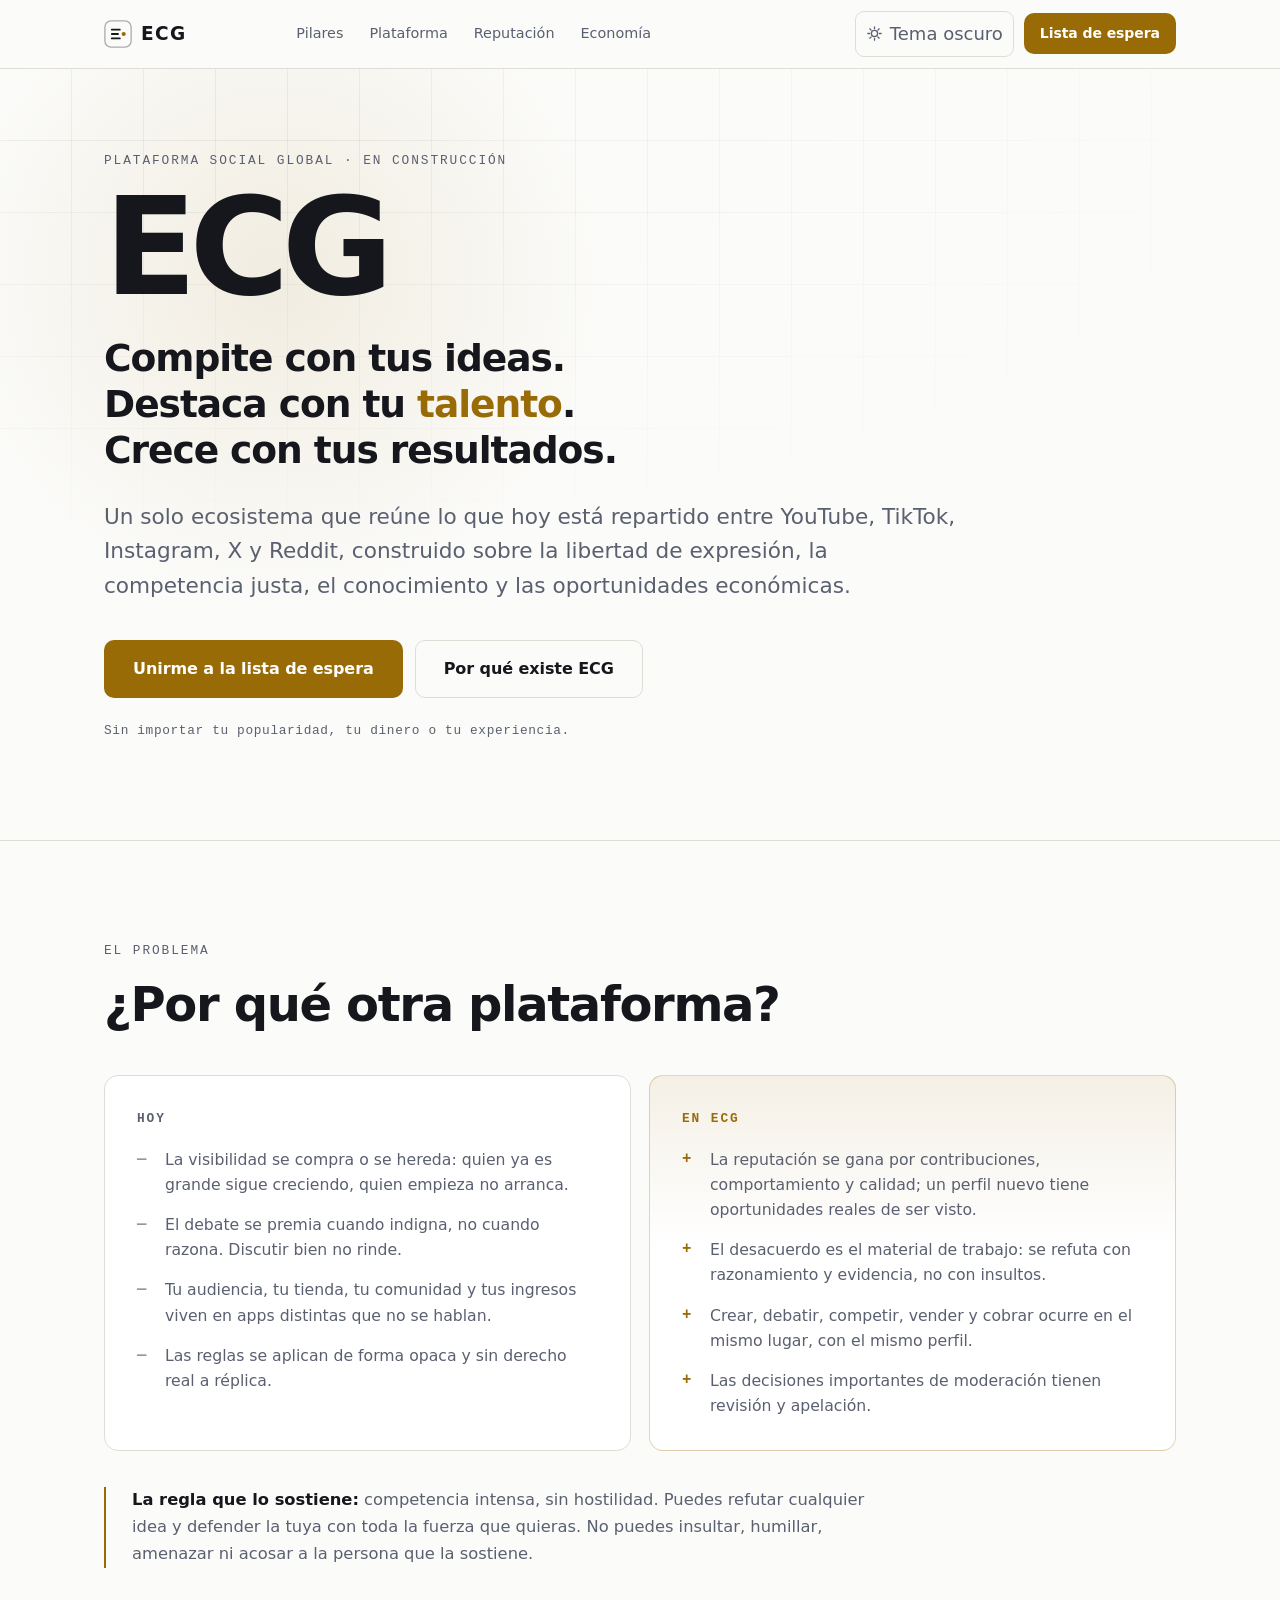
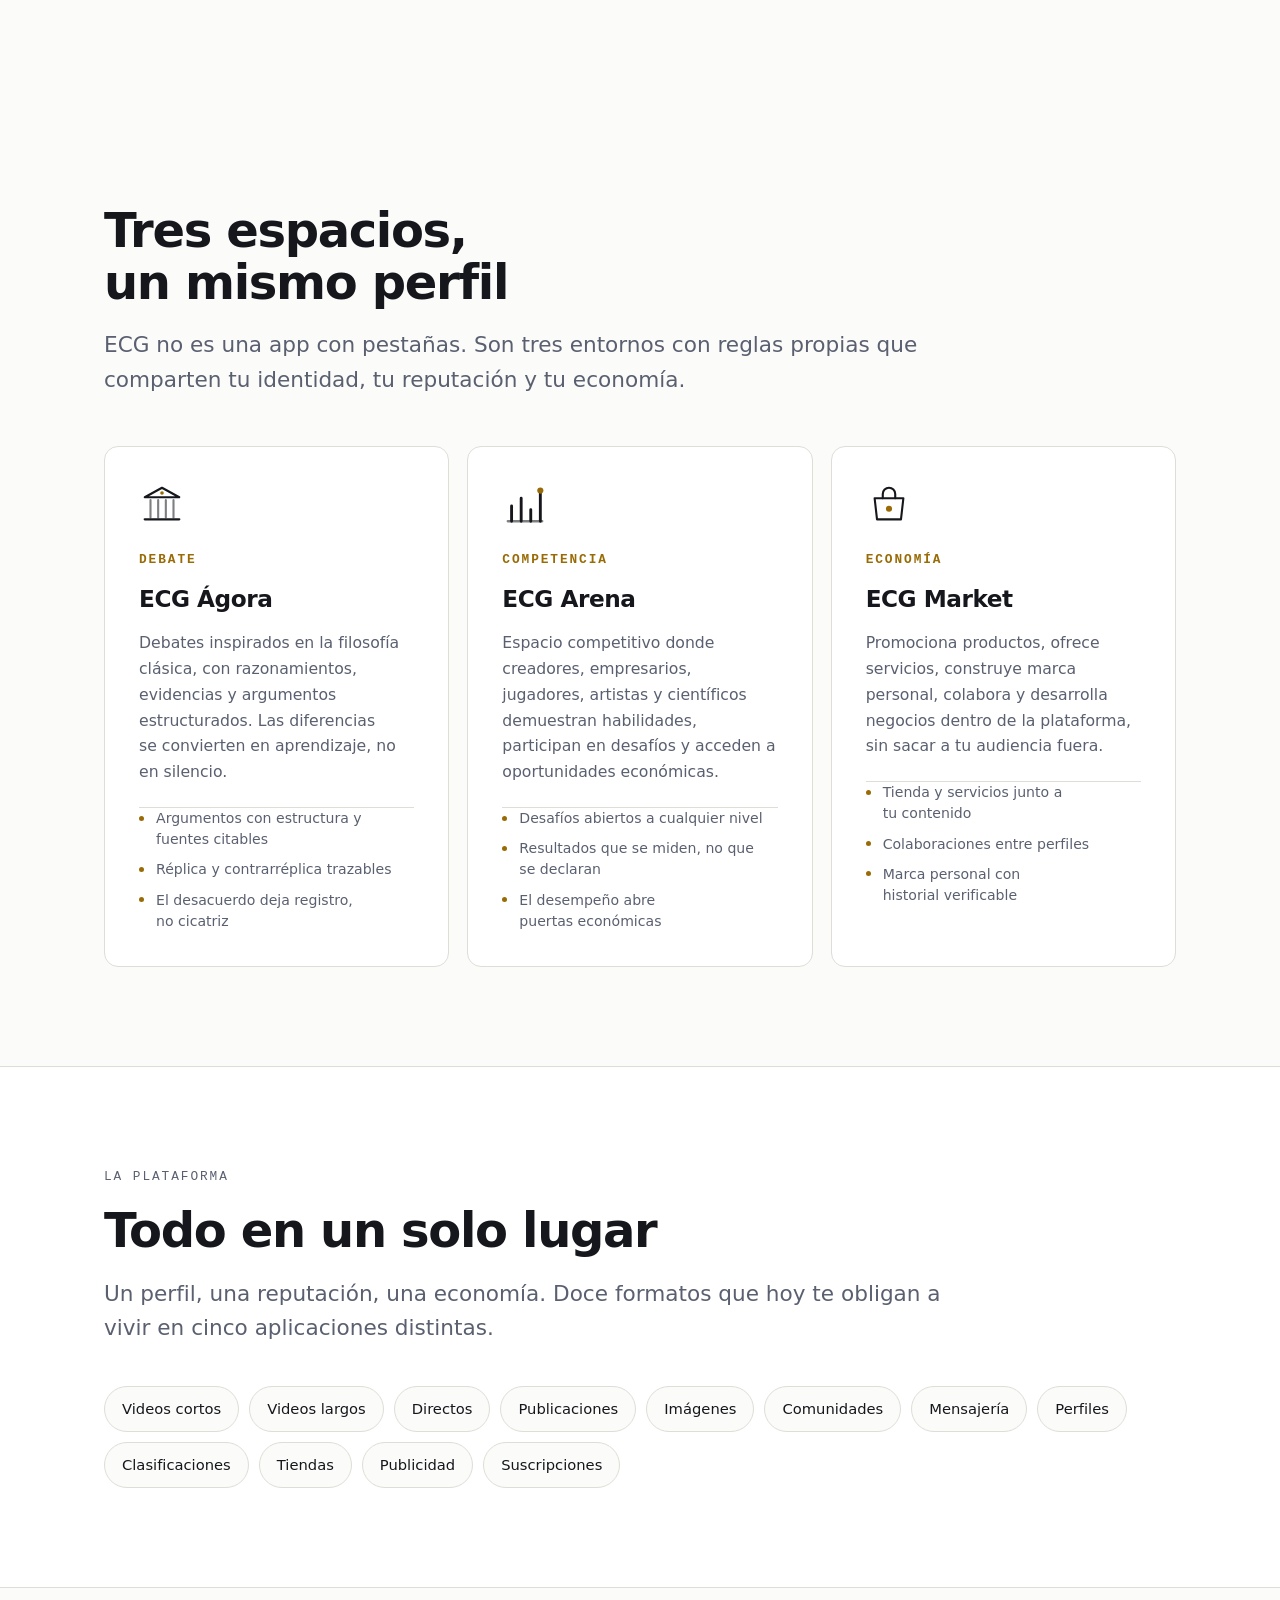
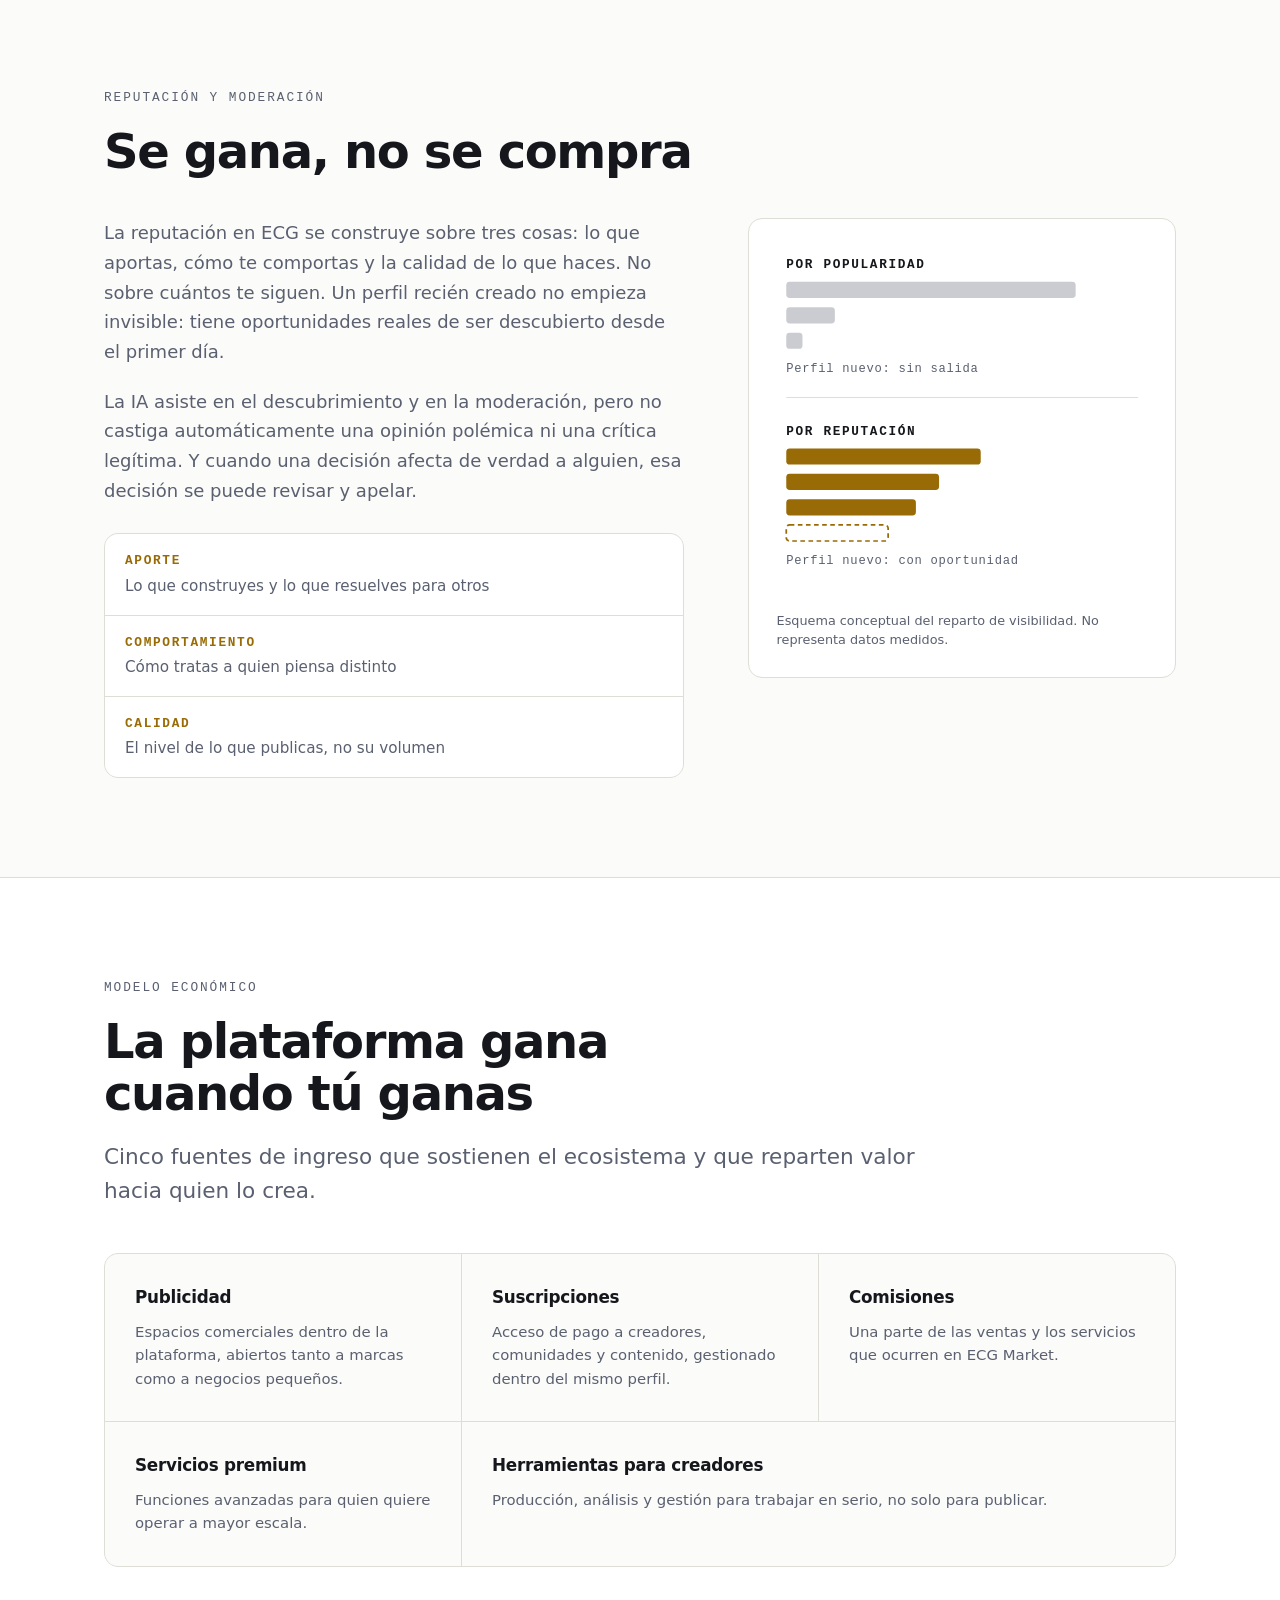
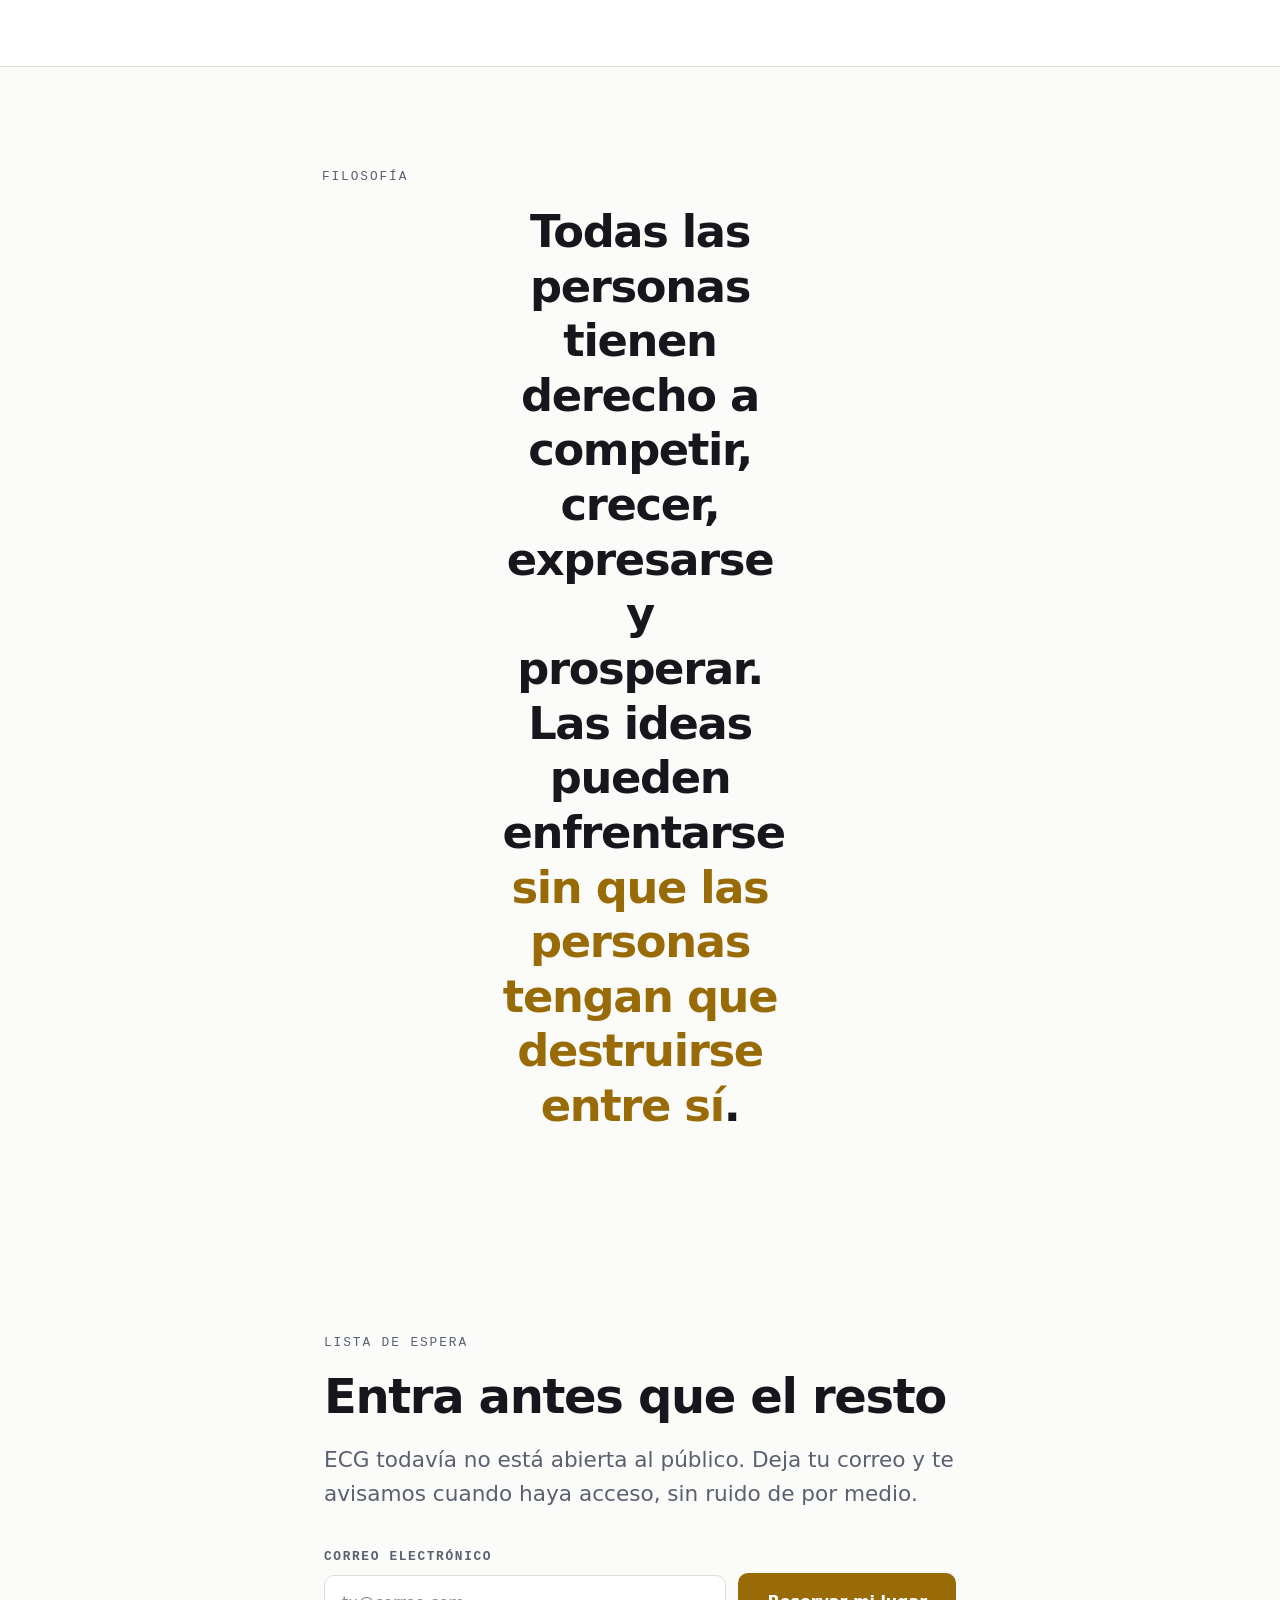
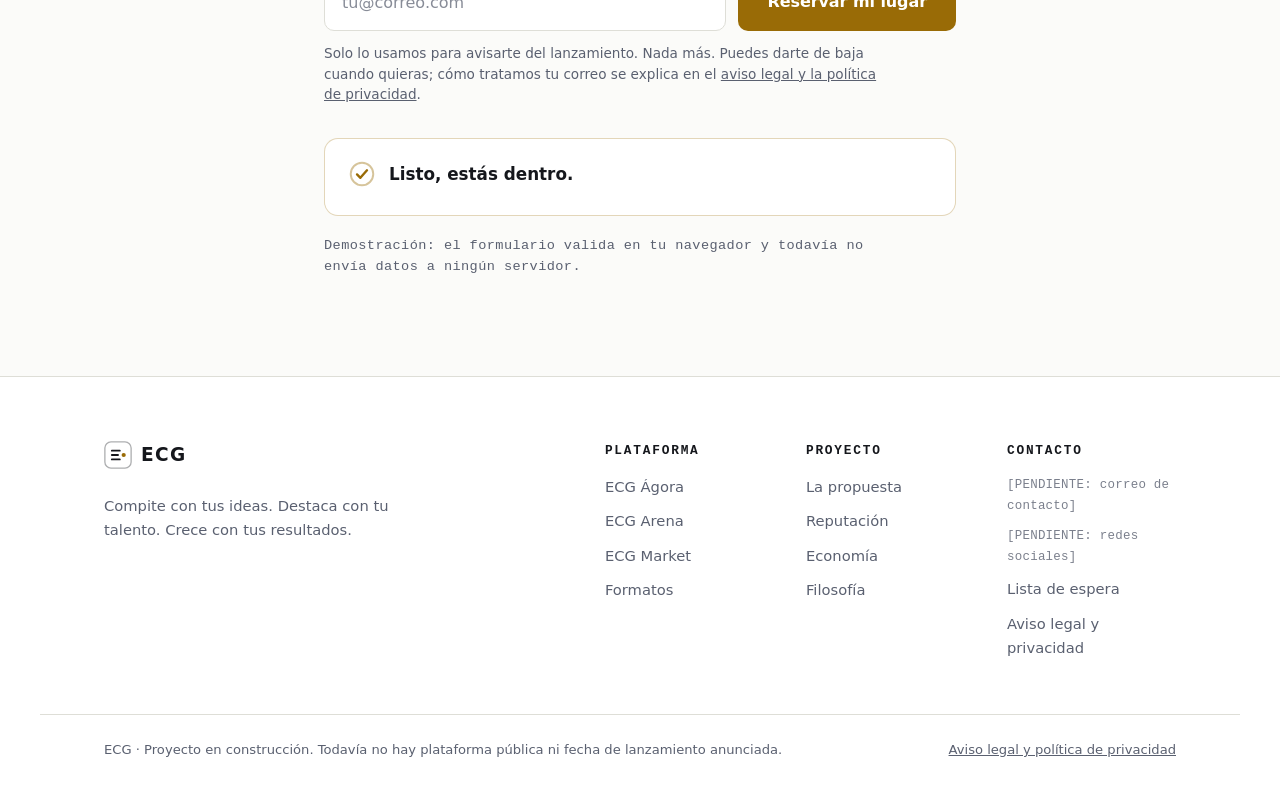
==== index.html @ 56508d5d "Anadir aviso legal y politica de privacidad Pagina legal.html con el titular, el objeto del sitio, q" ====
<!doctype html>
<html lang="es">
<head>
<meta charset="utf-8">
<meta name="viewport" content="width=device-width, initial-scale=1, viewport-fit=cover">
<title>ECG</title>
<meta name="description" content="ECG es una plataforma social global donde cualquiera puede expresarse, crear, competir, debatir, emprender y generar ingresos. Debate, competencia y economia en un solo ecosistema.">
<meta name="theme-color" content="#0A0B0D" media="(prefers-color-scheme: dark)">
<meta name="theme-color" content="#FBFBF9" media="(prefers-color-scheme: light)">
<link rel="canonical" href="https://elpicantecl052-pixel.github.io/ECG/">
<link rel="icon" href="assets/favicon.svg" type="image/svg+xml">
<meta property="og:type" content="website">
<meta property="og:site_name" content="ECG">
<meta property="og:locale" content="es_ES">
<meta property="og:url" content="https://elpicantecl052-pixel.github.io/ECG/">
<meta property="og:title" content="ECG — Compite con tus ideas">
<meta property="og:description" content="Una plataforma social global construida sobre la libertad de expresion, la competencia justa, el conocimiento y las oportunidades economicas.">
<meta property="og:image" content="https://elpicantecl052-pixel.github.io/ECG/assets/og-image.png">
<meta property="og:image:type" content="image/png">
<meta property="og:image:width" content="1200">
<meta property="og:image:height" content="630">
<meta property="og:image:alt" content="ECG — Compite con tus ideas. Destaca con tu talento. Crece con tus resultados.">
<meta name="twitter:card" content="summary_large_image">
<meta name="twitter:title" content="ECG — Compite con tus ideas">
<meta name="twitter:description" content="Debate, competencia y economia en un solo ecosistema. Lista de espera abierta.">
<meta name="twitter:image" content="https://elpicantecl052-pixel.github.io/ECG/assets/og-image.png">
<meta name="twitter:image:alt" content="ECG — Compite con tus ideas. Destaca con tu talento. Crece con tus resultados.">
<link rel="stylesheet" href="css/reset.css?v=4">
<link rel="stylesheet" href="css/styles.css?v=4">
</head>
<body>
<a class="skip" href="#main">Saltar al contenido</a>

<header class="nav" role="banner">
  <div class="nav__in">
    <a class="brand" href="#top" aria-label="ECG, inicio">
      <svg class="brand__mark" viewBox="0 0 32 32" aria-hidden="true" focusable="false">
        <rect x="1" y="1" width="30" height="30" rx="7" fill="none" stroke="currentColor" stroke-width="1.5" opacity=".35"/>
        <path d="M9 11h9M9 16h7M9 21h9" stroke="currentColor" stroke-width="2.2" stroke-linecap="round"/>
        <circle cx="22.5" cy="16" r="2.4" fill="var(--accent)"/>
      </svg>
      <span class="brand__word">ECG</span>
    </a>

    <nav class="nav__links" aria-label="Secciones">
      <a href="#pilares">Pilares</a>
      <a href="#formatos">Plataforma</a>
      <a href="#reputacion">Reputación</a>
      <a href="#economia">Economía</a>
    </nav>

    <div class="nav__act">
      <button class="themebtn" type="button" id="theme-toggle" aria-pressed="false">
        <svg class="themebtn__i themebtn__i--sun" viewBox="0 0 24 24" aria-hidden="true" focusable="false">
          <circle cx="12" cy="12" r="4.4" fill="none" stroke="currentColor" stroke-width="1.8"/>
          <path d="M12 2.6v2.6M12 18.8v2.6M2.6 12h2.6M18.8 12h2.6M5.4 5.4l1.8 1.8M16.8 16.8l1.8 1.8M18.6 5.4l-1.8 1.8M7.2 16.8l-1.8 1.8" stroke="currentColor" stroke-width="1.8" stroke-linecap="round"/>
        </svg>
        <svg class="themebtn__i themebtn__i--moon" viewBox="0 0 24 24" aria-hidden="true" focusable="false">
          <path d="M20 14.4A8.4 8.4 0 0 1 9.6 4a8.6 8.6 0 1 0 10.4 10.4Z" fill="none" stroke="currentColor" stroke-width="1.8" stroke-linejoin="round"/>
        </svg>
        <span class="themebtn__label" id="theme-label">Tema oscuro</span>
      </button>
      <a class="btn btn--sm" href="#lista">Lista de espera</a>
    </div>
  </div>
</header>

<main id="main">

  <!-- ===== 1. HERO ===== -->
  <section class="hero" id="top">
    <div class="hero__field" aria-hidden="true">
      <div class="hero__grid"></div>
      <div class="hero__glow"></div>
    </div>

    <div class="wrap hero__in">
      <p class="eyebrow reveal">Plataforma social global · En construcción</p>

      <h1 class="hero__h1 reveal">ECG</h1>

      <p class="hero__motto reveal">
        Compite con tus ideas.<br>
        Destaca con tu <em>talento</em>.<br>
        Crece con tus resultados.
      </p>

      <p class="lead hero__lead reveal">
        Un solo ecosistema que reúne lo que hoy está repartido entre YouTube, TikTok,
        Instagram, X y Reddit, construido sobre la libertad de expresión, la competencia
        justa, el conocimiento y las oportunidades económicas.
      </p>

      <div class="hero__cta reveal">
        <a class="btn btn--lg" href="#lista">Unirme a la lista de espera</a>
        <a class="btn btn--ghost btn--lg" href="#propuesta">Por qué existe ECG</a>
      </div>

      <p class="hero__note reveal">
        Sin importar tu popularidad, tu dinero o tu experiencia.
      </p>
    </div>
  </section>

  <!-- ===== 2. PROBLEMA / PROPUESTA ===== -->
  <section class="sec" id="propuesta" aria-labelledby="propuesta-h">
    <div class="wrap">
      <p class="eyebrow reveal">El problema</p>
      <h2 class="sec__h2 reveal" id="propuesta-h">¿Por qué otra plataforma?</h2>

      <div class="split">
        <div class="split__col reveal">
          <p class="split__kicker">Hoy</p>
          <ul class="list list--minus">
            <li>La visibilidad se compra o se hereda: quien ya es grande sigue creciendo, quien empieza no arranca.</li>
            <li>El debate se premia cuando indigna, no cuando razona. Discutir bien no rinde.</li>
            <li>Tu audiencia, tu tienda, tu comunidad y tus ingresos viven en apps distintas que no se hablan.</li>
            <li>Las reglas se aplican de forma opaca y sin derecho real a réplica.</li>
          </ul>
        </div>

        <div class="split__col split__col--accent reveal">
          <p class="split__kicker">En ECG</p>
          <ul class="list list--plus">
            <li>La reputación se gana por contribuciones, comportamiento y calidad; un perfil nuevo tiene oportunidades reales de ser visto.</li>
            <li>El desacuerdo es el material de trabajo: se refuta con razonamiento y evidencia, no con insultos.</li>
            <li>Crear, debatir, competir, vender y cobrar ocurre en el mismo lugar, con el mismo perfil.</li>
            <li>Las decisiones importantes de moderación tienen revisión y apelación.</li>
          </ul>
        </div>
      </div>

      <p class="rule-note reveal">
        <strong>La regla que lo sostiene:</strong> competencia intensa, sin hostilidad.
        Puedes refutar cualquier idea y defender la tuya con toda la fuerza que quieras.
        No puedes insultar, humillar, amenazar ni acosar a la persona que la sostiene.
      </p>
    </div>
  </section>

  <!-- ===== 3. LOS TRES PILARES ===== -->
  <section class="sec" id="pilares" aria-labelledby="pilares-h">
    <div class="wrap">
      <p class="eyebrow reveal">Los tres pilares</p>
      <h2 class="sec__h2 reveal" id="pilares-h">Tres espacios, un mismo perfil</h2>
      <p class="lead sec__lead reveal">
        ECG no es una app con pestañas. Son tres entornos con reglas propias que comparten
        tu identidad, tu reputación y tu economía.
      </p>

      <div class="pillars">
        <article class="pil reveal">
          <div class="pil__ico" aria-hidden="true">
            <svg viewBox="0 0 48 48" focusable="false">
              <path d="M6 40h36" stroke="currentColor" stroke-width="2.4" stroke-linecap="round"/>
              <path d="M24 7 42 17H6L24 7Z" fill="none" stroke="currentColor" stroke-width="2.2" stroke-linejoin="round"/>
              <path d="M12 20v18M20 20v18M28 20v18M36 20v18" stroke="currentColor" stroke-width="2.2" stroke-linecap="round" opacity=".55"/>
              <circle cx="24" cy="12.5" r="1.9" fill="var(--accent)"/>
            </svg>
          </div>
          <p class="pil__tag">Debate</p>
          <h3 class="pil__h3">ECG Ágora</h3>
          <p class="pil__body">
            Debates inspirados en la filosofía clásica, con razonamientos, evidencias y
            argumentos estructurados. Las diferencias se convierten en aprendizaje, no en
            silencio.
          </p>
          <ul class="pil__pts">
            <li>Argumentos con estructura y fuentes citables</li>
            <li>Réplica y contrarréplica trazables</li>
            <li>El desacuerdo deja registro, no cicatriz</li>
          </ul>
        </article>

        <article class="pil reveal">
          <div class="pil__ico" aria-hidden="true">
            <svg viewBox="0 0 48 48" focusable="false">
              <path d="M10 42V26M20 42V18M30 42V30M40 42V10" stroke="currentColor" stroke-width="3" stroke-linecap="round"/>
              <path d="M6 42h36" stroke="currentColor" stroke-width="2.4" stroke-linecap="round" opacity=".55"/>
              <circle cx="40" cy="10" r="3.2" fill="var(--accent)"/>
            </svg>
          </div>
          <p class="pil__tag">Competencia</p>
          <h3 class="pil__h3">ECG Arena</h3>
          <p class="pil__body">
            Espacio competitivo donde creadores, empresarios, jugadores, artistas y
            científicos demuestran habilidades, participan en desafíos y acceden a
            oportunidades económicas.
          </p>
          <ul class="pil__pts">
            <li>Desafíos abiertos a cualquier nivel</li>
            <li>Resultados que se miden, no que se declaran</li>
            <li>El desempeño abre puertas económicas</li>
          </ul>
        </article>

        <article class="pil reveal">
          <div class="pil__ico" aria-hidden="true">
            <svg viewBox="0 0 48 48" focusable="false">
              <path d="M9 18h30l-2.5 22H11.5L9 18Z" fill="none" stroke="currentColor" stroke-width="2.2" stroke-linejoin="round"/>
              <path d="M17.5 18v-4.5a6.5 6.5 0 0 1 13 0V18" fill="none" stroke="currentColor" stroke-width="2.2" stroke-linecap="round"/>
              <circle cx="24" cy="29" r="3.2" fill="var(--accent)"/>
            </svg>
          </div>
          <p class="pil__tag">Economía</p>
          <h3 class="pil__h3">ECG Market</h3>
          <p class="pil__body">
            Promociona productos, ofrece servicios, construye marca personal, colabora y
            desarrolla negocios dentro de la plataforma, sin sacar a tu audiencia fuera.
          </p>
          <ul class="pil__pts">
            <li>Tienda y servicios junto a tu contenido</li>
            <li>Colaboraciones entre perfiles</li>
            <li>Marca personal con historial verificable</li>
          </ul>
        </article>
      </div>
    </div>
  </section>

  <!-- ===== 4. TODO EN UN SOLO LUGAR ===== -->
  <section class="sec sec--alt" id="formatos" aria-labelledby="formatos-h">
    <div class="wrap">
      <p class="eyebrow reveal">La plataforma</p>
      <h2 class="sec__h2 reveal" id="formatos-h">Todo en un solo lugar</h2>
      <p class="lead sec__lead reveal">
        Un perfil, una reputación, una economía. Doce formatos que hoy te obligan a vivir
        en cinco aplicaciones distintas.
      </p>

      <ul class="chips reveal">
        <li class="chip">Videos cortos</li>
        <li class="chip">Videos largos</li>
        <li class="chip">Directos</li>
        <li class="chip">Publicaciones</li>
        <li class="chip">Imágenes</li>
        <li class="chip">Comunidades</li>
        <li class="chip">Mensajería</li>
        <li class="chip">Perfiles</li>
        <li class="chip">Clasificaciones</li>
        <li class="chip">Tiendas</li>
        <li class="chip">Publicidad</li>
        <li class="chip">Suscripciones</li>
      </ul>
    </div>
  </section>

  <!-- ===== 5. REPUTACIÓN Y MODERACIÓN ===== -->
  <section class="sec" id="reputacion" aria-labelledby="reputacion-h">
    <div class="wrap">
      <p class="eyebrow reveal">Reputación y moderación</p>
      <h2 class="sec__h2 reveal" id="reputacion-h">Se gana, no se compra</h2>

      <div class="two">
        <div class="two__text">
          <p class="reveal">
            La reputación en ECG se construye sobre tres cosas: lo que aportas, cómo te
            comportas y la calidad de lo que haces. No sobre cuántos te siguen. Un perfil
            recién creado no empieza invisible: tiene oportunidades reales de ser
            descubierto desde el primer día.
          </p>
          <p class="reveal">
            La IA asiste en el descubrimiento y en la moderación, pero no castiga
            automáticamente una opinión polémica ni una crítica legítima. Y cuando una
            decisión afecta de verdad a alguien, esa decisión se puede revisar y apelar.
          </p>

          <ul class="facts reveal">
            <li><strong>Aporte</strong><span>Lo que construyes y lo que resuelves para otros</span></li>
            <li><strong>Comportamiento</strong><span>Cómo tratas a quien piensa distinto</span></li>
            <li><strong>Calidad</strong><span>El nivel de lo que publicas, no su volumen</span></li>
          </ul>
        </div>

        <figure class="two__fig reveal">
          <svg viewBox="0 0 320 300" class="diag" role="img" aria-labelledby="diag-t diag-d">
            <title id="diag-t">Comparación de visibilidad: por popularidad frente a por reputación</title>
            <desc id="diag-d">Dos modelos comparados. En un modelo por popularidad, la visibilidad se concentra casi por completo en los perfiles que ya son grandes y los perfiles nuevos no tienen salida. En el modelo de reputación de ECG, la visibilidad se reparte de forma más pareja entre perfiles grandes, medianos y nuevos según su aporte, comportamiento y calidad.</desc>

            <text x="8" y="18" class="diag__lbl">Por popularidad</text>
            <rect x="8" y="30" width="250" height="14" rx="3" class="diag__bar diag__bar--mute"/>
            <rect x="8" y="52" width="42" height="14" rx="3" class="diag__bar diag__bar--mute"/>
            <rect x="8" y="74" width="14" height="14" rx="3" class="diag__bar diag__bar--mute"/>
            <text x="8" y="108" class="diag__cap">Perfil nuevo: sin salida</text>

            <line x1="8" y1="130" x2="312" y2="130" class="diag__rule"/>

            <text x="8" y="162" class="diag__lbl">Por reputación</text>
            <rect x="8" y="174" width="168" height="14" rx="3" class="diag__bar"/>
            <rect x="8" y="196" width="132" height="14" rx="3" class="diag__bar"/>
            <rect x="8" y="218" width="112" height="14" rx="3" class="diag__bar"/>
            <rect x="8" y="240" width="88" height="14" rx="3" class="diag__bar diag__bar--new"/>
            <text x="8" y="274" class="diag__cap">Perfil nuevo: con oportunidad</text>
          </svg>
          <figcaption>Esquema conceptual del reparto de visibilidad. No representa datos medidos.</figcaption>
        </figure>
      </div>
    </div>
  </section>

  <!-- ===== 6. MODELO ECONÓMICO ===== -->
  <section class="sec sec--alt" id="economia" aria-labelledby="economia-h">
    <div class="wrap">
      <p class="eyebrow reveal">Modelo económico</p>
      <h2 class="sec__h2 reveal" id="economia-h">La plataforma gana cuando tú ganas</h2>
      <p class="lead sec__lead reveal">
        Cinco fuentes de ingreso que sostienen el ecosistema y que reparten valor hacia
        quien lo crea.
      </p>

      <div class="econ">
        <article class="econ__it reveal">
          <h3>Publicidad</h3>
          <p>Espacios comerciales dentro de la plataforma, abiertos tanto a marcas como a negocios pequeños.</p>
        </article>
        <article class="econ__it reveal">
          <h3>Suscripciones</h3>
          <p>Acceso de pago a creadores, comunidades y contenido, gestionado dentro del mismo perfil.</p>
        </article>
        <article class="econ__it reveal">
          <h3>Comisiones</h3>
          <p>Una parte de las ventas y los servicios que ocurren en ECG Market.</p>
        </article>
        <article class="econ__it reveal">
          <h3>Servicios premium</h3>
          <p>Funciones avanzadas para quien quiere operar a mayor escala.</p>
        </article>
        <article class="econ__it reveal">
          <h3>Herramientas para creadores</h3>
          <p>Producción, análisis y gestión para trabajar en serio, no solo para publicar.</p>
        </article>
      </div>
    </div>
  </section>

  <!-- ===== 7. FILOSOFÍA ===== -->
  <section class="sec quote-sec" id="filosofia" aria-labelledby="filosofia-h">
    <div class="wrap">
      <p class="eyebrow reveal">Filosofía</p>
      <h2 class="vh" id="filosofia-h">Filosofía de ECG</h2>
      <blockquote class="quote reveal">
        <p>
          Todas las personas tienen derecho a competir, crecer, expresarse y prosperar.
          Las ideas pueden enfrentarse <em>sin que las personas tengan que destruirse entre sí</em>.
        </p>
      </blockquote>
    </div>
  </section>

  <!-- ===== 8. LISTA DE ESPERA ===== -->
  <section class="sec cta-sec" id="lista" aria-labelledby="lista-h">
    <div class="wrap wrap--narrow">
      <p class="eyebrow reveal">Lista de espera</p>
      <h2 class="sec__h2 reveal" id="lista-h">Entra antes que el resto</h2>
      <p class="lead reveal">
        ECG todavía no está abierta al público. Deja tu correo y te avisamos cuando haya
        acceso, sin ruido de por medio.
      </p>

      <form class="wait" id="waitlist" novalidate>
        <div class="wait__row">
          <div class="wait__field">
            <label class="wait__label" for="email">Correo electrónico</label>
            <input class="wait__in" type="email" id="email" name="email" placeholder="tu@correo.com" autocomplete="email" required aria-describedby="email-help email-err">
          </div>
          <button class="btn btn--lg" type="submit" id="wait-submit">Reservar mi lugar</button>
        </div>

        <!-- Trampa para bots: invisible y vacía para una persona real. -->
        <div class="wait__trap" aria-hidden="true">
          <label for="empresa">No rellenes este campo</label>
          <input type="text" id="empresa" name="botcheck" tabindex="-1" autocomplete="off">
        </div>

        <p class="wait__help" id="email-help">
          Solo lo usamos para avisarte del lanzamiento. Nada más. Puedes darte de
          baja cuando quieras; cómo tratamos tu correo se explica en el
          <a href="legal.html">aviso legal y la política de privacidad</a>.
        </p>
        <p class="wait__err" id="email-err" hidden></p>
      </form>

      <div class="wait__ok" id="wait-ok" hidden role="status">
        <svg viewBox="0 0 24 24" aria-hidden="true" focusable="false">
          <circle cx="12" cy="12" r="10.4" fill="none" stroke="currentColor" stroke-width="1.8" opacity=".4"/>
          <path d="m7.4 12.4 3.1 3.1 6.1-6.9" fill="none" stroke="currentColor" stroke-width="2.2" stroke-linecap="round" stroke-linejoin="round"/>
        </svg>
        <div>
          <p class="wait__ok-h">Listo, estás dentro.</p>
          <p class="wait__ok-b" id="wait-ok-body"></p>
        </div>
      </div>

      <p class="wait__demo reveal">
        Demostración: el formulario valida en tu navegador y todavía no envía datos a
        ningún servidor.
      </p>
    </div>
  </section>

</main>

<footer class="foot" role="contentinfo">
  <div class="wrap foot__in">
    <div class="foot__brand">
      <a class="brand" href="#top" aria-label="ECG, volver arriba">
        <svg class="brand__mark" viewBox="0 0 32 32" aria-hidden="true" focusable="false">
          <rect x="1" y="1" width="30" height="30" rx="7" fill="none" stroke="currentColor" stroke-width="1.5" opacity=".35"/>
          <path d="M9 11h9M9 16h7M9 21h9" stroke="currentColor" stroke-width="2.2" stroke-linecap="round"/>
          <circle cx="22.5" cy="16" r="2.4" fill="var(--accent)"/>
        </svg>
        <span class="brand__word">ECG</span>
      </a>
      <p class="foot__tag">Compite con tus ideas. Destaca con tu talento. Crece con tus resultados.</p>
    </div>

    <nav class="foot__nav" aria-label="Pie de página">
      <div class="foot__grp">
        <h2 class="foot__h">Plataforma</h2>
        <a href="#pilares">ECG Ágora</a>
        <a href="#pilares">ECG Arena</a>
        <a href="#pilares">ECG Market</a>
        <a href="#formatos">Formatos</a>
      </div>
      <div class="foot__grp">
        <h2 class="foot__h">Proyecto</h2>
        <a href="#propuesta">La propuesta</a>
        <a href="#reputacion">Reputación</a>
        <a href="#economia">Economía</a>
        <a href="#filosofia">Filosofía</a>
      </div>
      <div class="foot__grp">
        <h2 class="foot__h">Contacto</h2>
        <span class="foot__ph">[PENDIENTE: correo de contacto]</span>
        <span class="foot__ph">[PENDIENTE: redes sociales]</span>
        <a href="#lista">Lista de espera</a>
        <a href="legal.html">Aviso legal y privacidad</a>
      </div>
    </nav>
  </div>

  <div class="wrap foot__base">
    <p>ECG · Proyecto en construcción. Todavía no hay plataforma pública ni fecha de lanzamiento anunciada.</p>
    <p><a href="legal.html">Aviso legal y política de privacidad</a></p>
  </div>
</footer>

<script src="js/main.js?v=4"></script>
</body>
</html>
---- css/styles.css ----
/* ============================================================
   ECG — hoja de estilos principal
   Layout: una columna central de 1200px con medianiles fluidos;
   etiquetas en monoespaciada a modo de rótulos técnicos; el acento
   ámbar aparece solo en trazos, bordes y un botón por pantalla.
   Oscuro por defecto; el claro redefine únicamente tokens.
   ============================================================ */

:root {
  /* — Color (oscuro, base) — */
  --bg:          #0A0B0D;
  --surface:     #13151A;
  --surface-2:   #1B1E25;
  --border:      #262A33;
  --text:        #F2F3F5;
  --text-muted:  #A1A7B3;
  --accent:      #E8B13A;
  --accent-ink:  #0A0B0D;
  --accent-soft: rgba(232, 177, 58, .12);
  --accent-line: rgba(232, 177, 58, .3);
  --grid-line:   rgba(242, 243, 245, .055);
  --shadow:      0 1px 2px rgba(0, 0, 0, .5), 0 18px 48px -24px rgba(0, 0, 0, .8);

  /* — Tipografía — */
  --font-sans: ui-sans-serif, -apple-system, "Segoe UI Variable Display", "Segoe UI", Inter, Roboto, system-ui, sans-serif;
  --font-mono: ui-monospace, "Cascadia Code", "SF Mono", SFMono-Regular, Consolas, "Liberation Mono", monospace;

  --fs-h1:   clamp(3.4rem, 13vw, 8.5rem);
  --fs-h2:   clamp(1.9rem, 4vw, 3rem);
  --fs-h3:   clamp(1.15rem, 1.4vw + .9rem, 1.45rem);
  --fs-body: clamp(1rem, .4vw + .9rem, 1.125rem);
  --fs-lead: clamp(1.08rem, .9vw + .9rem, 1.35rem);
  --fs-mono: clamp(.72rem, .25vw + .66rem, .8rem);

  /* — Ritmo — */
  --gutter:  clamp(20px, 5vw, 64px);
  --sec-y:   clamp(76px, 11vh, 150px);
  --radius:  14px;

  color-scheme: dark;
}

/* — Color (claro) — */
@media (prefers-color-scheme: light) {
  :root:not([data-theme="dark"]) {
    --bg:          #FBFBF9;
    --surface:     #FFFFFF;
    --surface-2:   #F2F2EE;
    --border:      #DEDED7;
    --text:        #15171C;
    --text-muted:  #5A6070;
    --accent:      #996B06;
    --accent-ink:  #FFFFFF;
    --accent-soft: rgba(153, 107, 6, .1);
    --accent-line: rgba(153, 107, 6, .28);
    --grid-line:   rgba(21, 23, 28, .06);
    --shadow:      0 1px 2px rgba(21, 23, 28, .06), 0 18px 44px -26px rgba(21, 23, 28, .22);
    color-scheme: light;
  }
}

:root[data-theme="light"] {
  --bg:          #FBFBF9;
  --surface:     #FFFFFF;
  --surface-2:   #F2F2EE;
  --border:      #DEDED7;
  --text:        #15171C;
  --text-muted:  #5A6070;
  --accent:      #996B06;
  --accent-ink:  #FFFFFF;
  --accent-soft: rgba(153, 107, 6, .1);
  --accent-line: rgba(153, 107, 6, .28);
  --grid-line:   rgba(21, 23, 28, .06);
  --shadow:      0 1px 2px rgba(21, 23, 28, .06), 0 18px 44px -26px rgba(21, 23, 28, .22);
  color-scheme: light;
}

/* ============================================================
   Base
   ============================================================ */

html { scroll-behavior: smooth; }

body {
  background: var(--bg);
  color: var(--text);
  font-family: var(--font-sans);
  font-size: var(--fs-body);
  line-height: 1.65;
  -webkit-font-smoothing: antialiased;
  overflow-x: hidden;
}

:where(p, li) { max-width: 68ch; }

em {
  font-style: normal;
  color: var(--accent);
}

strong { font-weight: 650; }

:target { scroll-margin-top: 92px; }

/* Accesibilidad: foco visible y uniforme */
:focus-visible {
  outline: 2px solid var(--accent);
  outline-offset: 3px;
  border-radius: 4px;
}

.vh {
  position: absolute;
  width: 1px; height: 1px;
  padding: 0; margin: -1px;
  overflow: hidden;
  clip-path: inset(50%);
  white-space: nowrap;
}

.skip {
  position: absolute;
  top: 8px; left: 8px;
  z-index: 100;
  transform: translateY(-200%);
  padding: 10px 16px;
  background: var(--accent);
  color: var(--accent-ink);
  font-weight: 650;
  text-decoration: none;
  border-radius: 8px;
}

.skip:focus-visible { transform: none; }

/* ============================================================
   Contenedores y rótulos
   ============================================================ */

.wrap {
  width: 100%;
  max-width: 1200px;
  margin-inline: auto;
  padding-inline: var(--gutter);
}

.wrap--narrow { max-width: 760px; }

.sec { padding-block: var(--sec-y); }

.sec--alt {
  background: var(--surface);
  border-block: 1px solid var(--border);
}

.eyebrow {
  margin-bottom: 18px;
  font-family: var(--font-mono);
  font-size: var(--fs-mono);
  font-weight: 500;
  letter-spacing: .15em;
  text-transform: uppercase;
  color: var(--text-muted);
}

.sec__h2 {
  font-size: var(--fs-h2);
  font-weight: 680;
  line-height: 1.08;
  letter-spacing: -.028em;
  max-width: 22ch;
}

.lead {
  font-size: var(--fs-lead);
  line-height: 1.6;
  color: var(--text-muted);
  max-width: 62ch;
}

.sec__lead { margin-top: 20px; }

/* ============================================================
   Botones
   ============================================================ */

.btn {
  display: inline-flex;
  align-items: center;
  justify-content: center;
  gap: 8px;
  padding: 11px 20px;
  background: var(--accent);
  color: var(--accent-ink);
  font-size: .95rem;
  font-weight: 650;
  letter-spacing: -.005em;
  text-decoration: none;
  white-space: nowrap;
  border: 1px solid transparent;
  border-radius: 10px;
  transition: transform .18s ease, filter .18s ease, background-color .18s ease;
}

.btn:hover {
  filter: brightness(1.08);
  transform: translateY(-1px);
}

.btn:active { transform: translateY(0); }

.btn--lg {
  padding: 15px 28px;
  font-size: 1rem;
}

.btn--sm {
  padding: 8px 15px;
  font-size: .875rem;
}

.btn--ghost {
  background: transparent;
  color: var(--text);
  border-color: var(--border);
}

.btn--ghost:hover {
  background: var(--surface-2);
  border-color: var(--accent-line);
  filter: none;
}

/* ============================================================
   Cabecera
   ============================================================ */

.nav {
  position: sticky;
  top: env(safe-area-inset-top, 0px);
  z-index: 50;
  background: var(--bg);
  background: color-mix(in srgb, var(--bg) 88%, transparent);
  border-bottom: 1px solid var(--border);
  backdrop-filter: blur(12px);
}

.nav__in {
  display: flex;
  align-items: center;
  gap: 16px;
  width: 100%;
  max-width: 1200px;
  margin-inline: auto;
  padding: 11px var(--gutter);
}

.brand {
  display: inline-flex;
  align-items: center;
  gap: 9px;
  text-decoration: none;
  flex-shrink: 0;
}

.brand__mark {
  width: 28px;
  height: 28px;
  color: var(--text);
}

.brand__word {
  font-size: 1.16rem;
  font-weight: 700;
  letter-spacing: .07em;
}

.nav__links {
  display: none;
  gap: 26px;
  margin-inline: auto;
}

.nav__links a {
  font-size: .9rem;
  color: var(--text-muted);
  text-decoration: none;
  transition: color .18s ease;
}

.nav__links a:hover { color: var(--text); }

.nav__act {
  display: flex;
  align-items: center;
  gap: 10px;
  margin-left: auto;
}

.themebtn {
  display: inline-flex;
  align-items: center;
  gap: 7px;
  padding: 7px 10px;
  background: transparent;
  color: var(--text-muted);
  border: 1px solid var(--border);
  border-radius: 9px;
  transition: color .18s ease, border-color .18s ease;
}

.themebtn:hover {
  color: var(--text);
  border-color: var(--accent-line);
}

.themebtn__i {
  width: 17px;
  height: 17px;
  flex-shrink: 0;
}

.themebtn__label { display: none; }

/* El icono visible depende del tema activo */
.themebtn__i--sun { display: none; }
.themebtn__i--moon { display: block; }

@media (prefers-color-scheme: light) {
  :root:not([data-theme="dark"]) .themebtn__i--sun { display: block; }
  :root:not([data-theme="dark"]) .themebtn__i--moon { display: none; }
}

:root[data-theme="light"] .themebtn__i--sun { display: block; }
:root[data-theme="light"] .themebtn__i--moon { display: none; }

/* ============================================================
   1. Hero
   ============================================================ */

.hero {
  position: relative;
  padding-block: clamp(56px, 9vh, 104px) clamp(72px, 11vh, 132px);
  overflow: hidden;
  border-bottom: 1px solid var(--border);
}

.hero__field {
  position: absolute;
  inset: 0;
  pointer-events: none;
}

.hero__grid {
  position: absolute;
  inset: -1px;
  background-image:
    linear-gradient(to right, var(--grid-line) 1px, transparent 1px),
    linear-gradient(to bottom, var(--grid-line) 1px, transparent 1px);
  background-size: 72px 72px;
  mask-image: radial-gradient(118% 78% at 18% 8%, #000 8%, transparent 72%);
  -webkit-mask-image: radial-gradient(118% 78% at 18% 8%, #000 8%, transparent 72%);
}

.hero__glow {
  position: absolute;
  top: -22%;
  left: -8%;
  width: min(760px, 92%);
  aspect-ratio: 1;
  max-width: 100%;
  background: radial-gradient(circle at 50% 50%, var(--accent-soft) 0%, transparent 62%);
}

.hero__in { position: relative; }

.hero__h1 {
  font-size: var(--fs-h1);
  font-weight: 700;
  line-height: .86;
  letter-spacing: -.055em;
  margin-bottom: clamp(20px, 3.4vh, 34px);
}

.hero__motto {
  font-size: clamp(1.4rem, 3.6vw, 2.35rem);
  font-weight: 620;
  line-height: 1.22;
  letter-spacing: -.028em;
  max-width: 22ch;
}

.hero__lead { margin-top: 26px; }

.hero__cta {
  display: flex;
  flex-wrap: wrap;
  gap: 12px;
  margin-top: 36px;
}

.hero__note {
  margin-top: 22px;
  font-family: var(--font-mono);
  font-size: var(--fs-mono);
  letter-spacing: .05em;
  color: var(--text-muted);
}

/* ============================================================
   2. Problema / propuesta
   ============================================================ */

.split {
  display: grid;
  gap: 18px;
  margin-top: 44px;
}

.split__col {
  min-width: 0;
  padding: clamp(22px, 3vw, 32px);
  background: var(--surface);
  border: 1px solid var(--border);
  border-radius: var(--radius);
}

.split__col--accent {
  border-color: var(--accent-line);
  background: linear-gradient(180deg, var(--accent-soft) 0%, transparent 46%), var(--surface);
}

.split__kicker {
  margin-bottom: 18px;
  font-family: var(--font-mono);
  font-size: var(--fs-mono);
  font-weight: 600;
  letter-spacing: .15em;
  text-transform: uppercase;
  color: var(--text-muted);
}

.split__col--accent .split__kicker { color: var(--accent); }

.list {
  display: grid;
  gap: 15px;
}

.list li {
  position: relative;
  padding-left: 28px;
  font-size: .98rem;
  line-height: 1.6;
  color: var(--text-muted);
}

.list li::before {
  position: absolute;
  left: 0;
  top: 0;
  font-family: var(--font-mono);
  font-weight: 700;
}

.list--minus li::before {
  content: "—";
  color: var(--text-muted);
  opacity: .65;
}

.list--plus li::before {
  content: "+";
  color: var(--accent);
}

.rule-note {
  max-width: 76ch;
  margin-top: 36px;
  padding-left: clamp(18px, 2.4vw, 26px);
  border-left: 2px solid var(--accent);
  font-size: 1.02rem;
  color: var(--text-muted);
}

.rule-note strong { color: var(--text); }

/* ============================================================
   3. Pilares
   ============================================================ */

.pillars {
  display: grid;
  gap: 18px;
  margin-top: 48px;
}

.pil {
  display: flex;
  flex-direction: column;
  min-width: 0;
  padding: clamp(24px, 3vw, 34px);
  background: var(--surface);
  border: 1px solid var(--border);
  border-radius: var(--radius);
  transition: border-color .22s ease, transform .22s ease;
}

.pil:hover {
  border-color: var(--accent-line);
  transform: translateY(-3px);
}

.pil__ico {
  width: 46px;
  height: 46px;
  margin-bottom: 22px;
  color: var(--text);
}

.pil__ico svg {
  width: 100%;
  height: 100%;
}

.pil__tag {
  margin-bottom: 10px;
  font-family: var(--font-mono);
  font-size: var(--fs-mono);
  font-weight: 600;
  letter-spacing: .15em;
  text-transform: uppercase;
  color: var(--accent);
}

.pil__h3 {
  font-size: var(--fs-h3);
  font-weight: 680;
  letter-spacing: -.02em;
  margin-bottom: 12px;
}

.pil__body {
  font-size: .98rem;
  color: var(--text-muted);
}

.pil__pts {
  display: grid;
  gap: 9px;
  margin-top: 22px;
  padding-top: 20px;
  border-top: 1px solid var(--border);
}

.pil__pts li {
  position: relative;
  padding-left: 17px;
  font-size: .88rem;
  line-height: 1.5;
  color: var(--text-muted);
}

.pil__pts li::before {
  content: "";
  position: absolute;
  left: 0;
  top: .55em;
  width: 5px;
  height: 5px;
  border-radius: 50%;
  background: var(--accent);
}

/* ============================================================
   4. Formatos
   ============================================================ */

.chips {
  display: flex;
  flex-wrap: wrap;
  gap: 10px;
  margin-top: 40px;
}

.chip {
  max-width: none;
  padding: 10px 17px;
  background: var(--bg);
  border: 1px solid var(--border);
  border-radius: 999px;
  font-size: .92rem;
  color: var(--text);
  transition: border-color .2s ease, color .2s ease;
}

.chip:hover {
  border-color: var(--accent-line);
  color: var(--accent);
}

/* ============================================================
   5. Reputación
   ============================================================ */

.two {
  display: grid;
  gap: clamp(32px, 5vw, 64px);
  margin-top: 40px;
  align-items: start;
}

.two__text {
  display: grid;
  gap: 20px;
  min-width: 0;
}

.two__text p { color: var(--text-muted); }

.facts {
  display: grid;
  gap: 1px;
  margin-top: 8px;
  background: var(--border);
  border: 1px solid var(--border);
  border-radius: var(--radius);
  overflow: hidden;
}

.facts li {
  display: grid;
  gap: 2px;
  max-width: none;
  padding: 16px 20px;
  background: var(--surface);
}

.facts strong {
  font-family: var(--font-mono);
  font-size: var(--fs-mono);
  font-weight: 600;
  letter-spacing: .13em;
  text-transform: uppercase;
  color: var(--accent);
}

.facts span {
  font-size: .95rem;
  color: var(--text-muted);
}

.two__fig {
  min-width: 0;
  padding: clamp(20px, 2.6vw, 28px);
  background: var(--surface);
  border: 1px solid var(--border);
  border-radius: var(--radius);
}

.diag {
  width: 100%;
  height: auto;
  overflow: visible;
}

.diag__lbl {
  font-family: var(--font-mono);
  font-size: 11px;
  font-weight: 600;
  letter-spacing: .13em;
  text-transform: uppercase;
  fill: var(--text);
}

.diag__cap {
  font-family: var(--font-mono);
  font-size: 10.5px;
  letter-spacing: .06em;
  fill: var(--text-muted);
}

.diag__bar { fill: var(--accent); }

.diag__bar--mute {
  fill: var(--text-muted);
  opacity: .32;
}

.diag__bar--new {
  fill: none;
  stroke: var(--accent);
  stroke-width: 1.5;
  stroke-dasharray: 4 3;
}

.diag__rule {
  stroke: var(--border);
  stroke-width: 1;
}

.two__fig figcaption {
  margin-top: 16px;
  font-size: .8rem;
  line-height: 1.5;
  color: var(--text-muted);
}

/* ============================================================
   6. Economía
   ============================================================ */

.econ {
  display: grid;
  gap: 1px;
  margin-top: 44px;
  background: var(--border);
  border: 1px solid var(--border);
  border-radius: var(--radius);
  overflow: hidden;
}

.econ__it {
  min-width: 0;
  padding: clamp(22px, 2.8vw, 30px);
  background: var(--bg);
}

.econ__it h3 {
  margin-bottom: 9px;
  font-size: 1.05rem;
  font-weight: 650;
  letter-spacing: -.015em;
}

.econ__it p {
  font-size: .93rem;
  line-height: 1.58;
  color: var(--text-muted);
}

/* ============================================================
   7. Filosofía
   ============================================================ */

.quote-sec { text-align: center; }

.quote-sec .eyebrow { text-align: center; }

.quote {
  max-width: 24ch;
  margin-inline: auto;
}

.quote p {
  max-width: none;
  font-size: clamp(1.5rem, 4.4vw, 2.8rem);
  font-weight: 620;
  line-height: 1.22;
  letter-spacing: -.03em;
  text-wrap: balance;
}

/* ============================================================
   8. Lista de espera
   ============================================================ */

.cta-sec .lead { margin-top: 20px; }

.wait { margin-top: 34px; }

.wait__row {
  display: grid;
  gap: 12px;
}

.wait__field { min-width: 0; }

.wait__label {
  display: block;
  margin-bottom: 8px;
  font-family: var(--font-mono);
  font-size: var(--fs-mono);
  font-weight: 600;
  letter-spacing: .13em;
  text-transform: uppercase;
  color: var(--text-muted);
}

.wait__in {
  width: 100%;
  padding: 14px 17px;
  background: var(--surface);
  border: 1px solid var(--border);
  border-radius: 10px;
  font-size: 1rem;
  transition: border-color .18s ease;
}

.wait__in::placeholder {
  color: var(--text-muted);
  opacity: .72;
}

.wait__in:hover { border-color: var(--accent-line); }

.wait__in[aria-invalid="true"] { border-color: #E5484D; }

.wait__row .btn { align-self: end; }

.wait__row .btn:disabled {
  cursor: progress;
  opacity: .62;
  transform: none;
  filter: none;
}

/* Trampa para bots: fuera de la vista pero no con display:none,
   que algunos bots detectan. */
.wait__trap {
  position: absolute;
  left: -9999px;
  width: 1px;
  height: 1px;
  overflow: hidden;
}

.wait__help,
.wait__err,
.wait__demo {
  font-size: .85rem;
  line-height: 1.5;
}

.wait__help {
  margin-top: 12px;
  color: var(--text-muted);
}

.wait__err {
  margin-top: 10px;
  font-weight: 600;
  color: #E5484D;
}

:root[data-theme="light"] .wait__err,
:root[data-theme="light"] .wait__in[aria-invalid="true"] { color: #C62A2F; }

.wait__ok {
  display: flex;
  align-items: flex-start;
  gap: 14px;
  margin-top: 34px;
  padding: 22px 24px;
  background: var(--surface);
  border: 1px solid var(--accent-line);
  border-radius: var(--radius);
}

.wait__ok svg {
  width: 26px;
  height: 26px;
  flex-shrink: 0;
  color: var(--accent);
}

.wait__ok-h {
  font-size: 1.05rem;
  font-weight: 650;
}

.wait__ok-b {
  margin-top: 4px;
  font-size: .93rem;
  color: var(--text-muted);
}

.wait__demo {
  margin-top: 20px;
  font-family: var(--font-mono);
  letter-spacing: .03em;
  color: var(--text-muted);
}

/* ============================================================
   Pie
   ============================================================ */

.foot {
  padding-top: clamp(52px, 7vh, 84px);
  background: var(--surface);
  border-top: 1px solid var(--border);
}

.foot__in {
  display: grid;
  gap: 44px;
}

.foot__tag {
  margin-top: 16px;
  max-width: 34ch;
  font-size: .92rem;
  color: var(--text-muted);
}

.foot__nav {
  display: grid;
  gap: 32px;
}

.foot__grp {
  display: grid;
  gap: 10px;
  align-content: start;
}

.foot__h {
  margin-bottom: 4px;
  font-family: var(--font-mono);
  font-size: var(--fs-mono);
  font-weight: 600;
  letter-spacing: .14em;
  text-transform: uppercase;
  color: var(--text);
}

.foot__grp a {
  font-size: .92rem;
  color: var(--text-muted);
  text-decoration: none;
  transition: color .18s ease;
}

.foot__grp a:hover { color: var(--accent); }

.foot__ph {
  font-family: var(--font-mono);
  font-size: .78rem;
  letter-spacing: .02em;
  color: var(--text-muted);
  opacity: .8;
}

.foot__base {
  display: grid;
  gap: 8px;
  margin-top: clamp(44px, 6vh, 70px);
  padding-block: 24px clamp(28px, 4vh, 40px);
  border-top: 1px solid var(--border);
}

.foot__base p {
  max-width: none;
  font-size: .82rem;
  color: var(--text-muted);
}

/* ============================================================
   Páginas de texto legal
   ============================================================ */

.legal { padding-block: clamp(48px, 7vh, 88px) var(--sec-y); }

.legal__back {
  display: inline-flex;
  align-items: center;
  gap: 7px;
  margin-bottom: 30px;
  font-family: var(--font-mono);
  font-size: var(--fs-mono);
  letter-spacing: .1em;
  text-transform: uppercase;
  color: var(--text-muted);
  text-decoration: none;
}

.legal__back:hover { color: var(--accent); }

.legal__h1 {
  font-size: clamp(2rem, 5vw, 3.1rem);
  font-weight: 680;
  line-height: 1.08;
  letter-spacing: -.03em;
}

.legal__meta {
  margin-top: 14px;
  font-family: var(--font-mono);
  font-size: var(--fs-mono);
  letter-spacing: .05em;
  color: var(--text-muted);
}

.legal__warn {
  margin-top: 34px;
  padding: 20px 24px;
  background: var(--accent-soft);
  border: 1px solid var(--accent-line);
  border-radius: var(--radius);
  font-size: .95rem;
  color: var(--text);
}

.legal__warn strong { color: var(--accent); }

.legal__body { margin-top: 48px; }

.legal__body h2 {
  margin-top: 56px;
  margin-bottom: 16px;
  font-size: clamp(1.3rem, 2.4vw, 1.65rem);
  font-weight: 650;
  letter-spacing: -.02em;
  padding-top: 26px;
  border-top: 1px solid var(--border);
}

.legal__body h3 {
  margin-top: 30px;
  margin-bottom: 10px;
  font-size: 1.05rem;
  font-weight: 650;
}

.legal__body p,
.legal__body li {
  color: var(--text-muted);
  font-size: 1rem;
}

.legal__body p { margin-top: 14px; }

.legal__body ul {
  display: grid;
  gap: 11px;
  margin-top: 16px;
  padding-left: 0;
  list-style: none;
}

.legal__body ul li {
  position: relative;
  padding-left: 19px;
}

.legal__body ul li::before {
  content: "";
  position: absolute;
  left: 0;
  top: .62em;
  width: 5px;
  height: 5px;
  border-radius: 50%;
  background: var(--accent);
}

.legal__body a { color: var(--accent); }

.ph {
  display: inline-block;
  padding: 1px 7px;
  background: var(--accent-soft);
  border: 1px dashed var(--accent-line);
  border-radius: 5px;
  font-family: var(--font-mono);
  font-size: .85em;
  color: var(--accent);
  white-space: nowrap;
}

/* ============================================================
   Animación de entrada (la activa el JS; sin JS todo es visible)
   ============================================================ */

.js-anim .reveal {
  opacity: 0;
  transform: translateY(14px);
  transition: opacity .62s cubic-bezier(.22, .61, .36, 1), transform .62s cubic-bezier(.22, .61, .36, 1);
}

.js-anim .reveal.is-in {
  opacity: 1;
  transform: none;
}

@media (prefers-reduced-motion: reduce) {
  html { scroll-behavior: auto; }

  .js-anim .reveal,
  .js-anim .reveal.is-in {
    opacity: 1;
    transform: none;
    transition: none;
  }

  *,
  *::before,
  *::after {
    animation-duration: .01ms !important;
    animation-iteration-count: 1 !important;
    transition-duration: .01ms !important;
  }
}

/* ============================================================
   Puntos de quiebre
   ============================================================ */

@media (min-width: 768px) {
  .split { grid-template-columns: 1fr 1fr; }
  .pillars { grid-template-columns: 1fr 1fr; }
  .econ { grid-template-columns: 1fr 1fr; }
  .econ__it:last-child { grid-column: span 2; }

  .wait__row { grid-template-columns: 1fr auto; }

  .foot__nav { grid-template-columns: repeat(3, 1fr); }

  .foot__base {
    grid-template-columns: 1fr auto;
    align-items: center;
  }

  .themebtn__label { display: inline; }
}

@media (min-width: 1000px) {
  .nav__links { display: flex; }

  .two { grid-template-columns: 1.15fr .85fr; }

  .pillars { grid-template-columns: repeat(3, 1fr); }

  .econ { grid-template-columns: repeat(3, 1fr); }
  .econ__it:last-child { grid-column: span 2; }

  .foot__in { grid-template-columns: 1fr 1.25fr; }
}

@media (min-width: 1240px) {
  .hero__motto { max-width: 20ch; }
}
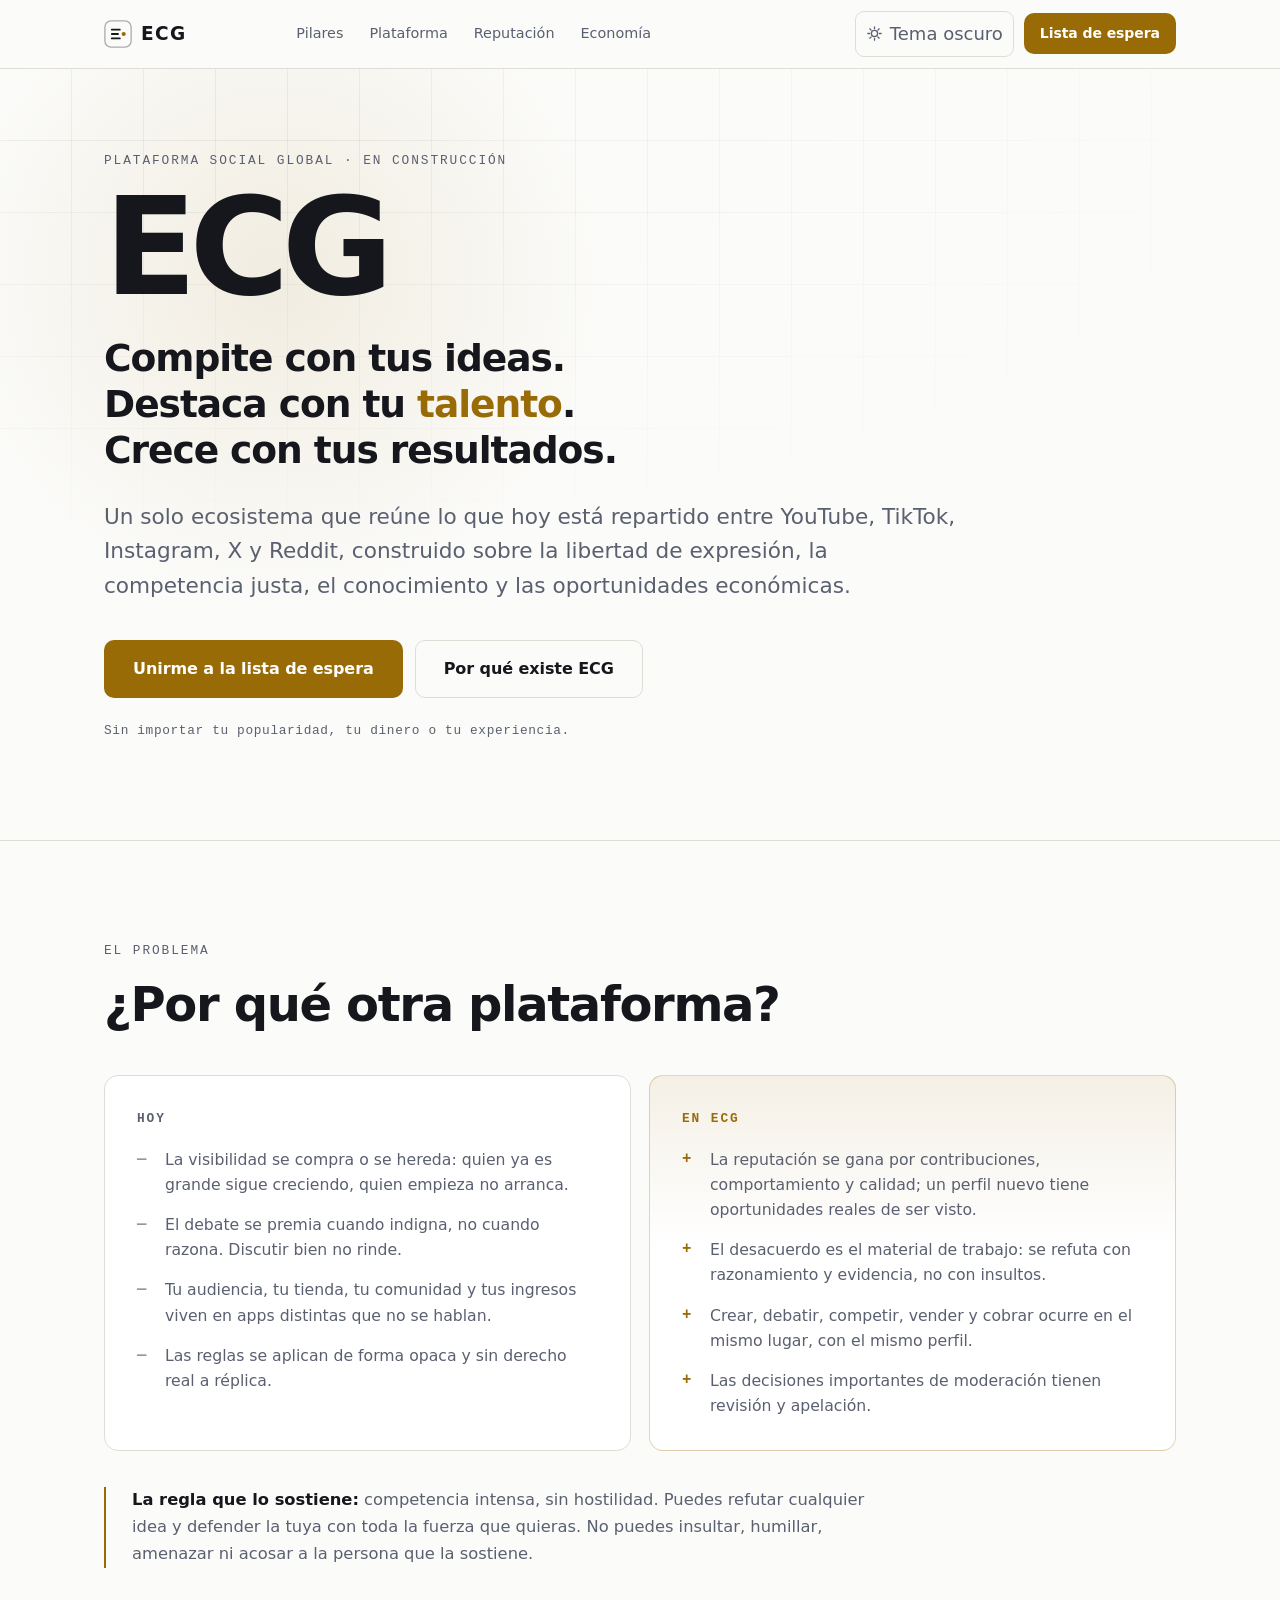
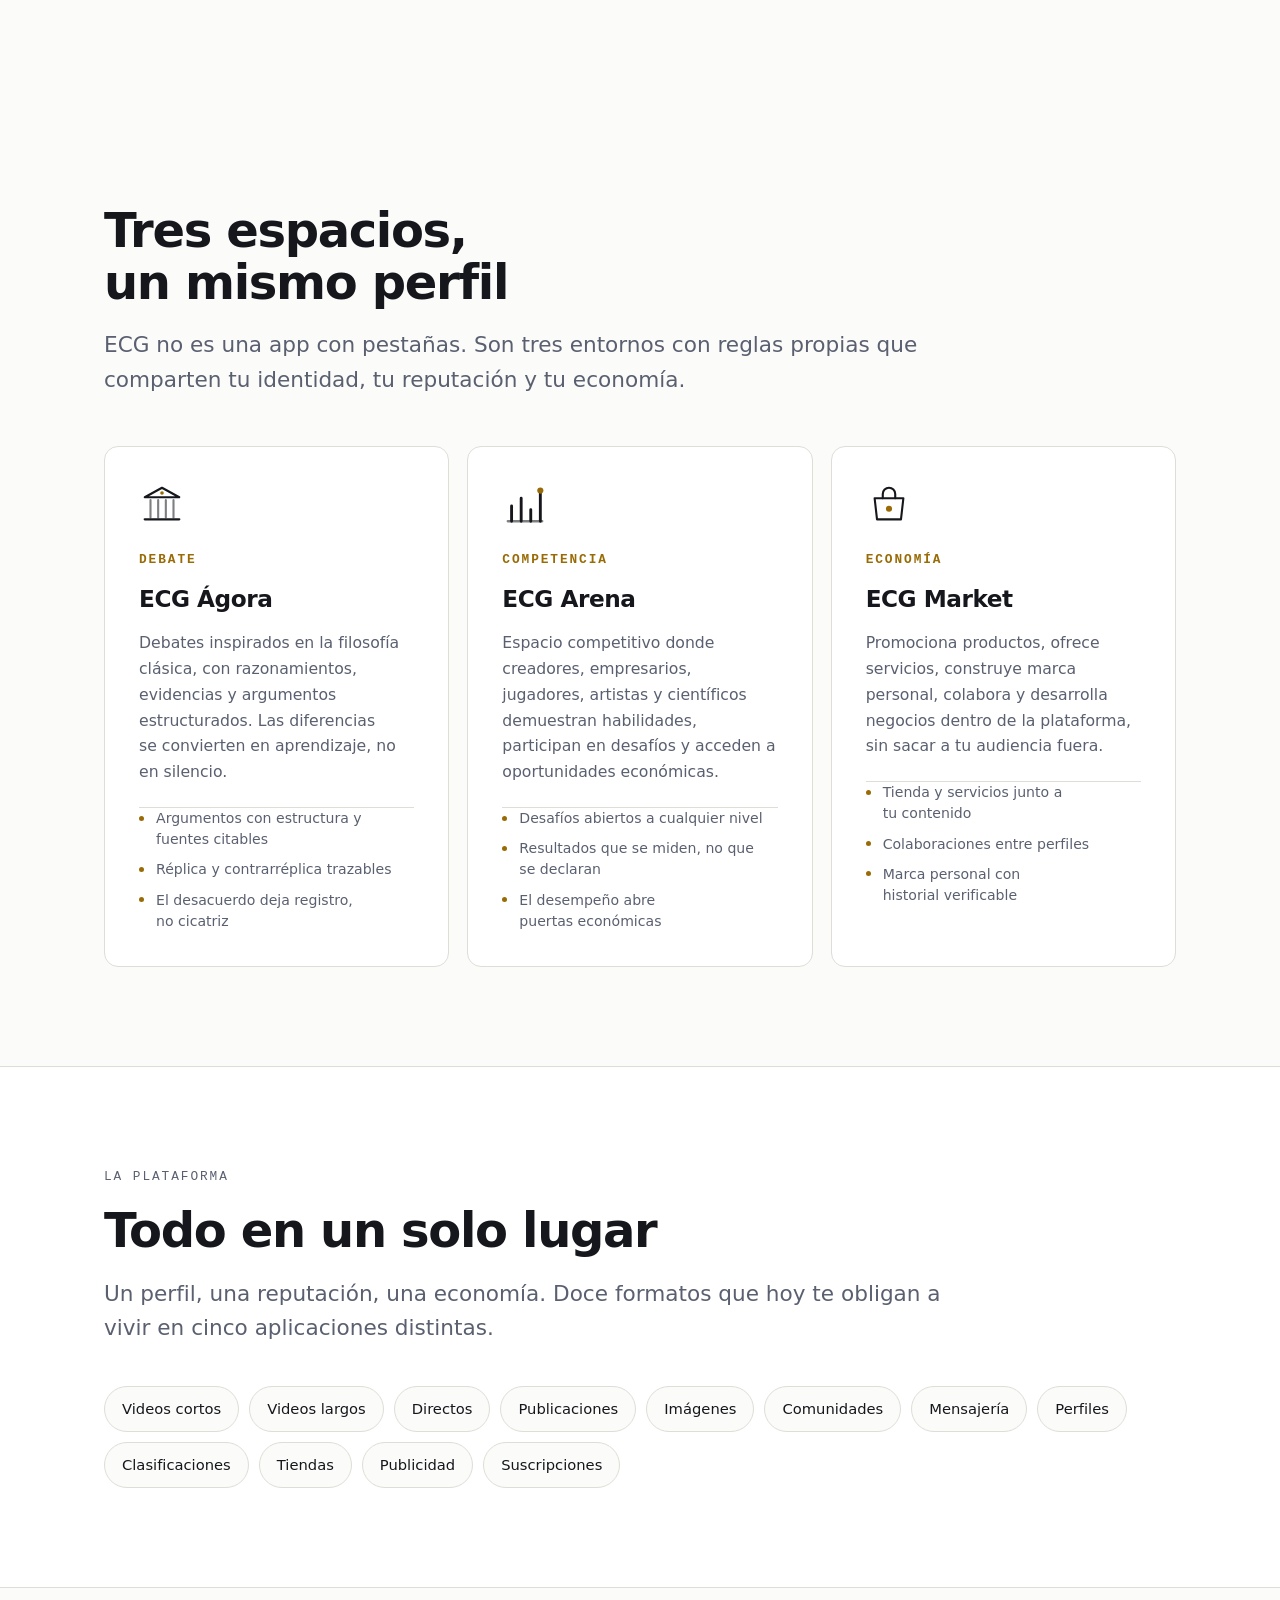
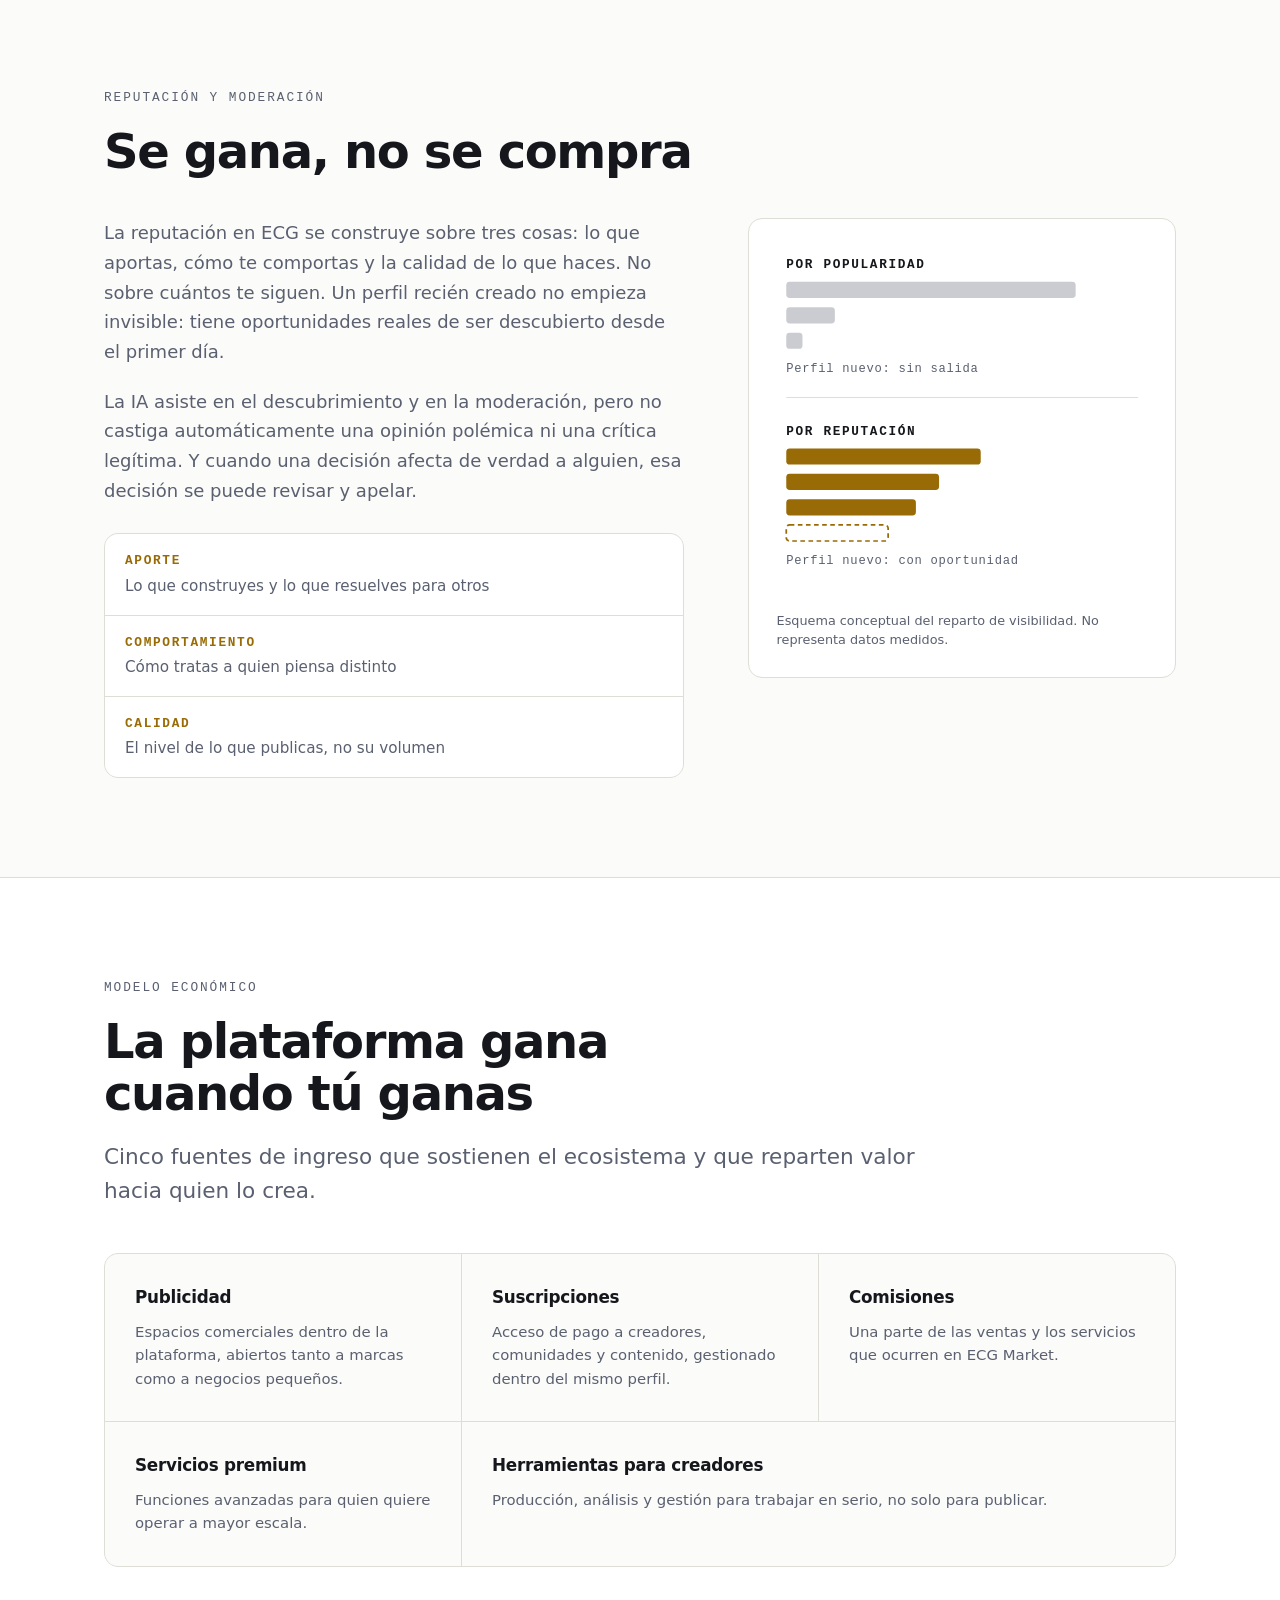
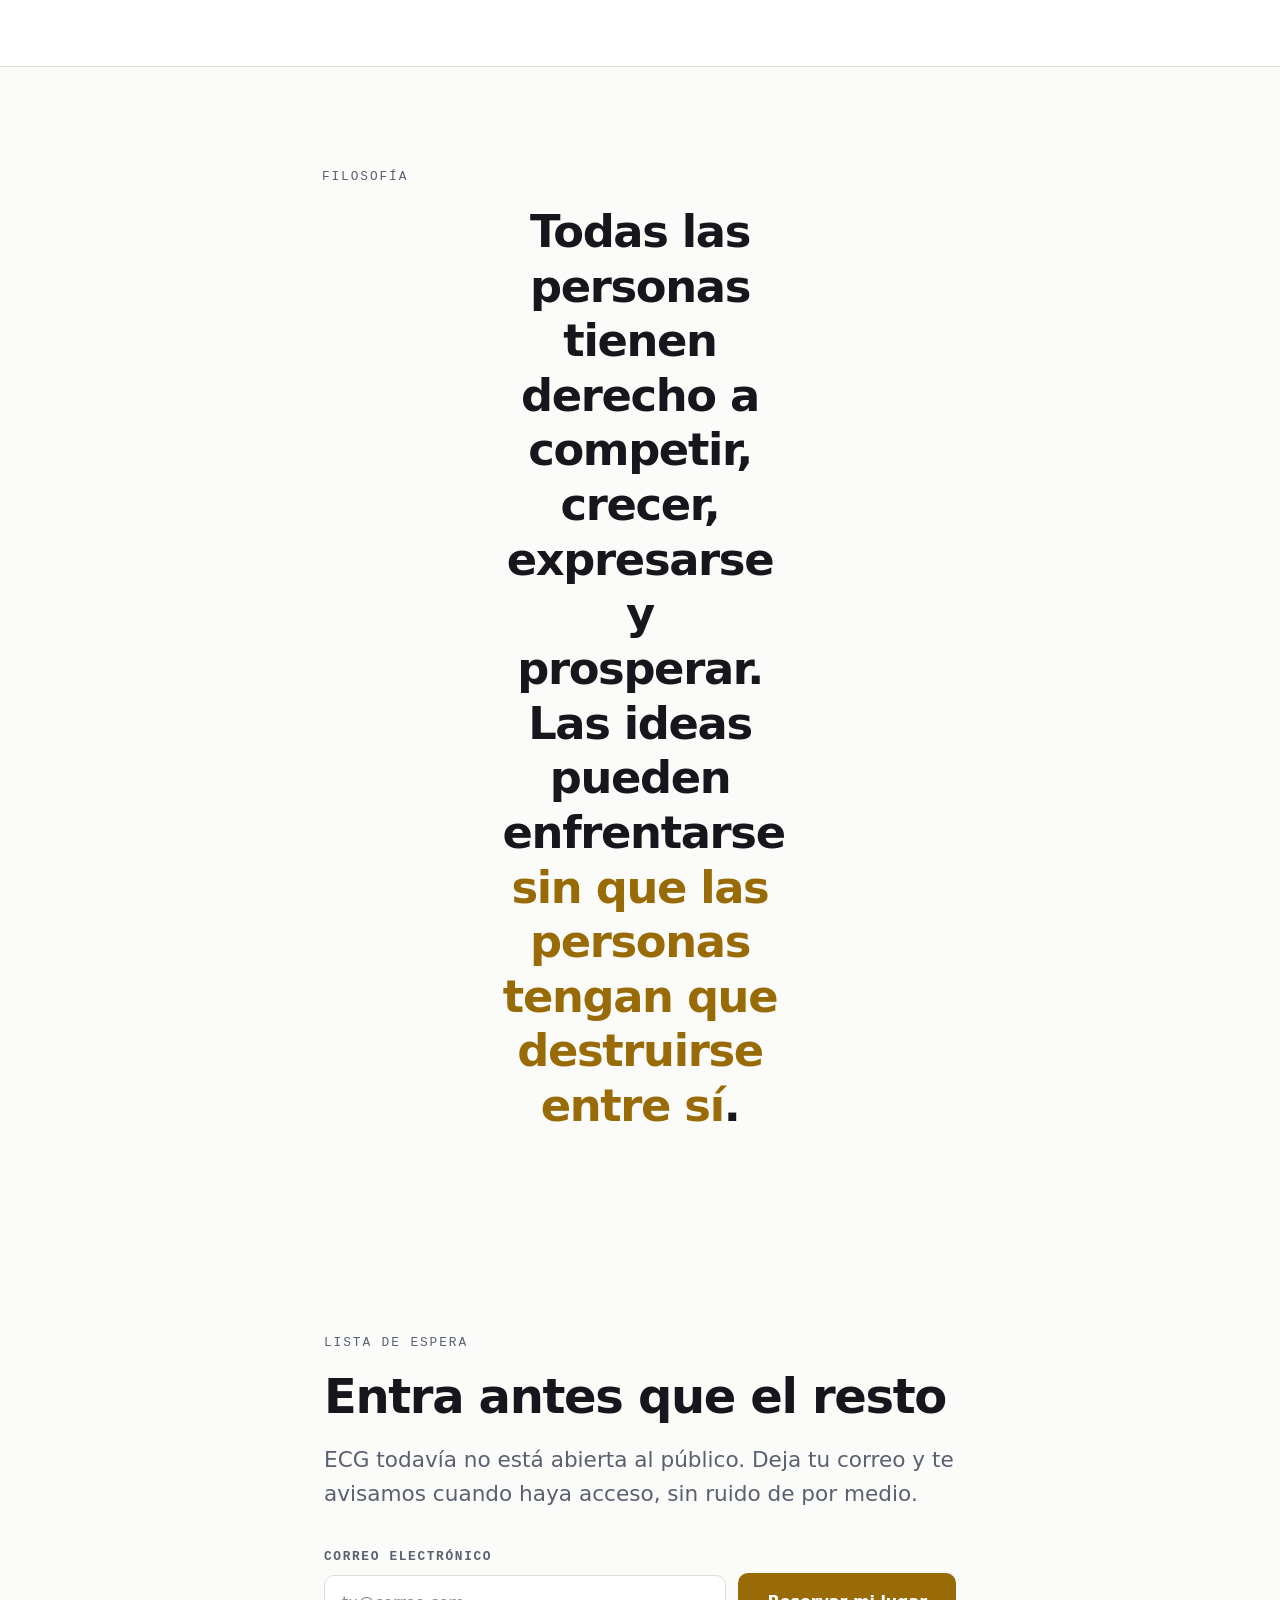
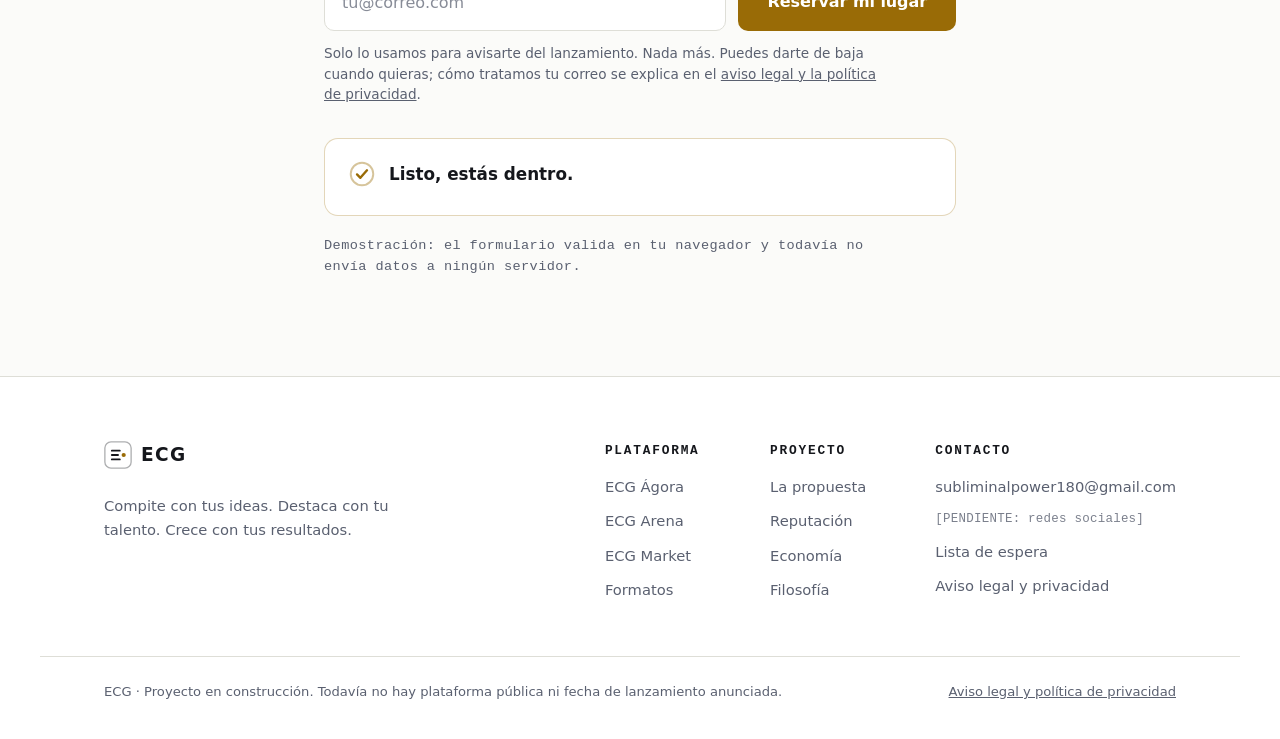
==== commit de9b4e7d: "Rellenar correo de contacto, pais y autoridad en el aviso legal Correo de contacto en la ficha del t" ====
--- a/index.html
+++ b/index.html
@@ -25,8 +25,8 @@
 <meta name="twitter:description" content="Debate, competencia y economia en un solo ecosistema. Lista de espera abierta.">
 <meta name="twitter:image" content="https://elpicantecl052-pixel.github.io/ECG/assets/og-image.png">
 <meta name="twitter:image:alt" content="ECG — Compite con tus ideas. Destaca con tu talento. Crece con tus resultados.">
-<link rel="stylesheet" href="css/reset.css?v=4">
-<link rel="stylesheet" href="css/styles.css?v=4">
+<link rel="stylesheet" href="css/reset.css?v=5">
+<link rel="stylesheet" href="css/styles.css?v=5">
 </head>
 <body>
 <a class="skip" href="#main">Saltar al contenido</a>
@@ -431,7 +431,7 @@
       </div>
       <div class="foot__grp">
         <h2 class="foot__h">Contacto</h2>
-        <span class="foot__ph">[PENDIENTE: correo de contacto]</span>
+        <a href="mailto:subliminalpower180@gmail.com">subliminalpower180@gmail.com</a>
         <span class="foot__ph">[PENDIENTE: redes sociales]</span>
         <a href="#lista">Lista de espera</a>
         <a href="legal.html">Aviso legal y privacidad</a>
@@ -445,6 +445,6 @@
   </div>
 </footer>
 
-<script src="js/main.js?v=4"></script>
+<script src="js/main.js?v=5"></script>
 </body>
 </html>
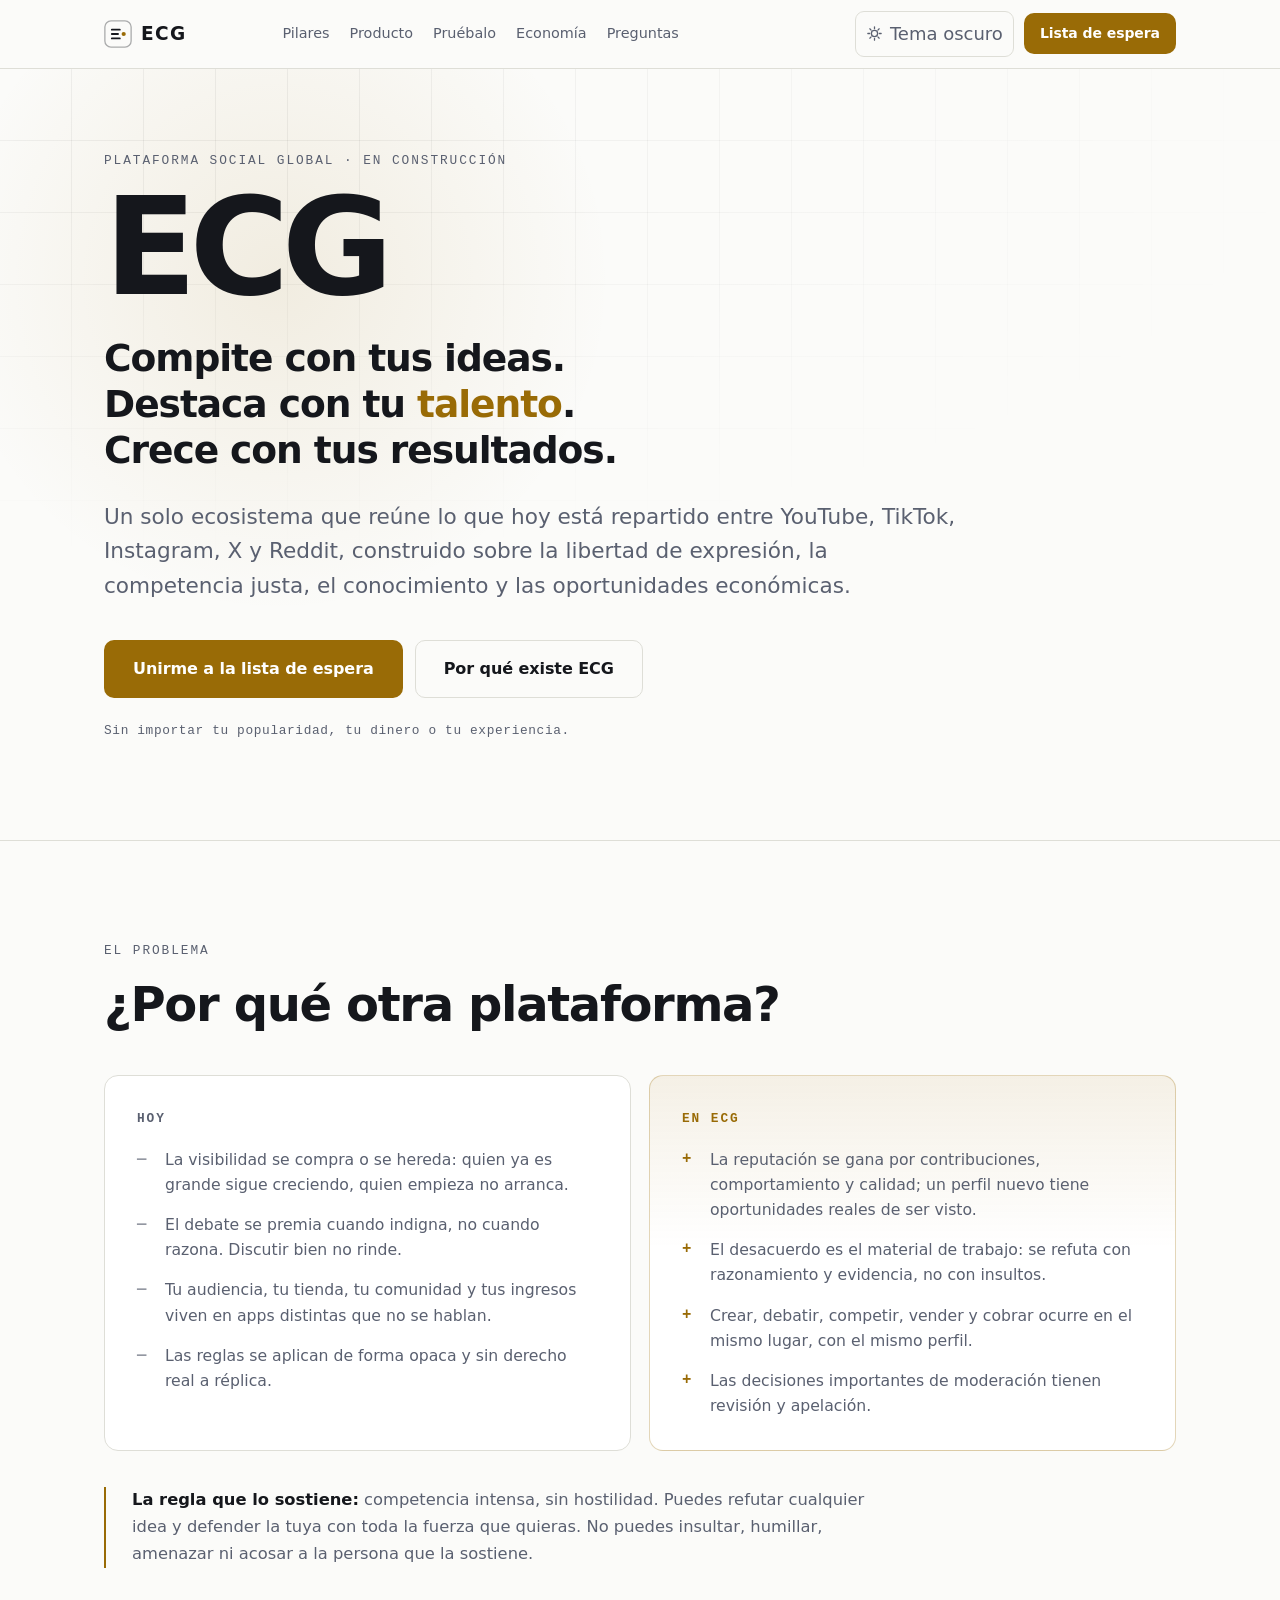
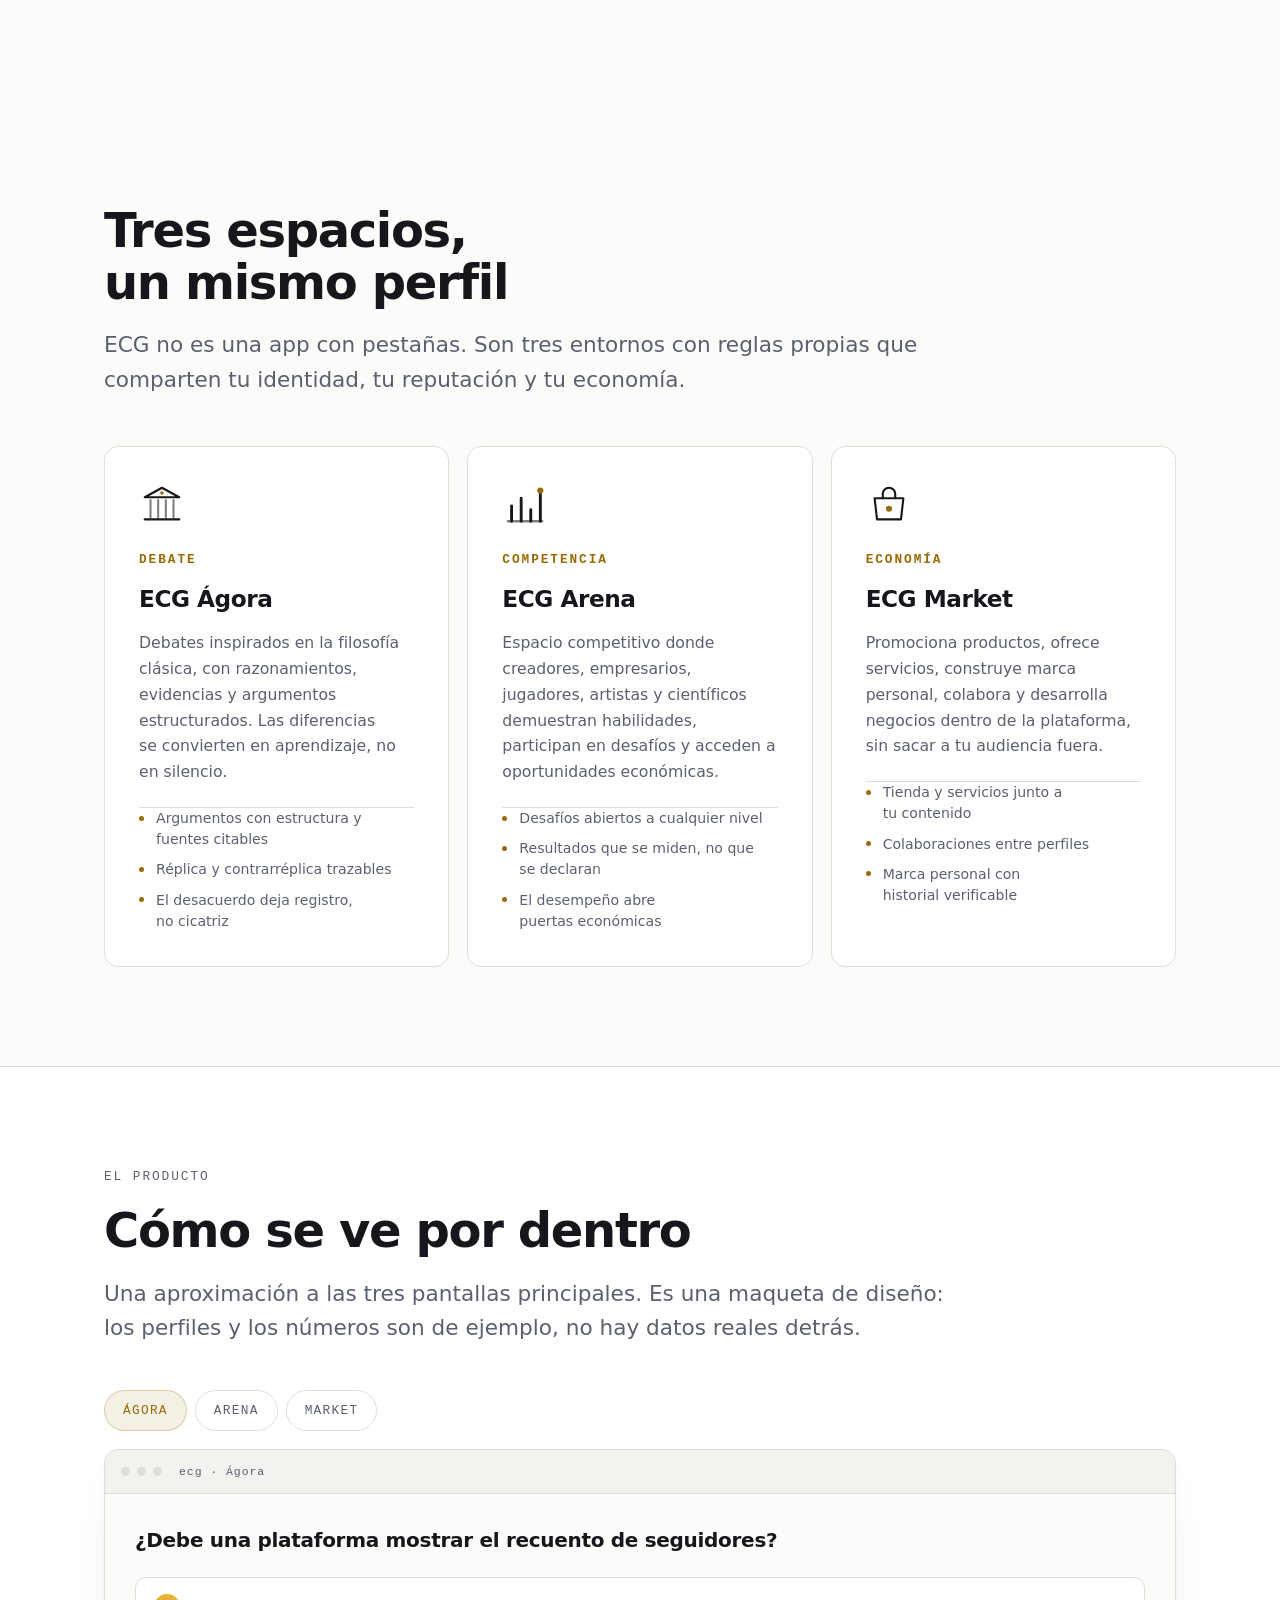
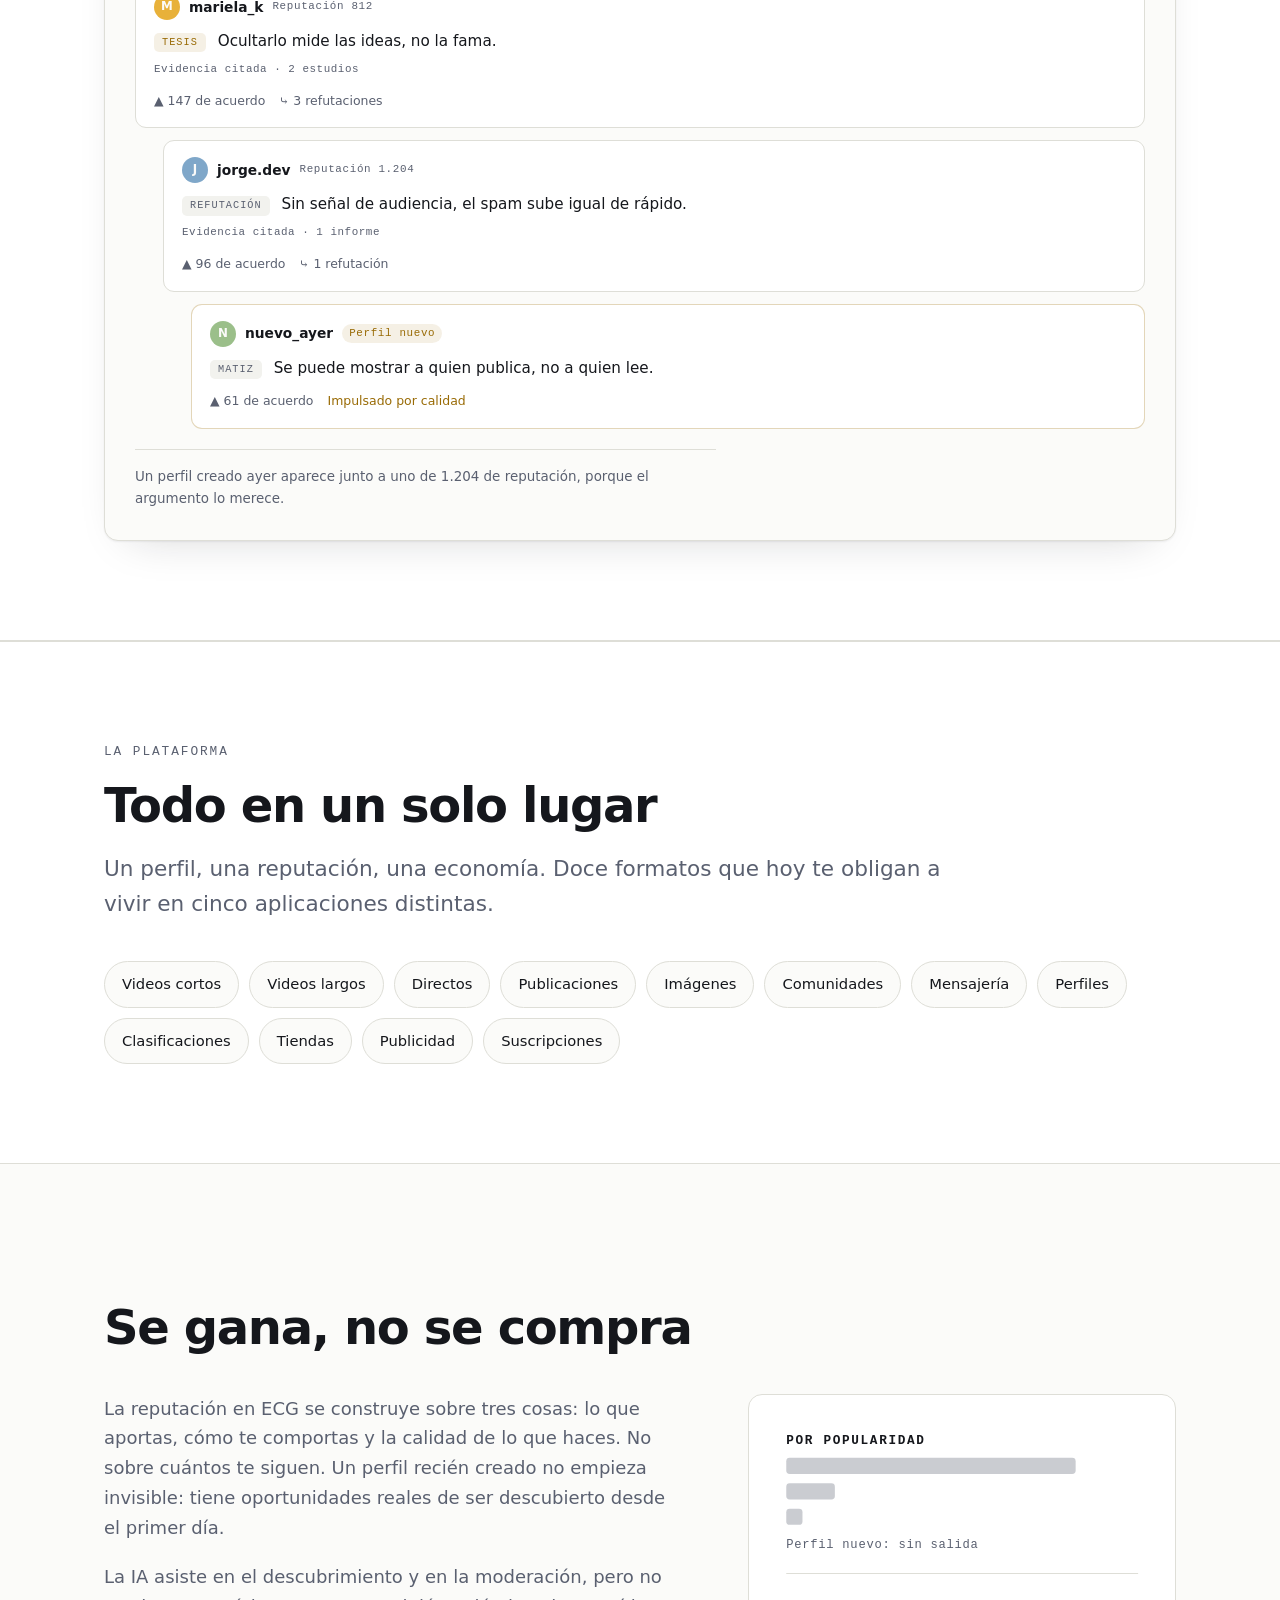
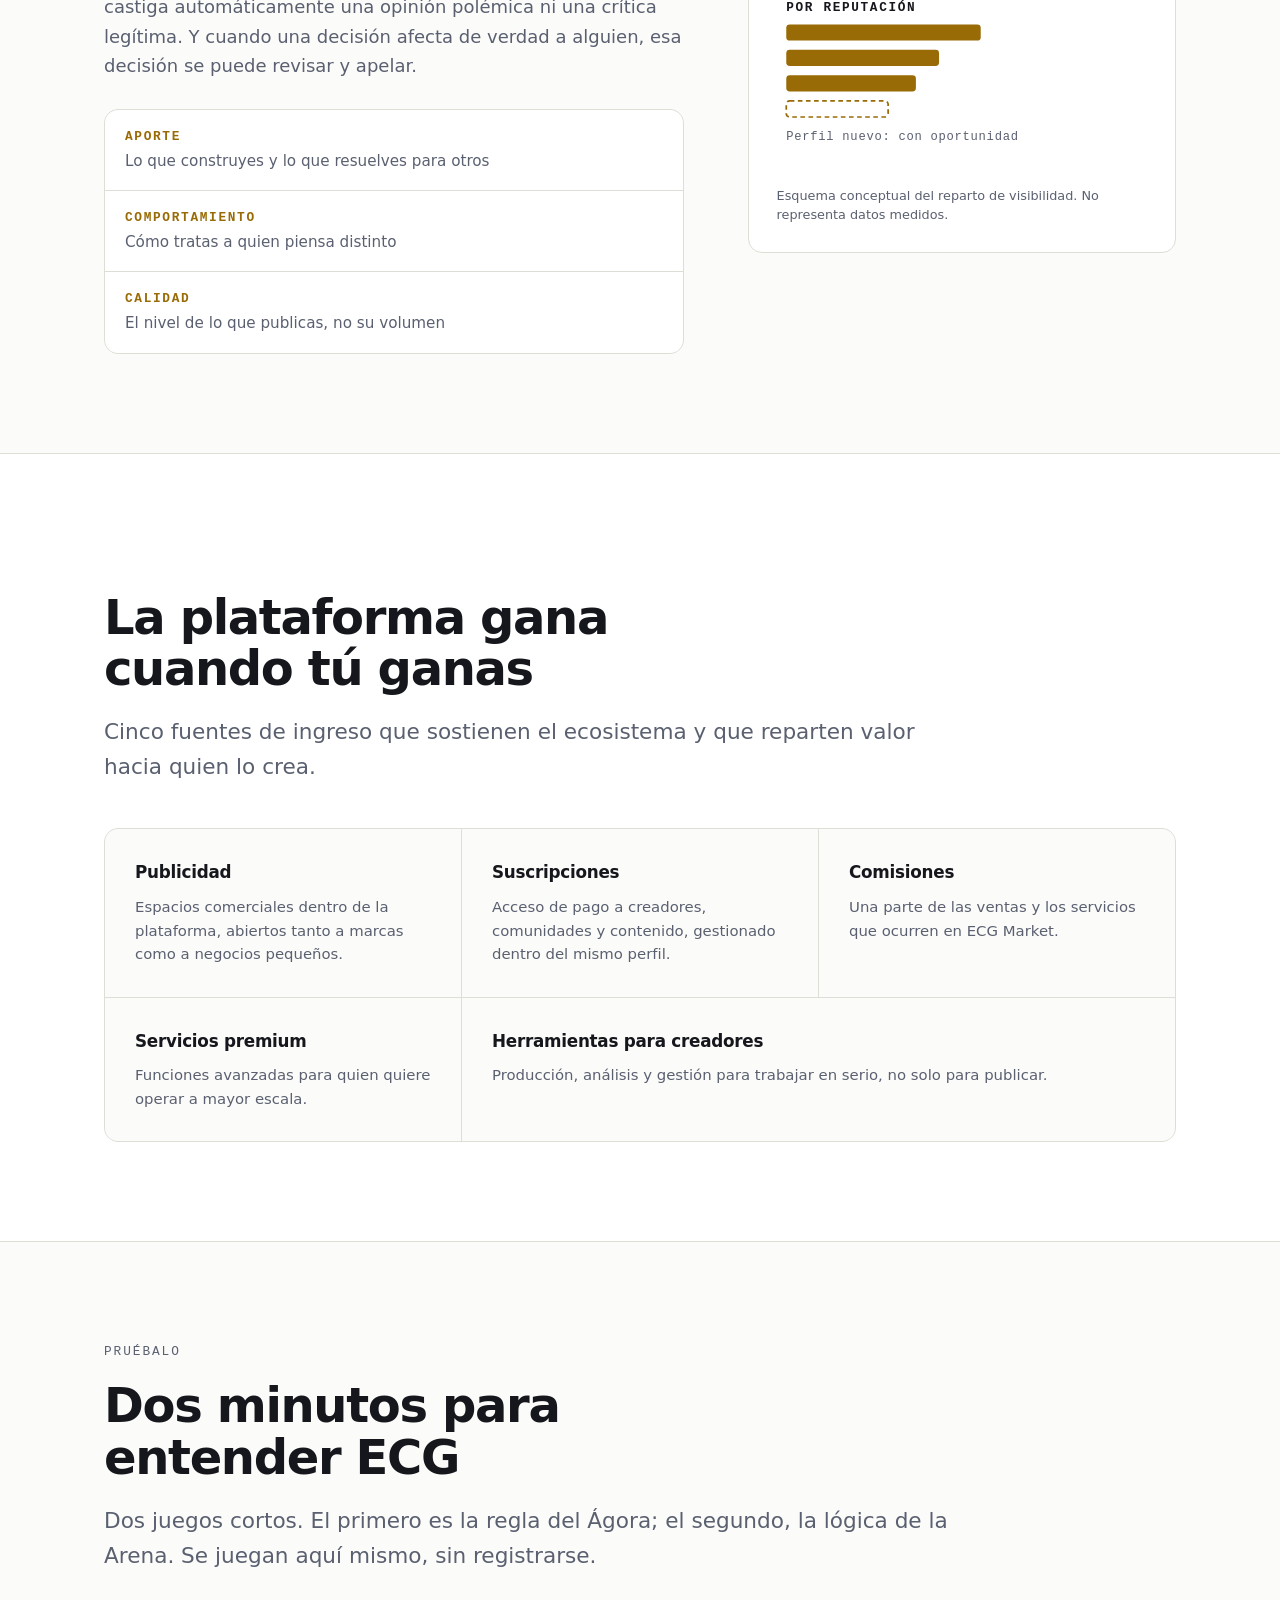
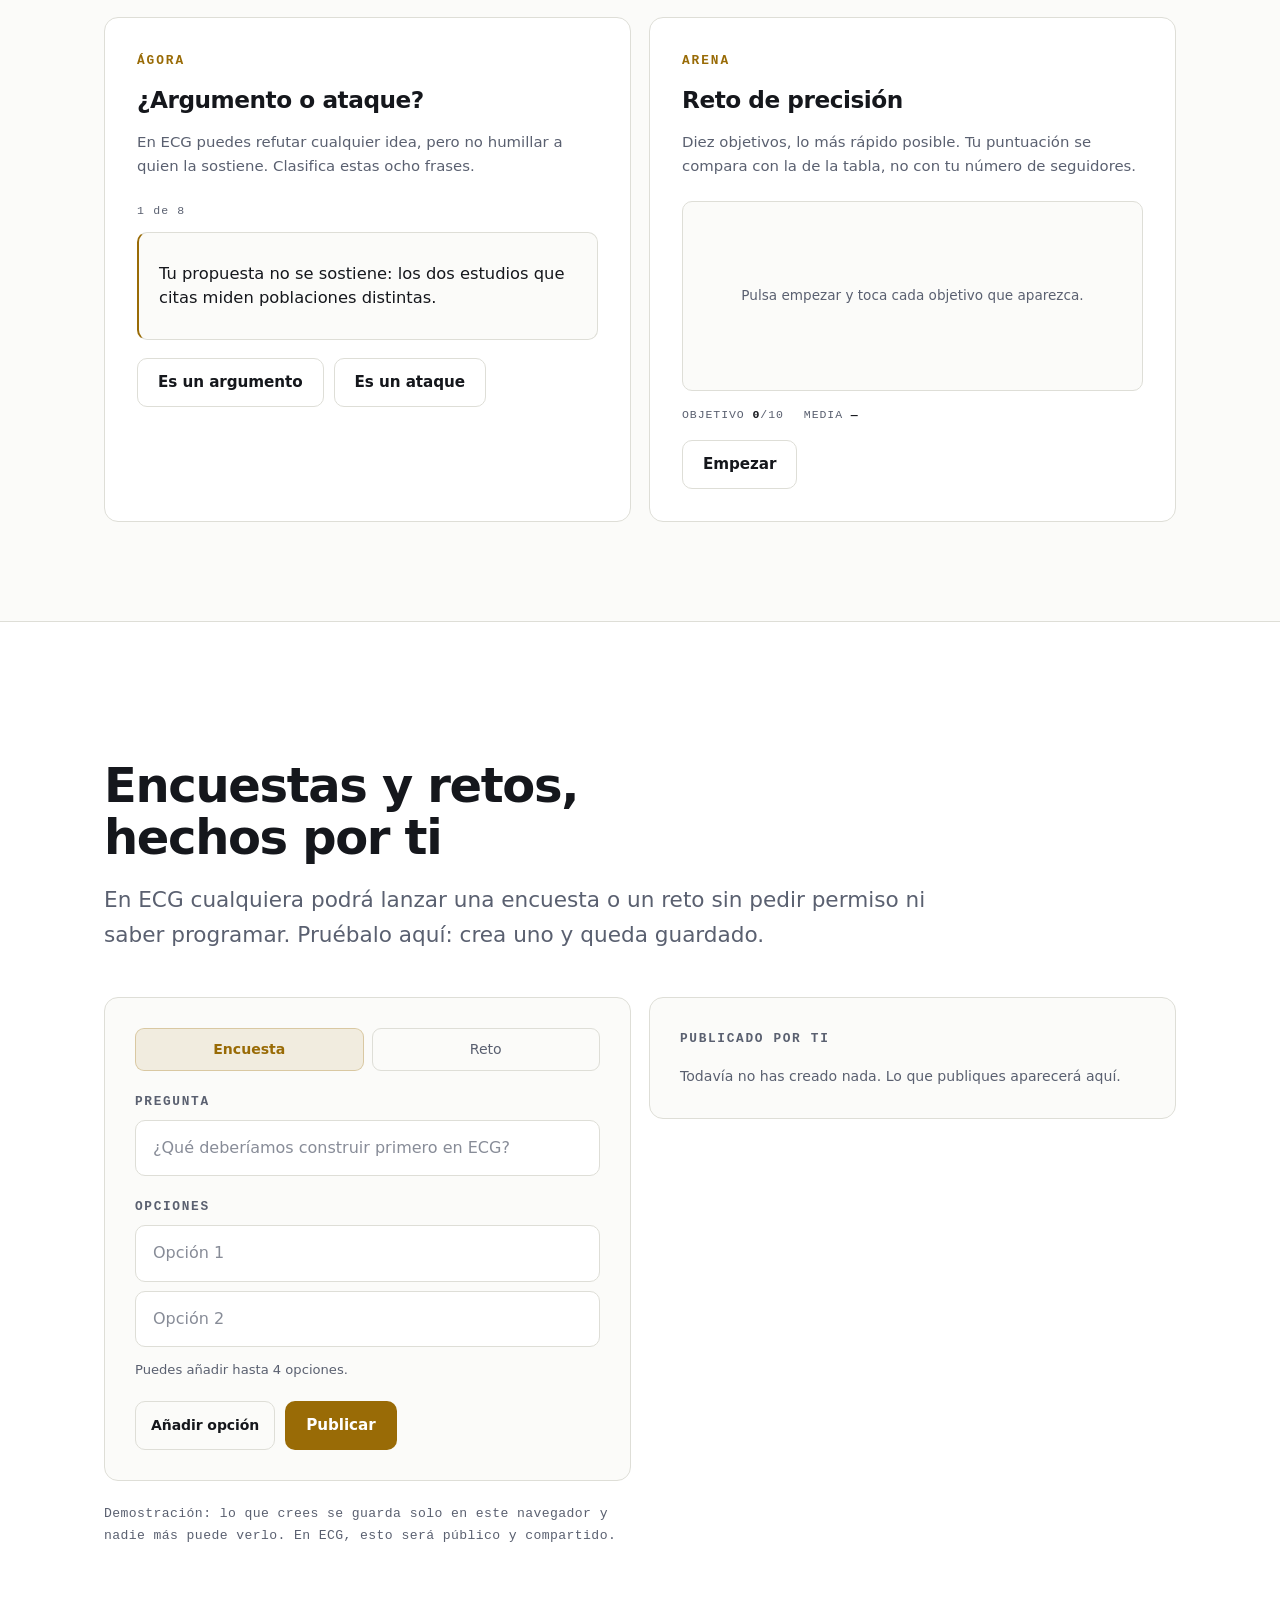
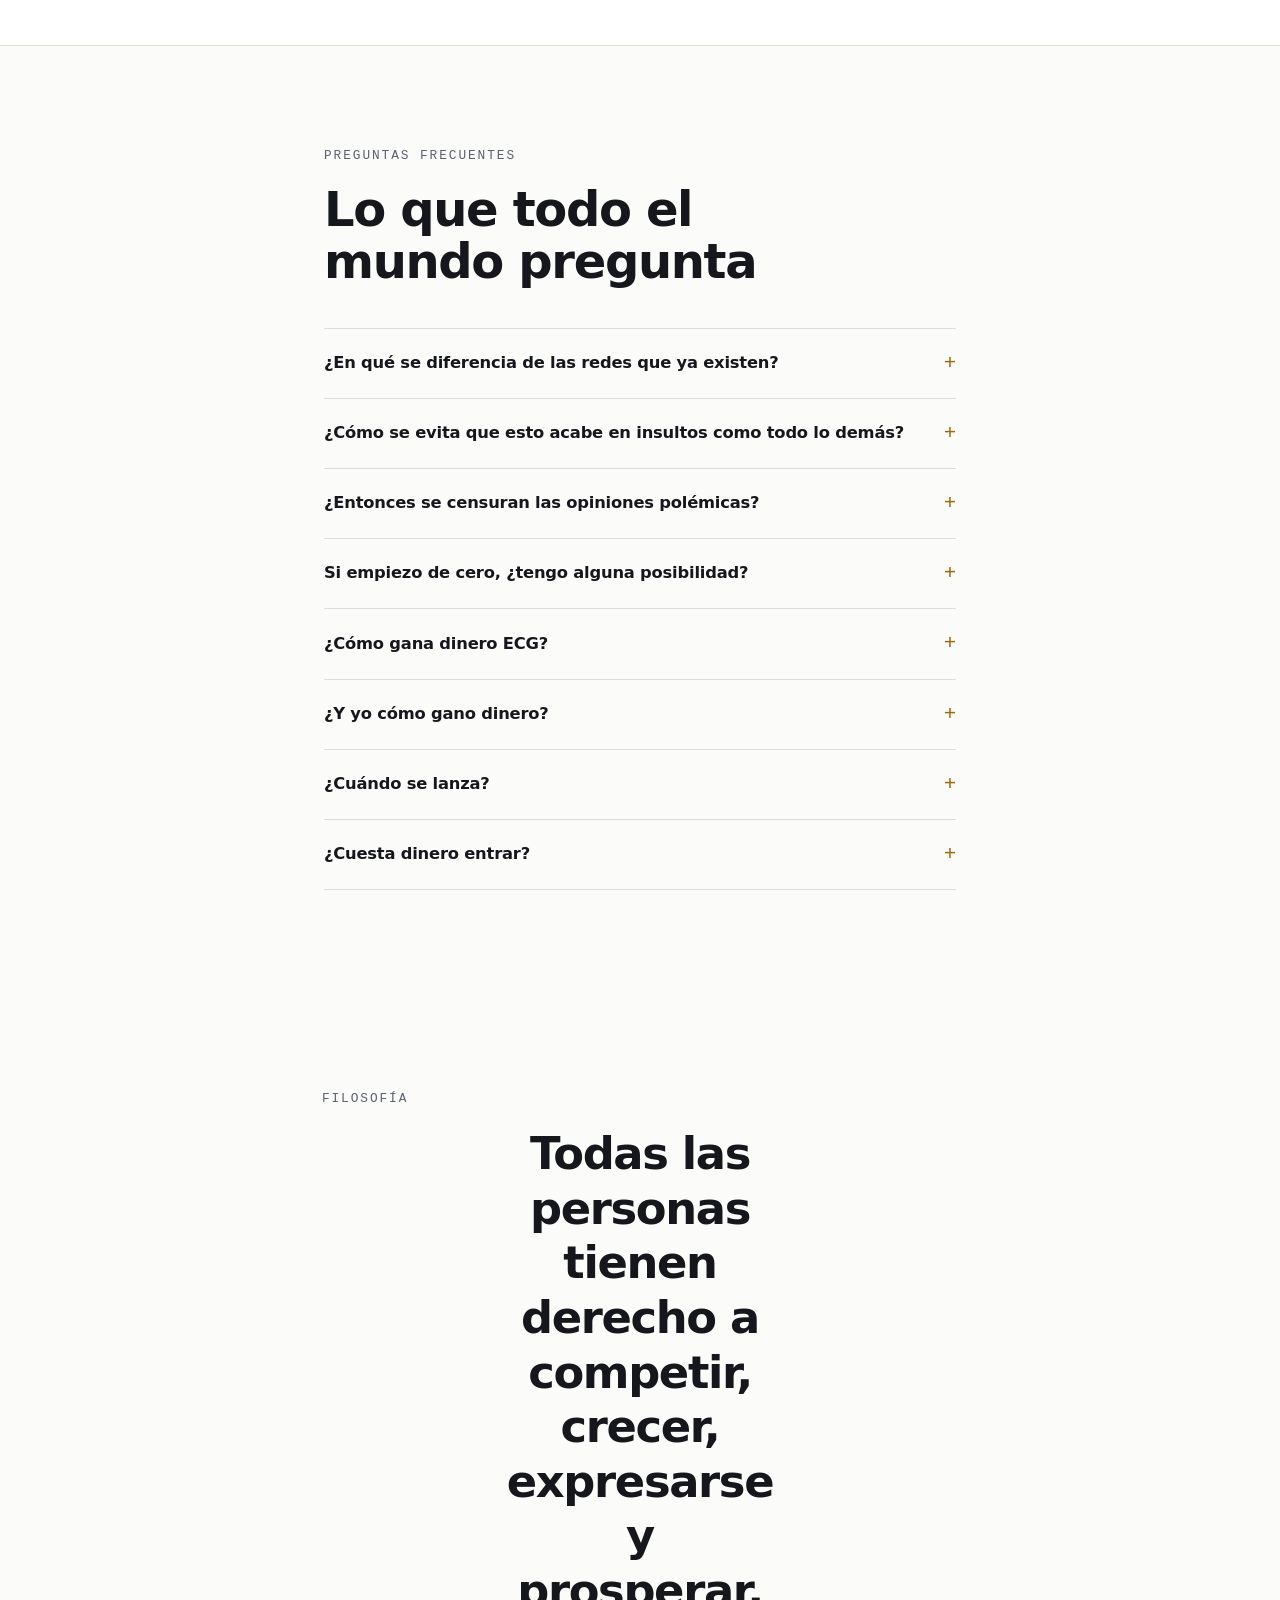
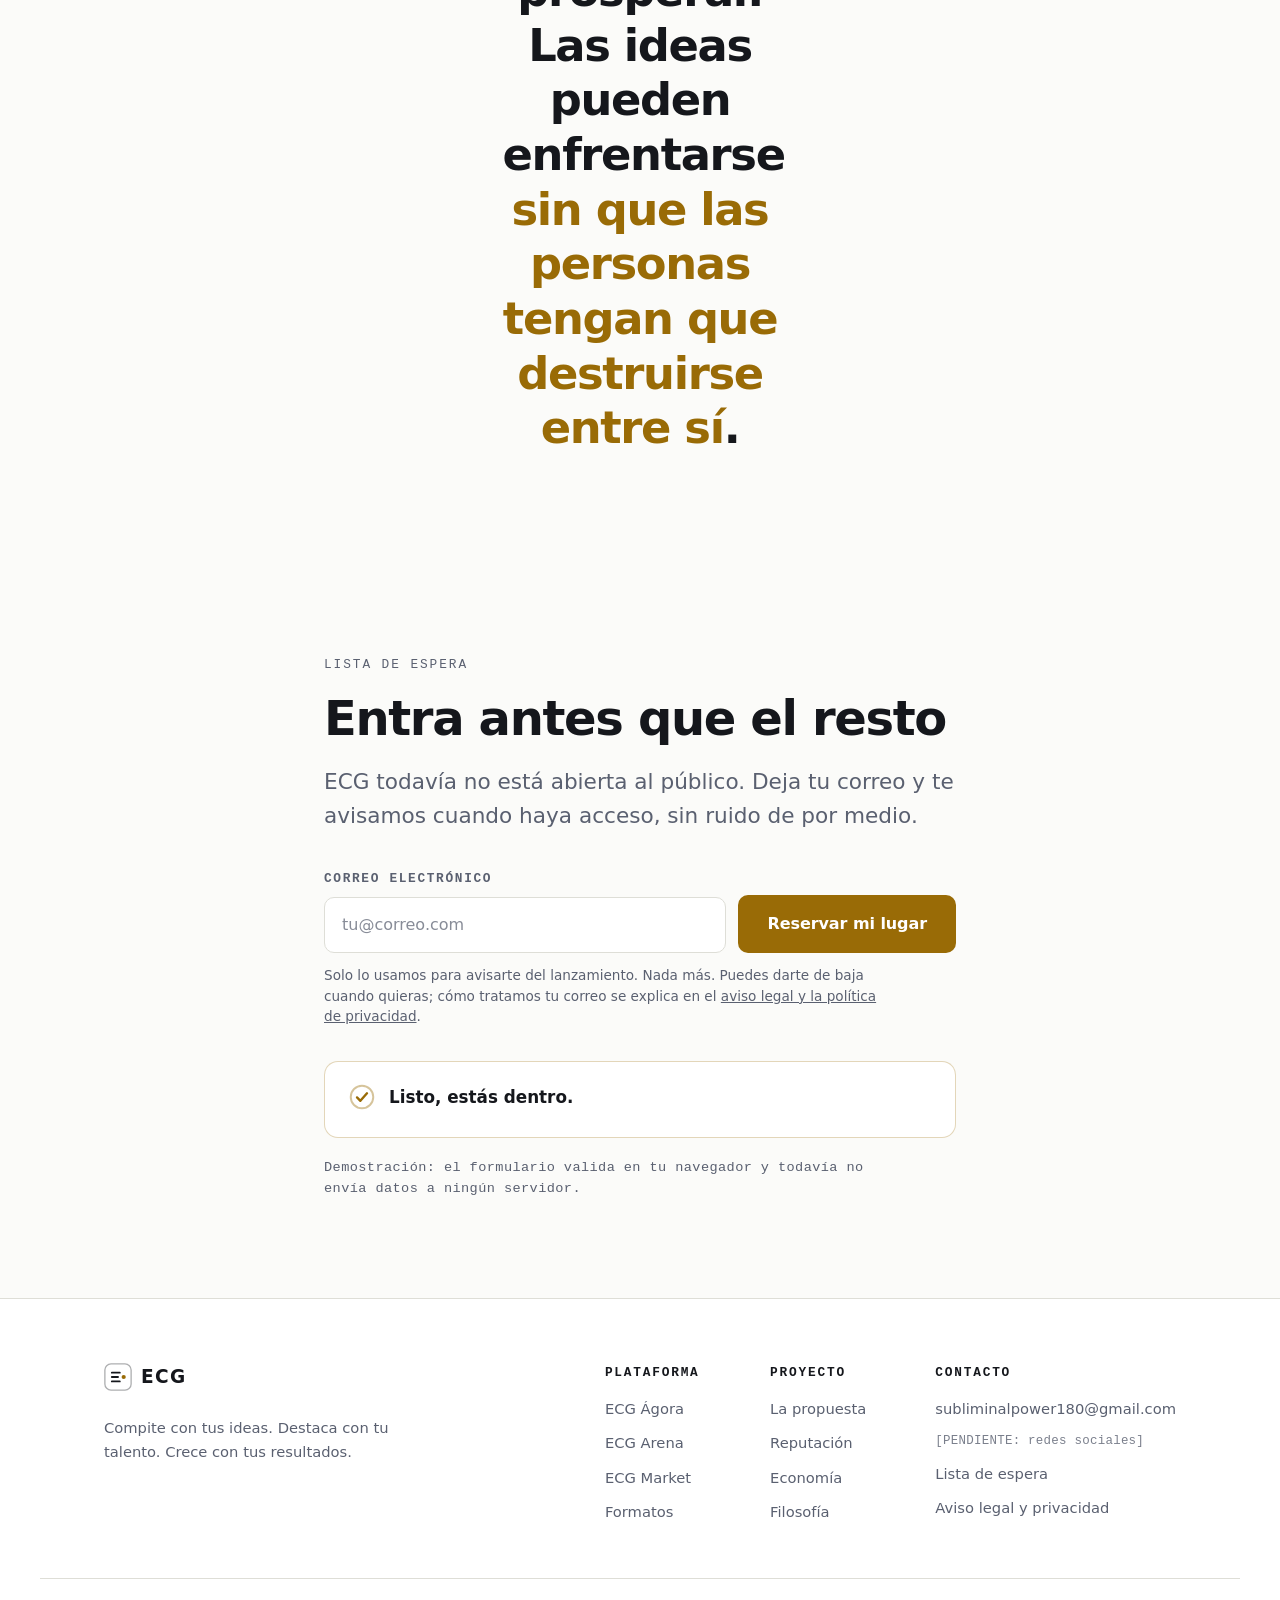
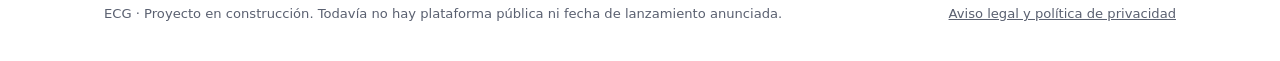
==== commit 24e88b59: "Anadir maqueta del producto, minijuegos, creador y preguntas frecuentes Maqueta con pestanas accesib" ====
--- a/index.html
+++ b/index.html
@@ -25,8 +25,10 @@
 <meta name="twitter:description" content="Debate, competencia y economia en un solo ecosistema. Lista de espera abierta.">
 <meta name="twitter:image" content="https://elpicantecl052-pixel.github.io/ECG/assets/og-image.png">
 <meta name="twitter:image:alt" content="ECG — Compite con tus ideas. Destaca con tu talento. Crece con tus resultados.">
-<link rel="stylesheet" href="css/reset.css?v=5">
-<link rel="stylesheet" href="css/styles.css?v=5">
+<link rel="stylesheet" href="css/reset.css?v=6">
+<link rel="stylesheet" href="css/styles.css?v=6">
+<!-- Analiticas pendientes: crea un sitio gratuito en goatcounter.com
+     y pon tu codigo en GOATCOUNTER, dentro de tools/build.py. -->
 </head>
 <body>
 <a class="skip" href="#main">Saltar al contenido</a>
@@ -44,9 +46,10 @@
 
     <nav class="nav__links" aria-label="Secciones">
       <a href="#pilares">Pilares</a>
-      <a href="#formatos">Plataforma</a>
-      <a href="#reputacion">Reputación</a>
+      <a href="#producto">Producto</a>
+      <a href="#juegos">Pruébalo</a>
       <a href="#economia">Economía</a>
+      <a href="#faq">Preguntas</a>
     </nav>
 
     <div class="nav__act">
@@ -214,6 +217,110 @@
             <li>Marca personal con historial verificable</li>
           </ul>
         </article>
+      </div>
+    </div>
+  </section>
+
+  <!-- ===== 3b. LA PANTALLA DEL PRODUCTO ===== -->
+  <section class="sec sec--alt" id="producto" aria-labelledby="producto-h">
+    <div class="wrap">
+      <p class="eyebrow reveal">El producto</p>
+      <h2 class="sec__h2 reveal" id="producto-h">Cómo se ve por dentro</h2>
+      <p class="lead sec__lead reveal">
+        Una aproximación a las tres pantallas principales. Es una maqueta de diseño: los
+        perfiles y los números son de ejemplo, no hay datos reales detrás.
+      </p>
+
+      <div class="demo reveal">
+        <div class="demo__tabs" role="tablist" aria-label="Pantallas de ECG">
+          <button class="demo__tab" role="tab" id="tab-agora" aria-controls="panel-agora" aria-selected="true">Ágora</button>
+          <button class="demo__tab" role="tab" id="tab-arena" aria-controls="panel-arena" aria-selected="false" tabindex="-1">Arena</button>
+          <button class="demo__tab" role="tab" id="tab-market" aria-controls="panel-market" aria-selected="false" tabindex="-1">Market</button>
+        </div>
+
+        <div class="screen">
+          <div class="screen__bar" aria-hidden="true">
+            <span class="screen__dot"></span><span class="screen__dot"></span><span class="screen__dot"></span>
+            <span class="screen__url">ecg · <span id="screen-label">Ágora</span></span>
+          </div>
+
+          <!-- Ágora -->
+          <div class="screen__panel" role="tabpanel" id="panel-agora" aria-labelledby="tab-agora" tabindex="0">
+            <p class="thread__topic">¿Debe una plataforma mostrar el recuento de seguidores?</p>
+            <div class="thread">
+              <article class="post">
+                <div class="post__who"><span class="av av--a" aria-hidden="true">M</span><span class="post__name">mariela_k</span><span class="rep">Reputación 812</span></div>
+                <p class="post__claim"><span class="post__tag">Tesis</span> Ocultarlo mide las ideas, no la fama.</p>
+                <p class="post__ev">Evidencia citada · 2 estudios</p>
+                <div class="post__acts"><span>▲ 147 de acuerdo</span><span>⤷ 3 refutaciones</span></div>
+              </article>
+
+              <article class="post post--reply">
+                <div class="post__who"><span class="av av--b" aria-hidden="true">J</span><span class="post__name">jorge.dev</span><span class="rep">Reputación 1.204</span></div>
+                <p class="post__claim"><span class="post__tag post__tag--ref">Refutación</span> Sin señal de audiencia, el spam sube igual de rápido.</p>
+                <p class="post__ev">Evidencia citada · 1 informe</p>
+                <div class="post__acts"><span>▲ 96 de acuerdo</span><span>⤷ 1 refutación</span></div>
+              </article>
+
+              <article class="post post--reply post--deep">
+                <div class="post__who"><span class="av av--c" aria-hidden="true">N</span><span class="post__name">nuevo_ayer</span><span class="rep rep--new">Perfil nuevo</span></div>
+                <p class="post__claim"><span class="post__tag post__tag--mat">Matiz</span> Se puede mostrar a quien publica, no a quien lee.</p>
+                <div class="post__acts"><span>▲ 61 de acuerdo</span><span class="post__boost">Impulsado por calidad</span></div>
+              </article>
+            </div>
+            <p class="screen__note">Un perfil creado ayer aparece junto a uno de 1.204 de reputación, porque el argumento lo merece.</p>
+          </div>
+
+          <!-- Arena -->
+          <div class="screen__panel" role="tabpanel" id="panel-arena" aria-labelledby="tab-arena" tabindex="0" hidden>
+            <div class="chal">
+              <div class="chal__head">
+                <div>
+                  <p class="chal__kind">Desafío abierto · Diseño</p>
+                  <p class="chal__title">Rediseña un panel de control en 48 horas</p>
+                </div>
+                <span class="chal__prize">Premio <strong>$400</strong></span>
+              </div>
+              <div class="chal__meta"><span>312 participantes</span><span>Cierra en 11 h</span><span>Abierto a cualquier nivel</span></div>
+            </div>
+
+            <ol class="board">
+              <li class="board__row"><span class="board__n">1</span><span class="av av--b" aria-hidden="true">J</span><span class="board__name">jorge.dev</span><span class="board__bar"><i style="width:94%"></i></span><span class="board__sc">94</span></li>
+              <li class="board__row"><span class="board__n">2</span><span class="av av--d" aria-hidden="true">S</span><span class="board__name">sofia.estudio</span><span class="board__bar"><i style="width:89%"></i></span><span class="board__sc">89</span></li>
+              <li class="board__row board__row--me"><span class="board__n">3</span><span class="av av--c" aria-hidden="true">N</span><span class="board__name">nuevo_ayer <span class="rep rep--new">Perfil nuevo</span></span><span class="board__bar"><i style="width:85%"></i></span><span class="board__sc">85</span></li>
+              <li class="board__row"><span class="board__n">4</span><span class="av av--a" aria-hidden="true">M</span><span class="board__name">mariela_k</span><span class="board__bar"><i style="width:78%"></i></span><span class="board__sc">78</span></li>
+            </ol>
+            <p class="screen__note">La clasificación mide el resultado entregado, no el tamaño de la audiencia.</p>
+          </div>
+
+          <!-- Market -->
+          <div class="screen__panel" role="tabpanel" id="panel-market" aria-labelledby="tab-market" tabindex="0" hidden>
+            <div class="shop">
+              <article class="item">
+                <div class="item__img item__img--1" aria-hidden="true"></div>
+                <p class="item__name">Plantillas de panel</p>
+                <p class="item__by">sofia.estudio</p>
+                <p class="item__price">$24</p>
+              </article>
+              <article class="item">
+                <div class="item__img item__img--2" aria-hidden="true"></div>
+                <p class="item__name">Asesoría 1:1, 45 min</p>
+                <p class="item__by">jorge.dev</p>
+                <p class="item__price">$80</p>
+              </article>
+              <article class="item">
+                <div class="item__img item__img--3" aria-hidden="true"></div>
+                <p class="item__name">Curso de argumentación</p>
+                <p class="item__by">mariela_k</p>
+                <p class="item__price">$39</p>
+              </article>
+            </div>
+            <div class="shop__note">
+              <p><strong>Vendes donde ya te leen.</strong> El mismo perfil que debate en el Ágora y compite en la Arena es el que cobra aquí. Sin sacar a nadie fuera de la plataforma.</p>
+            </div>
+            <p class="screen__note">Precios de ejemplo para ilustrar el formato.</p>
+          </div>
+        </div>
       </div>
     </div>
   </section>
@@ -333,6 +440,237 @@
     </div>
   </section>
 
+  <!-- ===== 6b. MINIJUEGOS ===== -->
+  <section class="sec" id="juegos" aria-labelledby="juegos-h">
+    <div class="wrap">
+      <p class="eyebrow reveal">Pruébalo</p>
+      <h2 class="sec__h2 reveal" id="juegos-h">Dos minutos para entender ECG</h2>
+      <p class="lead sec__lead reveal">
+        Dos juegos cortos. El primero es la regla del Ágora; el segundo, la lógica de la
+        Arena. Se juegan aquí mismo, sin registrarse.
+      </p>
+
+      <div class="games">
+
+        <!-- Juego 1: Ágora -->
+        <article class="game reveal" id="game-agora">
+          <p class="game__tag">Ágora</p>
+          <h3 class="game__h3">¿Argumento o ataque?</h3>
+          <p class="game__intro">
+            En ECG puedes refutar cualquier idea, pero no humillar a quien la sostiene.
+            Clasifica estas ocho frases.
+          </p>
+
+          <div class="game__play">
+            <p class="game__progress"><span id="ag-n">1</span> de <span id="ag-total">8</span></p>
+            <blockquote class="game__quote"><p id="ag-phrase">Cargando…</p></blockquote>
+            <div class="game__btns">
+              <button class="btn btn--ghost" type="button" id="ag-arg">Es un argumento</button>
+              <button class="btn btn--ghost" type="button" id="ag-atk">Es un ataque</button>
+            </div>
+            <p class="game__fb" id="ag-fb" role="status"></p>
+          </div>
+
+          <div class="game__end" id="ag-end" hidden>
+            <p class="game__score"><span id="ag-score">0</span> / 8</p>
+            <p class="game__verdict" id="ag-verdict"></p>
+            <button class="btn btn--ghost btn--sm" type="button" id="ag-again">Jugar otra vez</button>
+          </div>
+        </article>
+
+        <!-- Juego 2: Arena -->
+        <article class="game reveal" id="game-arena">
+          <p class="game__tag">Arena</p>
+          <h3 class="game__h3">Reto de precisión</h3>
+          <p class="game__intro">
+            Diez objetivos, lo más rápido posible. Tu puntuación se compara con la de la
+            tabla, no con tu número de seguidores.
+          </p>
+
+          <div class="game__play">
+            <div class="arena" id="arena-field">
+              <button class="arena__target" type="button" id="arena-target" hidden>Toca aquí</button>
+              <p class="arena__idle" id="arena-idle">Pulsa empezar y toca cada objetivo que aparezca.</p>
+            </div>
+            <div class="arena__hud">
+              <span>Objetivo <strong id="ar-n">0</strong>/10</span>
+              <span>Media <strong id="ar-avg">—</strong></span>
+            </div>
+            <div class="game__btns">
+              <button class="btn btn--ghost" type="button" id="ar-start">Empezar</button>
+            </div>
+          </div>
+
+          <div class="game__end" id="ar-end" hidden>
+            <p class="game__score"><span id="ar-final">0</span> ms de media</p>
+            <p class="game__verdict" id="ar-verdict"></p>
+            <button class="btn btn--ghost btn--sm" type="button" id="ar-again">Reintentar</button>
+          </div>
+        </article>
+
+      </div>
+    </div>
+  </section>
+
+  <!-- ===== 6c. CREAR ENCUESTAS Y RETOS ===== -->
+  <section class="sec sec--alt" id="crear" aria-labelledby="crear-h">
+    <div class="wrap">
+      <p class="eyebrow reveal">Crea tú</p>
+      <h2 class="sec__h2 reveal" id="crear-h">Encuestas y retos, hechos por ti</h2>
+      <p class="lead sec__lead reveal">
+        En ECG cualquiera podrá lanzar una encuesta o un reto sin pedir permiso ni saber
+        programar. Pruébalo aquí: crea uno y queda guardado.
+      </p>
+
+      <div class="lab">
+        <form class="lab__form reveal" id="lab-form">
+          <div class="lab__type" role="radiogroup" aria-label="Tipo">
+            <label class="lab__opt"><input type="radio" name="tipo" value="encuesta" checked> <span>Encuesta</span></label>
+            <label class="lab__opt"><input type="radio" name="tipo" value="reto"> <span>Reto</span></label>
+          </div>
+
+          <label class="lab__label" for="lab-q">Pregunta</label>
+          <input class="wait__in" type="text" id="lab-q" maxlength="140" placeholder="¿Qué deberíamos construir primero en ECG?" required>
+
+          <p class="lab__label" id="lab-opts-label">Opciones</p>
+          <div class="lab__opts" id="lab-opts" role="group" aria-labelledby="lab-opts-label">
+            <div class="lab__row">
+              <input class="wait__in" type="text" maxlength="60" placeholder="Opción 1" required>
+              <button class="lab__correct" type="button" aria-label="Marcar como respuesta correcta" hidden>✓</button>
+            </div>
+            <div class="lab__row">
+              <input class="wait__in" type="text" maxlength="60" placeholder="Opción 2" required>
+              <button class="lab__correct" type="button" aria-label="Marcar como respuesta correcta" hidden>✓</button>
+            </div>
+          </div>
+
+          <p class="lab__hint" id="lab-hint">Puedes añadir hasta 4 opciones.</p>
+
+          <div class="lab__acts">
+            <button class="btn btn--ghost btn--sm" type="button" id="lab-add">Añadir opción</button>
+            <button class="btn" type="submit">Publicar</button>
+          </div>
+          <p class="wait__err" id="lab-err" hidden></p>
+        </form>
+
+        <div class="lab__feed reveal">
+          <p class="lab__feed-h">Publicado por ti</p>
+          <div id="lab-list"></div>
+          <p class="lab__empty" id="lab-empty">Todavía no has creado nada. Lo que publiques aparecerá aquí.</p>
+        </div>
+      </div>
+
+      <p class="lab__demo reveal">
+        Demostración: lo que crees se guarda solo en este navegador y nadie más puede
+        verlo. En ECG, esto será público y compartido.
+      </p>
+    </div>
+  </section>
+
+  <!-- ===== 6d. PREGUNTAS FRECUENTES ===== -->
+  <section class="sec" id="faq" aria-labelledby="faq-h">
+    <div class="wrap wrap--narrow">
+      <p class="eyebrow reveal">Preguntas frecuentes</p>
+      <h2 class="sec__h2 reveal" id="faq-h">Lo que todo el mundo pregunta</h2>
+
+      <div class="faq reveal">
+        <details class="faq__it">
+          <summary class="faq__q">¿En qué se diferencia de las redes que ya existen?</summary>
+          <div class="faq__a">
+            <p>
+              En que no tienes que elegir. Hoy el vídeo está en un sitio, el debate en
+              otro, la tienda en un tercero y la comunidad en un cuarto, y tu reputación
+              no viaja entre ellos. En ECG el mismo perfil debate, compite, publica y
+              cobra, y lo que ganas en un sitio cuenta en los demás.
+            </p>
+          </div>
+        </details>
+
+        <details class="faq__it">
+          <summary class="faq__q">¿Cómo se evita que esto acabe en insultos como todo lo demás?</summary>
+          <div class="faq__a">
+            <p>
+              Separando la idea de la persona. Puedes refutar cualquier postura con toda
+              la dureza que quieras, y eso se premia. Lo que no se permite es insultar,
+              humillar, amenazar ni acosar a quien la defiende. La reputación recoge cómo
+              tratas a quien piensa distinto, así que atacar sale caro y argumentar bien
+              sale a cuenta.
+            </p>
+          </div>
+        </details>
+
+        <details class="faq__it">
+          <summary class="faq__q">¿Entonces se censuran las opiniones polémicas?</summary>
+          <div class="faq__a">
+            <p>
+              No. La IA asiste en el descubrimiento y en la moderación, pero no castiga
+              automáticamente una opinión incómoda ni una crítica legítima. Y cuando una
+              decisión afecta de verdad a alguien, se puede revisar y apelar: una persona
+              mira el caso, no solo un sistema.
+            </p>
+          </div>
+        </details>
+
+        <details class="faq__it">
+          <summary class="faq__q">Si empiezo de cero, ¿tengo alguna posibilidad?</summary>
+          <div class="faq__a">
+            <p>
+              Es el punto de partida del proyecto. La reputación se gana por lo que
+              aportas, cómo te comportas y la calidad de lo que haces, no por cuántos te
+              siguen. Un perfil nuevo entra con oportunidades reales de ser visto desde el
+              primer día.
+            </p>
+          </div>
+        </details>
+
+        <details class="faq__it">
+          <summary class="faq__q">¿Cómo gana dinero ECG?</summary>
+          <div class="faq__a">
+            <p>
+              Con publicidad, suscripciones, comisiones sobre lo que se vende dentro,
+              servicios premium y herramientas para creadores. La idea es que la
+              plataforma solo crezca si a sus participantes les va bien, no a costa de
+              ellos.
+            </p>
+          </div>
+        </details>
+
+        <details class="faq__it">
+          <summary class="faq__q">¿Y yo cómo gano dinero?</summary>
+          <div class="faq__a">
+            <p>
+              Vendiendo productos o servicios en ECG Market, cobrando suscripciones,
+              compitiendo por premios en la Arena y accediendo a las oportunidades que
+              abre tu historial. Todo con el mismo perfil, sin mandar a tu audiencia a
+              otra aplicación.
+            </p>
+          </div>
+        </details>
+
+        <details class="faq__it">
+          <summary class="faq__q">¿Cuándo se lanza?</summary>
+          <div class="faq__a">
+            <p>
+              No hay fecha anunciada. ECG está en construcción y preferimos no prometer un
+              día que todavía no podemos sostener. Si dejas tu correo en la lista de
+              espera, te avisamos en cuanto haya acceso.
+            </p>
+          </div>
+        </details>
+
+        <details class="faq__it">
+          <summary class="faq__q">¿Cuesta dinero entrar?</summary>
+          <div class="faq__a">
+            <p>
+              Entrar y participar será gratuito. Lo de pago serán funciones avanzadas y
+              servicios para quien quiera operar a mayor escala.
+            </p>
+          </div>
+        </details>
+      </div>
+    </div>
+  </section>
+
   <!-- ===== 7. FILOSOFÍA ===== -->
   <section class="sec quote-sec" id="filosofia" aria-labelledby="filosofia-h">
     <div class="wrap">
@@ -445,6 +783,7 @@
   </div>
 </footer>
 
-<script src="js/main.js?v=5"></script>
+<script src="js/main.js?v=6"></script>
+<script src="js/interactive.js?v=6"></script>
 </body>
 </html>
--- a/css/styles.css
+++ b/css/styles.css
@@ -957,6 +957,793 @@
 }
 
 /* ============================================================
+   Maqueta del producto
+   ============================================================ */
+
+.demo { margin-top: 44px; }
+
+.demo__tabs {
+  display: flex;
+  flex-wrap: wrap;
+  gap: 8px;
+  margin-bottom: 18px;
+}
+
+.demo__tab {
+  padding: 9px 18px;
+  background: transparent;
+  border: 1px solid var(--border);
+  border-radius: 999px;
+  font-family: var(--font-mono);
+  font-size: var(--fs-mono);
+  letter-spacing: .1em;
+  text-transform: uppercase;
+  color: var(--text-muted);
+  transition: color .18s ease, border-color .18s ease, background-color .18s ease;
+}
+
+.demo__tab:hover { color: var(--text); }
+
+.demo__tab[aria-selected="true"] {
+  background: var(--accent-soft);
+  border-color: var(--accent-line);
+  color: var(--accent);
+}
+
+.screen {
+  background: var(--bg);
+  border: 1px solid var(--border);
+  border-radius: var(--radius);
+  box-shadow: var(--shadow);
+  overflow: hidden;
+}
+
+.screen__bar {
+  display: flex;
+  align-items: center;
+  gap: 7px;
+  padding: 12px 16px;
+  background: var(--surface-2);
+  border-bottom: 1px solid var(--border);
+}
+
+.screen__dot {
+  width: 9px;
+  height: 9px;
+  border-radius: 50%;
+  background: var(--border);
+}
+
+.screen__url {
+  margin-left: 10px;
+  font-family: var(--font-mono);
+  font-size: .72rem;
+  letter-spacing: .08em;
+  color: var(--text-muted);
+}
+
+.screen__panel { padding: clamp(18px, 3vw, 30px); }
+
+.screen__panel:focus-visible { outline-offset: -3px; }
+
+.screen__note {
+  margin-top: 20px;
+  padding-top: 16px;
+  border-top: 1px solid var(--border);
+  font-size: .84rem;
+  color: var(--text-muted);
+}
+
+.av {
+  display: inline-grid;
+  place-items: center;
+  width: 26px;
+  height: 26px;
+  flex-shrink: 0;
+  border-radius: 50%;
+  font-size: .74rem;
+  font-weight: 700;
+  color: var(--bg);
+}
+
+.av--a { background: #E8B13A; }
+.av--b { background: #7FA7C9; }
+.av--c { background: #9BBF8A; }
+.av--d { background: #C99BC0; }
+
+.rep {
+  font-family: var(--font-mono);
+  font-size: .68rem;
+  letter-spacing: .06em;
+  color: var(--text-muted);
+}
+
+.rep--new {
+  padding: 1px 7px;
+  background: var(--accent-soft);
+  border-radius: 999px;
+  color: var(--accent);
+}
+
+/* Ágora */
+
+.thread__topic {
+  max-width: none;
+  margin-bottom: 20px;
+  font-size: clamp(1.05rem, 2vw, 1.25rem);
+  font-weight: 650;
+  letter-spacing: -.015em;
+}
+
+.thread {
+  display: grid;
+  gap: 12px;
+}
+
+.post {
+  min-width: 0;
+  padding: 16px 18px;
+  background: var(--surface);
+  border: 1px solid var(--border);
+  border-radius: 11px;
+}
+
+.post--reply { margin-left: clamp(0px, 3vw, 28px); }
+.post--deep {
+  margin-left: clamp(0px, 6vw, 56px);
+  border-color: var(--accent-line);
+}
+
+.post__who {
+  display: flex;
+  align-items: center;
+  gap: 9px;
+  margin-bottom: 10px;
+  flex-wrap: wrap;
+}
+
+.post__name {
+  font-size: .86rem;
+  font-weight: 650;
+}
+
+.post__claim {
+  max-width: none;
+  font-size: .95rem;
+  line-height: 1.5;
+}
+
+.post__tag {
+  display: inline-block;
+  margin-right: 7px;
+  padding: 2px 8px;
+  background: var(--accent-soft);
+  border-radius: 5px;
+  font-family: var(--font-mono);
+  font-size: .64rem;
+  letter-spacing: .1em;
+  text-transform: uppercase;
+  color: var(--accent);
+  vertical-align: 1px;
+}
+
+.post__tag--ref,
+.post__tag--mat {
+  background: var(--surface-2);
+  color: var(--text-muted);
+}
+
+.post__ev {
+  margin-top: 8px;
+  font-family: var(--font-mono);
+  font-size: .68rem;
+  letter-spacing: .05em;
+  color: var(--text-muted);
+}
+
+.post__acts {
+  display: flex;
+  flex-wrap: wrap;
+  gap: 14px;
+  margin-top: 12px;
+  font-size: .78rem;
+  color: var(--text-muted);
+}
+
+.post__boost { color: var(--accent); }
+
+/* Arena */
+
+.chal {
+  padding: 18px 20px;
+  background: var(--surface);
+  border: 1px solid var(--accent-line);
+  border-radius: 11px;
+}
+
+.chal__head {
+  display: flex;
+  flex-wrap: wrap;
+  gap: 12px;
+  justify-content: space-between;
+  align-items: start;
+}
+
+.chal__kind {
+  font-family: var(--font-mono);
+  font-size: .68rem;
+  letter-spacing: .12em;
+  text-transform: uppercase;
+  color: var(--accent);
+}
+
+.chal__title {
+  margin-top: 6px;
+  font-size: 1.05rem;
+  font-weight: 650;
+  letter-spacing: -.015em;
+}
+
+.chal__prize {
+  font-size: .82rem;
+  color: var(--text-muted);
+  white-space: nowrap;
+}
+
+.chal__prize strong {
+  font-size: 1.05rem;
+  color: var(--accent);
+}
+
+.chal__meta {
+  display: flex;
+  flex-wrap: wrap;
+  gap: 16px;
+  margin-top: 14px;
+  padding-top: 13px;
+  border-top: 1px solid var(--border);
+  font-family: var(--font-mono);
+  font-size: .68rem;
+  letter-spacing: .05em;
+  color: var(--text-muted);
+}
+
+.board {
+  display: grid;
+  gap: 8px;
+  margin-top: 18px;
+  padding: 0;
+  list-style: none;
+}
+
+.board__row {
+  display: grid;
+  grid-template-columns: 18px 26px minmax(0, 1fr) 30px;
+  align-items: center;
+  gap: 10px;
+  max-width: none;
+  padding: 9px 12px;
+  background: var(--surface);
+  border: 1px solid var(--border);
+  border-radius: 9px;
+}
+
+.board__row--me { border-color: var(--accent-line); }
+
+.board__n {
+  font-family: var(--font-mono);
+  font-size: .78rem;
+  color: var(--text-muted);
+}
+
+.board__name {
+  min-width: 0;
+  font-size: .85rem;
+  font-weight: 600;
+}
+
+.board__bar { display: none; }
+
+.board__sc {
+  font-family: var(--font-mono);
+  font-size: .82rem;
+  font-variant-numeric: tabular-nums;
+  text-align: right;
+  color: var(--accent);
+}
+
+/* Market */
+
+.shop {
+  display: grid;
+  gap: 12px;
+}
+
+.item {
+  min-width: 0;
+  padding: 14px;
+  background: var(--surface);
+  border: 1px solid var(--border);
+  border-radius: 11px;
+}
+
+.item__img {
+  height: 76px;
+  margin-bottom: 12px;
+  border-radius: 8px;
+}
+
+.item__img--1 { background: linear-gradient(135deg, #E8B13A 0%, #8A6412 100%); }
+.item__img--2 { background: linear-gradient(135deg, #7FA7C9 0%, #35536E 100%); }
+.item__img--3 { background: linear-gradient(135deg, #9BBF8A 0%, #45603A 100%); }
+
+.item__name {
+  font-size: .9rem;
+  font-weight: 650;
+}
+
+.item__by {
+  margin-top: 3px;
+  font-size: .78rem;
+  color: var(--text-muted);
+}
+
+.item__price {
+  margin-top: 8px;
+  font-family: var(--font-mono);
+  font-size: .95rem;
+  color: var(--accent);
+}
+
+.shop__note {
+  margin-top: 16px;
+  padding: 16px 18px;
+  background: var(--accent-soft);
+  border-radius: 11px;
+}
+
+.shop__note p {
+  max-width: none;
+  font-size: .9rem;
+  color: var(--text-muted);
+}
+
+.shop__note strong { color: var(--text); }
+
+/* ============================================================
+   Minijuegos
+   ============================================================ */
+
+.games {
+  display: grid;
+  gap: 18px;
+  margin-top: 44px;
+}
+
+.game {
+  display: flex;
+  flex-direction: column;
+  min-width: 0;
+  padding: clamp(22px, 3vw, 32px);
+  background: var(--surface);
+  border: 1px solid var(--border);
+  border-radius: var(--radius);
+}
+
+.game__tag {
+  margin-bottom: 10px;
+  font-family: var(--font-mono);
+  font-size: var(--fs-mono);
+  font-weight: 600;
+  letter-spacing: .15em;
+  text-transform: uppercase;
+  color: var(--accent);
+}
+
+.game__h3 {
+  font-size: var(--fs-h3);
+  font-weight: 680;
+  letter-spacing: -.02em;
+}
+
+.game__intro {
+  margin-top: 10px;
+  font-size: .93rem;
+  color: var(--text-muted);
+}
+
+.game__play { margin-top: 22px; }
+
+.game__progress {
+  font-family: var(--font-mono);
+  font-size: .72rem;
+  letter-spacing: .1em;
+  color: var(--text-muted);
+}
+
+.game__quote {
+  display: grid;
+  align-items: center;
+  min-height: 108px;
+  margin: 12px 0 18px;
+  padding: 18px 20px;
+  background: var(--bg);
+  border: 1px solid var(--border);
+  border-left: 2px solid var(--accent);
+  border-radius: 10px;
+}
+
+.game__quote p {
+  max-width: none;
+  font-size: 1.02rem;
+  line-height: 1.45;
+}
+
+.game__btns {
+  display: flex;
+  flex-wrap: wrap;
+  gap: 10px;
+}
+
+.game__fb {
+  min-height: 3.4em;
+  margin-top: 14px;
+  font-size: .88rem;
+  line-height: 1.5;
+  color: var(--text-muted);
+}
+
+.game__fb--ok strong { color: #5FA86B; }
+.game__fb--no strong { color: #E5484D; }
+
+.game__end { margin-top: 22px; }
+
+.game__score {
+  font-size: clamp(2.2rem, 6vw, 3rem);
+  font-weight: 700;
+  letter-spacing: -.04em;
+  color: var(--accent);
+  font-variant-numeric: tabular-nums;
+}
+
+.game__verdict {
+  margin: 8px 0 18px;
+  font-size: .95rem;
+  color: var(--text-muted);
+}
+
+.arena {
+  position: relative;
+  height: 190px;
+  background: var(--bg);
+  border: 1px solid var(--border);
+  border-radius: 10px;
+  overflow: hidden;
+}
+
+.arena__idle {
+  position: absolute;
+  inset: 0;
+  display: grid;
+  place-items: center;
+  max-width: none;
+  padding: 20px;
+  text-align: center;
+  font-size: .85rem;
+  color: var(--text-muted);
+}
+
+.arena__target {
+  position: absolute;
+  padding: 10px 15px;
+  background: var(--accent);
+  color: var(--accent-ink);
+  border: none;
+  border-radius: 9px;
+  font-size: .8rem;
+  font-weight: 650;
+}
+
+.arena__hud {
+  display: flex;
+  gap: 20px;
+  margin: 14px 0 16px;
+  font-family: var(--font-mono);
+  font-size: .72rem;
+  letter-spacing: .08em;
+  text-transform: uppercase;
+  color: var(--text-muted);
+}
+
+.arena__hud strong {
+  color: var(--text);
+  font-variant-numeric: tabular-nums;
+}
+
+/* ============================================================
+   Creador de encuestas y retos
+   ============================================================ */
+
+.lab {
+  display: grid;
+  gap: 18px;
+  margin-top: 44px;
+  align-items: start;
+}
+
+.lab__form,
+.lab__feed {
+  min-width: 0;
+  padding: clamp(22px, 3vw, 30px);
+  background: var(--bg);
+  border: 1px solid var(--border);
+  border-radius: var(--radius);
+}
+
+.lab__type {
+  display: flex;
+  gap: 8px;
+  margin-bottom: 20px;
+}
+
+.lab__opt {
+  flex: 1;
+  display: block;
+  text-align: center;
+  cursor: pointer;
+}
+
+.lab__opt input {
+  position: absolute;
+  opacity: 0;
+  width: 1px;
+  height: 1px;
+}
+
+.lab__opt span {
+  display: block;
+  padding: 9px 12px;
+  border: 1px solid var(--border);
+  border-radius: 9px;
+  font-size: .88rem;
+  color: var(--text-muted);
+  transition: color .18s ease, border-color .18s ease, background-color .18s ease;
+}
+
+.lab__opt input:checked + span {
+  background: var(--accent-soft);
+  border-color: var(--accent-line);
+  color: var(--accent);
+  font-weight: 650;
+}
+
+.lab__opt input:focus-visible + span {
+  outline: 2px solid var(--accent);
+  outline-offset: 3px;
+}
+
+.lab__label {
+  display: block;
+  margin-bottom: 8px;
+  font-family: var(--font-mono);
+  font-size: var(--fs-mono);
+  font-weight: 600;
+  letter-spacing: .13em;
+  text-transform: uppercase;
+  color: var(--text-muted);
+}
+
+.lab__opts {
+  display: grid;
+  gap: 9px;
+}
+
+#lab-q { margin-bottom: 20px; }
+
+.lab__row {
+  display: flex;
+  gap: 8px;
+  align-items: center;
+}
+
+.lab__row .wait__in { flex: 1; min-width: 0; }
+
+.lab__correct {
+  flex-shrink: 0;
+  width: 42px;
+  height: 42px;
+  background: transparent;
+  border: 1px solid var(--border);
+  border-radius: 9px;
+  color: var(--text-muted);
+  font-size: 1rem;
+}
+
+.lab__correct[aria-pressed="true"] {
+  background: var(--accent-soft);
+  border-color: var(--accent-line);
+  color: var(--accent);
+}
+
+.lab__hint,
+.lab__demo {
+  font-size: .82rem;
+  color: var(--text-muted);
+}
+
+.lab__hint { margin-top: 12px; }
+
+.lab__demo {
+  margin-top: 22px;
+  font-family: var(--font-mono);
+  letter-spacing: .03em;
+}
+
+.lab__acts {
+  display: flex;
+  flex-wrap: wrap;
+  gap: 10px;
+  margin-top: 20px;
+}
+
+.lab__feed-h {
+  margin-bottom: 16px;
+  font-family: var(--font-mono);
+  font-size: var(--fs-mono);
+  font-weight: 600;
+  letter-spacing: .13em;
+  text-transform: uppercase;
+  color: var(--text-muted);
+}
+
+.lab__empty {
+  font-size: .88rem;
+  color: var(--text-muted);
+}
+
+.card {
+  padding: 18px;
+  background: var(--surface);
+  border: 1px solid var(--border);
+  border-radius: 11px;
+}
+
+.card + .card { margin-top: 12px; }
+
+.card__kind {
+  font-family: var(--font-mono);
+  font-size: .64rem;
+  letter-spacing: .12em;
+  text-transform: uppercase;
+  color: var(--accent);
+}
+
+.card__q {
+  max-width: none;
+  margin: 7px 0 14px;
+  font-size: .98rem;
+  font-weight: 650;
+  line-height: 1.4;
+}
+
+.card__opts {
+  display: grid;
+  gap: 7px;
+}
+
+.card__vote {
+  position: relative;
+  display: block;
+  width: 100%;
+  padding: 10px 13px;
+  background: var(--bg);
+  border: 1px solid var(--border);
+  border-radius: 8px;
+  font-size: .88rem;
+  text-align: left;
+  color: var(--text);
+  overflow: hidden;
+}
+
+.card__vote:hover { border-color: var(--accent-line); }
+
+.card__vote span { position: relative; }
+
+.card__fill {
+  position: absolute;
+  inset: 0 auto 0 0;
+  background: var(--accent-soft);
+  transition: width .5s cubic-bezier(.22, .61, .36, 1);
+}
+
+.card__pct {
+  float: right;
+  font-family: var(--font-mono);
+  font-size: .8rem;
+  font-variant-numeric: tabular-nums;
+  color: var(--text-muted);
+}
+
+.card__vote--right { border-color: var(--accent-line); }
+.card__vote--right .card__pct { color: var(--accent); }
+
+.card__foot {
+  display: flex;
+  justify-content: space-between;
+  align-items: center;
+  gap: 12px;
+  margin-top: 13px;
+  font-size: .76rem;
+  color: var(--text-muted);
+}
+
+.card__del {
+  padding: 3px 9px;
+  background: transparent;
+  border: 1px solid var(--border);
+  border-radius: 6px;
+  font-size: .74rem;
+  color: var(--text-muted);
+}
+
+.card__del:hover {
+  border-color: #E5484D;
+  color: #E5484D;
+}
+
+/* ============================================================
+   Preguntas frecuentes
+   ============================================================ */
+
+.faq {
+  margin-top: 40px;
+  border-top: 1px solid var(--border);
+}
+
+.faq__it { border-bottom: 1px solid var(--border); }
+
+.faq__q {
+  display: flex;
+  align-items: center;
+  justify-content: space-between;
+  gap: 16px;
+  padding: 20px 0;
+  font-size: 1.02rem;
+  font-weight: 620;
+  line-height: 1.4;
+  letter-spacing: -.012em;
+  cursor: pointer;
+  list-style: none;
+  transition: color .18s ease;
+}
+
+.faq__q::-webkit-details-marker { display: none; }
+
+.faq__q::after {
+  content: "+";
+  flex-shrink: 0;
+  font-family: var(--font-mono);
+  font-size: 1.3rem;
+  font-weight: 400;
+  color: var(--accent);
+  transition: transform .22s ease;
+}
+
+.faq__it[open] .faq__q::after {
+  content: "−";
+  transform: rotate(180deg);
+}
+
+.faq__q:hover { color: var(--accent); }
+
+.faq__a { padding: 0 0 22px; }
+
+.faq__a p {
+  font-size: .97rem;
+  color: var(--text-muted);
+}
+
+/* ============================================================
    Páginas de texto legal
    ============================================================ */
 
@@ -1109,6 +1896,24 @@
 
 @media (min-width: 768px) {
   .split { grid-template-columns: 1fr 1fr; }
+  .games { grid-template-columns: 1fr 1fr; }
+  .shop { grid-template-columns: repeat(3, 1fr); }
+  .board__bar {
+    display: block;
+    height: 6px;
+    background: var(--surface-2);
+    border-radius: 999px;
+    overflow: hidden;
+  }
+  .board__bar i {
+    display: block;
+    height: 100%;
+    background: var(--accent);
+    border-radius: 999px;
+  }
+  .board__row {
+    grid-template-columns: 18px 26px minmax(0, 1fr) minmax(60px, 120px) 30px;
+  }
   .pillars { grid-template-columns: 1fr 1fr; }
   .econ { grid-template-columns: 1fr 1fr; }
   .econ__it:last-child { grid-column: span 2; }
@@ -1126,7 +1931,9 @@
 }
 
 @media (min-width: 1000px) {
-  .nav__links { display: flex; }
+  .nav__links { display: flex; gap: 20px; }
+
+  .lab { grid-template-columns: 1fr 1fr; }
 
   .two { grid-template-columns: 1.15fr .85fr; }
 
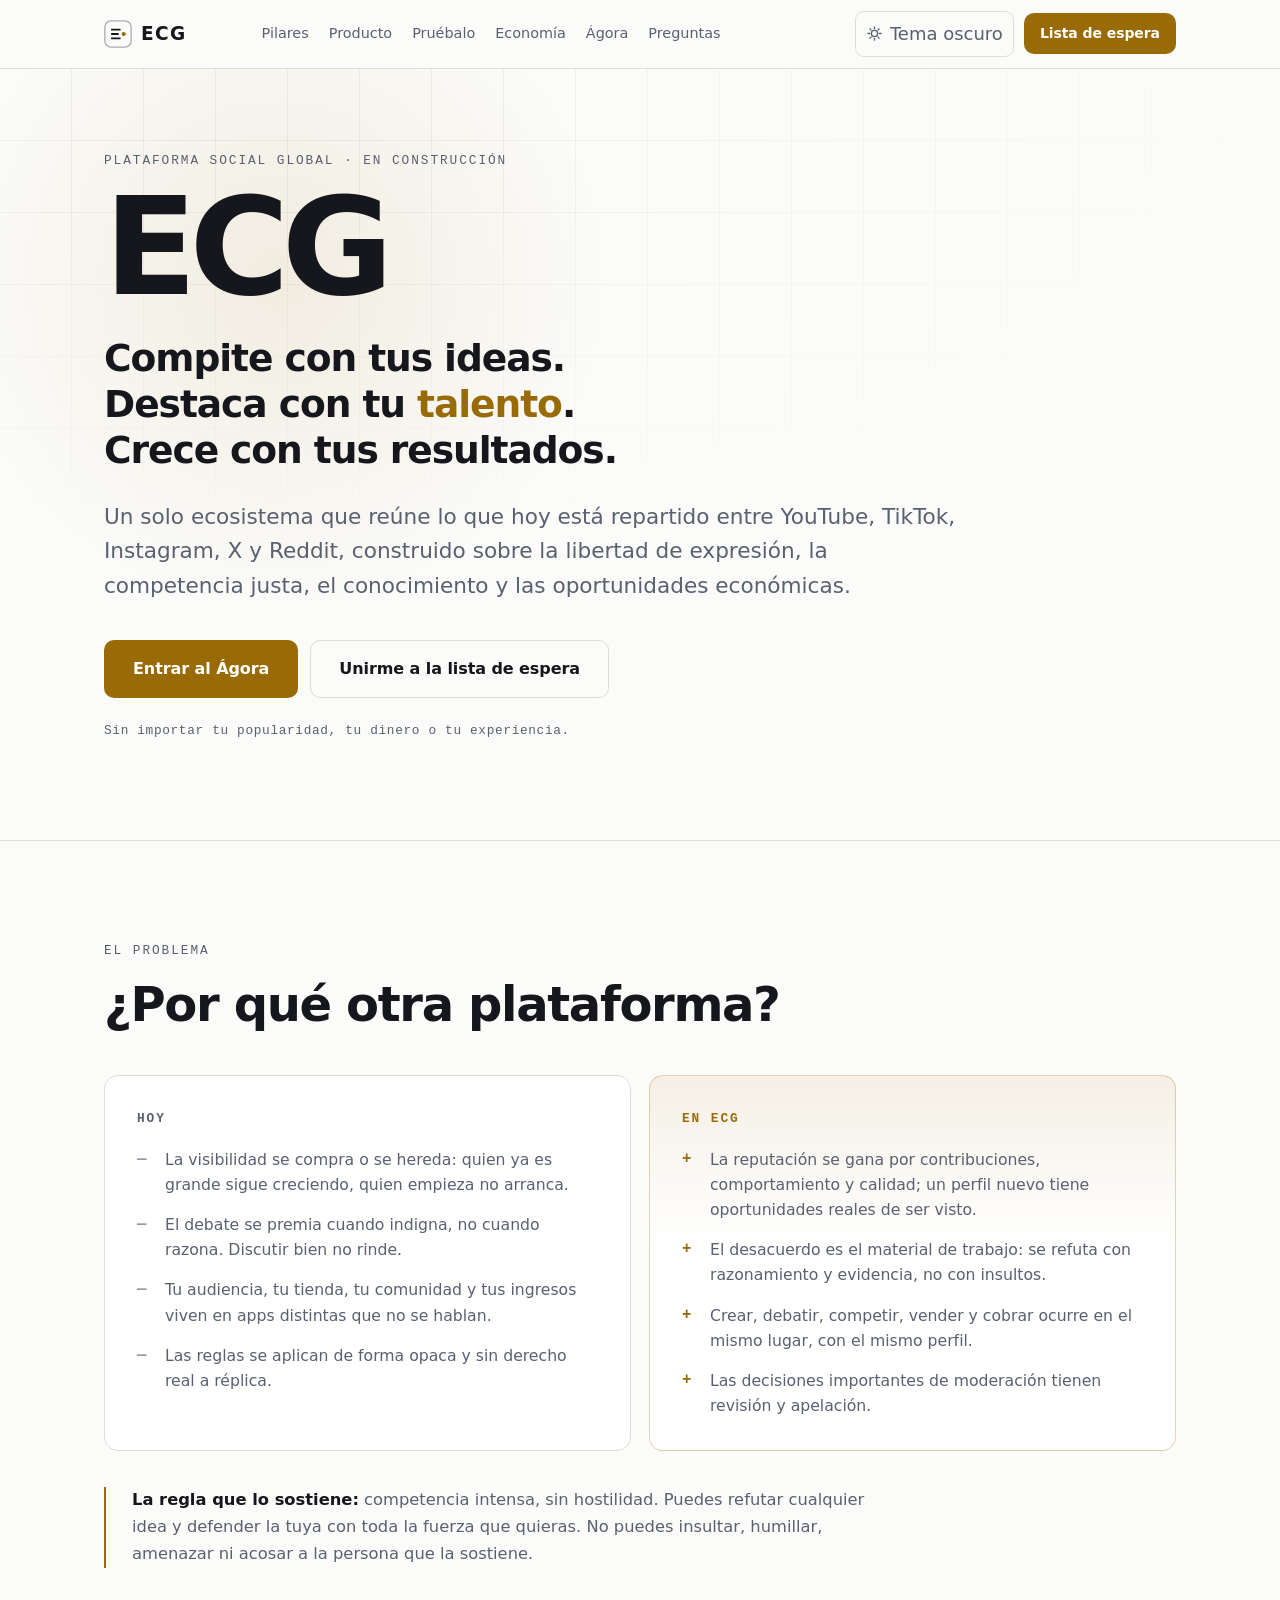
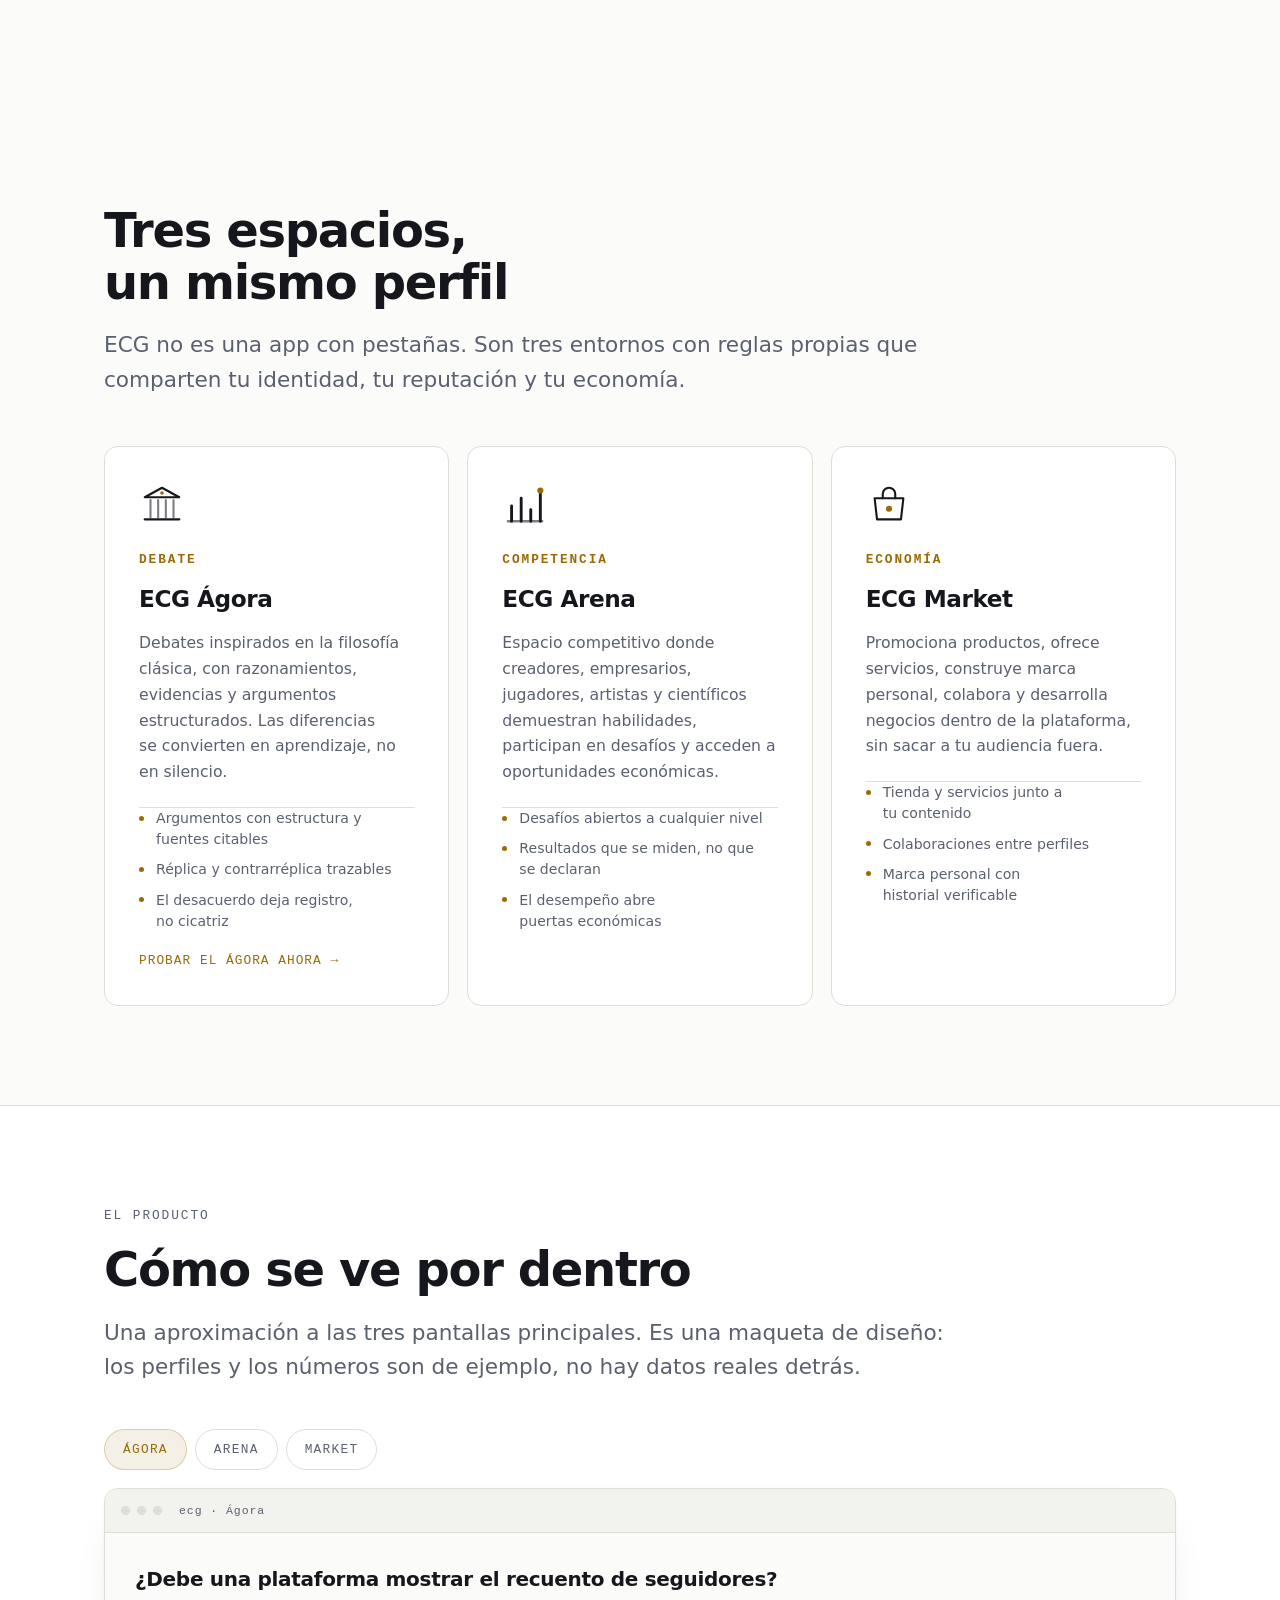
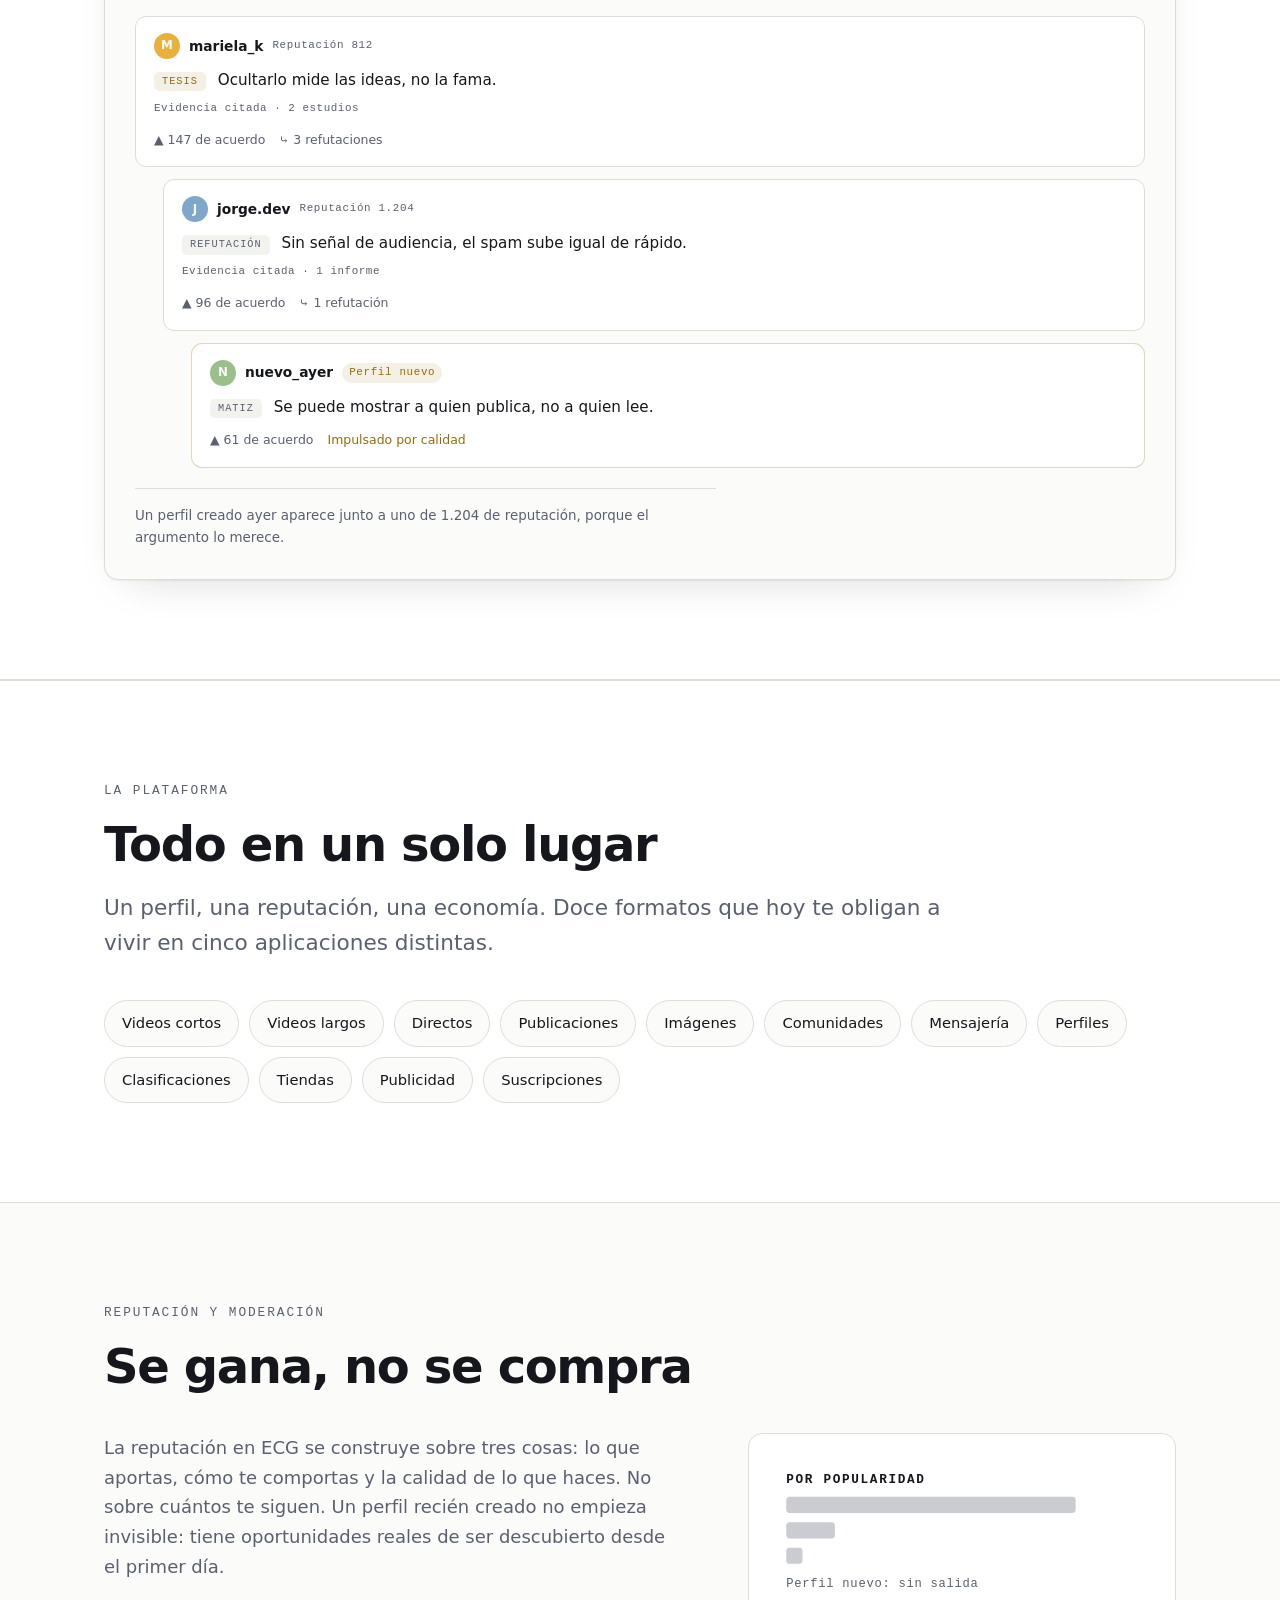
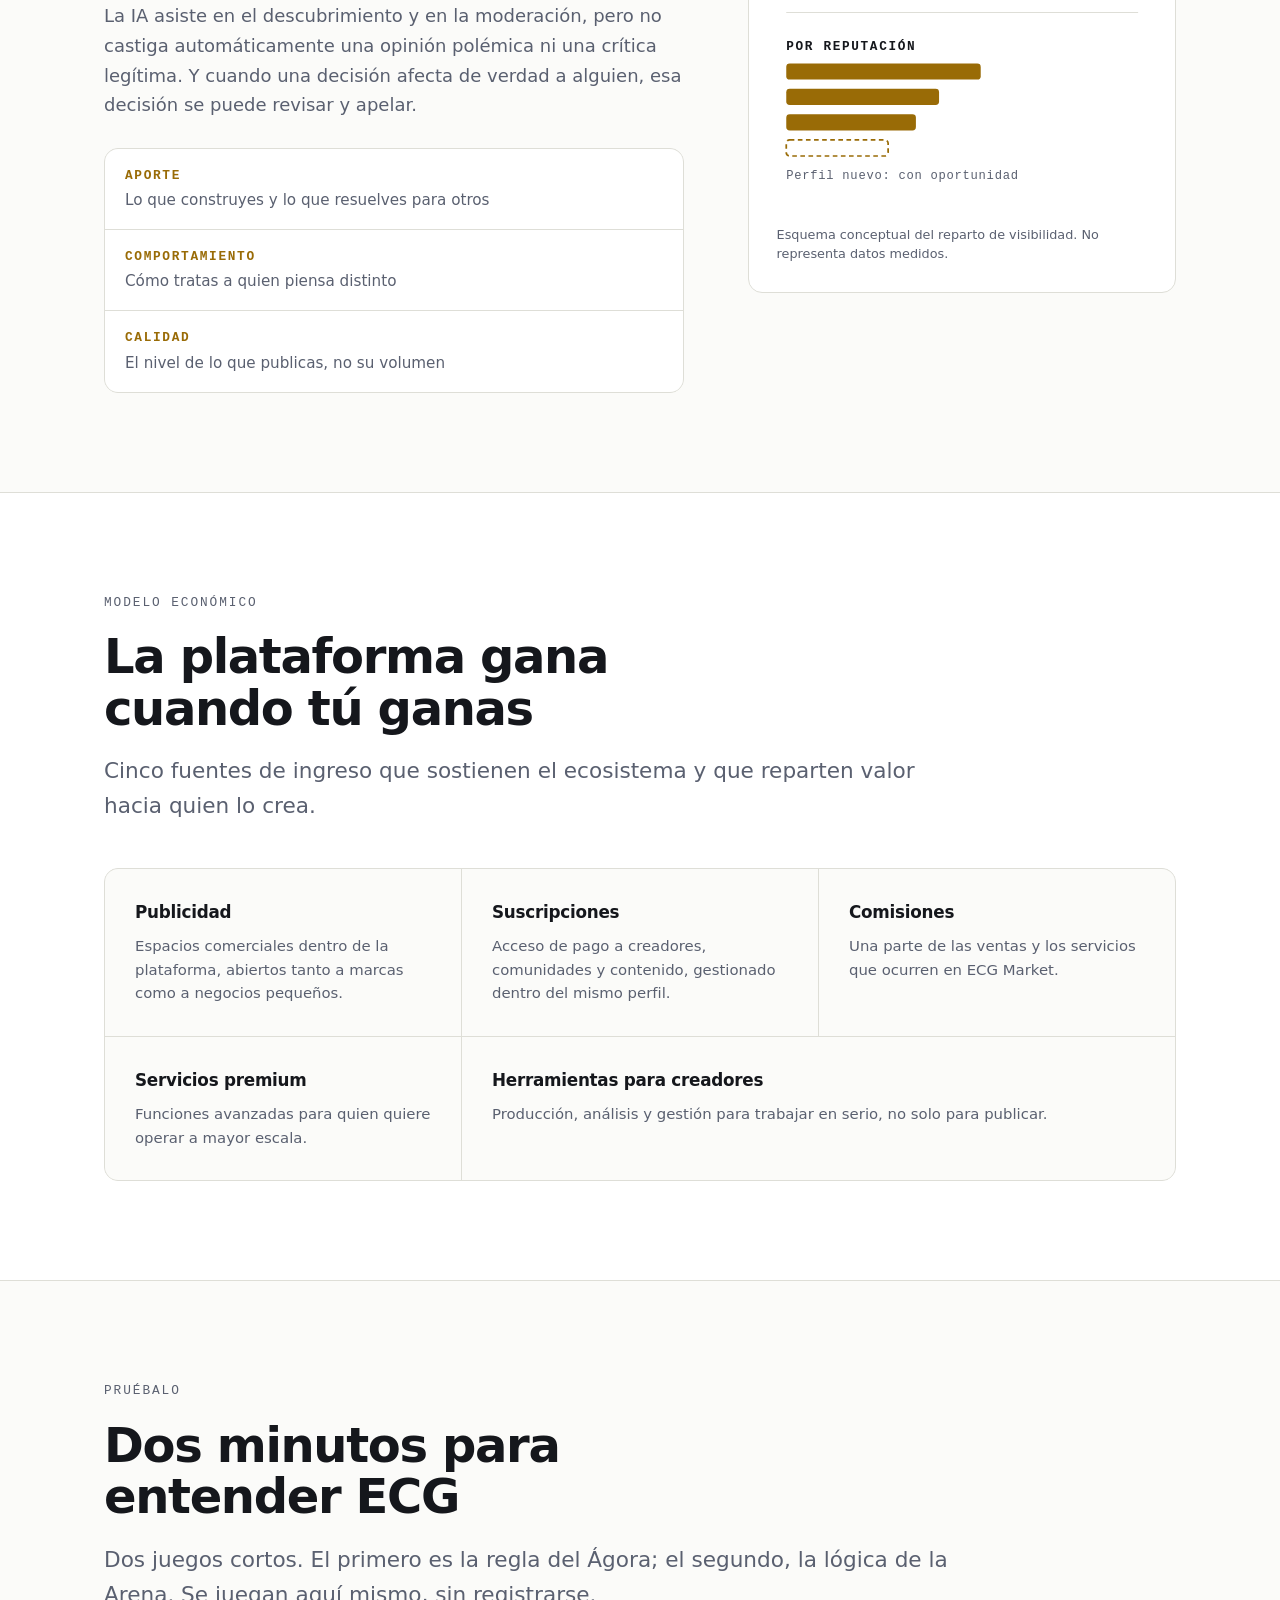
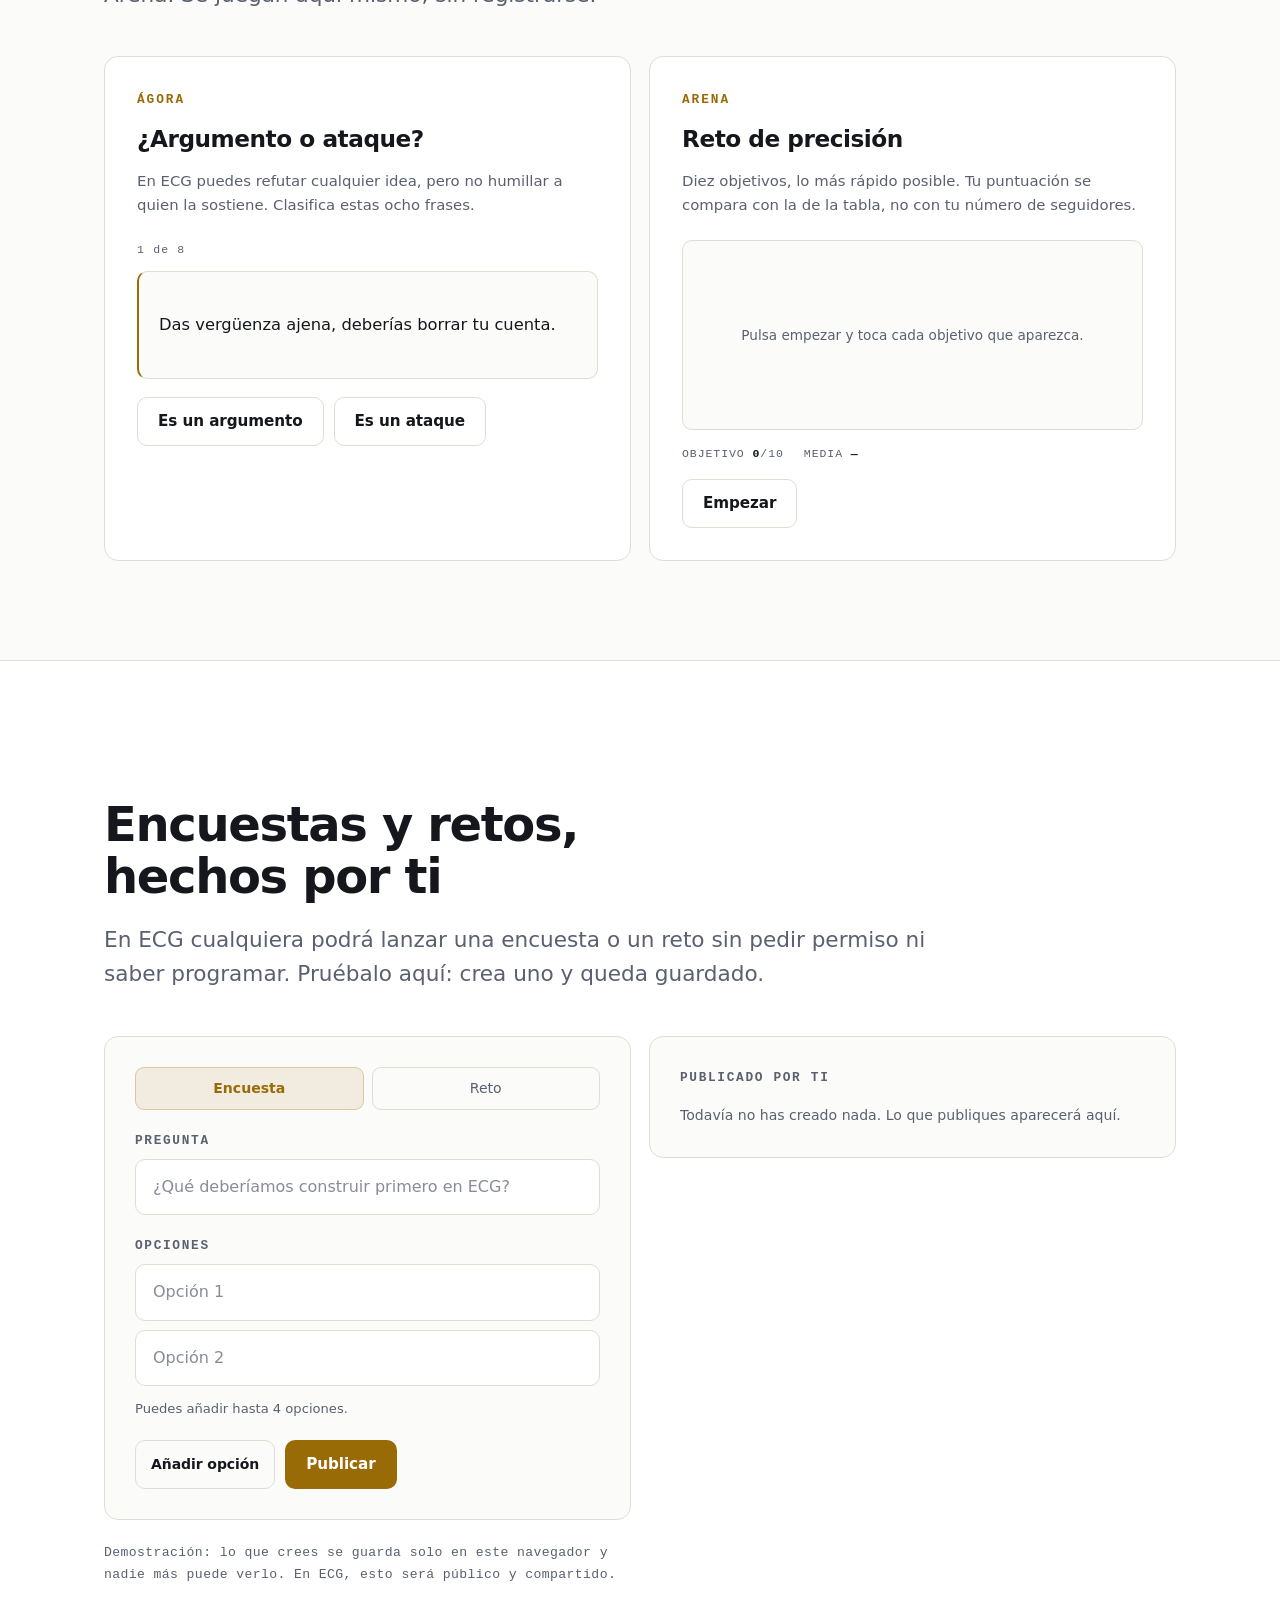
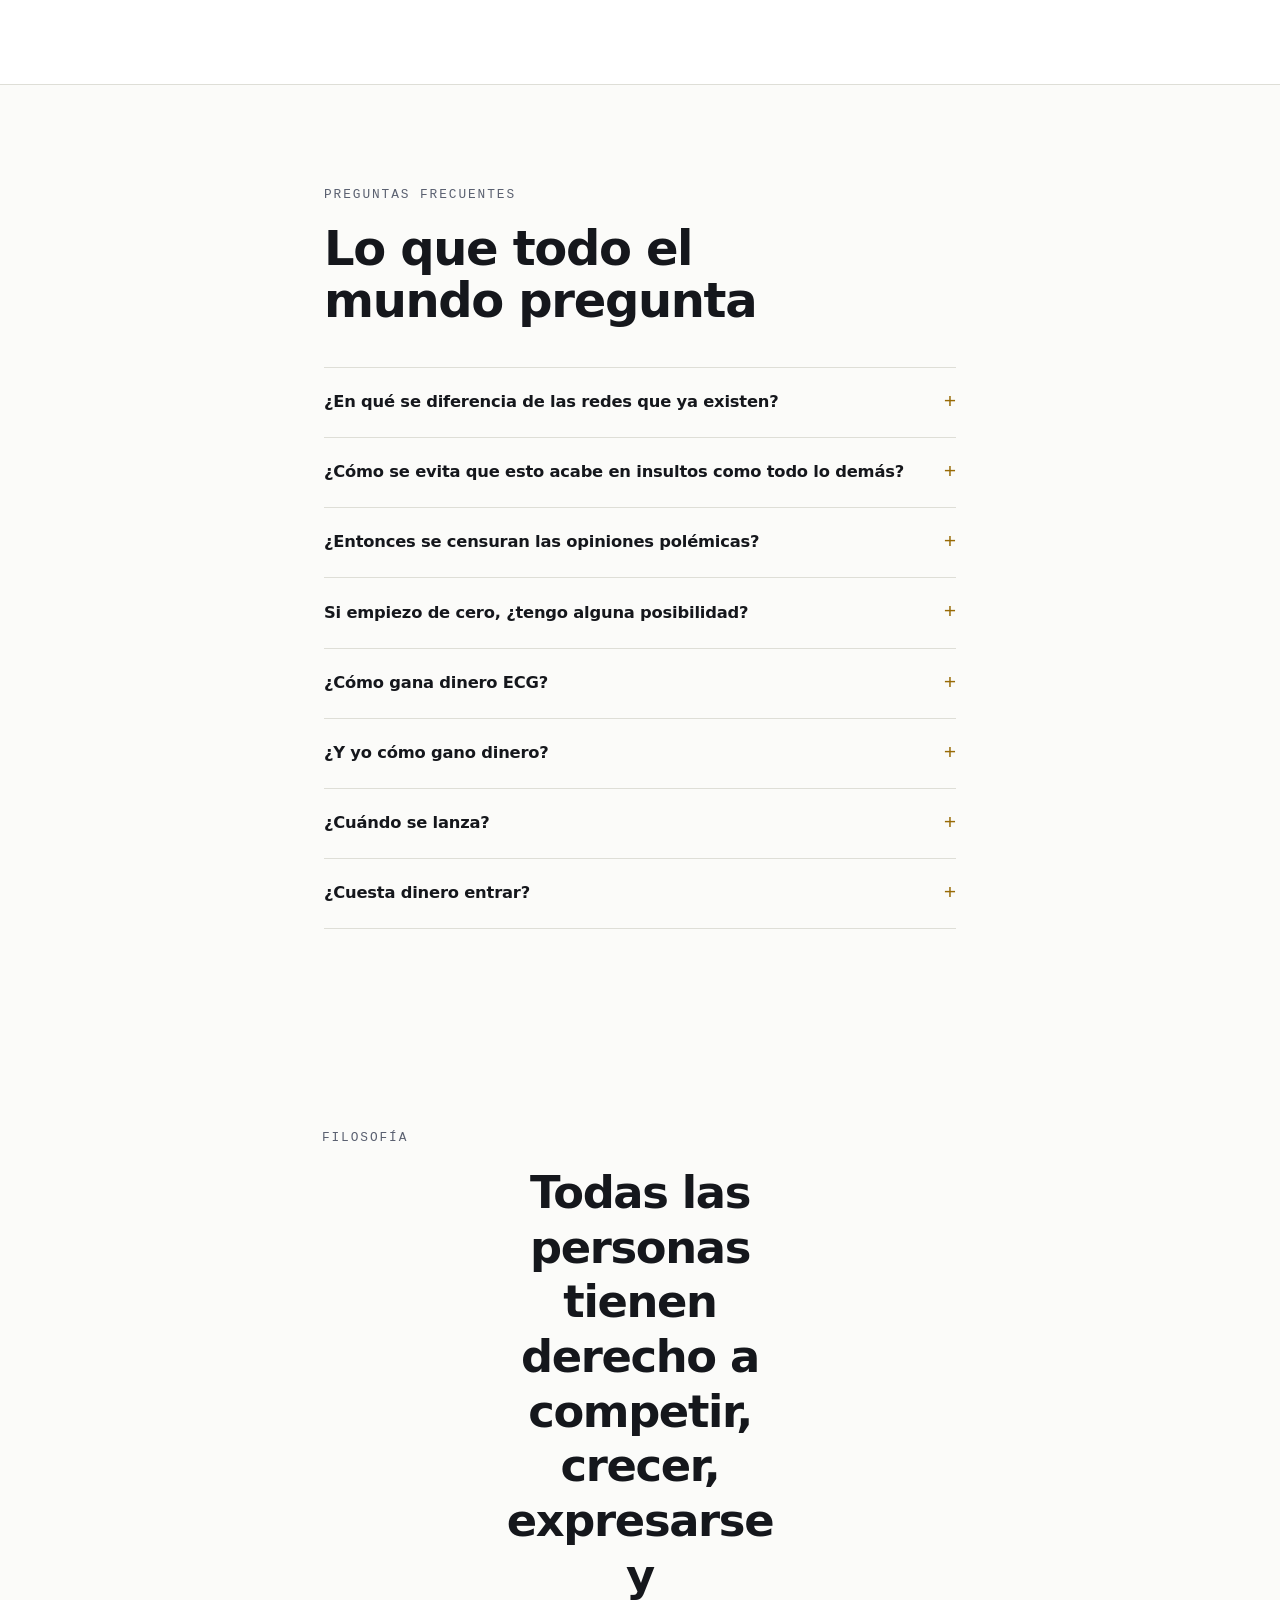
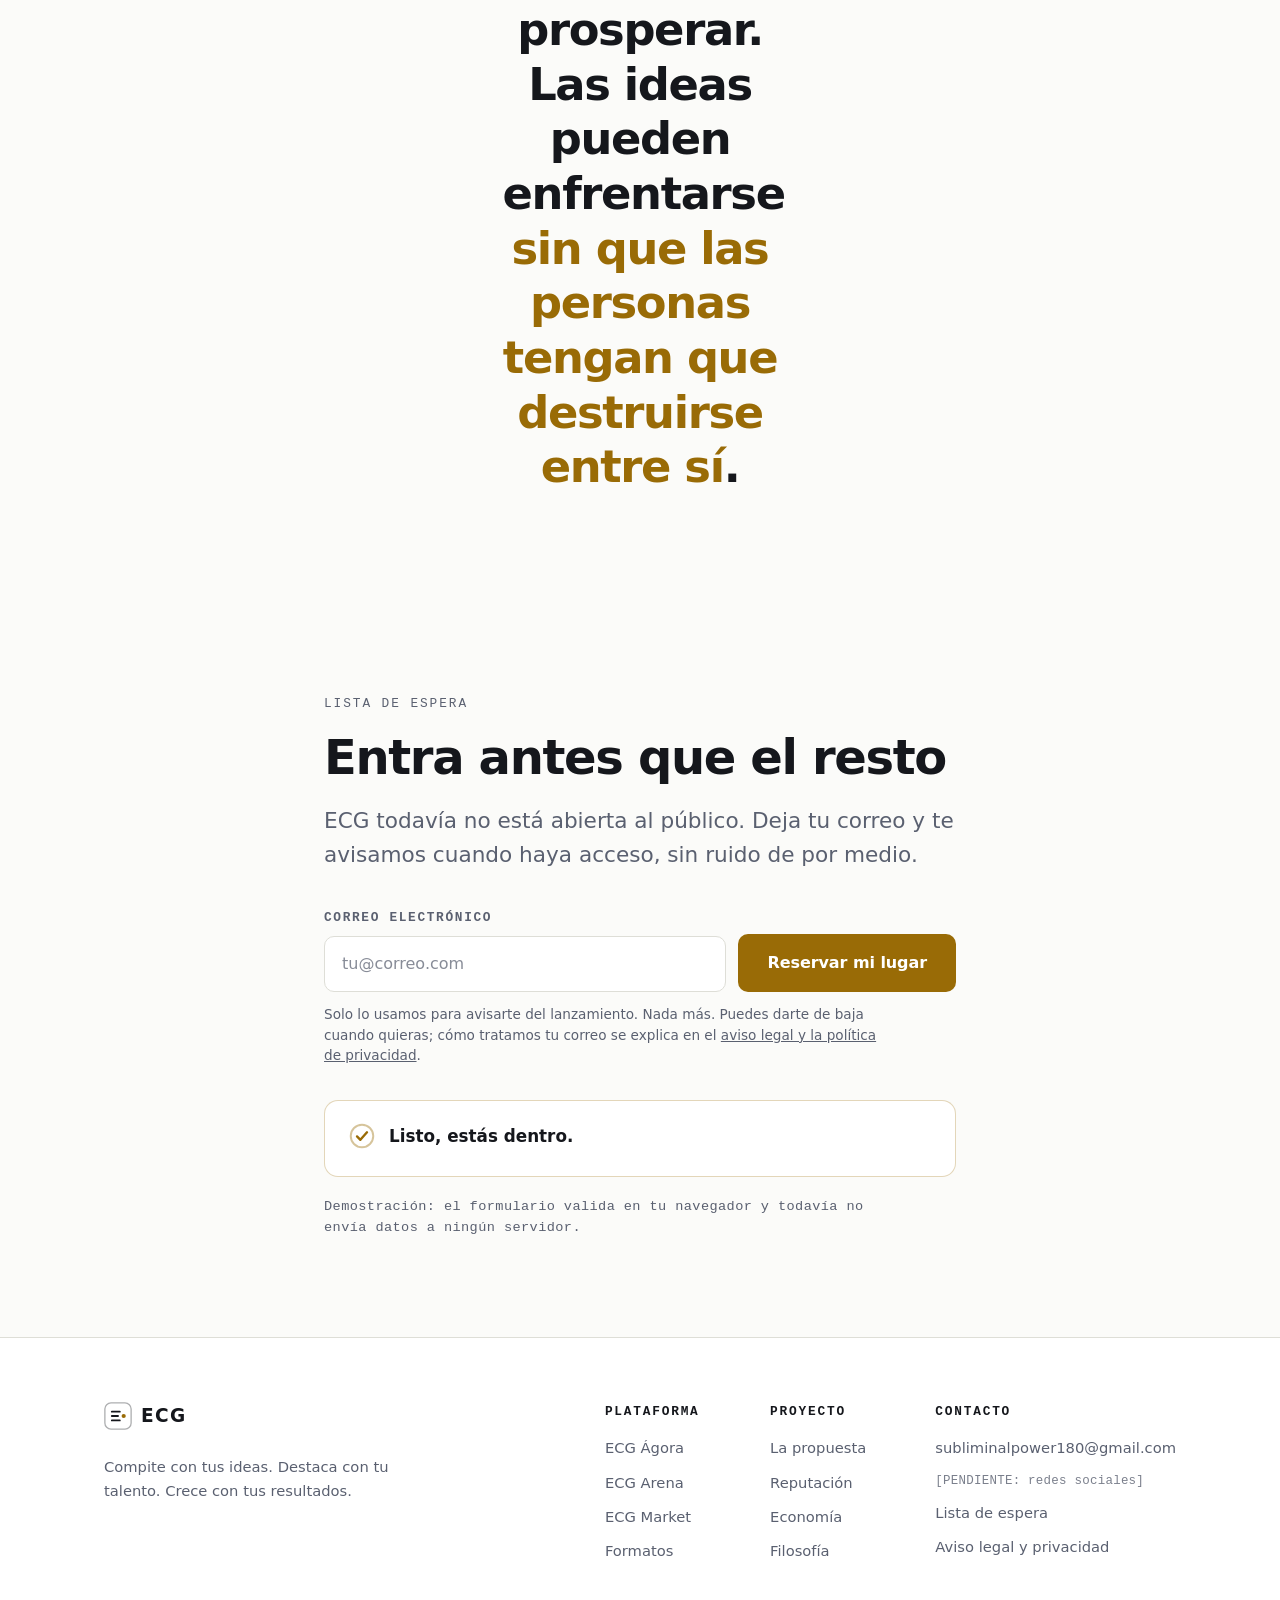
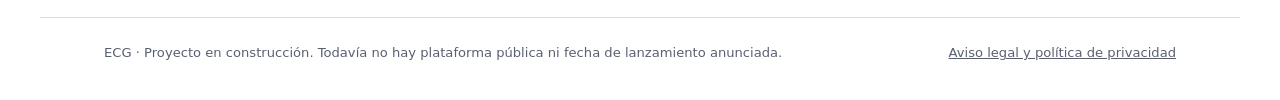
==== commit e440f75b: "Anadir el Agora: primera parte funcional de la plataforma Deja de ser maqueta. agora.html trae cuent" ====
--- a/index.html
+++ b/index.html
@@ -25,8 +25,8 @@
 <meta name="twitter:description" content="Debate, competencia y economia en un solo ecosistema. Lista de espera abierta.">
 <meta name="twitter:image" content="https://elpicantecl052-pixel.github.io/ECG/assets/og-image.png">
 <meta name="twitter:image:alt" content="ECG — Compite con tus ideas. Destaca con tu talento. Crece con tus resultados.">
-<link rel="stylesheet" href="css/reset.css?v=6">
-<link rel="stylesheet" href="css/styles.css?v=6">
+<link rel="stylesheet" href="css/reset.css?v=7">
+<link rel="stylesheet" href="css/styles.css?v=7">
 <!-- Analiticas pendientes: crea un sitio gratuito en goatcounter.com
      y pon tu codigo en GOATCOUNTER, dentro de tools/build.py. -->
 </head>
@@ -49,6 +49,7 @@
       <a href="#producto">Producto</a>
       <a href="#juegos">Pruébalo</a>
       <a href="#economia">Economía</a>
+      <a href="agora.html">Ágora</a>
       <a href="#faq">Preguntas</a>
     </nav>
 
@@ -95,8 +96,8 @@
       </p>
 
       <div class="hero__cta reveal">
-        <a class="btn btn--lg" href="#lista">Unirme a la lista de espera</a>
-        <a class="btn btn--ghost btn--lg" href="#propuesta">Por qué existe ECG</a>
+        <a class="btn btn--lg" href="agora.html">Entrar al Ágora</a>
+        <a class="btn btn--ghost btn--lg" href="#lista">Unirme a la lista de espera</a>
       </div>
 
       <p class="hero__note reveal">
@@ -173,6 +174,7 @@
             <li>Réplica y contrarréplica trazables</li>
             <li>El desacuerdo deja registro, no cicatriz</li>
           </ul>
+          <p class="pil__cta"><a href="agora.html">Probar el Ágora ahora →</a></p>
         </article>
 
         <article class="pil reveal">
@@ -783,7 +785,7 @@
   </div>
 </footer>
 
-<script src="js/main.js?v=6"></script>
-<script src="js/interactive.js?v=6"></script>
+<script src="js/main.js?v=7"></script>
+<script src="js/interactive.js?v=7"></script>
 </body>
 </html>
--- a/css/styles.css
+++ b/css/styles.css
@@ -1948,3 +1948,18 @@
 @media (min-width: 1240px) {
   .hero__motto { max-width: 20ch; }
 }
+
+.pil__cta {
+  margin-top: 18px;
+  font-family: var(--font-mono);
+  font-size: var(--fs-mono);
+  letter-spacing: .08em;
+  text-transform: uppercase;
+}
+
+.pil__cta a {
+  color: var(--accent);
+  text-decoration: none;
+}
+
+.pil__cta a:hover { text-decoration: underline; }
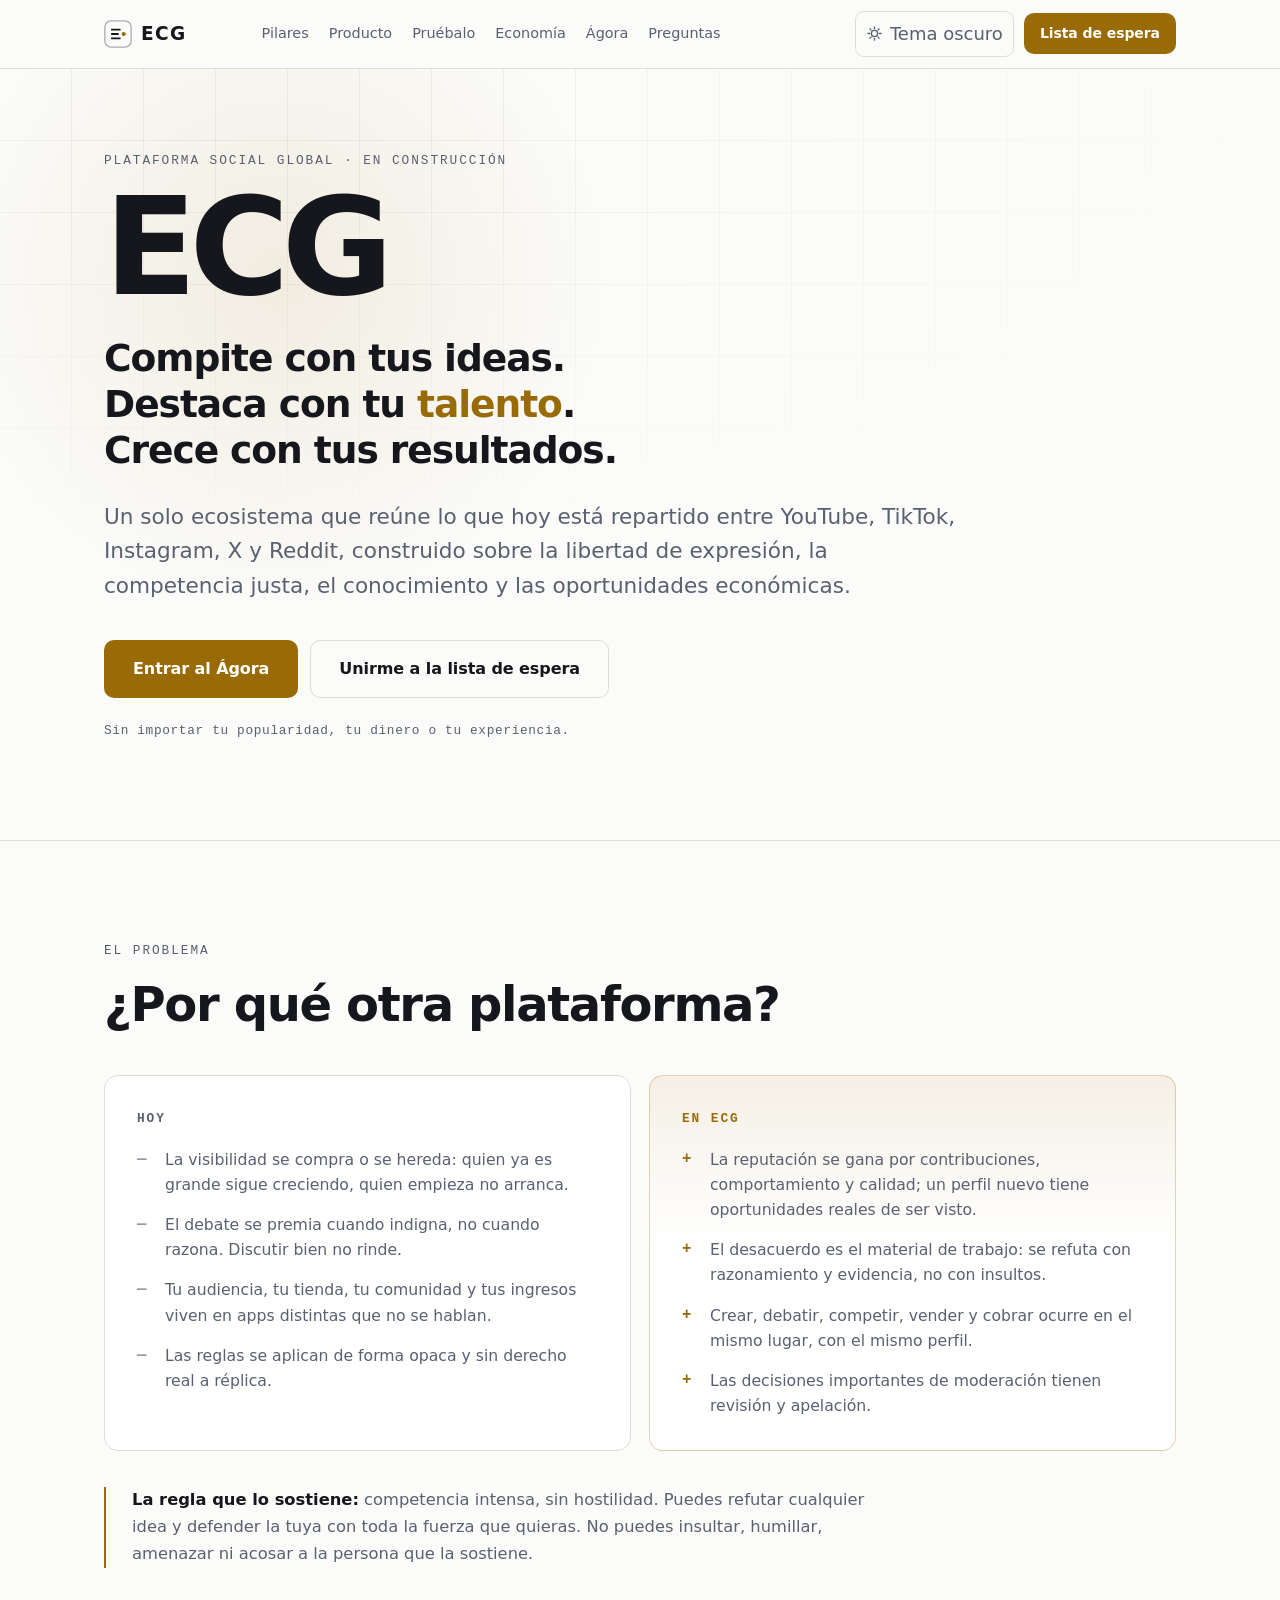
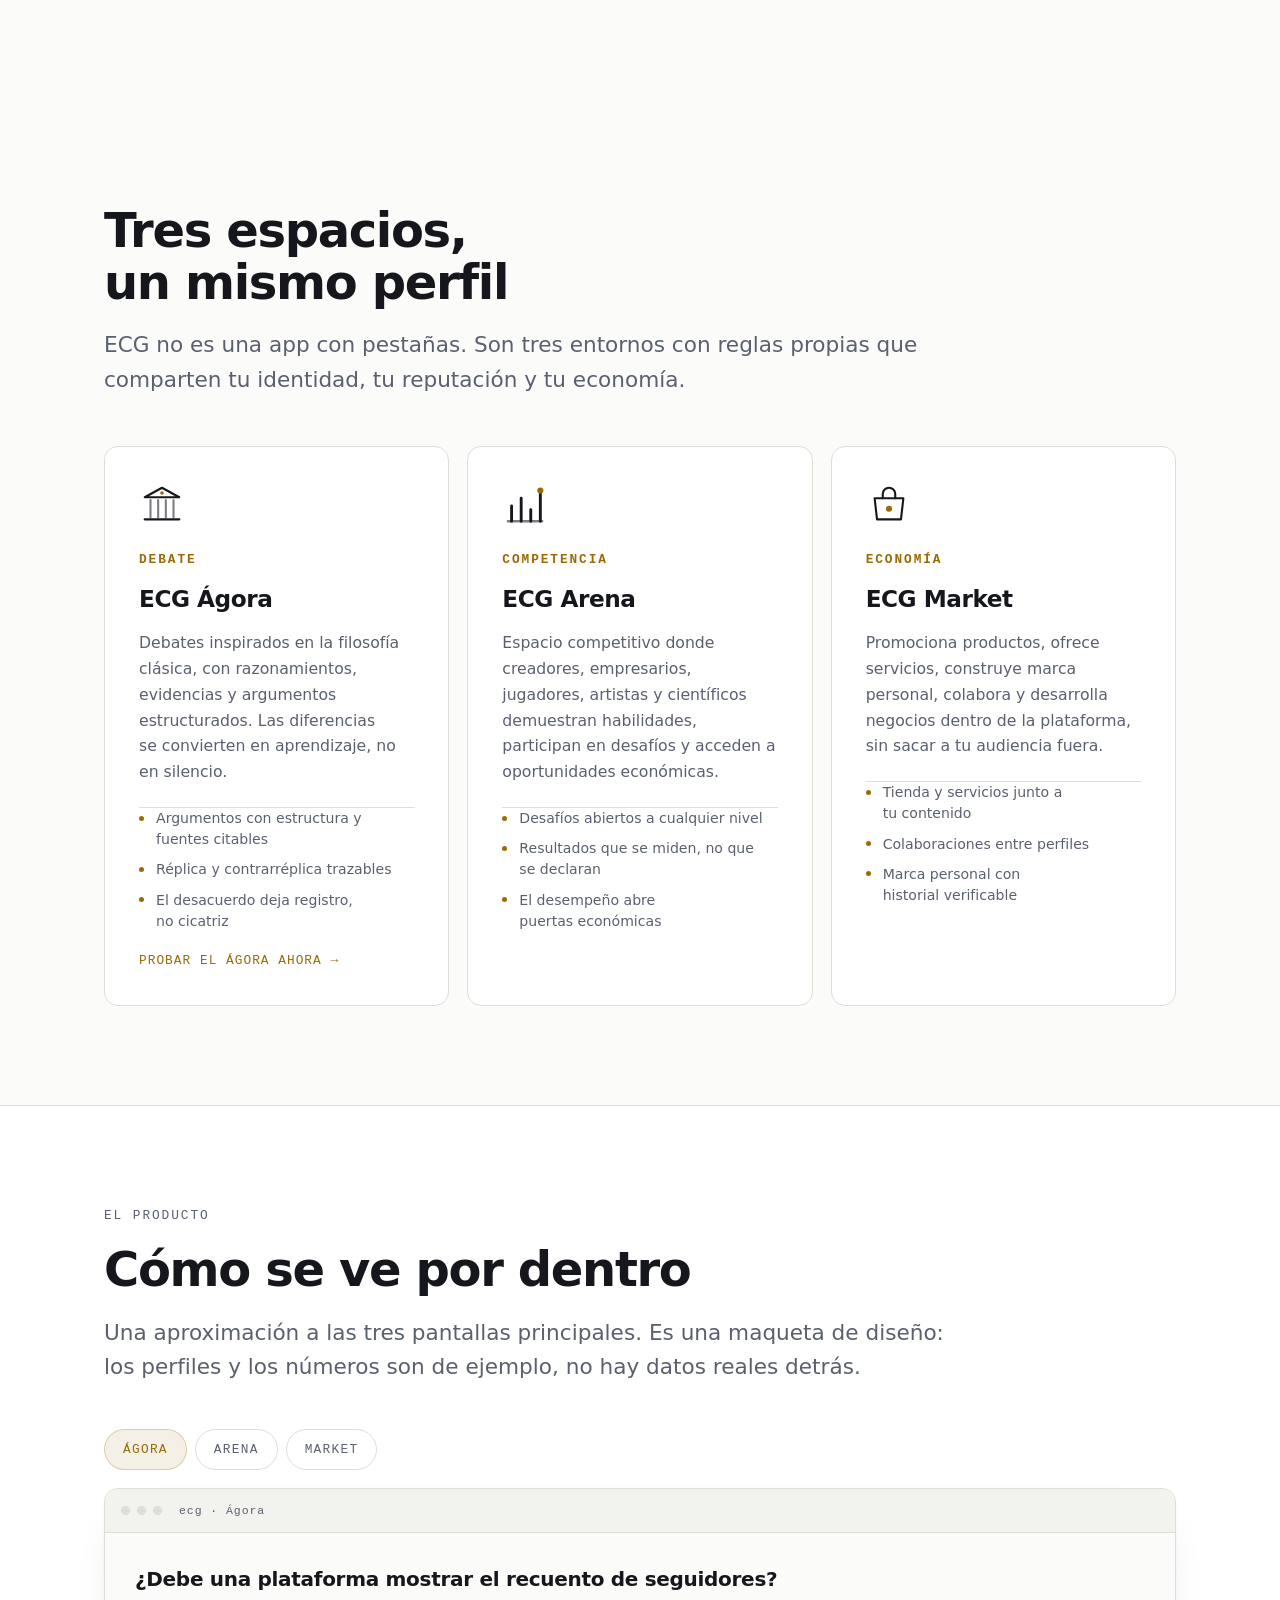
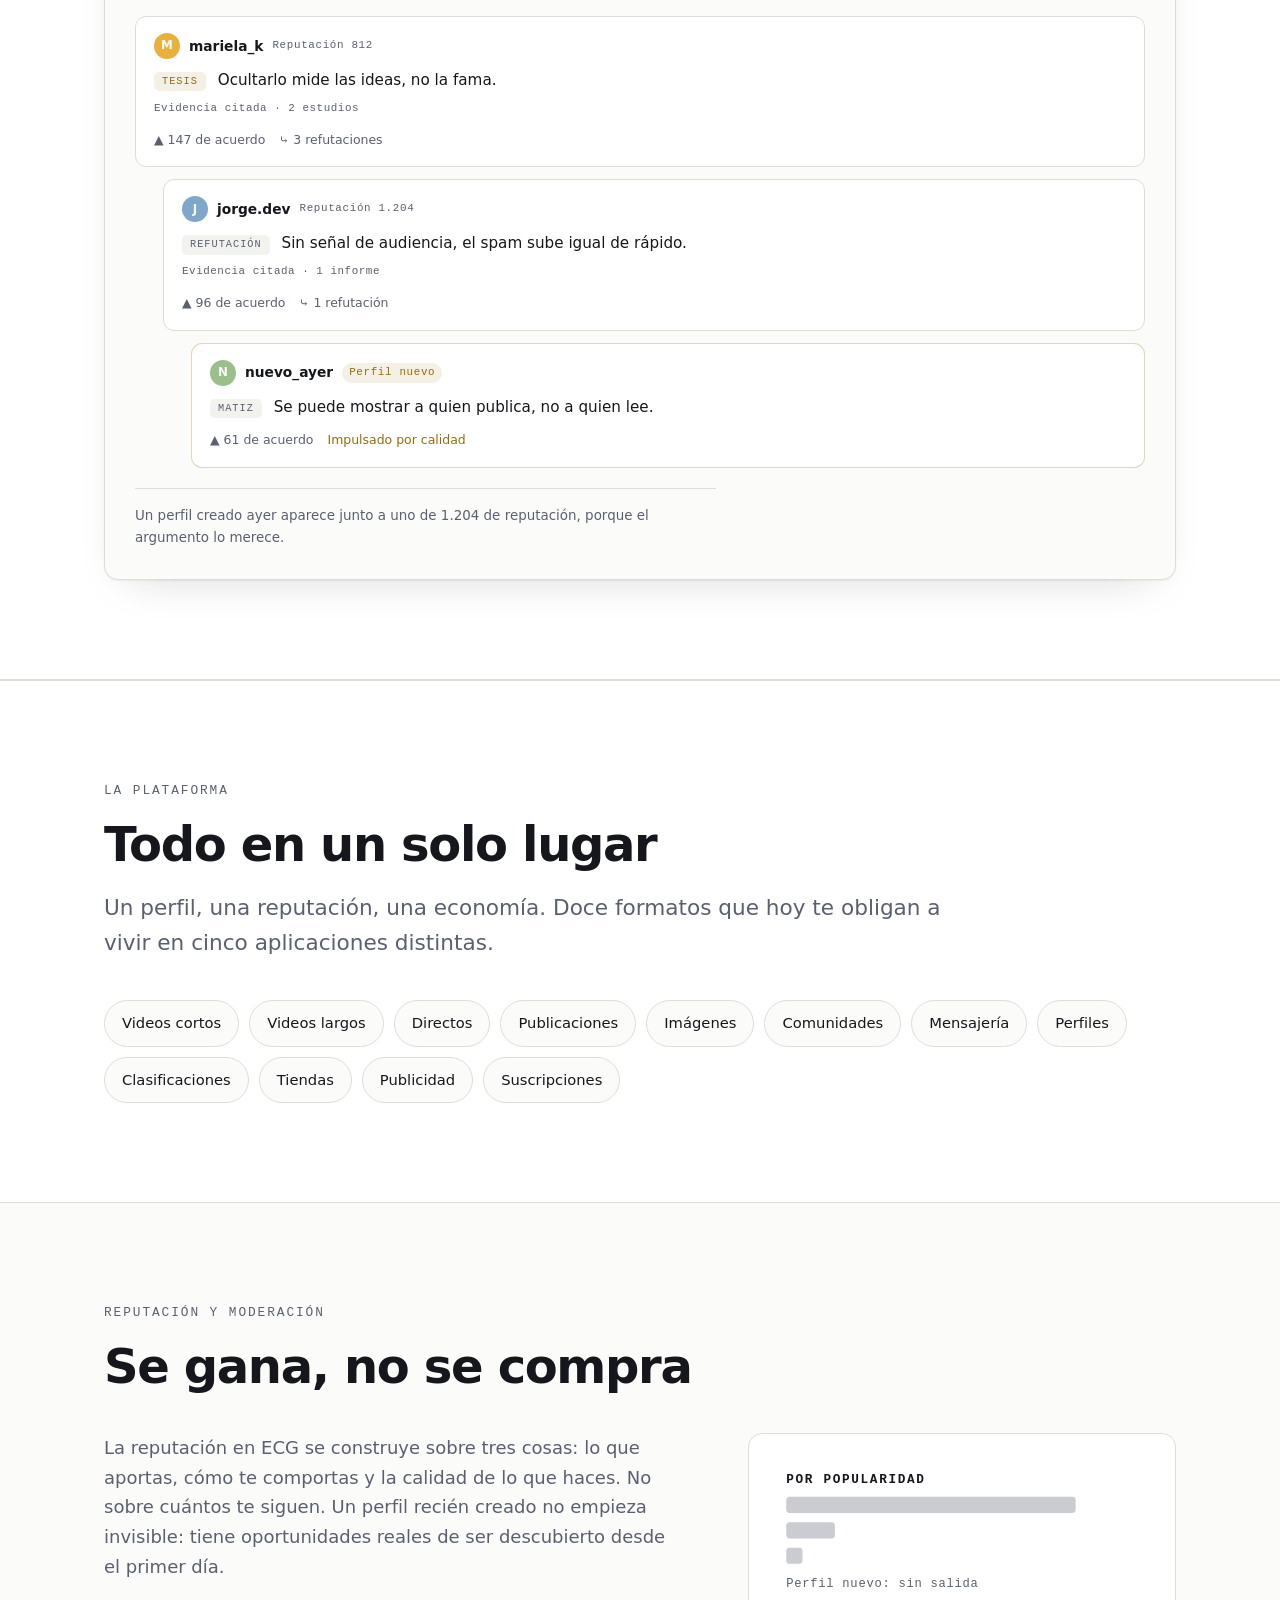
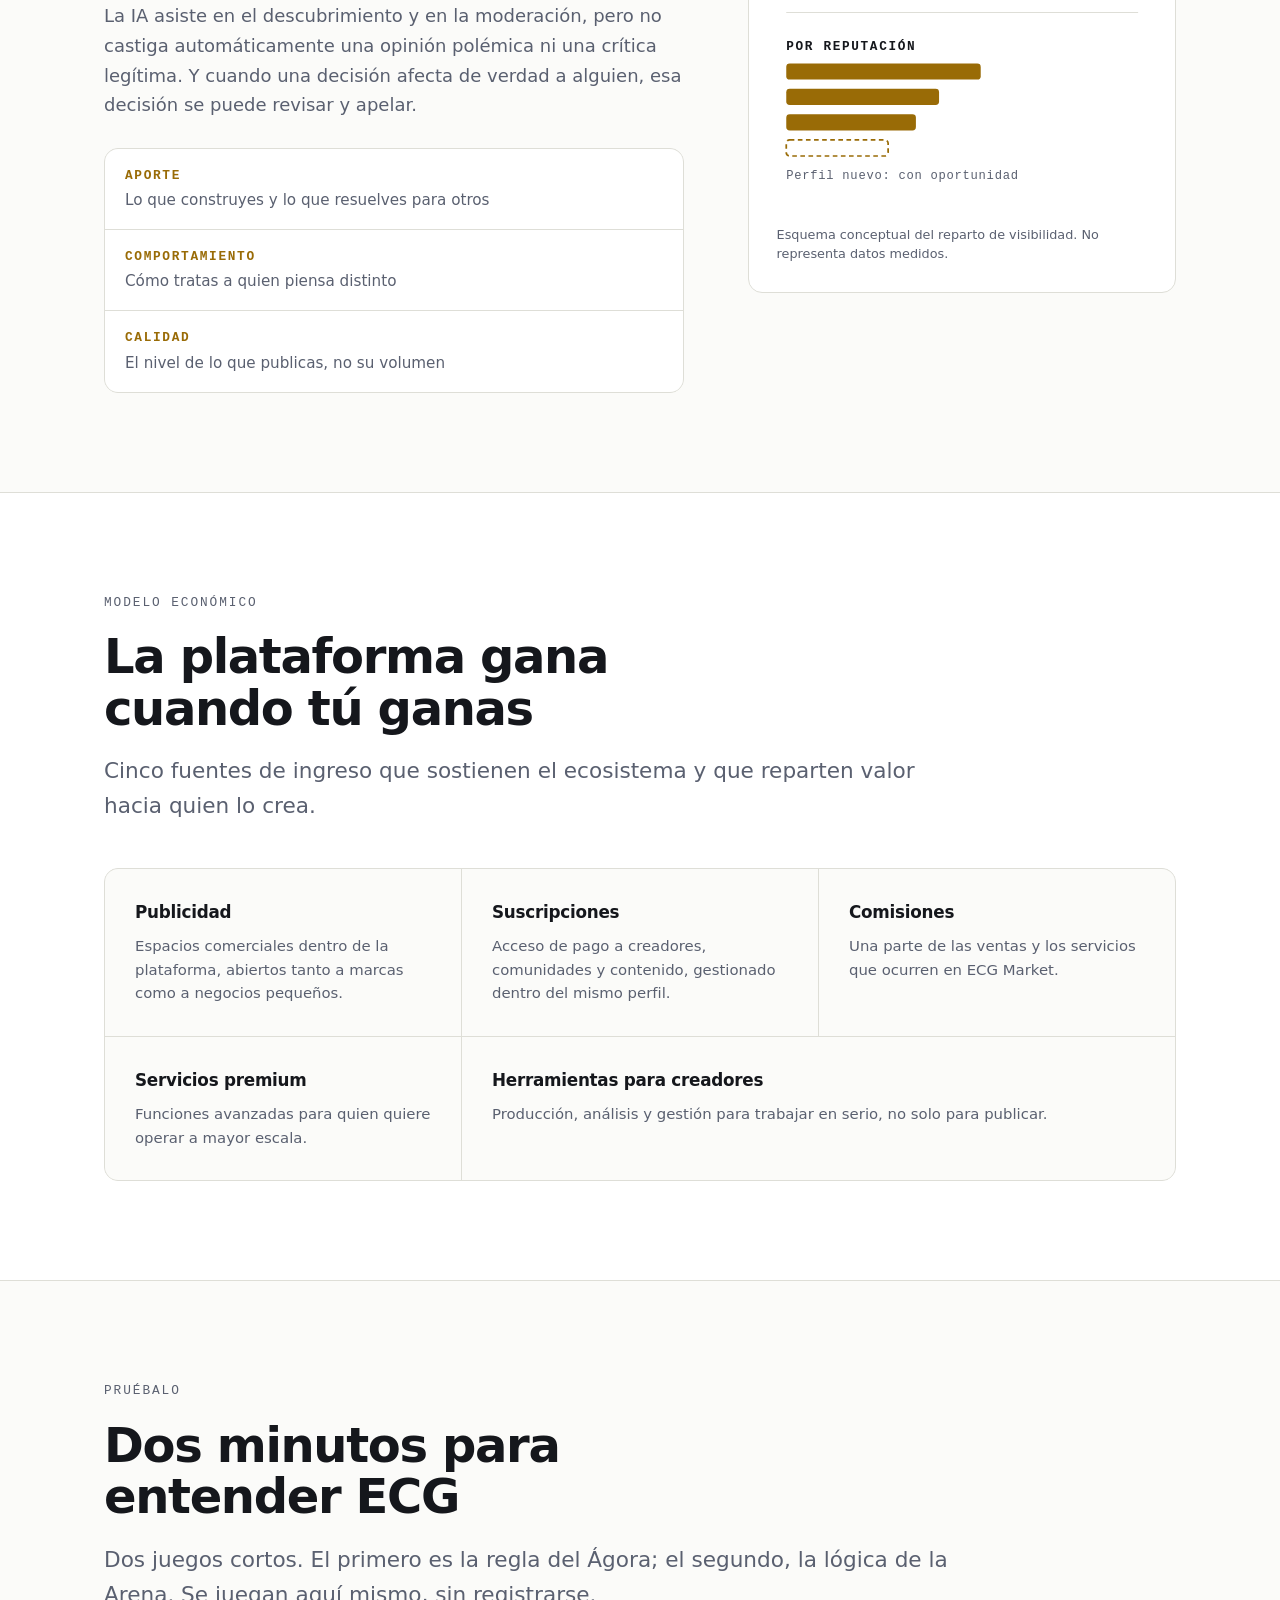
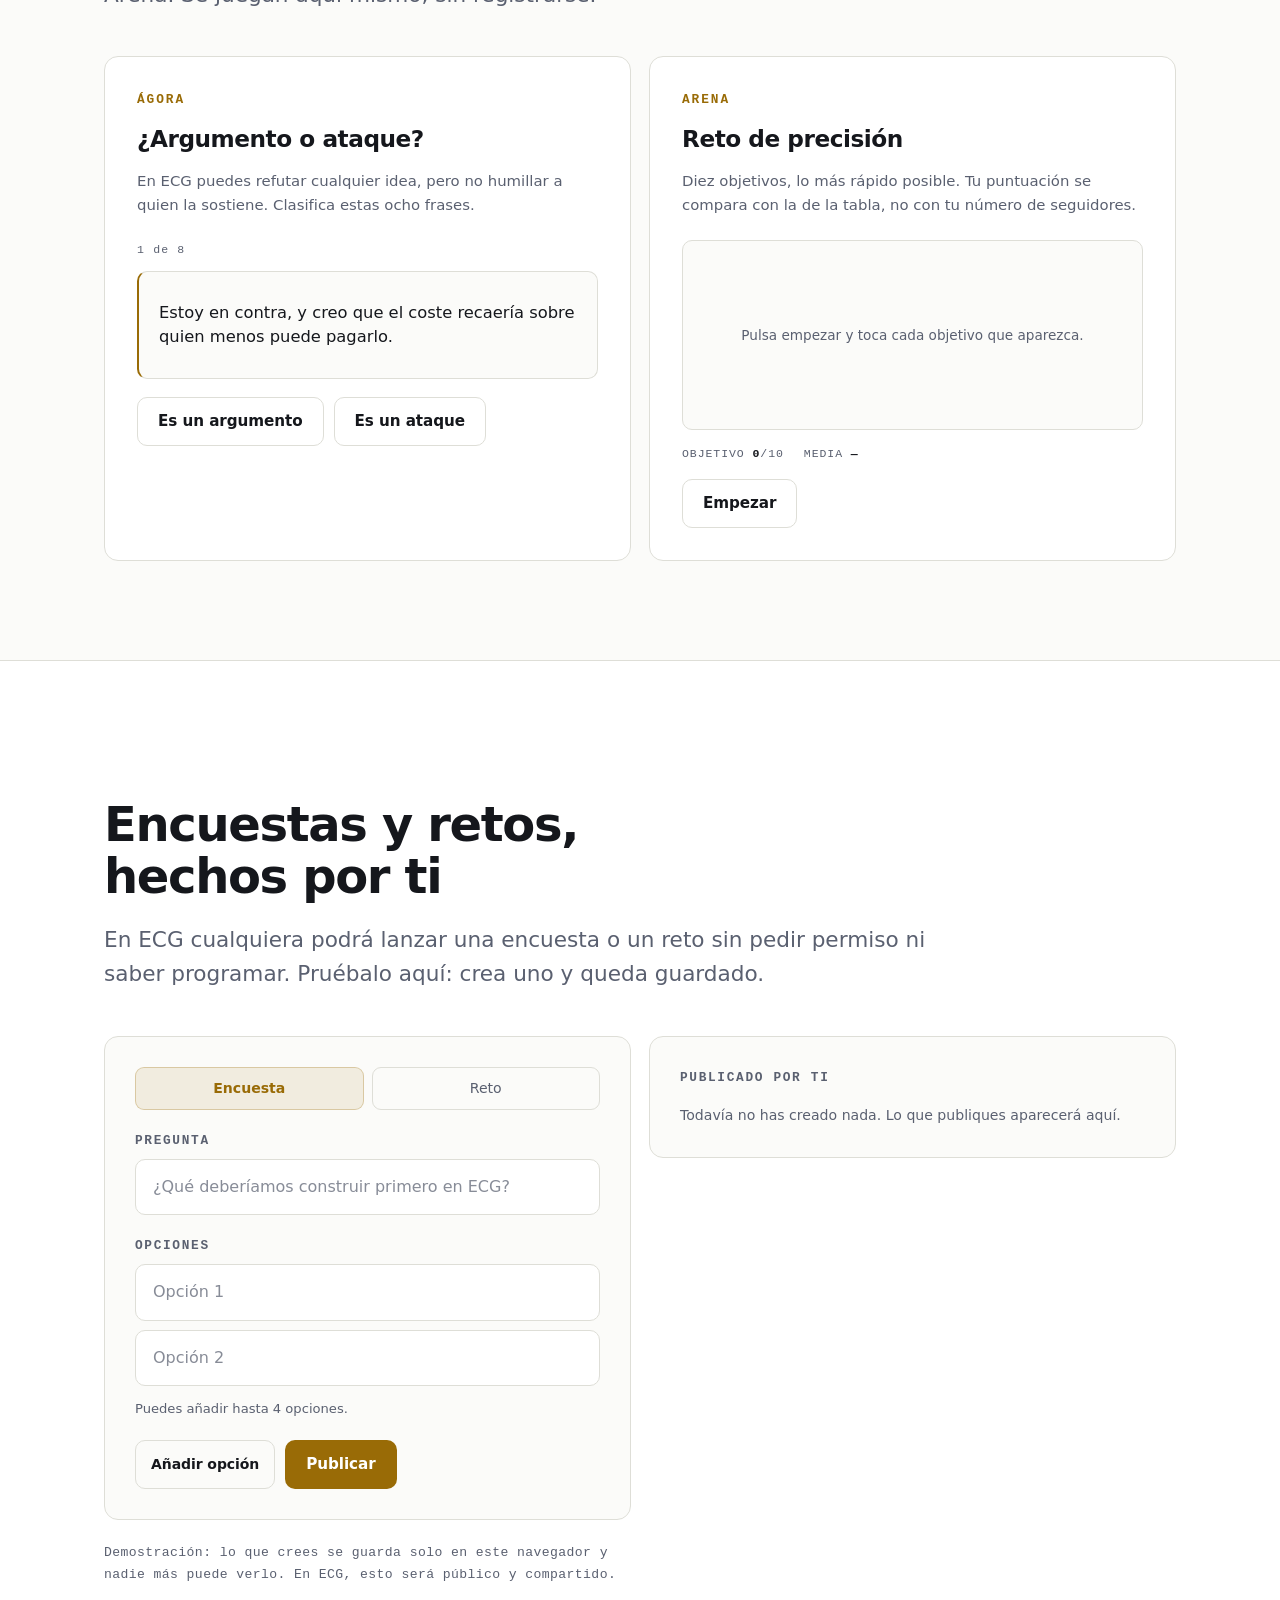
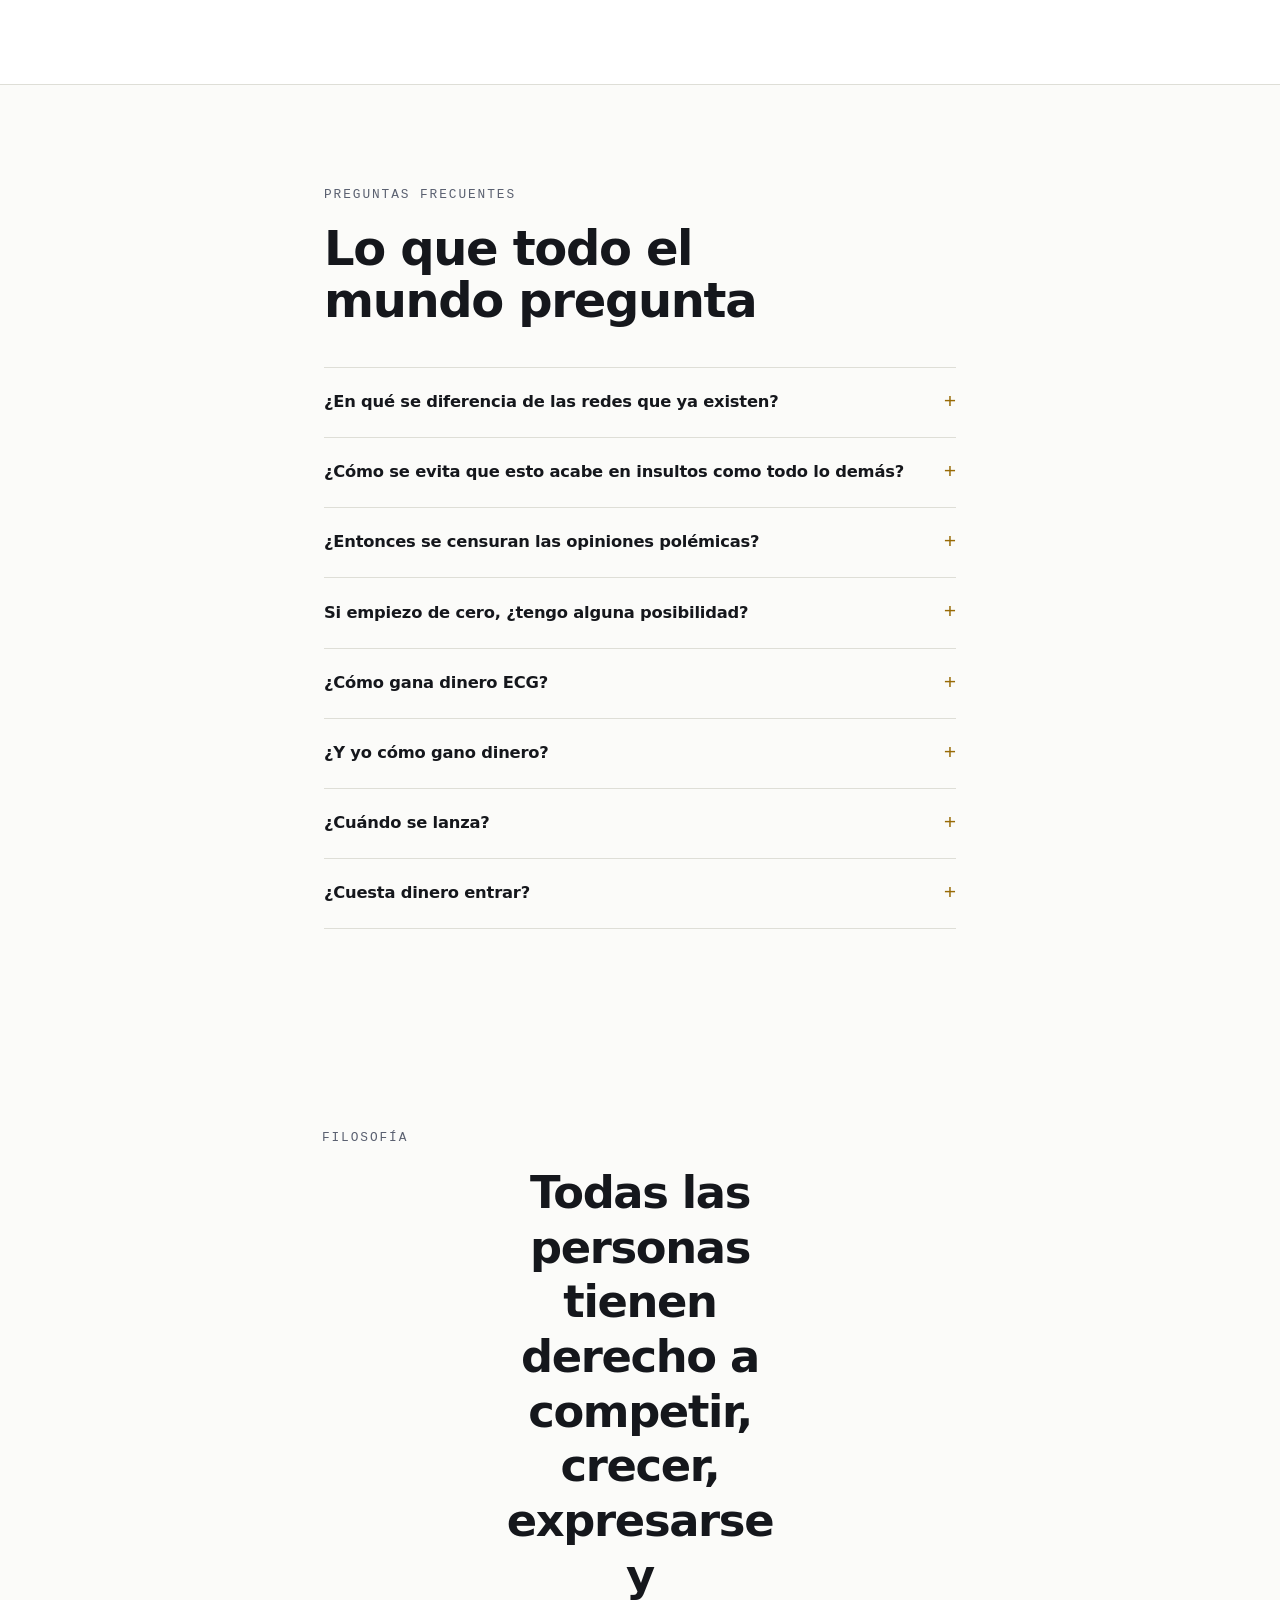
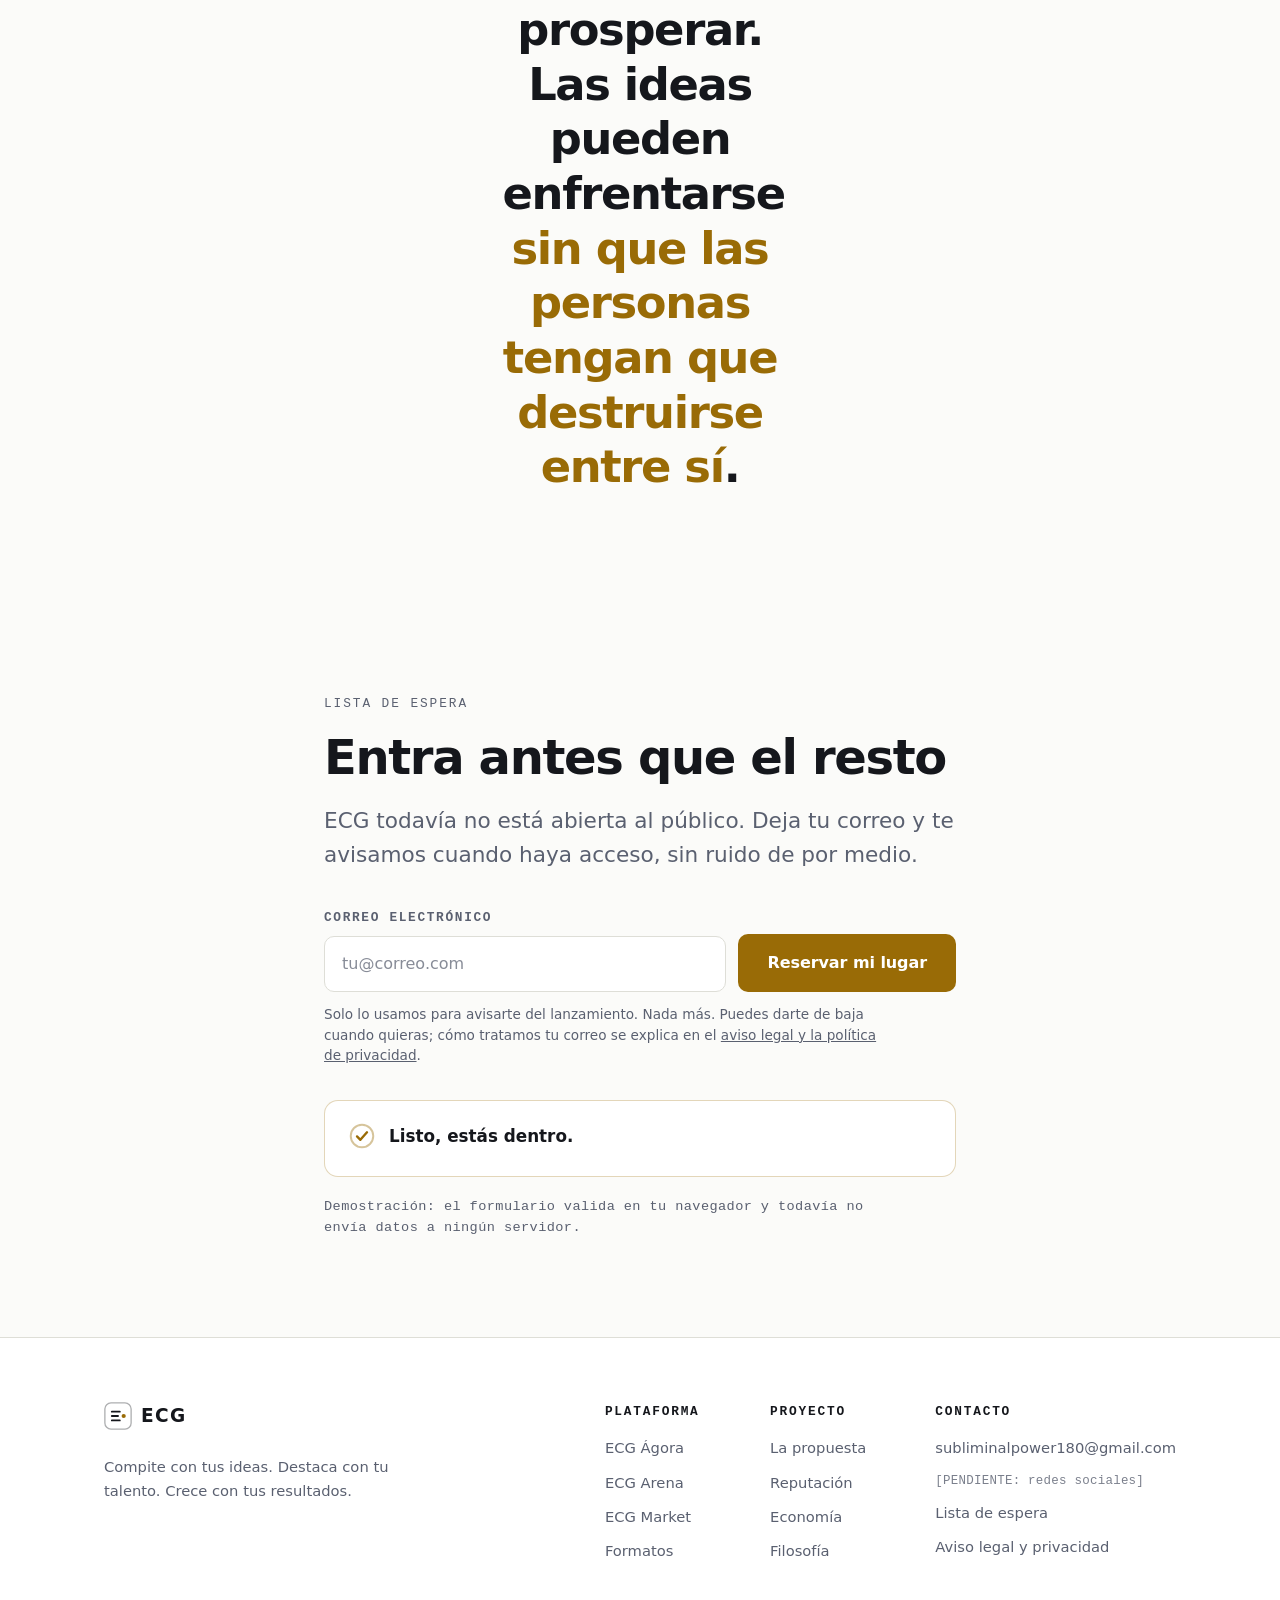
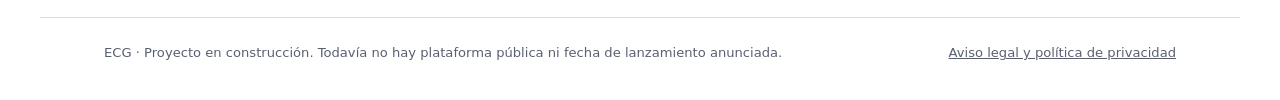
==== commit 6fd90588: "Conectar el Agora a Supabase con respaldo local Carga supabase-js y pone las claves del proyecto. Co" ====
--- a/index.html
+++ b/index.html
@@ -25,8 +25,8 @@
 <meta name="twitter:description" content="Debate, competencia y economia en un solo ecosistema. Lista de espera abierta.">
 <meta name="twitter:image" content="https://elpicantecl052-pixel.github.io/ECG/assets/og-image.png">
 <meta name="twitter:image:alt" content="ECG — Compite con tus ideas. Destaca con tu talento. Crece con tus resultados.">
-<link rel="stylesheet" href="css/reset.css?v=7">
-<link rel="stylesheet" href="css/styles.css?v=7">
+<link rel="stylesheet" href="css/reset.css?v=8">
+<link rel="stylesheet" href="css/styles.css?v=8">
 <!-- Analiticas pendientes: crea un sitio gratuito en goatcounter.com
      y pon tu codigo en GOATCOUNTER, dentro de tools/build.py. -->
 </head>
@@ -785,7 +785,7 @@
   </div>
 </footer>
 
-<script src="js/main.js?v=7"></script>
-<script src="js/interactive.js?v=7"></script>
+<script src="js/main.js?v=8"></script>
+<script src="js/interactive.js?v=8"></script>
 </body>
 </html>
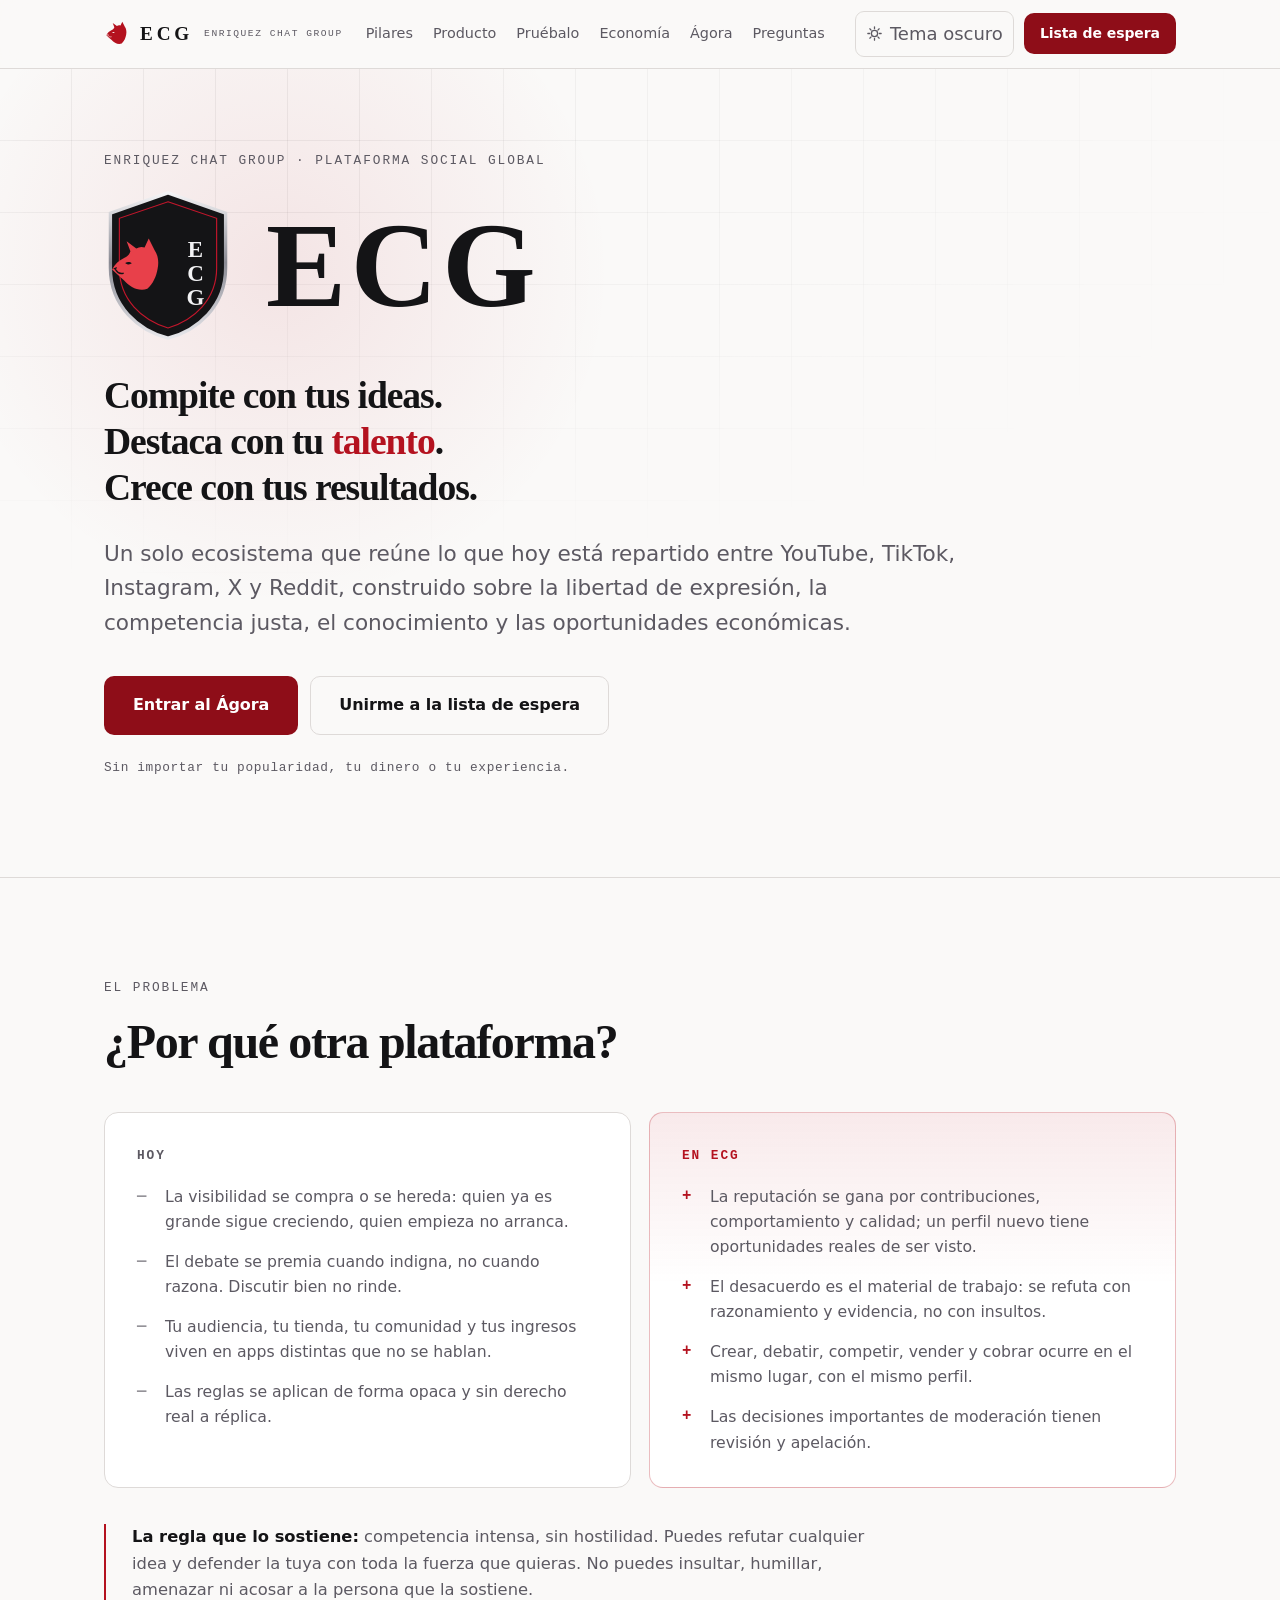
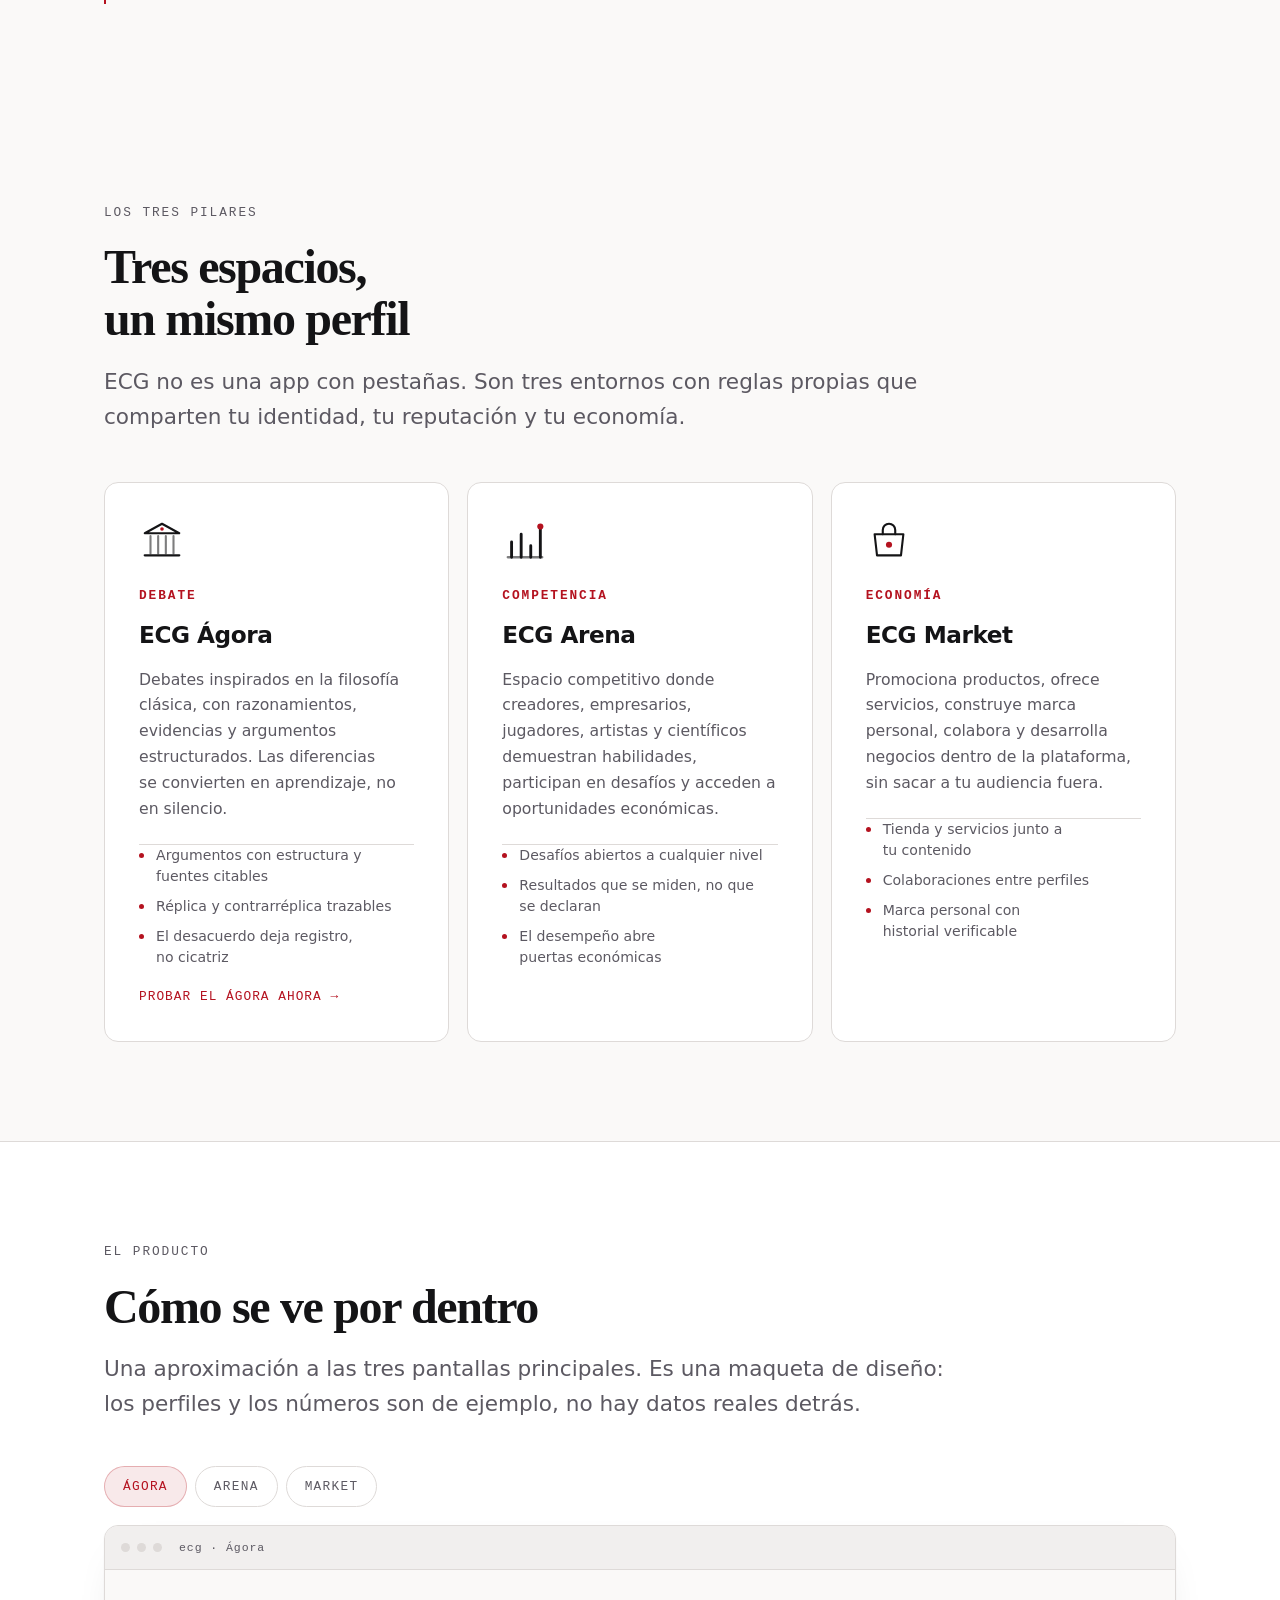
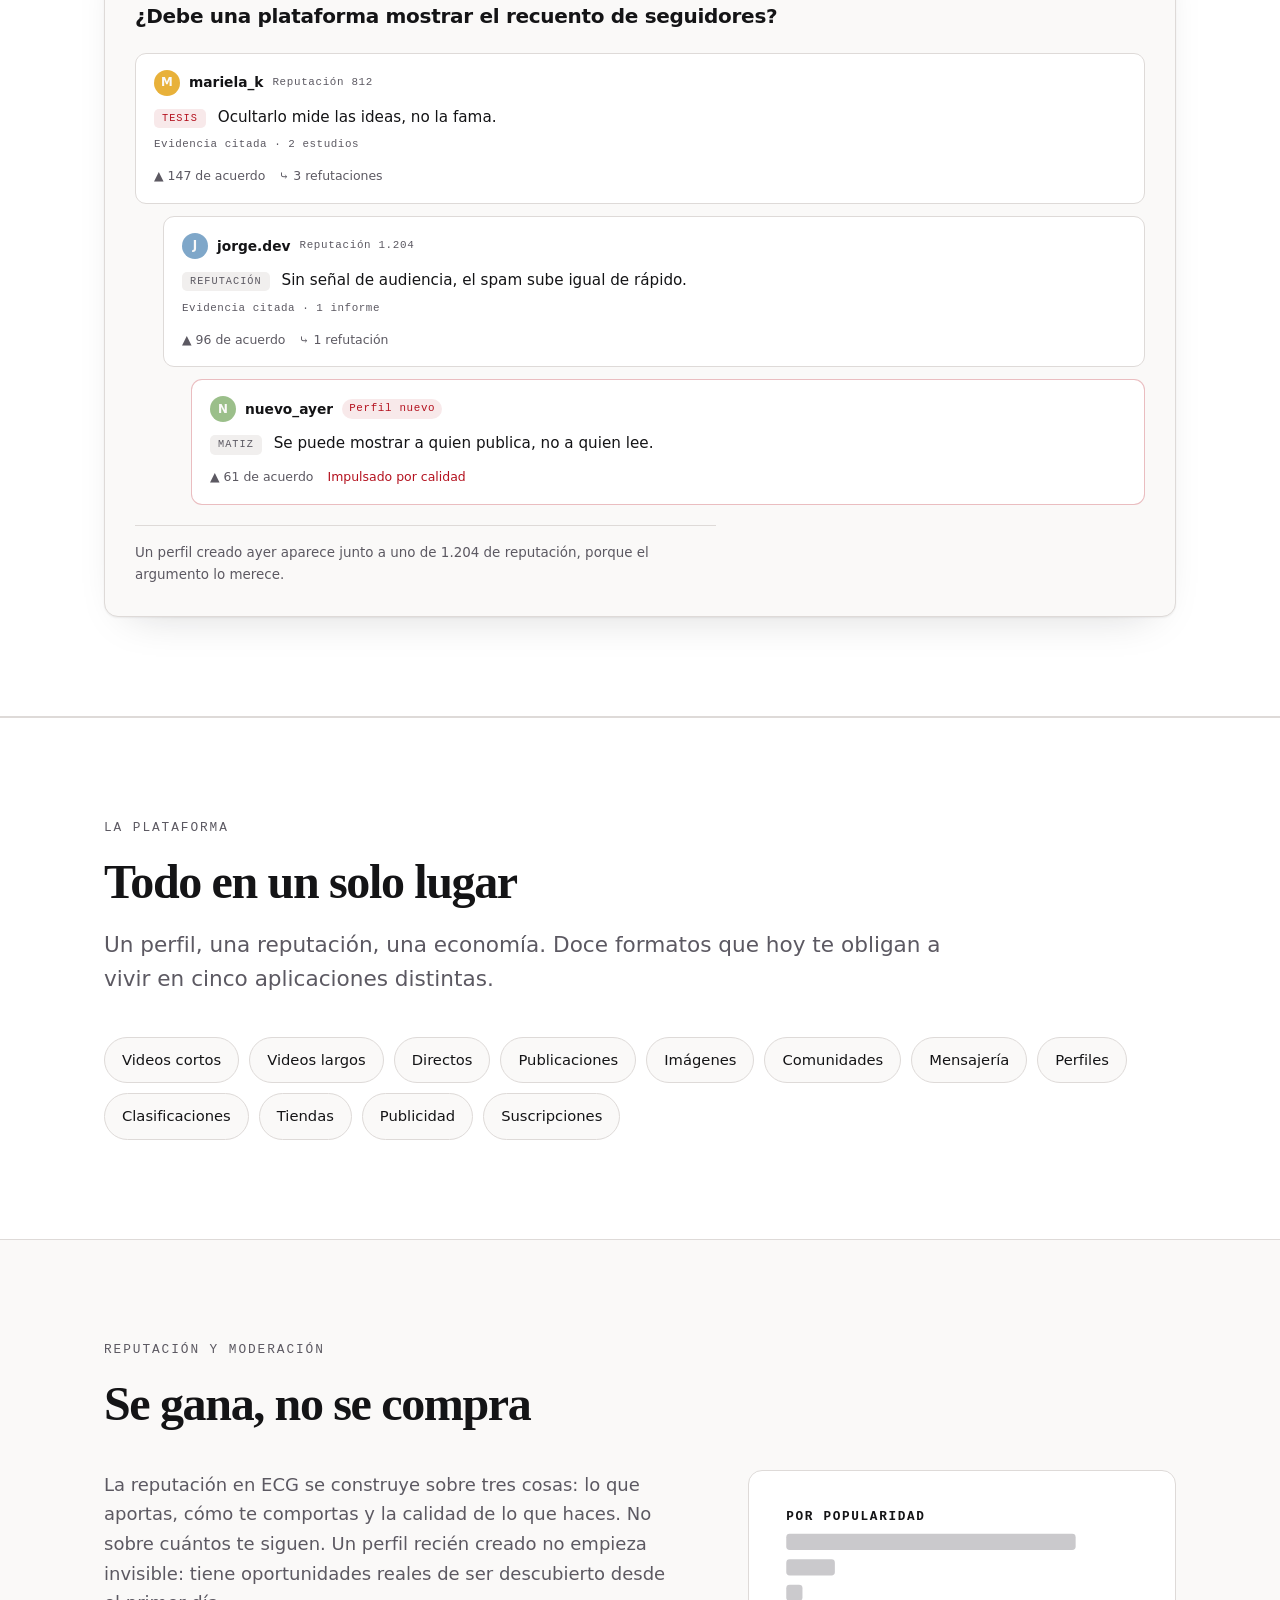
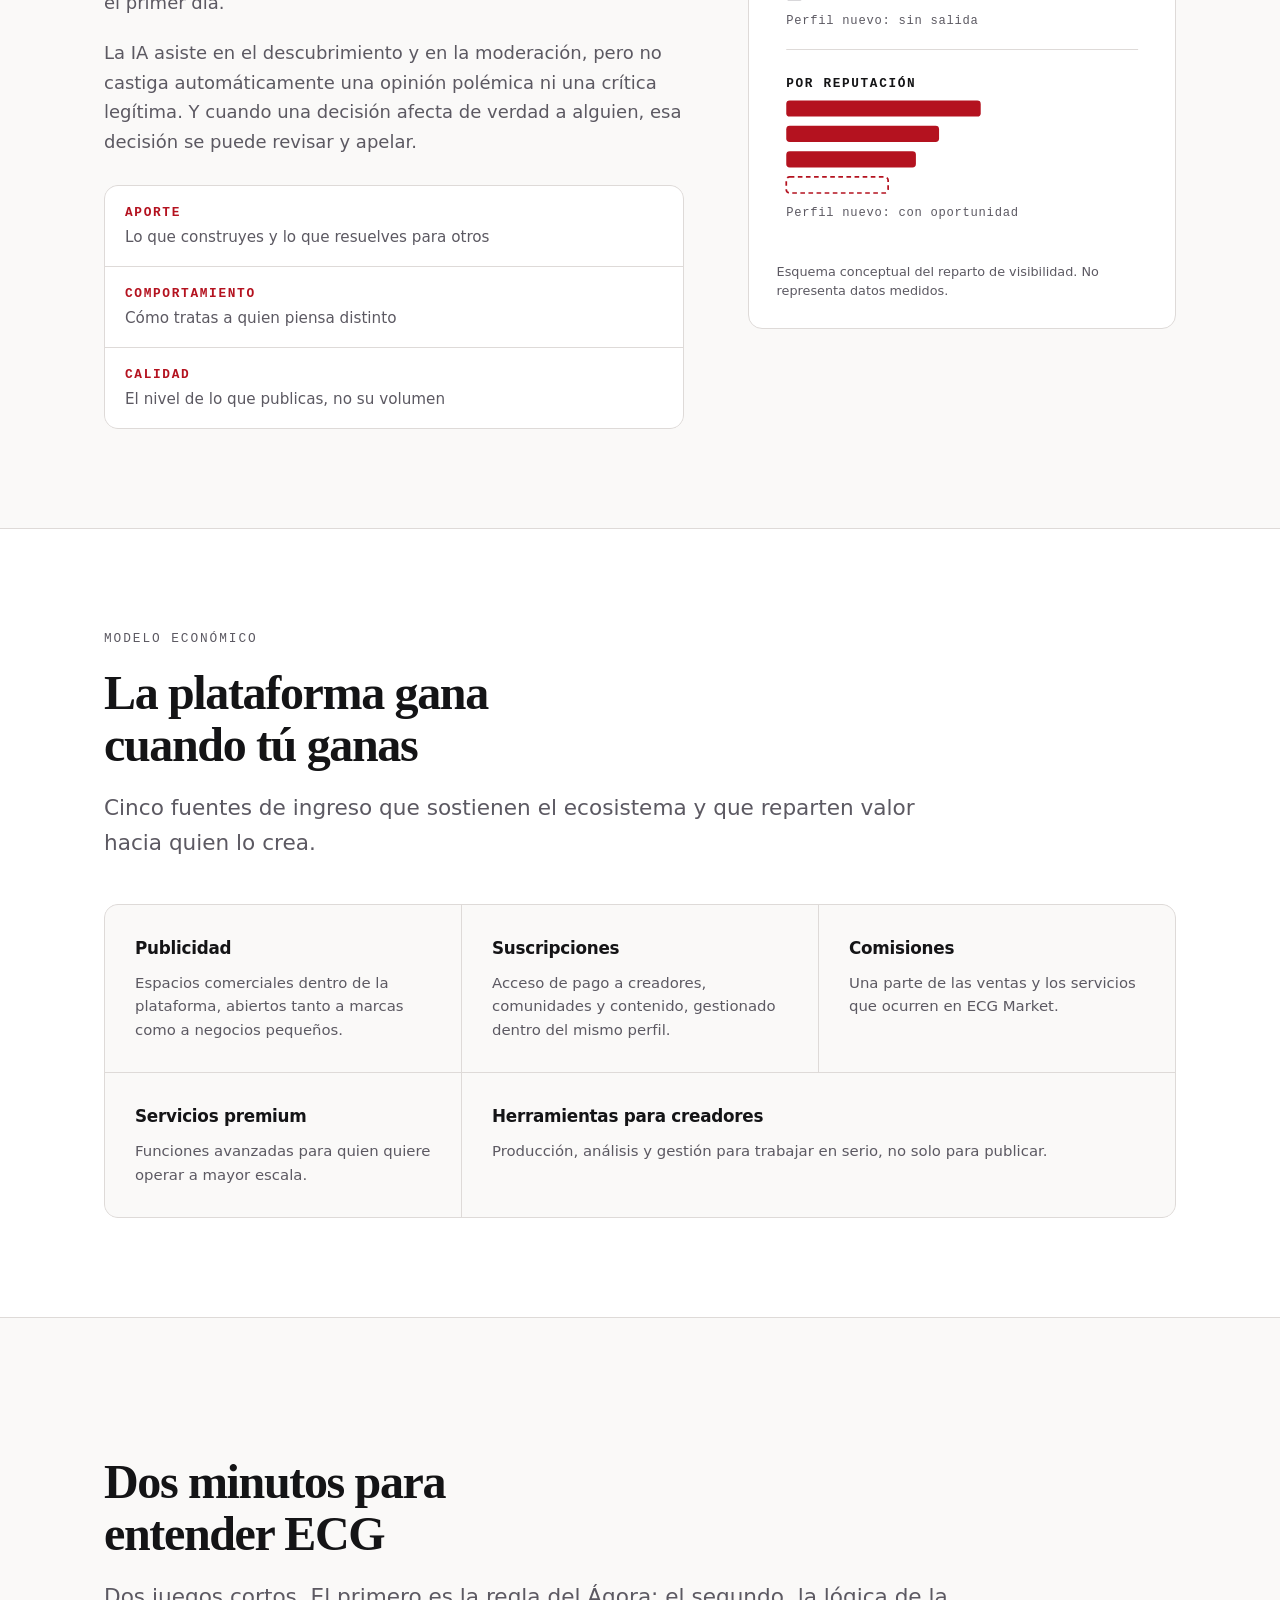
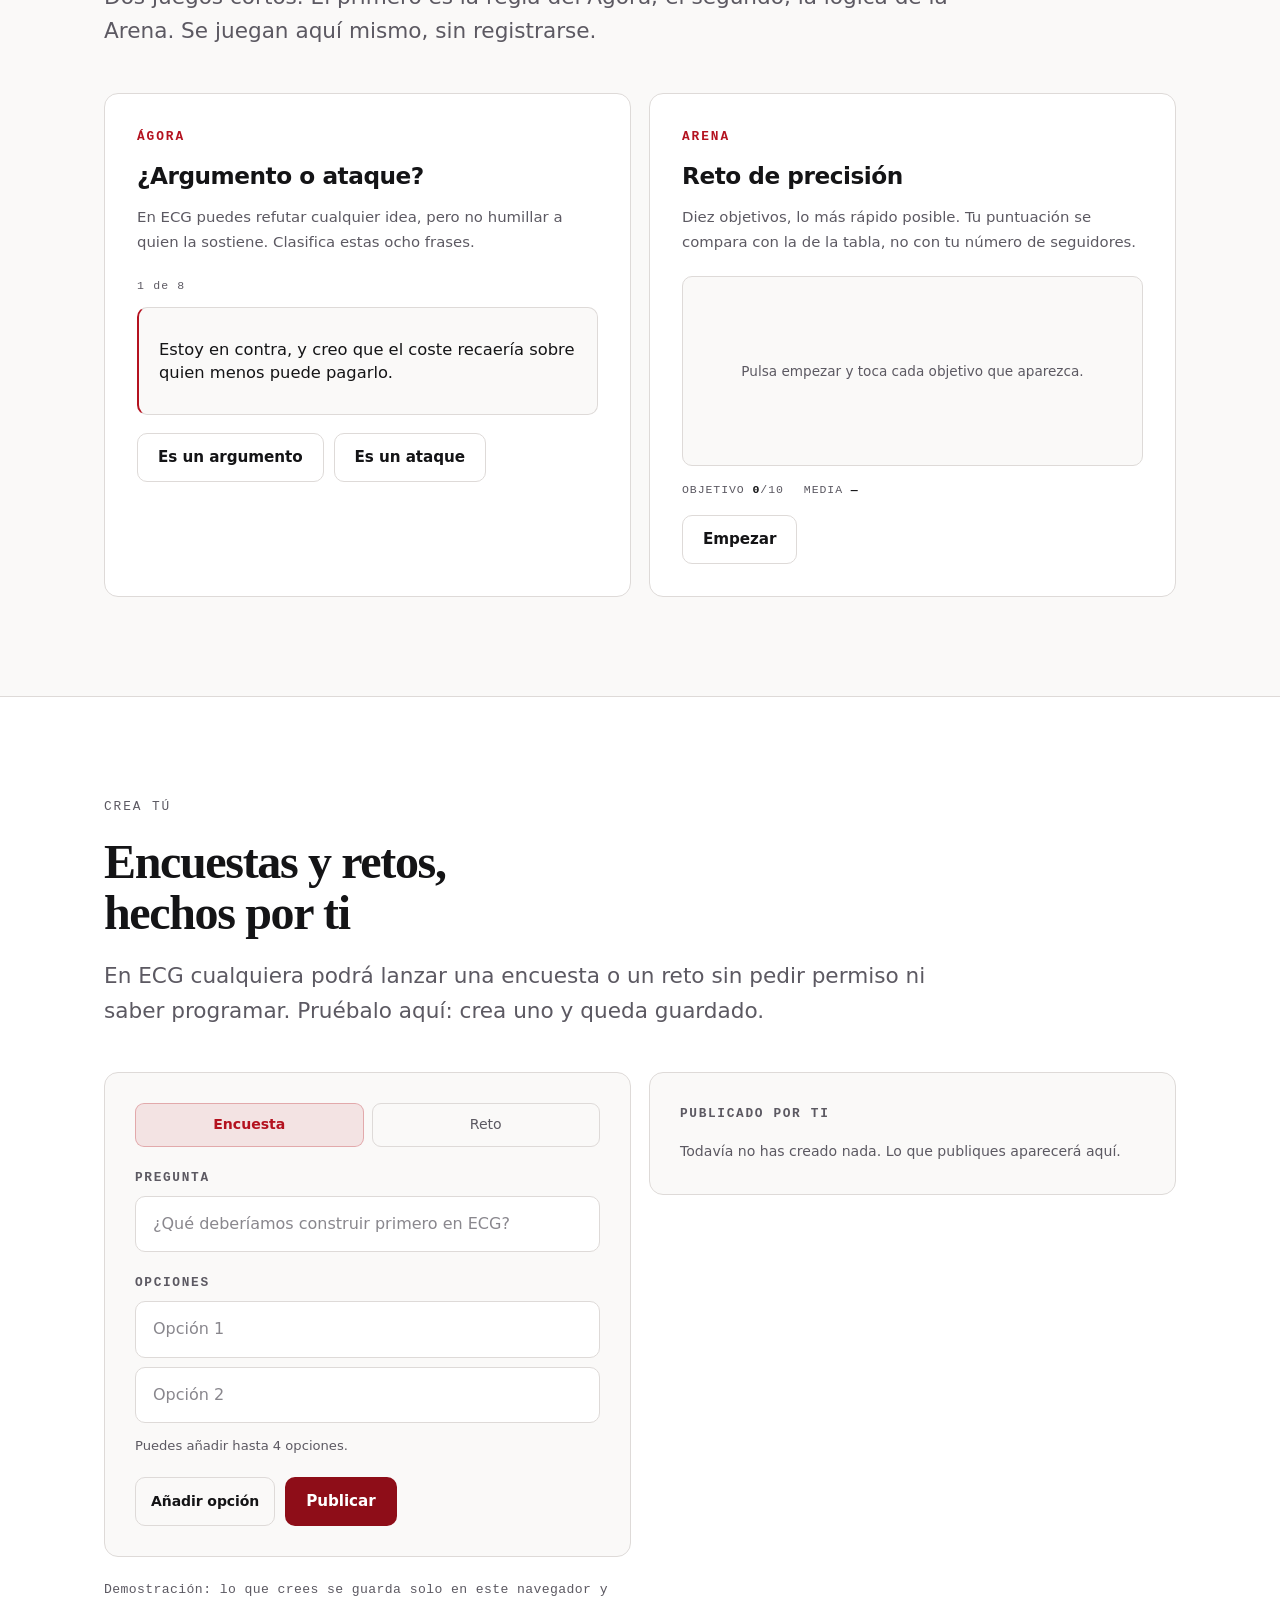
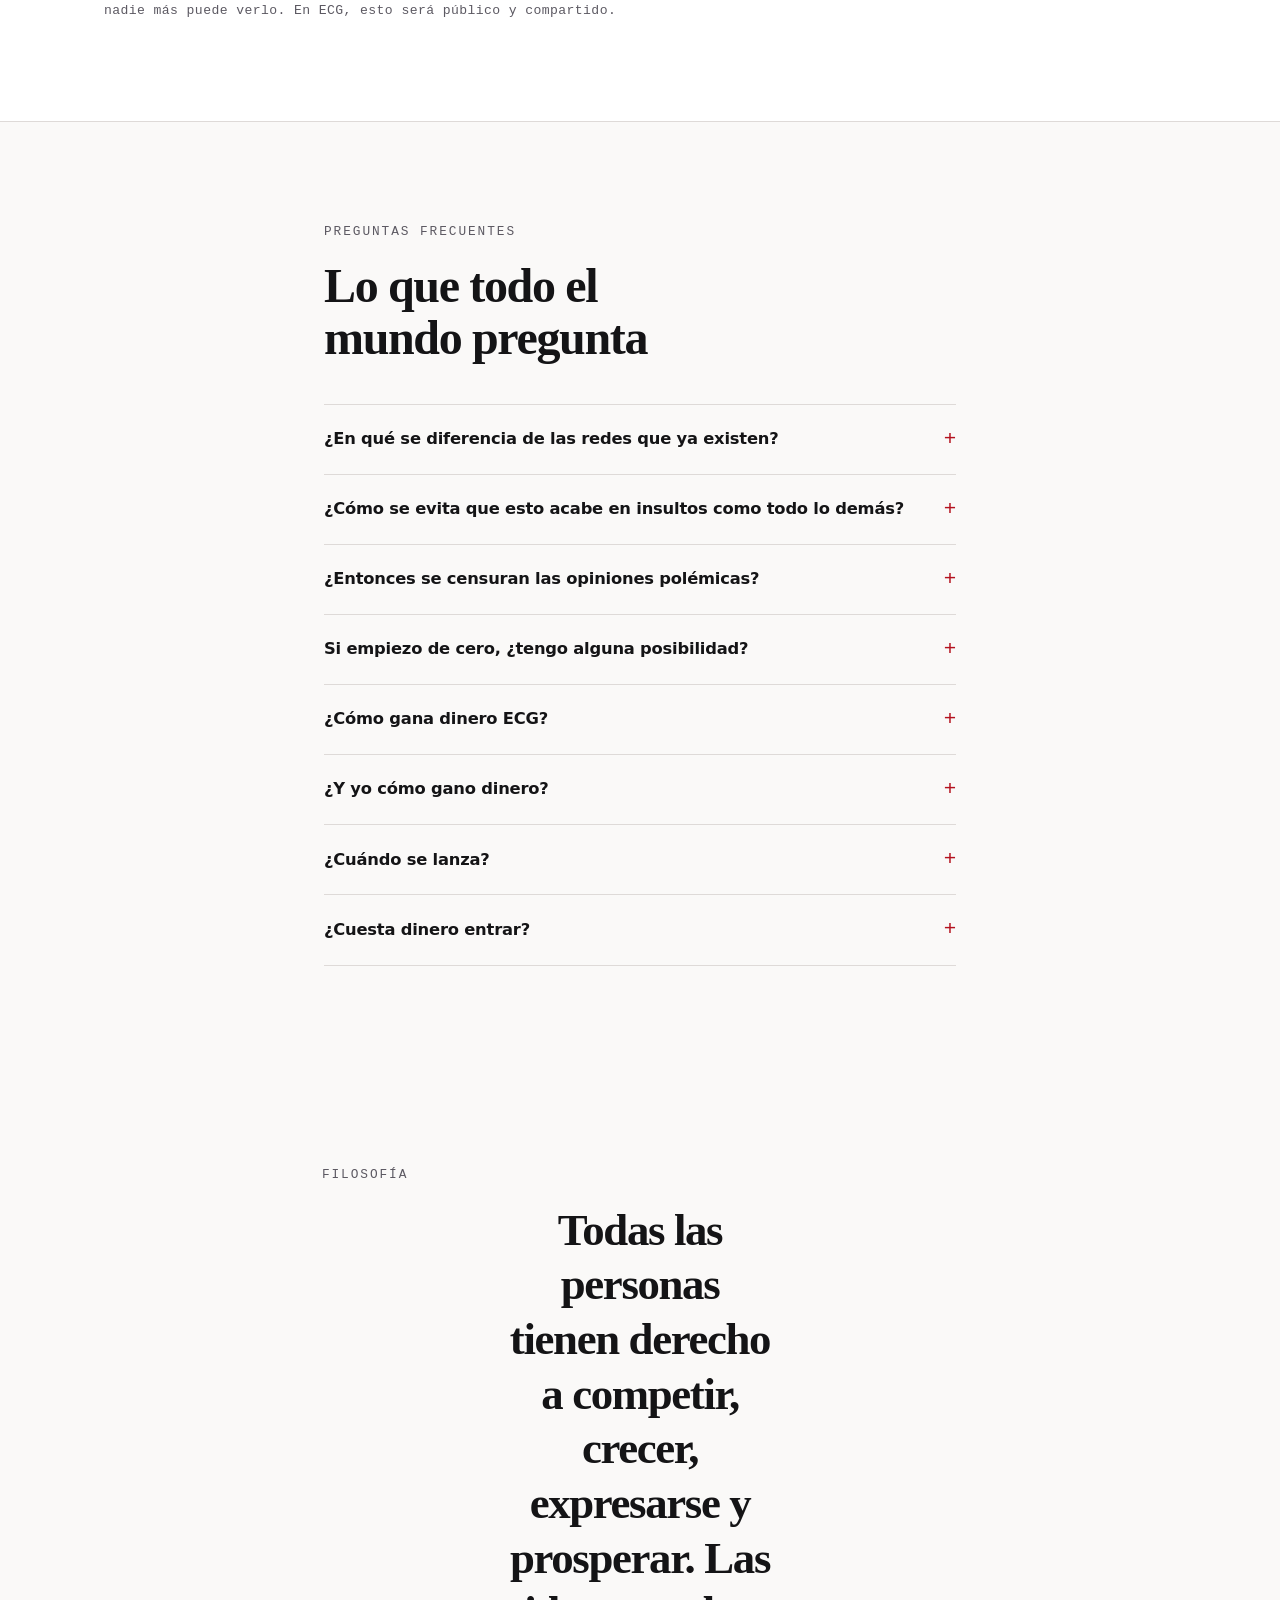
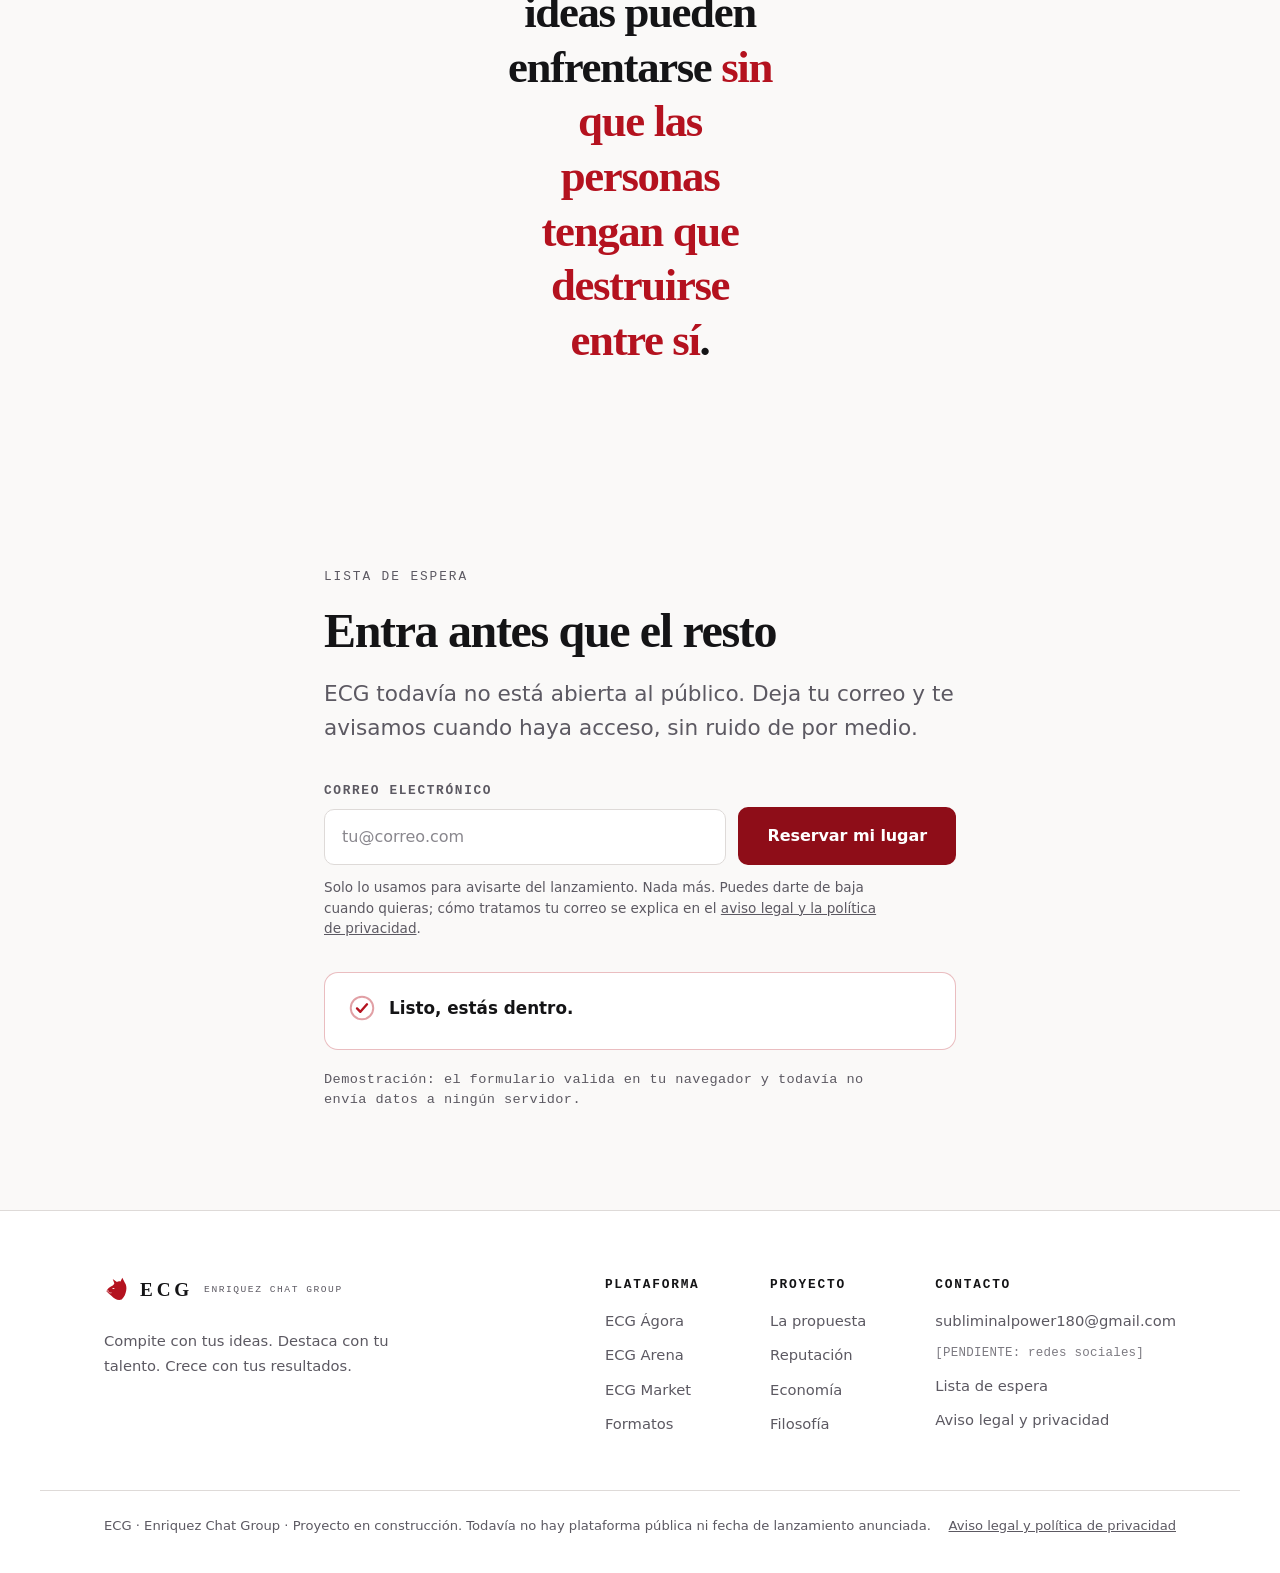
==== commit 22d98dba: "Rediseno en rojo y negro con el emblema del puma ECG pasa a significar Enriquez Chat Group, y el nom" ====
--- a/index.html
+++ b/index.html
@@ -4,8 +4,8 @@
 <meta charset="utf-8">
 <meta name="viewport" content="width=device-width, initial-scale=1, viewport-fit=cover">
 <title>ECG</title>
-<meta name="description" content="ECG es una plataforma social global donde cualquiera puede expresarse, crear, competir, debatir, emprender y generar ingresos. Debate, competencia y economia en un solo ecosistema.">
-<meta name="theme-color" content="#0A0B0D" media="(prefers-color-scheme: dark)">
+<meta name="description" content="ECG, Enriquez Chat Group: una plataforma social global donde cualquiera puede expresarse, crear, competir, debatir, emprender y generar ingresos. Debate, competencia y economia en un solo ecosistema.">
+<meta name="theme-color" content="#0A0A0B" media="(prefers-color-scheme: dark)">
 <meta name="theme-color" content="#FBFBF9" media="(prefers-color-scheme: light)">
 <link rel="canonical" href="https://elpicantecl052-pixel.github.io/ECG/">
 <link rel="icon" href="assets/favicon.svg" type="image/svg+xml">
@@ -13,7 +13,7 @@
 <meta property="og:site_name" content="ECG">
 <meta property="og:locale" content="es_ES">
 <meta property="og:url" content="https://elpicantecl052-pixel.github.io/ECG/">
-<meta property="og:title" content="ECG — Compite con tus ideas">
+<meta property="og:title" content="ECG — Enriquez Chat Group">
 <meta property="og:description" content="Una plataforma social global construida sobre la libertad de expresion, la competencia justa, el conocimiento y las oportunidades economicas.">
 <meta property="og:image" content="https://elpicantecl052-pixel.github.io/ECG/assets/og-image.png">
 <meta property="og:image:type" content="image/png">
@@ -21,12 +21,12 @@
 <meta property="og:image:height" content="630">
 <meta property="og:image:alt" content="ECG — Compite con tus ideas. Destaca con tu talento. Crece con tus resultados.">
 <meta name="twitter:card" content="summary_large_image">
-<meta name="twitter:title" content="ECG — Compite con tus ideas">
+<meta name="twitter:title" content="ECG — Enriquez Chat Group">
 <meta name="twitter:description" content="Debate, competencia y economia en un solo ecosistema. Lista de espera abierta.">
 <meta name="twitter:image" content="https://elpicantecl052-pixel.github.io/ECG/assets/og-image.png">
 <meta name="twitter:image:alt" content="ECG — Compite con tus ideas. Destaca con tu talento. Crece con tus resultados.">
-<link rel="stylesheet" href="css/reset.css?v=8">
-<link rel="stylesheet" href="css/styles.css?v=8">
+<link rel="stylesheet" href="css/reset.css?v=10">
+<link rel="stylesheet" href="css/styles.css?v=10">
 <!-- Analiticas pendientes: crea un sitio gratuito en goatcounter.com
      y pon tu codigo en GOATCOUNTER, dentro de tools/build.py. -->
 </head>
@@ -36,12 +36,14 @@
 <header class="nav" role="banner">
   <div class="nav__in">
     <a class="brand" href="#top" aria-label="ECG, inicio">
-      <svg class="brand__mark" viewBox="0 0 32 32" aria-hidden="true" focusable="false">
-        <rect x="1" y="1" width="30" height="30" rx="7" fill="none" stroke="currentColor" stroke-width="1.5" opacity=".35"/>
-        <path d="M9 11h9M9 16h7M9 21h9" stroke="currentColor" stroke-width="2.2" stroke-linecap="round"/>
-        <circle cx="22.5" cy="16" r="2.4" fill="var(--accent)"/>
+      <svg class="brand__mark" viewBox="0 0 90 100" aria-hidden="true" focusable="false">
+        <path d="M8 54 C 12 46, 18 41, 26 37 C 31 34.5, 33.5 31.5, 34.5 27.5 L 29 13 L 43 23.5 C 47 21, 51 20.5, 55 22 L 61 9 L 69.5 26 C 74 32, 76 42, 74 52 C 72 64, 67.5 74, 59 82 C 47 87, 33 79, 25.5 70 C 19 64, 12 58, 8 54 Z" fill="currentColor"/>
+        <path d="M27 44.5 C 30 42.5, 34 42.5, 36.5 45 C 34 47, 30 47.5, 27 44.5 Z" fill="var(--bg)"/>
+        <path d="M9.5 52.5 L15 50.5 L13.5 55 Z" fill="var(--bg)"/>
+        <path d="M13.5 55 C 16 59, 20 60.5, 24 59.5" fill="none" stroke="var(--bg)" stroke-width="2" stroke-linecap="round"/>
       </svg>
       <span class="brand__word">ECG</span>
+      <span class="brand__full">Enriquez Chat Group</span>
     </a>
 
     <nav class="nav__links" aria-label="Secciones">
@@ -79,9 +81,13 @@
     </div>
 
     <div class="wrap hero__in">
-      <p class="eyebrow reveal">Plataforma social global · En construcción</p>
-
-      <h1 class="hero__h1 reveal">ECG</h1>
+      <p class="eyebrow reveal">Enriquez Chat Group · Plataforma social global</p>
+
+      <div class="hero__lockup reveal">
+        <img class="hero__emblema" src="assets/emblema.svg" width="150" height="180"
+             alt="Emblema de ECG: un escudo partido en dos mitades, con un puma chileno de perfil a la izquierda y las letras E, C y G a la derecha.">
+        <h1 class="hero__h1">ECG</h1>
+      </div>
 
       <p class="hero__motto reveal">
         Compite con tus ideas.<br>
@@ -744,12 +750,14 @@
   <div class="wrap foot__in">
     <div class="foot__brand">
       <a class="brand" href="#top" aria-label="ECG, volver arriba">
-        <svg class="brand__mark" viewBox="0 0 32 32" aria-hidden="true" focusable="false">
-          <rect x="1" y="1" width="30" height="30" rx="7" fill="none" stroke="currentColor" stroke-width="1.5" opacity=".35"/>
-          <path d="M9 11h9M9 16h7M9 21h9" stroke="currentColor" stroke-width="2.2" stroke-linecap="round"/>
-          <circle cx="22.5" cy="16" r="2.4" fill="var(--accent)"/>
-        </svg>
+        <svg class="brand__mark" viewBox="0 0 90 100" aria-hidden="true" focusable="false">
+        <path d="M8 54 C 12 46, 18 41, 26 37 C 31 34.5, 33.5 31.5, 34.5 27.5 L 29 13 L 43 23.5 C 47 21, 51 20.5, 55 22 L 61 9 L 69.5 26 C 74 32, 76 42, 74 52 C 72 64, 67.5 74, 59 82 C 47 87, 33 79, 25.5 70 C 19 64, 12 58, 8 54 Z" fill="currentColor"/>
+        <path d="M27 44.5 C 30 42.5, 34 42.5, 36.5 45 C 34 47, 30 47.5, 27 44.5 Z" fill="var(--bg)"/>
+        <path d="M9.5 52.5 L15 50.5 L13.5 55 Z" fill="var(--bg)"/>
+        <path d="M13.5 55 C 16 59, 20 60.5, 24 59.5" fill="none" stroke="var(--bg)" stroke-width="2" stroke-linecap="round"/>
+      </svg>
         <span class="brand__word">ECG</span>
+      <span class="brand__full">Enriquez Chat Group</span>
       </a>
       <p class="foot__tag">Compite con tus ideas. Destaca con tu talento. Crece con tus resultados.</p>
     </div>
@@ -780,12 +788,12 @@
   </div>
 
   <div class="wrap foot__base">
-    <p>ECG · Proyecto en construcción. Todavía no hay plataforma pública ni fecha de lanzamiento anunciada.</p>
+    <p>ECG · Enriquez Chat Group · Proyecto en construcción. Todavía no hay plataforma pública ni fecha de lanzamiento anunciada.</p>
     <p><a href="legal.html">Aviso legal y política de privacidad</a></p>
   </div>
 </footer>
 
-<script src="js/main.js?v=8"></script>
-<script src="js/interactive.js?v=8"></script>
+<script src="js/main.js?v=10"></script>
+<script src="js/interactive.js?v=10"></script>
 </body>
 </html>
--- a/css/styles.css
+++ b/css/styles.css
@@ -8,21 +8,25 @@
 
 :root {
   /* — Color (oscuro, base) — */
-  --bg:          #0A0B0D;
-  --surface:     #13151A;
-  --surface-2:   #1B1E25;
-  --border:      #262A33;
-  --text:        #F2F3F5;
-  --text-muted:  #A1A7B3;
-  --accent:      #E8B13A;
-  --accent-ink:  #0A0B0D;
-  --accent-soft: rgba(232, 177, 58, .12);
-  --accent-line: rgba(232, 177, 58, .3);
-  --grid-line:   rgba(242, 243, 245, .055);
+  --bg:          #0A0A0B;
+  --surface:     #141416;
+  --surface-2:   #1C1C21;
+  --border:      #2A2A31;
+  --text:        #F2F2F4;
+  --text-muted:  #9C9CA7;
+  --accent:      #E8404A;
+  --accent-deep: #C4162B;
+  --accent-ink:  #FFFFFF;
+  --accent-soft: rgba(232, 64, 74, .13);
+  --accent-line: rgba(232, 64, 74, .32);
+  --metal-1:     #F4F4F6;
+  --metal-2:     #8A8A93;
+  --grid-line:   rgba(242, 242, 244, .05);
   --shadow:      0 1px 2px rgba(0, 0, 0, .5), 0 18px 48px -24px rgba(0, 0, 0, .8);
 
   /* — Tipografía — */
   --font-sans: ui-sans-serif, -apple-system, "Segoe UI Variable Display", "Segoe UI", Inter, Roboto, system-ui, sans-serif;
+  --font-display: "Hoefler Text", "Iowan Old Style", Georgia, "Times New Roman", serif;
   --font-mono: ui-monospace, "Cascadia Code", "SF Mono", SFMono-Regular, Consolas, "Liberation Mono", monospace;
 
   --fs-h1:   clamp(3.4rem, 13vw, 8.5rem);
@@ -43,35 +47,41 @@
 /* — Color (claro) — */
 @media (prefers-color-scheme: light) {
   :root:not([data-theme="dark"]) {
-    --bg:          #FBFBF9;
+    --bg:          #FAF9F8;
     --surface:     #FFFFFF;
-    --surface-2:   #F2F2EE;
-    --border:      #DEDED7;
-    --text:        #15171C;
-    --text-muted:  #5A6070;
-    --accent:      #996B06;
+    --surface-2:   #F1EFEE;
+    --border:      #DEDAD8;
+    --text:        #141416;
+    --text-muted:  #5C5962;
+    --accent:      #B4121F;
+    --accent-deep: #8E0D18;
     --accent-ink:  #FFFFFF;
-    --accent-soft: rgba(153, 107, 6, .1);
-    --accent-line: rgba(153, 107, 6, .28);
-    --grid-line:   rgba(21, 23, 28, .06);
-    --shadow:      0 1px 2px rgba(21, 23, 28, .06), 0 18px 44px -26px rgba(21, 23, 28, .22);
+    --accent-soft: rgba(180, 18, 31, .09);
+    --accent-line: rgba(180, 18, 31, .28);
+    --metal-1:     #6E6E78;
+    --metal-2:     #A8A8B2;
+    --grid-line:   rgba(20, 20, 22, .06);
+    --shadow:      0 1px 2px rgba(20, 20, 22, .06), 0 18px 44px -26px rgba(20, 20, 22, .22);
     color-scheme: light;
   }
 }
 
 :root[data-theme="light"] {
-  --bg:          #FBFBF9;
+    --bg:          #FAF9F8;
   --surface:     #FFFFFF;
-  --surface-2:   #F2F2EE;
-  --border:      #DEDED7;
-  --text:        #15171C;
-  --text-muted:  #5A6070;
-  --accent:      #996B06;
+  --surface-2:   #F1EFEE;
+  --border:      #DEDAD8;
+  --text:        #141416;
+  --text-muted:  #5C5962;
+  --accent:      #B4121F;
+  --accent-deep: #8E0D18;
   --accent-ink:  #FFFFFF;
-  --accent-soft: rgba(153, 107, 6, .1);
-  --accent-line: rgba(153, 107, 6, .28);
-  --grid-line:   rgba(21, 23, 28, .06);
-  --shadow:      0 1px 2px rgba(21, 23, 28, .06), 0 18px 44px -26px rgba(21, 23, 28, .22);
+  --accent-soft: rgba(180, 18, 31, .09);
+  --accent-line: rgba(180, 18, 31, .28);
+  --metal-1:     #6E6E78;
+  --metal-2:     #A8A8B2;
+  --grid-line:   rgba(20, 20, 22, .06);
+  --shadow:      0 1px 2px rgba(20, 20, 22, .06), 0 18px 44px -26px rgba(20, 20, 22, .22);
   color-scheme: light;
 }
 
@@ -124,7 +134,7 @@
   z-index: 100;
   transform: translateY(-200%);
   padding: 10px 16px;
-  background: var(--accent);
+  background: var(--accent-deep);
   color: var(--accent-ink);
   font-weight: 650;
   text-decoration: none;
@@ -164,6 +174,7 @@
 }
 
 .sec__h2 {
+  font-family: var(--font-display);
   font-size: var(--fs-h2);
   font-weight: 680;
   line-height: 1.08;
@@ -190,7 +201,7 @@
   justify-content: center;
   gap: 8px;
   padding: 11px 20px;
-  background: var(--accent);
+  background: var(--accent-deep);
   color: var(--accent-ink);
   font-size: .95rem;
   font-weight: 650;
@@ -203,7 +214,7 @@
 }
 
 .btn:hover {
-  filter: brightness(1.08);
+  background: var(--accent);
   transform: translateY(-1px);
 }
 
@@ -264,15 +275,31 @@
 }
 
 .brand__mark {
-  width: 28px;
-  height: 28px;
-  color: var(--text);
+  width: 27px;
+  height: 30px;
+  flex-shrink: 0;
+  color: var(--accent);
 }
 
 .brand__word {
-  font-size: 1.16rem;
+  font-family: var(--font-display);
+  font-size: 1.2rem;
   font-weight: 700;
-  letter-spacing: .07em;
+  letter-spacing: .2em;
+}
+
+.brand__full {
+  display: none;
+  margin-left: 2px;
+  font-family: var(--font-mono);
+  font-size: .6rem;
+  letter-spacing: .16em;
+  text-transform: uppercase;
+  color: var(--text-muted);
+}
+
+@media (min-width: 1100px) {
+  .brand__full { display: inline; }
 }
 
 .nav__links {
@@ -375,14 +402,16 @@
 .hero__in { position: relative; }
 
 .hero__h1 {
-  font-size: var(--fs-h1);
+  font-family: var(--font-display);
+  font-size: clamp(3rem, 11vw, 7.5rem);
   font-weight: 700;
-  line-height: .86;
-  letter-spacing: -.055em;
+  line-height: .9;
+  letter-spacing: .04em;
   margin-bottom: clamp(20px, 3.4vh, 34px);
 }
 
 .hero__motto {
+  font-family: var(--font-display);
   font-size: clamp(1.4rem, 3.6vw, 2.35rem);
   font-weight: 620;
   line-height: 1.22;
@@ -753,6 +782,7 @@
 }
 
 .quote p {
+  font-family: var(--font-display);
   max-width: none;
   font-size: clamp(1.5rem, 4.4vw, 2.8rem);
   font-weight: 620;
@@ -1436,7 +1466,7 @@
 .arena__target {
   position: absolute;
   padding: 10px 15px;
-  background: var(--accent);
+  background: var(--accent-deep);
   color: var(--accent-ink);
   border: none;
   border-radius: 9px;
@@ -1963,3 +1993,22 @@
 }
 
 .pil__cta a:hover { text-decoration: underline; }
+
+/* ============================================================
+   Emblema del hero
+   ============================================================ */
+
+.hero__lockup {
+  display: flex;
+  align-items: center;
+  gap: clamp(18px, 3vw, 34px);
+  margin-bottom: clamp(20px, 3.4vh, 34px);
+}
+
+.hero__emblema {
+  width: clamp(76px, 12vw, 128px);
+  height: auto;
+  flex-shrink: 0;
+}
+
+.hero__lockup .hero__h1 { margin-bottom: 0; }
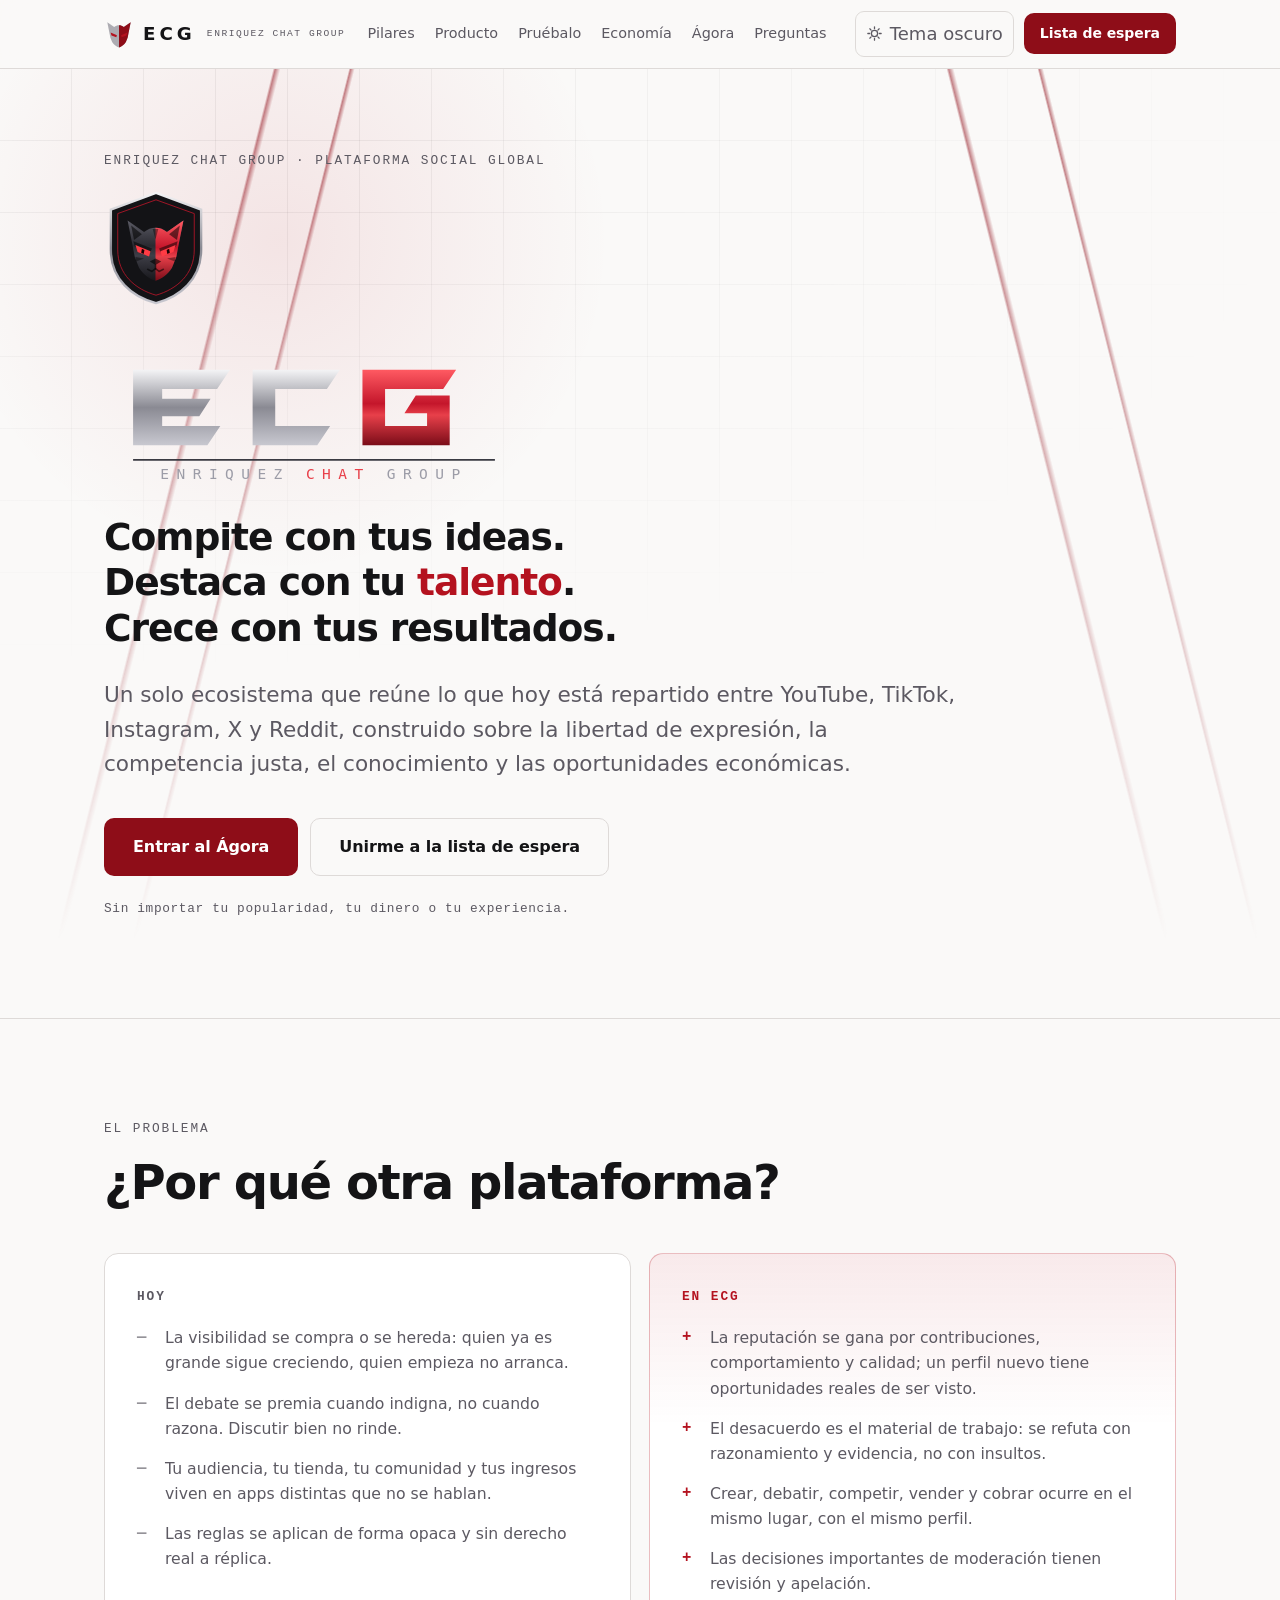
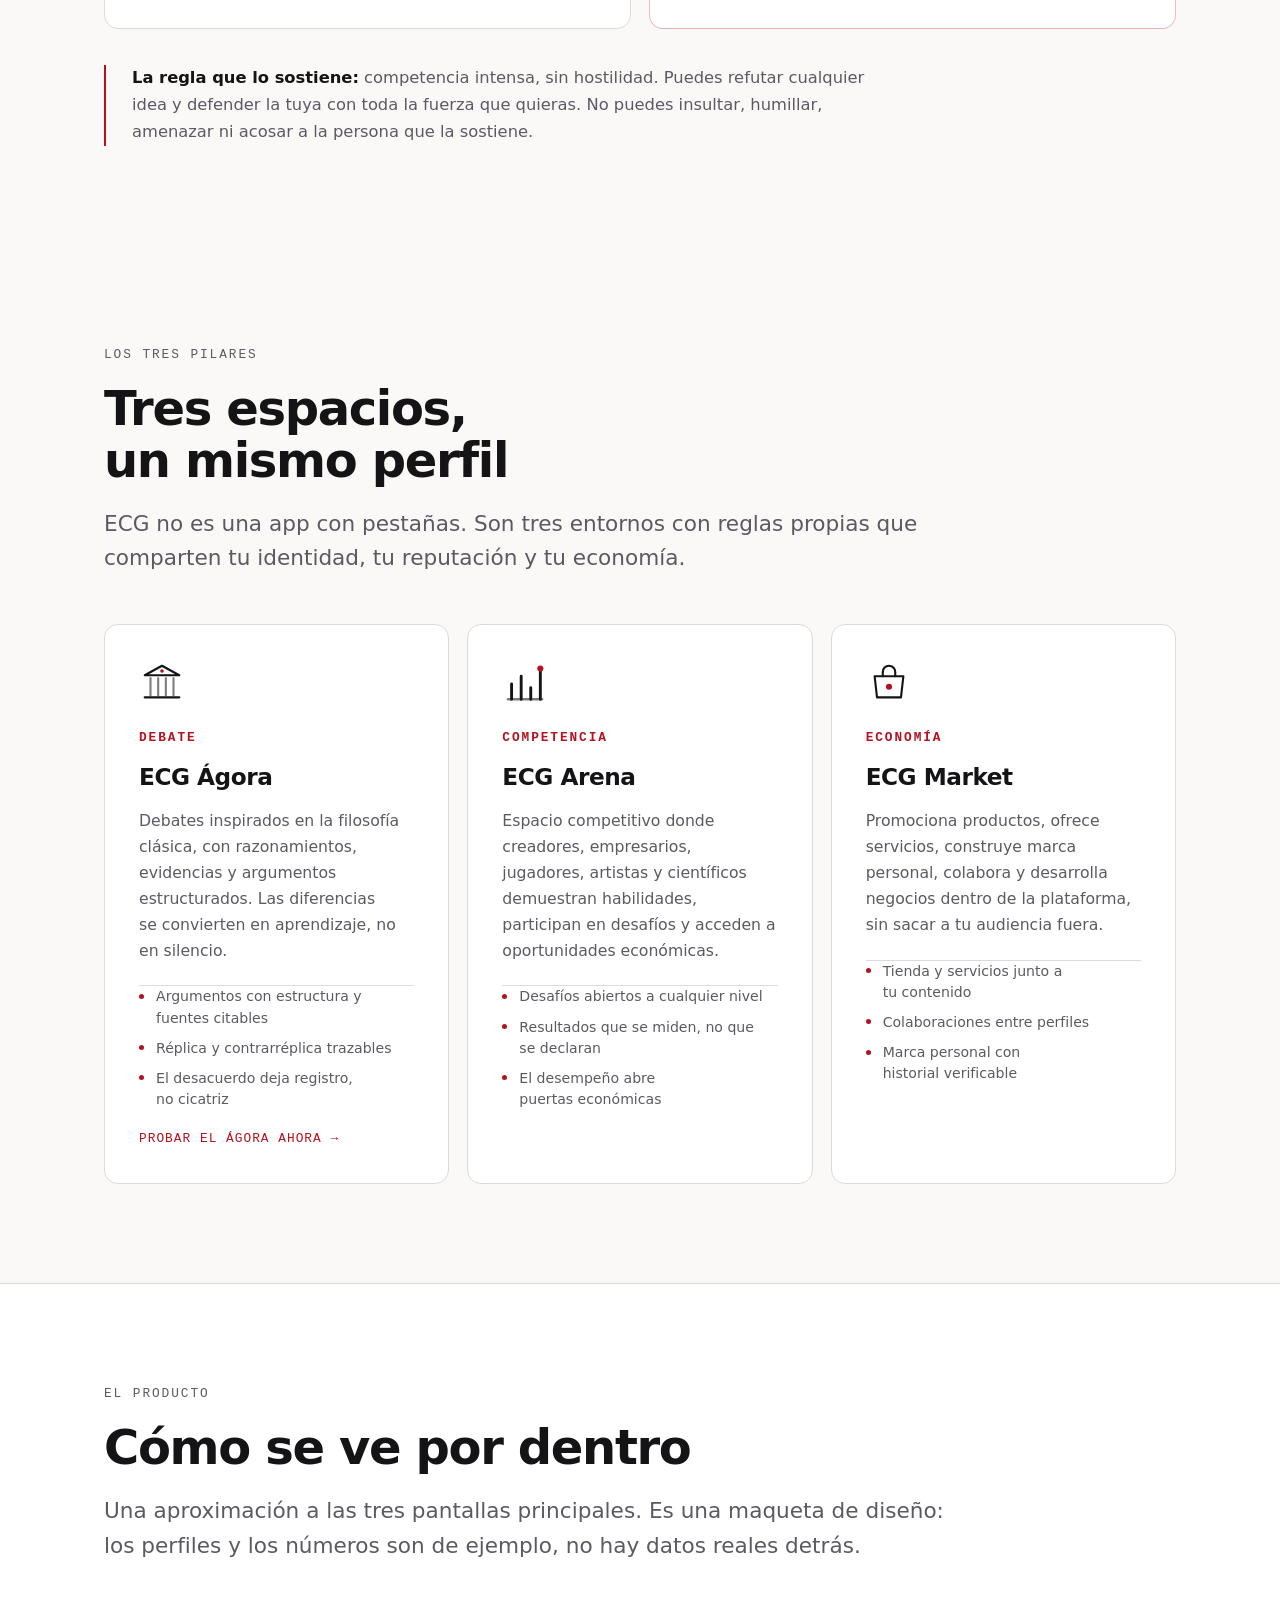
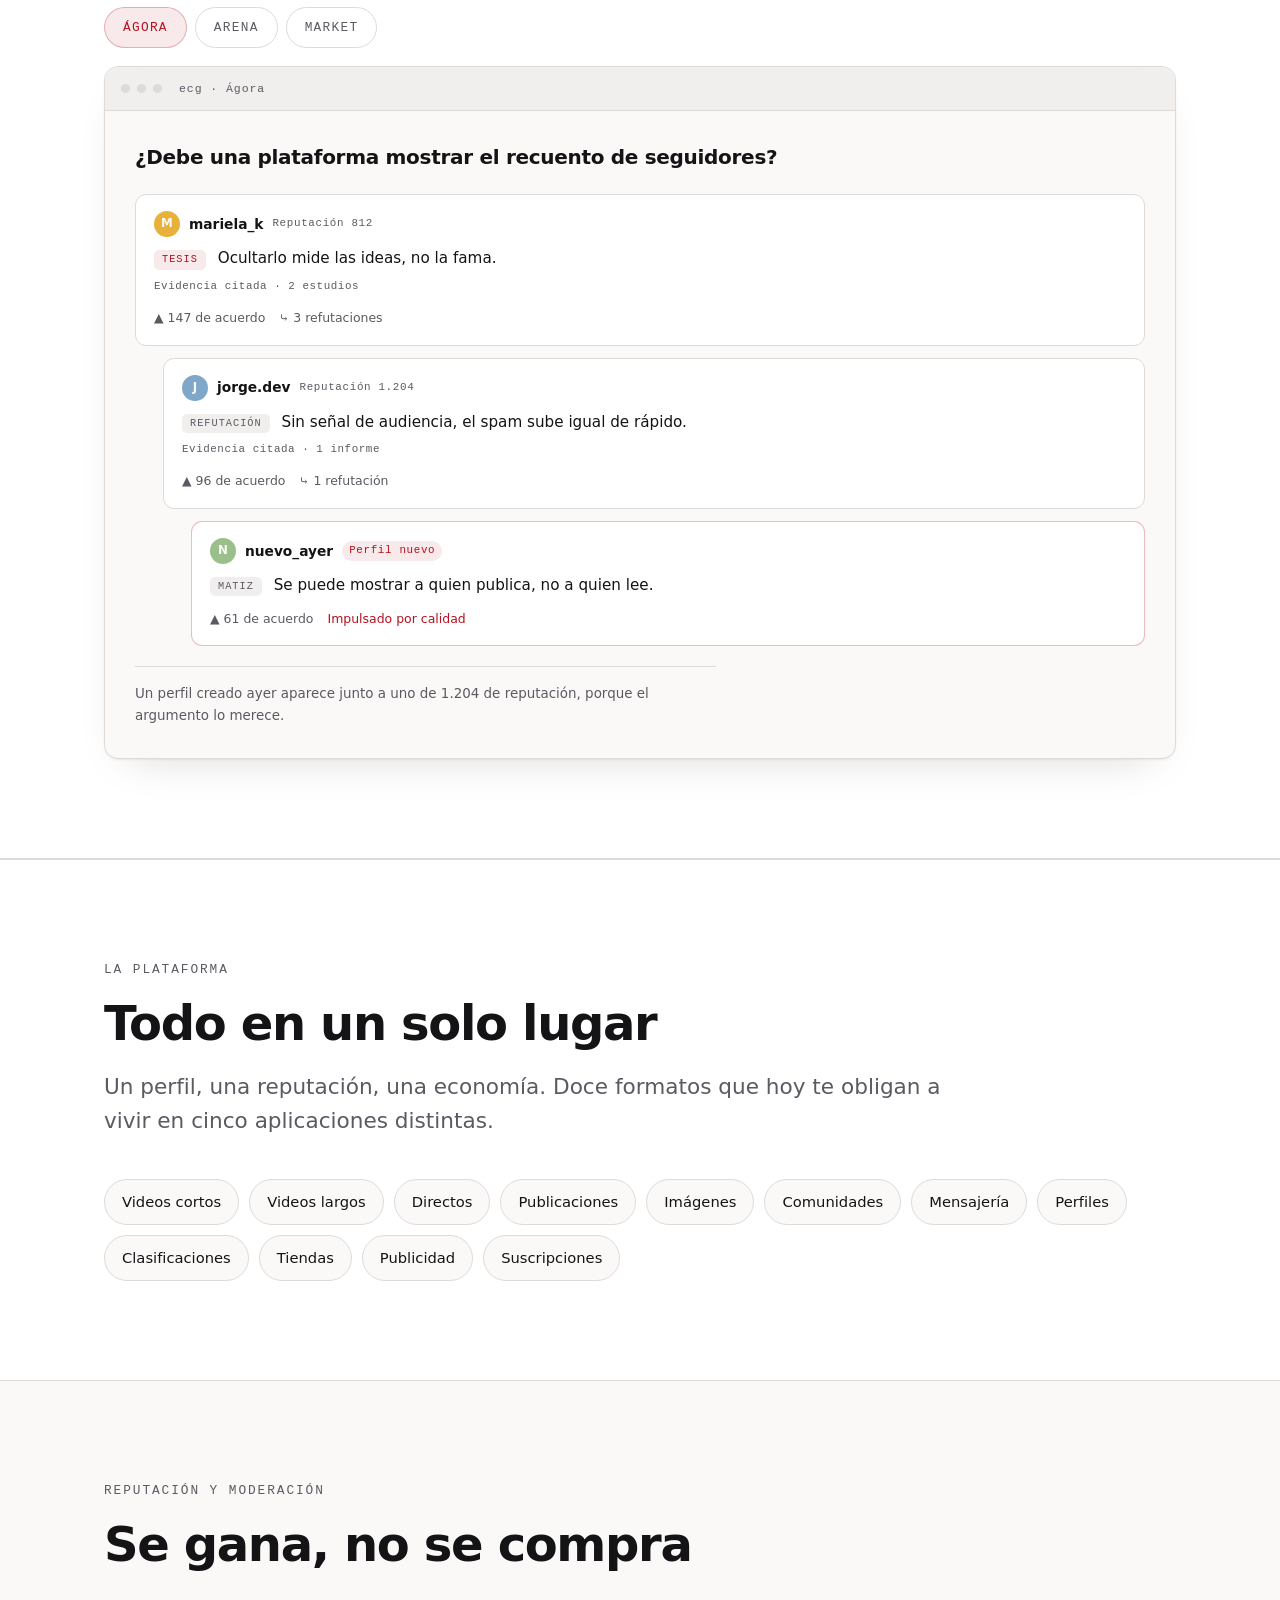
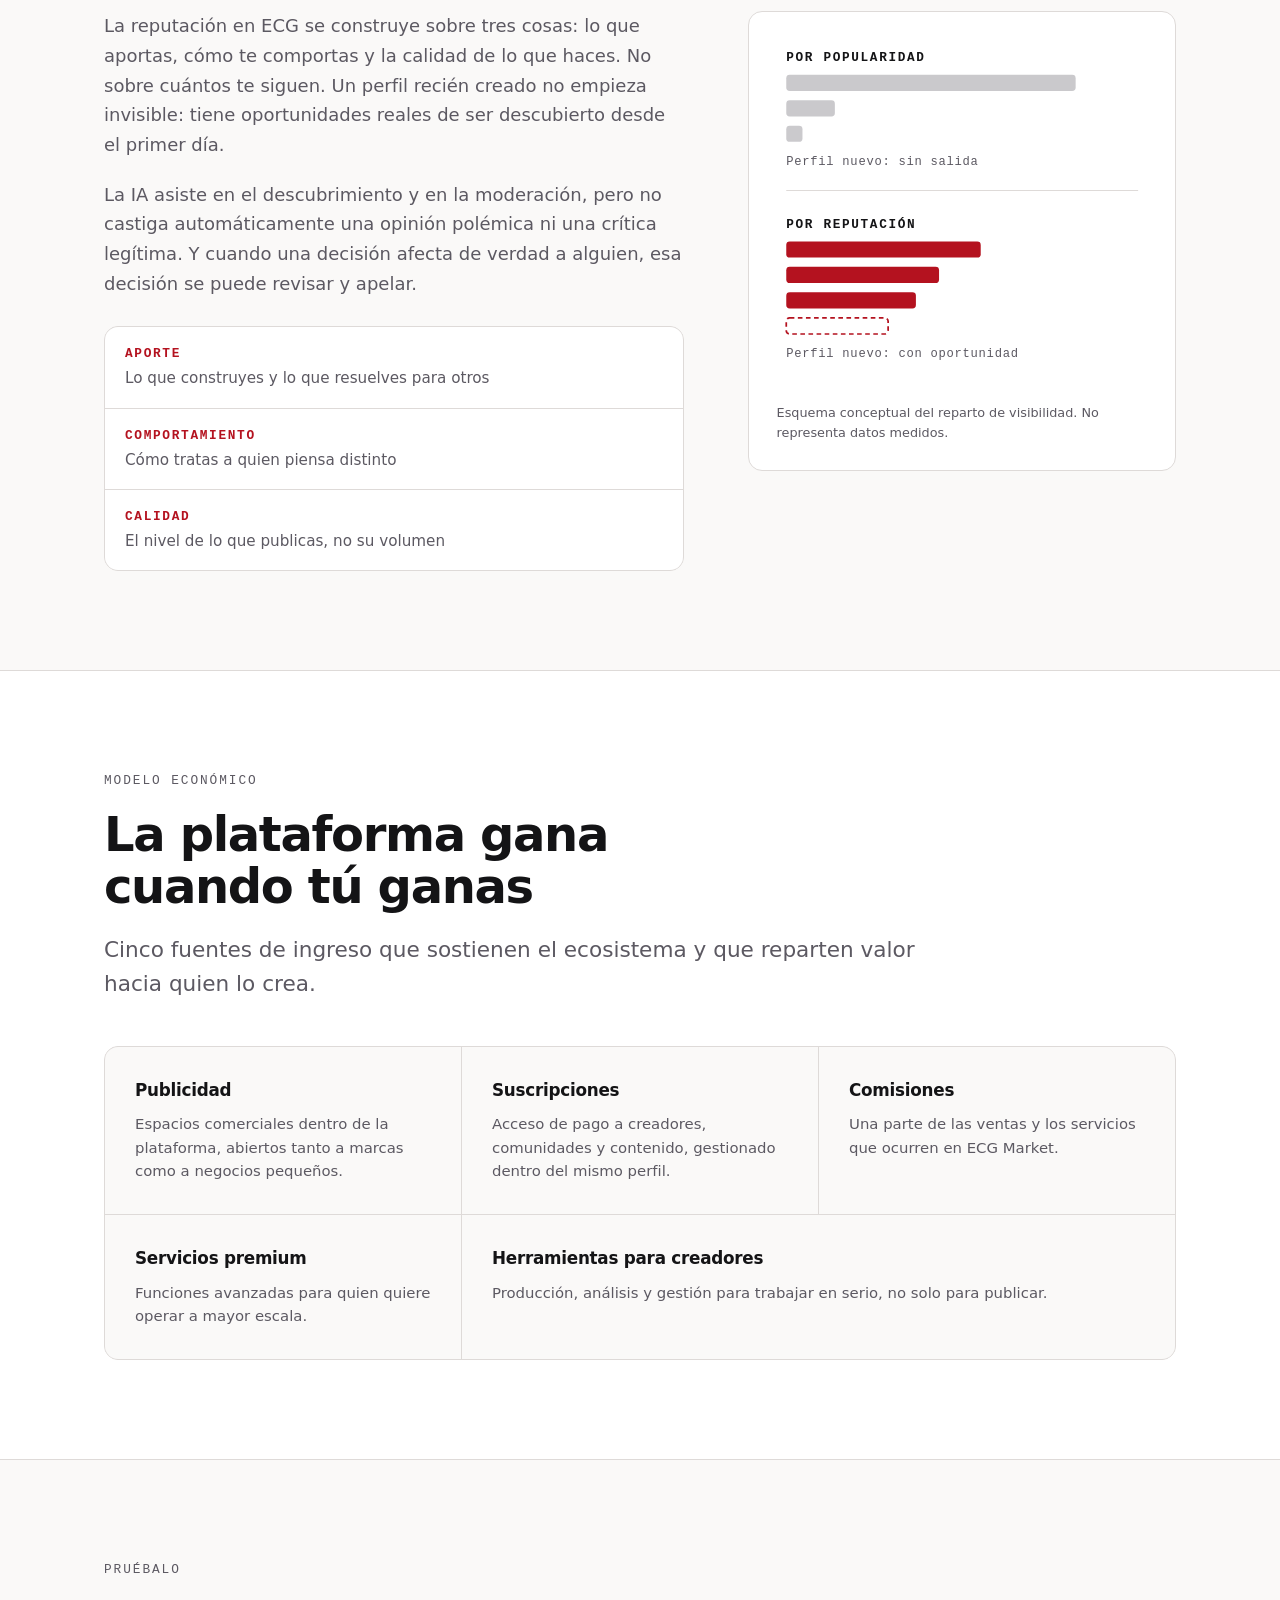
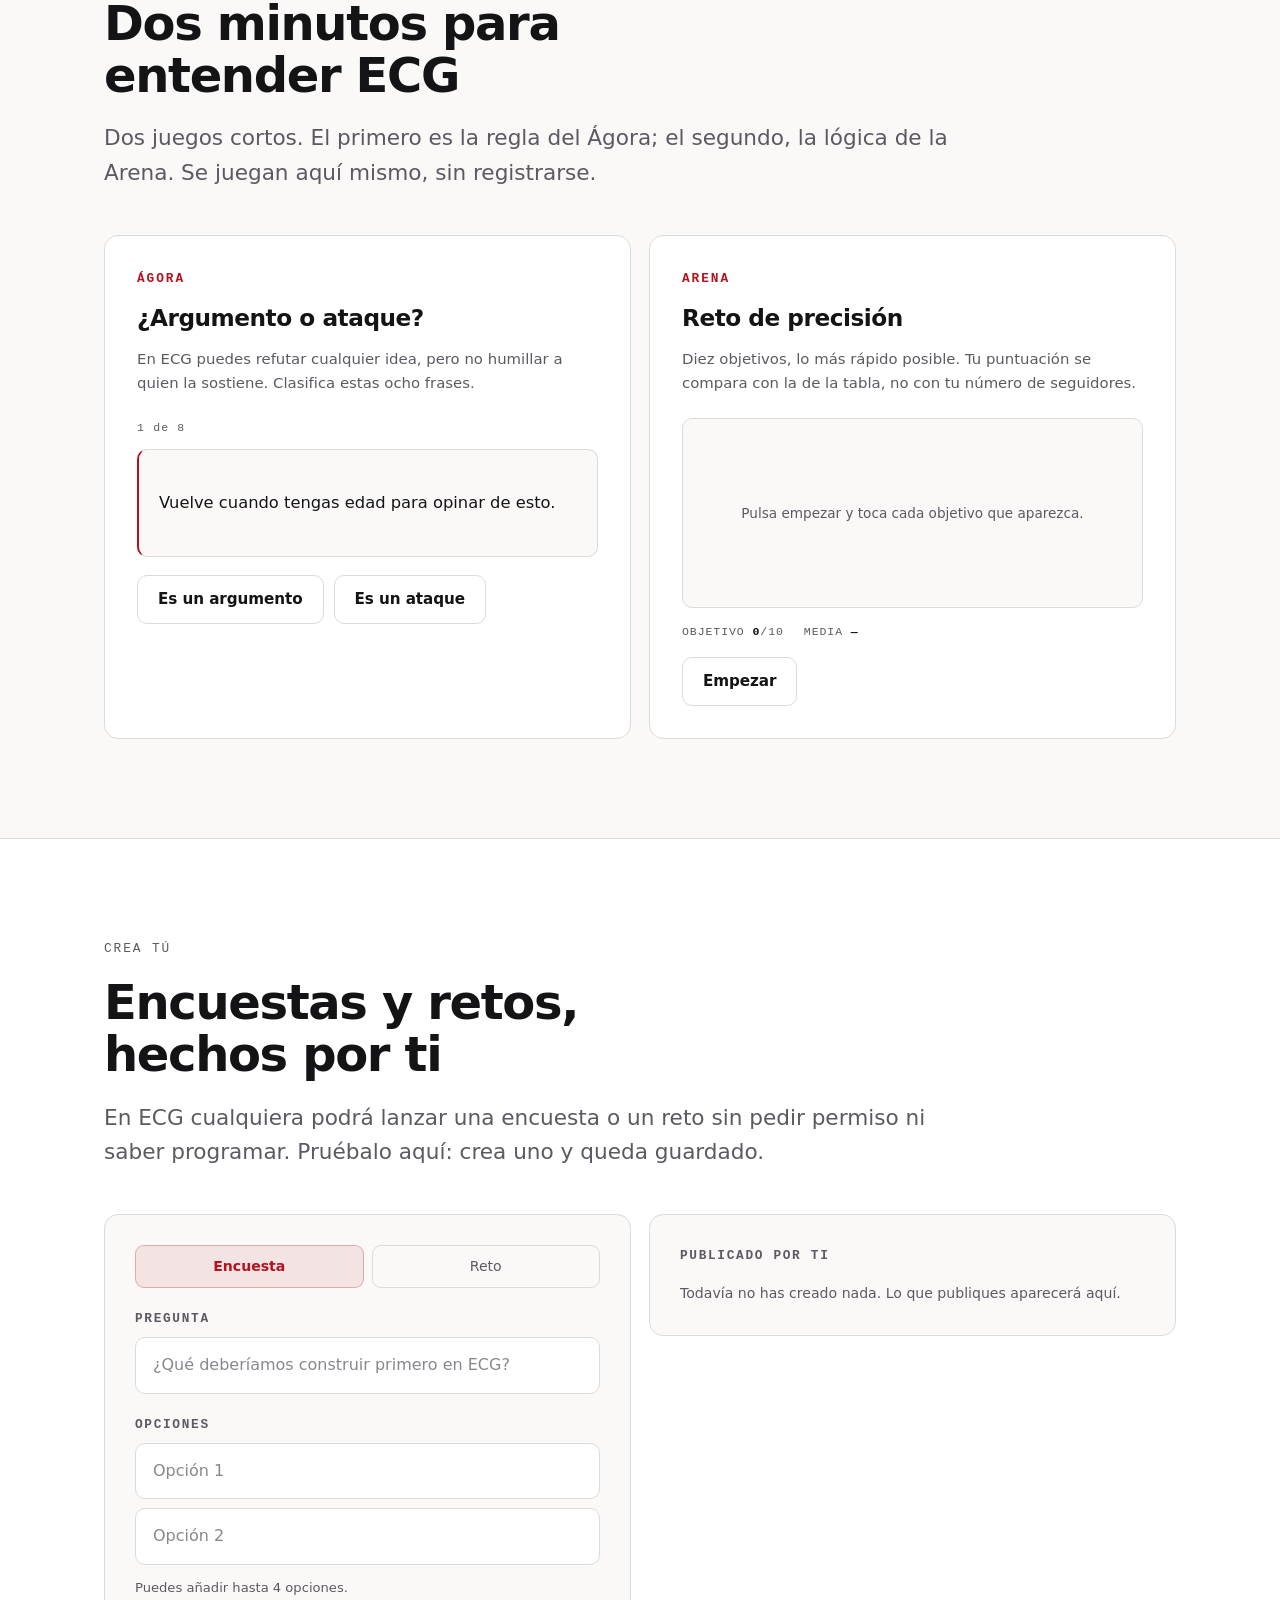
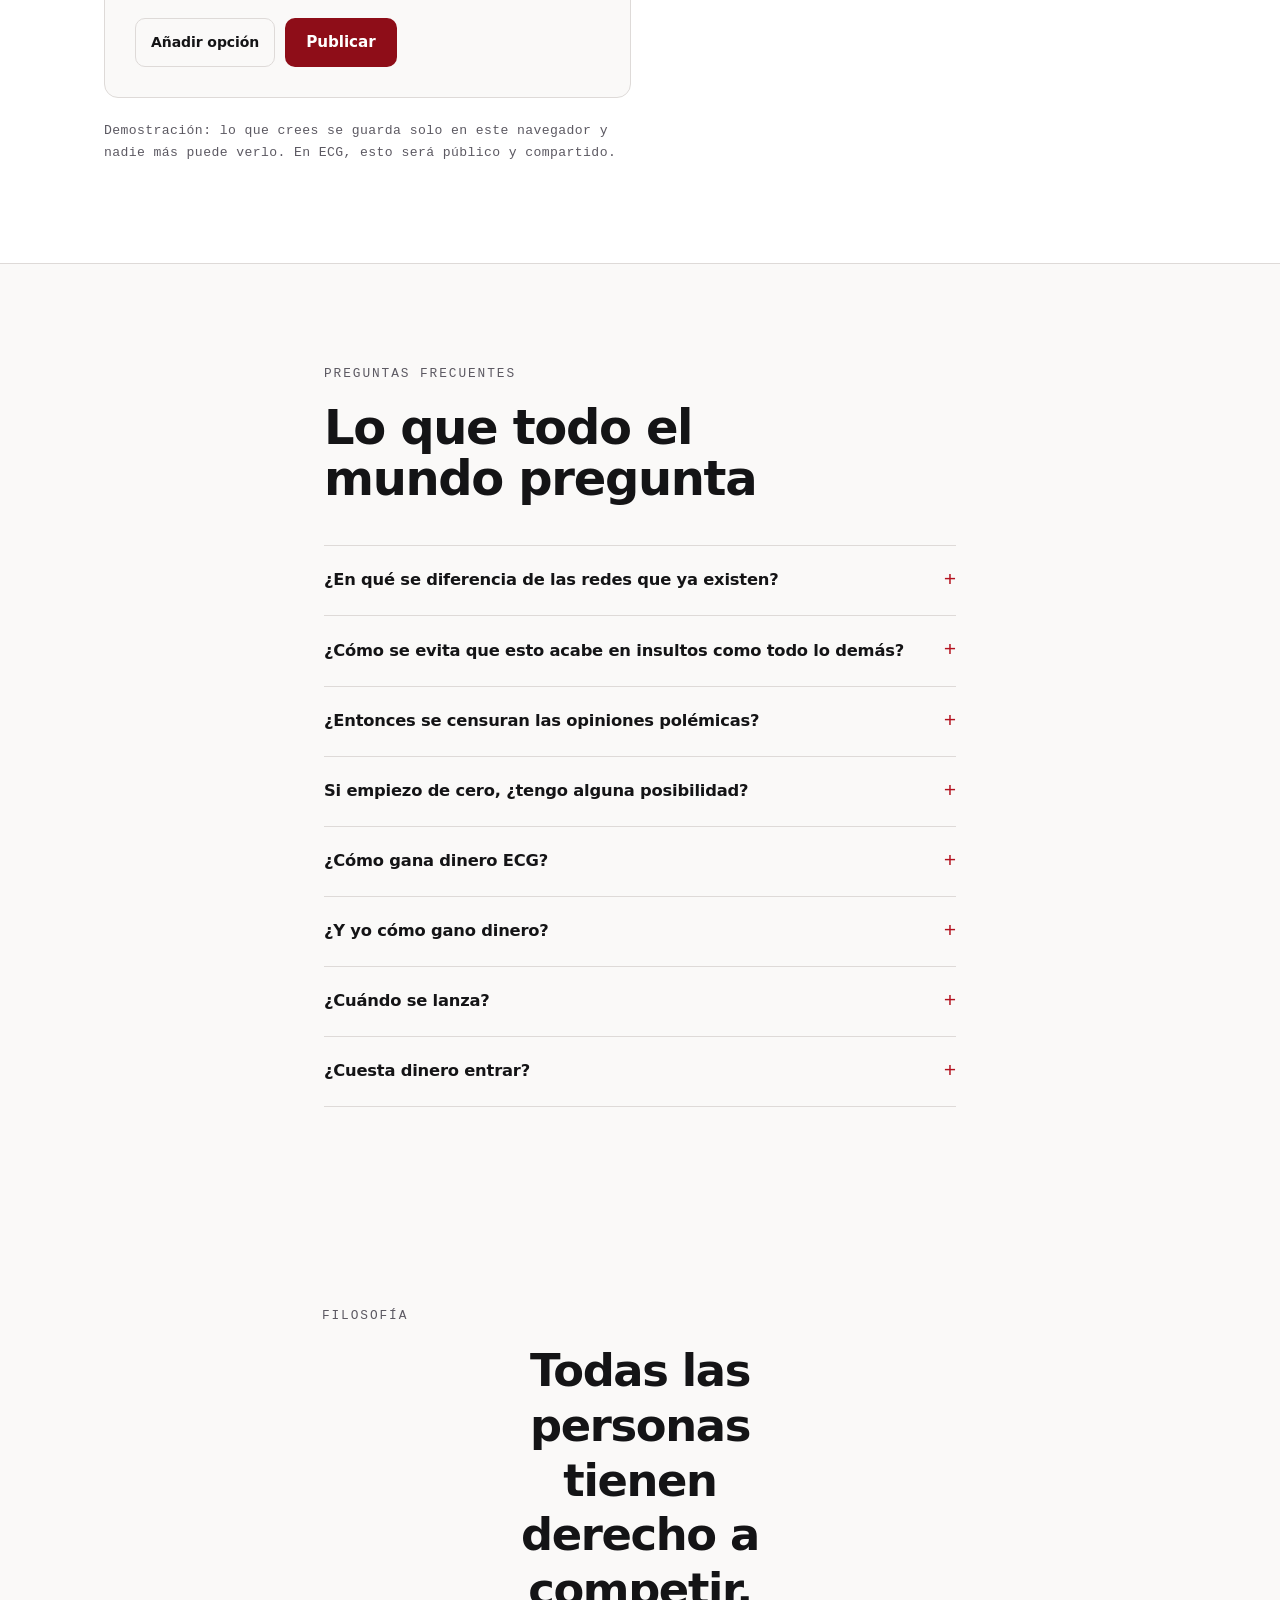
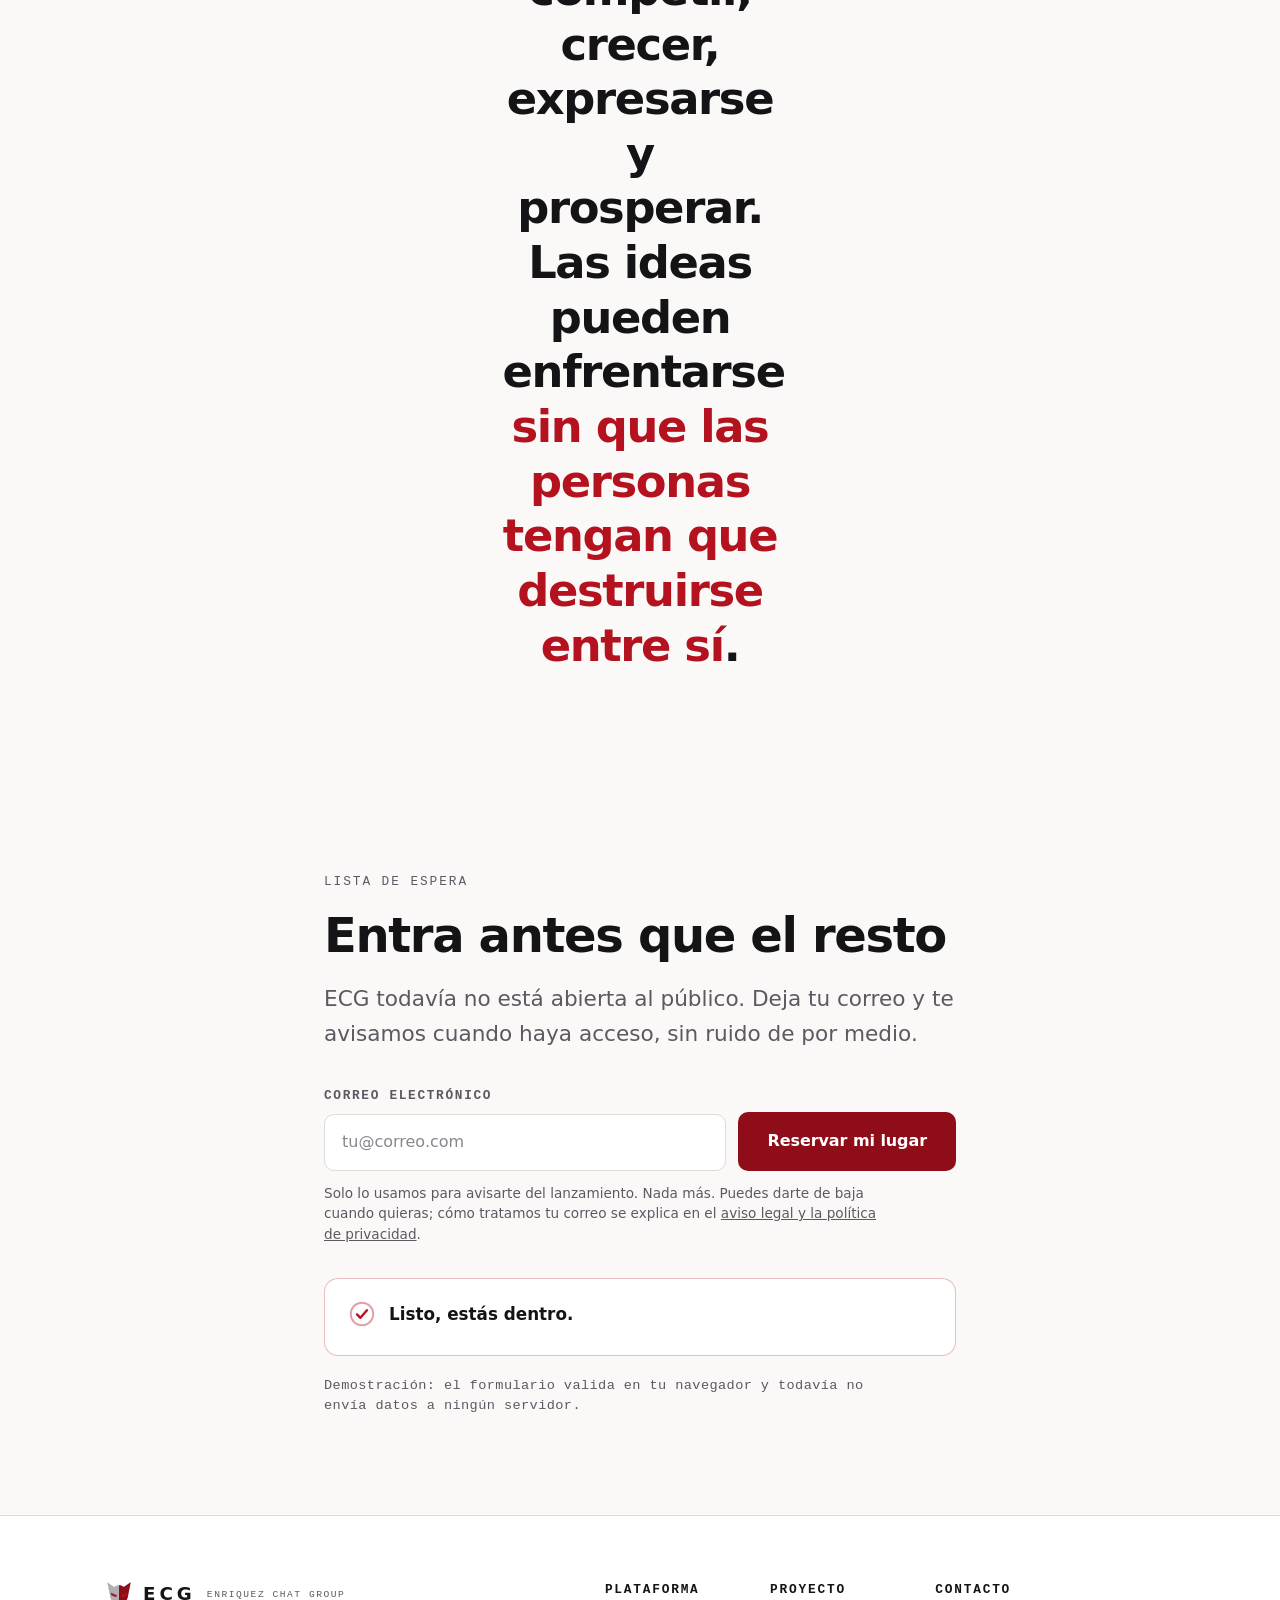
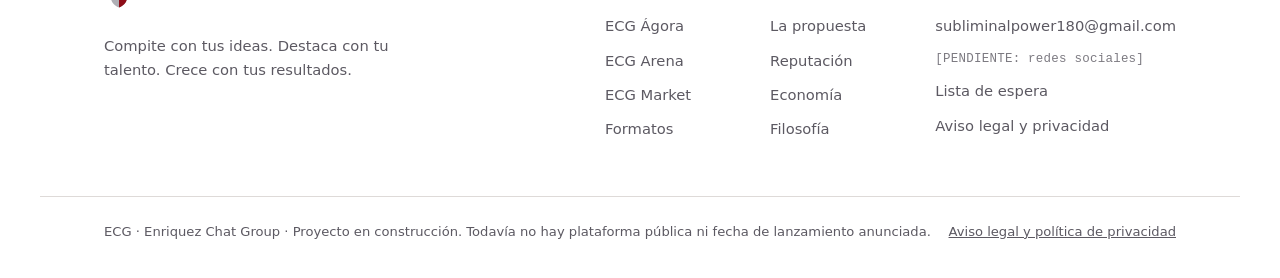
==== commit cb54b27a: "Rehacer la identidad siguiendo la referencia de marca El puma pasa de perfil a vista frontal, partid" ====
--- a/index.html
+++ b/index.html
@@ -25,8 +25,8 @@
 <meta name="twitter:description" content="Debate, competencia y economia en un solo ecosistema. Lista de espera abierta.">
 <meta name="twitter:image" content="https://elpicantecl052-pixel.github.io/ECG/assets/og-image.png">
 <meta name="twitter:image:alt" content="ECG — Compite con tus ideas. Destaca con tu talento. Crece con tus resultados.">
-<link rel="stylesheet" href="css/reset.css?v=10">
-<link rel="stylesheet" href="css/styles.css?v=10">
+<link rel="stylesheet" href="css/reset.css?v=11">
+<link rel="stylesheet" href="css/styles.css?v=11">
 <!-- Analiticas pendientes: crea un sitio gratuito en goatcounter.com
      y pon tu codigo en GOATCOUNTER, dentro de tools/build.py. -->
 </head>
@@ -36,11 +36,12 @@
 <header class="nav" role="banner">
   <div class="nav__in">
     <a class="brand" href="#top" aria-label="ECG, inicio">
-      <svg class="brand__mark" viewBox="0 0 90 100" aria-hidden="true" focusable="false">
-        <path d="M8 54 C 12 46, 18 41, 26 37 C 31 34.5, 33.5 31.5, 34.5 27.5 L 29 13 L 43 23.5 C 47 21, 51 20.5, 55 22 L 61 9 L 69.5 26 C 74 32, 76 42, 74 52 C 72 64, 67.5 74, 59 82 C 47 87, 33 79, 25.5 70 C 19 64, 12 58, 8 54 Z" fill="currentColor"/>
-        <path d="M27 44.5 C 30 42.5, 34 42.5, 36.5 45 C 34 47, 30 47.5, 27 44.5 Z" fill="var(--bg)"/>
-        <path d="M9.5 52.5 L15 50.5 L13.5 55 Z" fill="var(--bg)"/>
-        <path d="M13.5 55 C 16 59, 20 60.5, 24 59.5" fill="none" stroke="var(--bg)" stroke-width="2" stroke-linecap="round"/>
+      <svg class="brand__mark" viewBox="0 0 100 100" aria-hidden="true" focusable="false">
+        <defs><clipPath id="bm1"><rect x="50" y="0" width="50" height="100"/></clipPath></defs>
+        <path d="M50 95 C 42 93, 33 87, 27 77 L 21 62 L 18 46 L 11 11 L 34 27 C 39 23, 44 21, 50 21 C 56 21, 61 23, 66 27 L 89 11 L 82 46 L 79 62 L 73 77 C 67 87, 58 93, 50 95 Z" fill="var(--metal-1)" opacity=".55"/>
+        <g clip-path="url(#bm1)"><path d="M50 95 C 42 93, 33 87, 27 77 L 21 62 L 18 46 L 11 11 L 34 27 C 39 23, 44 21, 50 21 C 56 21, 61 23, 66 27 L 89 11 L 82 46 L 79 62 L 73 77 C 67 87, 58 93, 50 95 Z" fill="var(--accent-deep)"/></g>
+        <path d="M22 45 L43 54 L41 61 L25 55 Z" fill="var(--accent)"/>
+        <path d="M78 45 L57 54 L59 61 L75 55 Z" fill="var(--accent)"/>
       </svg>
       <span class="brand__word">ECG</span>
       <span class="brand__full">Enriquez Chat Group</span>
@@ -77,6 +78,7 @@
   <section class="hero" id="top">
     <div class="hero__field" aria-hidden="true">
       <div class="hero__grid"></div>
+      <div class="hero__vetas"></div>
       <div class="hero__glow"></div>
     </div>
 
@@ -84,9 +86,12 @@
       <p class="eyebrow reveal">Enriquez Chat Group · Plataforma social global</p>
 
       <div class="hero__lockup reveal">
-        <img class="hero__emblema" src="assets/emblema.svg" width="150" height="180"
-             alt="Emblema de ECG: un escudo partido en dos mitades, con un puma chileno de perfil a la izquierda y las letras E, C y G a la derecha.">
-        <h1 class="hero__h1">ECG</h1>
+        <img class="hero__emblema" src="assets/emblema.svg" width="106" height="120"
+             alt="">
+        <h1 class="hero__h1">
+          <img src="assets/logotipo.svg" width="260" height="95"
+               alt="ECG, Enriquez Chat Group">
+        </h1>
       </div>
 
       <p class="hero__motto reveal">
@@ -750,11 +755,12 @@
   <div class="wrap foot__in">
     <div class="foot__brand">
       <a class="brand" href="#top" aria-label="ECG, volver arriba">
-        <svg class="brand__mark" viewBox="0 0 90 100" aria-hidden="true" focusable="false">
-        <path d="M8 54 C 12 46, 18 41, 26 37 C 31 34.5, 33.5 31.5, 34.5 27.5 L 29 13 L 43 23.5 C 47 21, 51 20.5, 55 22 L 61 9 L 69.5 26 C 74 32, 76 42, 74 52 C 72 64, 67.5 74, 59 82 C 47 87, 33 79, 25.5 70 C 19 64, 12 58, 8 54 Z" fill="currentColor"/>
-        <path d="M27 44.5 C 30 42.5, 34 42.5, 36.5 45 C 34 47, 30 47.5, 27 44.5 Z" fill="var(--bg)"/>
-        <path d="M9.5 52.5 L15 50.5 L13.5 55 Z" fill="var(--bg)"/>
-        <path d="M13.5 55 C 16 59, 20 60.5, 24 59.5" fill="none" stroke="var(--bg)" stroke-width="2" stroke-linecap="round"/>
+        <svg class="brand__mark" viewBox="0 0 100 100" aria-hidden="true" focusable="false">
+        <defs><clipPath id="bm2"><rect x="50" y="0" width="50" height="100"/></clipPath></defs>
+        <path d="M50 95 C 42 93, 33 87, 27 77 L 21 62 L 18 46 L 11 11 L 34 27 C 39 23, 44 21, 50 21 C 56 21, 61 23, 66 27 L 89 11 L 82 46 L 79 62 L 73 77 C 67 87, 58 93, 50 95 Z" fill="var(--metal-1)" opacity=".55"/>
+        <g clip-path="url(#bm2)"><path d="M50 95 C 42 93, 33 87, 27 77 L 21 62 L 18 46 L 11 11 L 34 27 C 39 23, 44 21, 50 21 C 56 21, 61 23, 66 27 L 89 11 L 82 46 L 79 62 L 73 77 C 67 87, 58 93, 50 95 Z" fill="var(--accent-deep)"/></g>
+        <path d="M22 45 L43 54 L41 61 L25 55 Z" fill="var(--accent)"/>
+        <path d="M78 45 L57 54 L59 61 L75 55 Z" fill="var(--accent)"/>
       </svg>
         <span class="brand__word">ECG</span>
       <span class="brand__full">Enriquez Chat Group</span>
@@ -793,7 +799,7 @@
   </div>
 </footer>
 
-<script src="js/main.js?v=10"></script>
-<script src="js/interactive.js?v=10"></script>
+<script src="js/main.js?v=11"></script>
+<script src="js/interactive.js?v=11"></script>
 </body>
 </html>
--- a/css/styles.css
+++ b/css/styles.css
@@ -26,7 +26,7 @@
 
   /* — Tipografía — */
   --font-sans: ui-sans-serif, -apple-system, "Segoe UI Variable Display", "Segoe UI", Inter, Roboto, system-ui, sans-serif;
-  --font-display: "Hoefler Text", "Iowan Old Style", Georgia, "Times New Roman", serif;
+  --font-display: var(--font-sans);
   --font-mono: ui-monospace, "Cascadia Code", "SF Mono", SFMono-Regular, Consolas, "Liberation Mono", monospace;
 
   --fs-h1:   clamp(3.4rem, 13vw, 8.5rem);
@@ -275,17 +275,15 @@
 }
 
 .brand__mark {
-  width: 27px;
+  width: 30px;
   height: 30px;
   flex-shrink: 0;
-  color: var(--accent);
 }
 
 .brand__word {
-  font-family: var(--font-display);
-  font-size: 1.2rem;
-  font-weight: 700;
-  letter-spacing: .2em;
+  font-size: 1.14rem;
+  font-weight: 800;
+  letter-spacing: .22em;
 }
 
 .brand__full {
@@ -387,6 +385,19 @@
   background-size: 72px 72px;
   mask-image: radial-gradient(118% 78% at 18% 8%, #000 8%, transparent 72%);
   -webkit-mask-image: radial-gradient(118% 78% at 18% 8%, #000 8%, transparent 72%);
+}
+
+.hero__vetas {
+  position: absolute;
+  inset: 0;
+  background:
+    linear-gradient(104deg, transparent 18%, var(--accent-deep) 18.15%, transparent 18.5%),
+    linear-gradient(104deg, transparent 23%, var(--accent-deep) 23.12%, transparent 23.4%),
+    linear-gradient(76deg, transparent 78%, var(--accent-deep) 78.15%, transparent 78.5%),
+    linear-gradient(76deg, transparent 84%, var(--accent-deep) 84.12%, transparent 84.4%);
+  opacity: .5;
+  mask-image: linear-gradient(to bottom, #000 10%, transparent 92%);
+  -webkit-mask-image: linear-gradient(to bottom, #000 10%, transparent 92%);
 }
 
 .hero__glow {
@@ -2000,15 +2011,23 @@
 
 .hero__lockup {
   display: flex;
-  align-items: center;
-  gap: clamp(18px, 3vw, 34px);
+  flex-direction: column;
+  align-items: flex-start;
+  gap: clamp(14px, 2.4vw, 24px);
   margin-bottom: clamp(20px, 3.4vh, 34px);
 }
 
 .hero__emblema {
-  width: clamp(76px, 12vw, 128px);
+  width: clamp(72px, 10vw, 104px);
   height: auto;
-  flex-shrink: 0;
-}
-
-.hero__lockup .hero__h1 { margin-bottom: 0; }
+}
+
+.hero__lockup .hero__h1 {
+  margin-bottom: 0;
+  line-height: 0;
+}
+
+.hero__lockup .hero__h1 img {
+  width: clamp(240px, 36vw, 420px);
+  height: auto;
+}
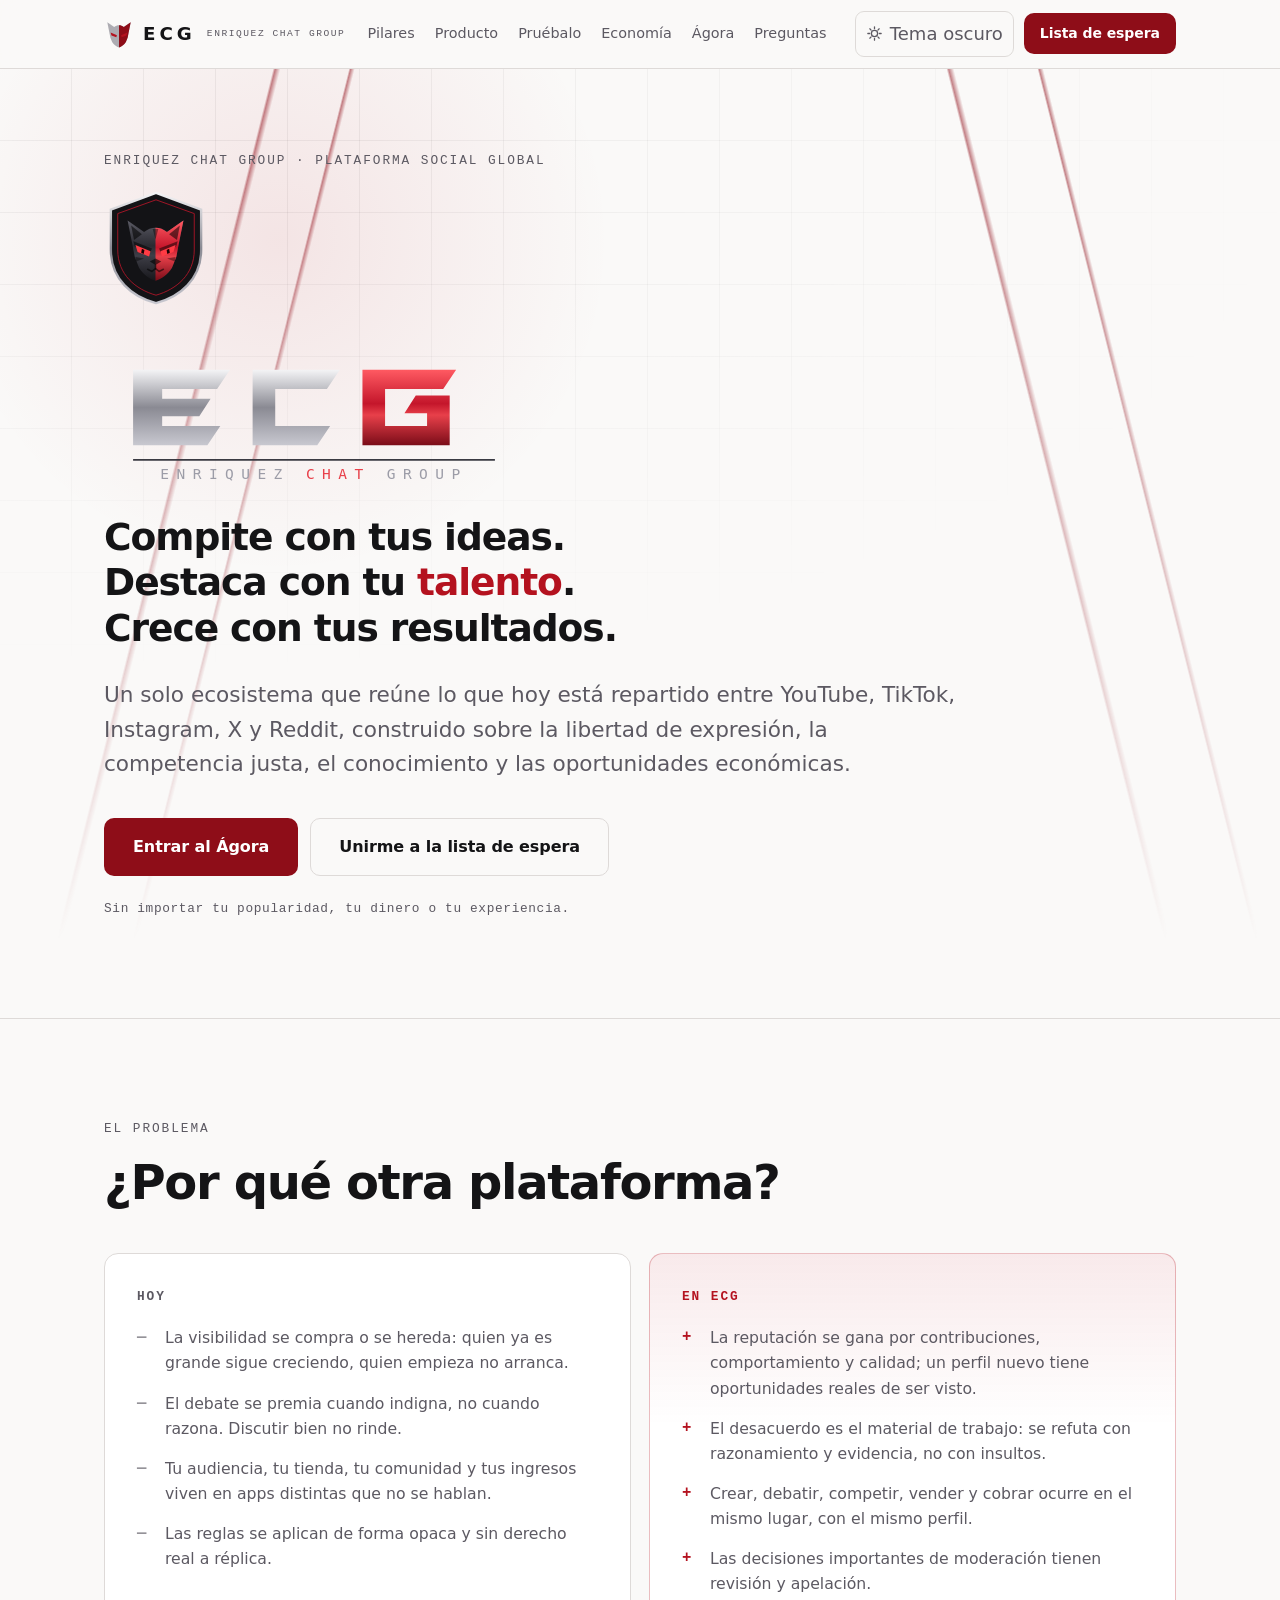
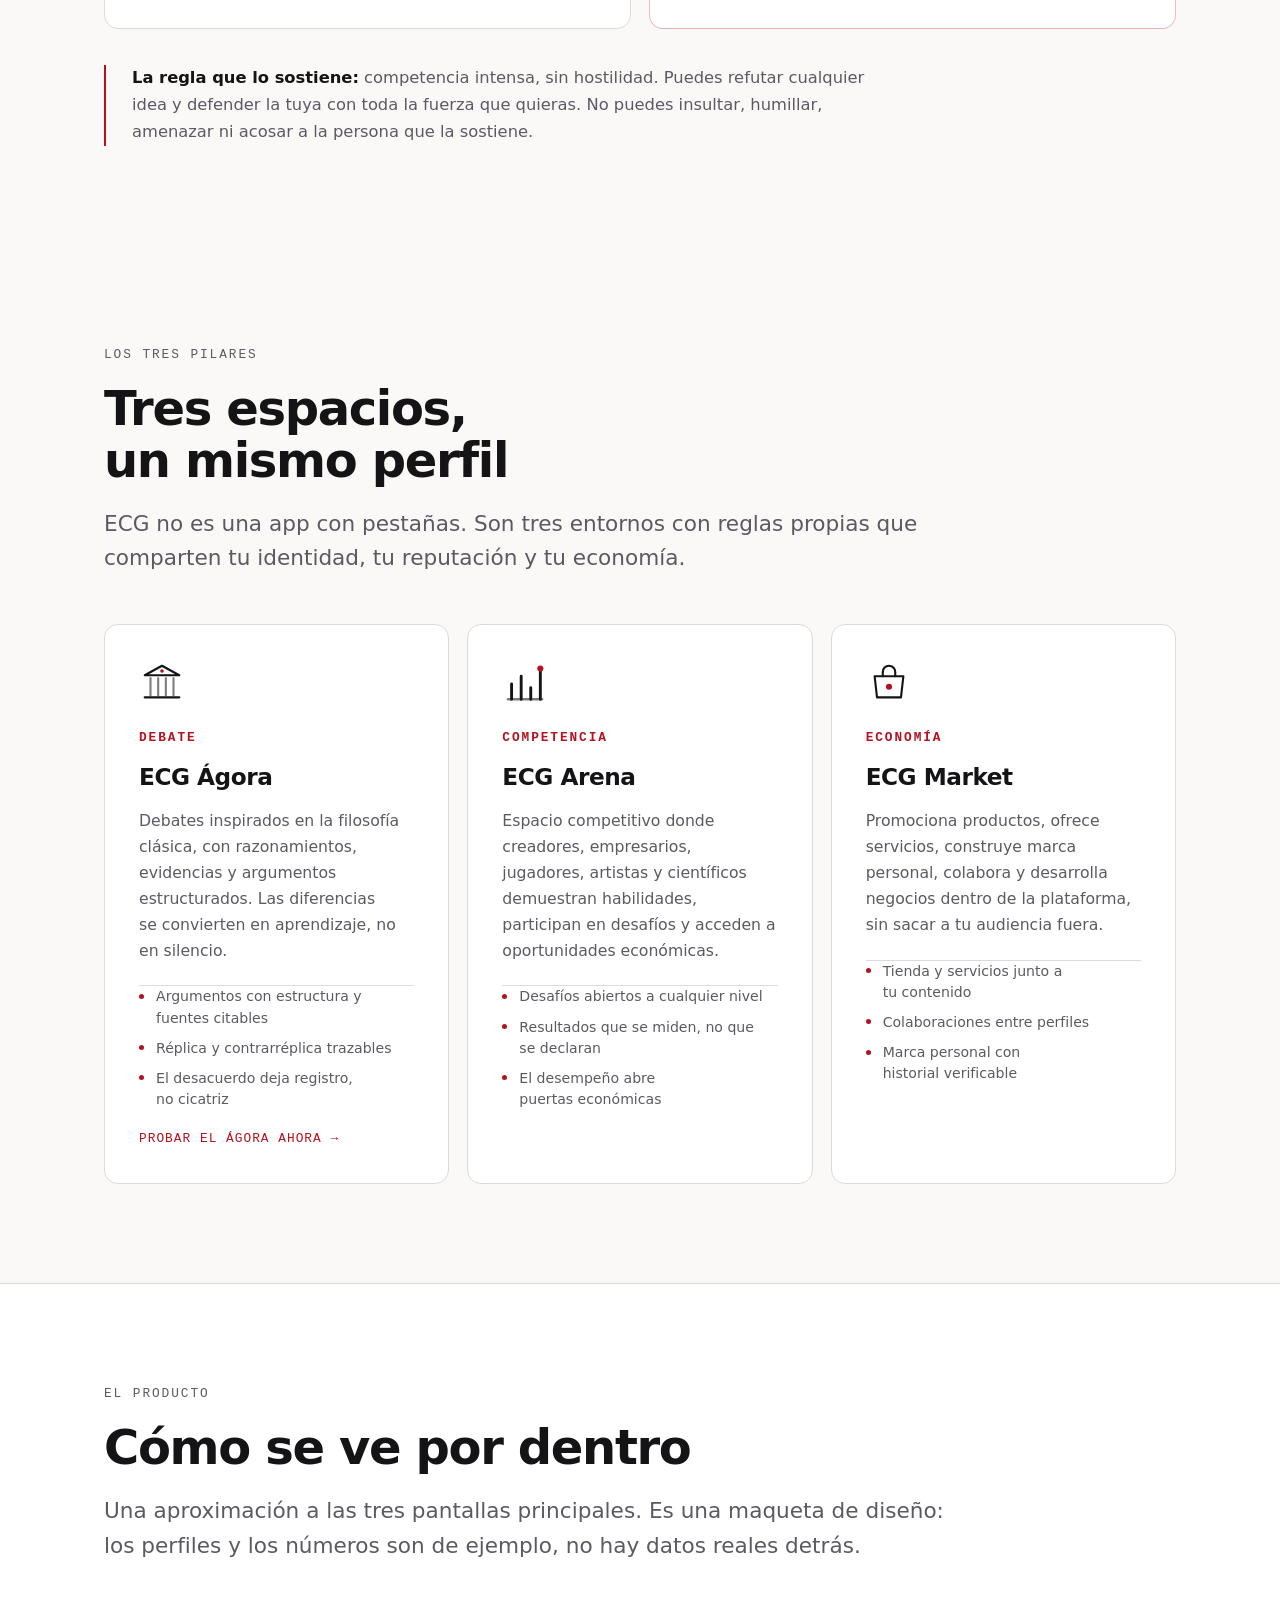
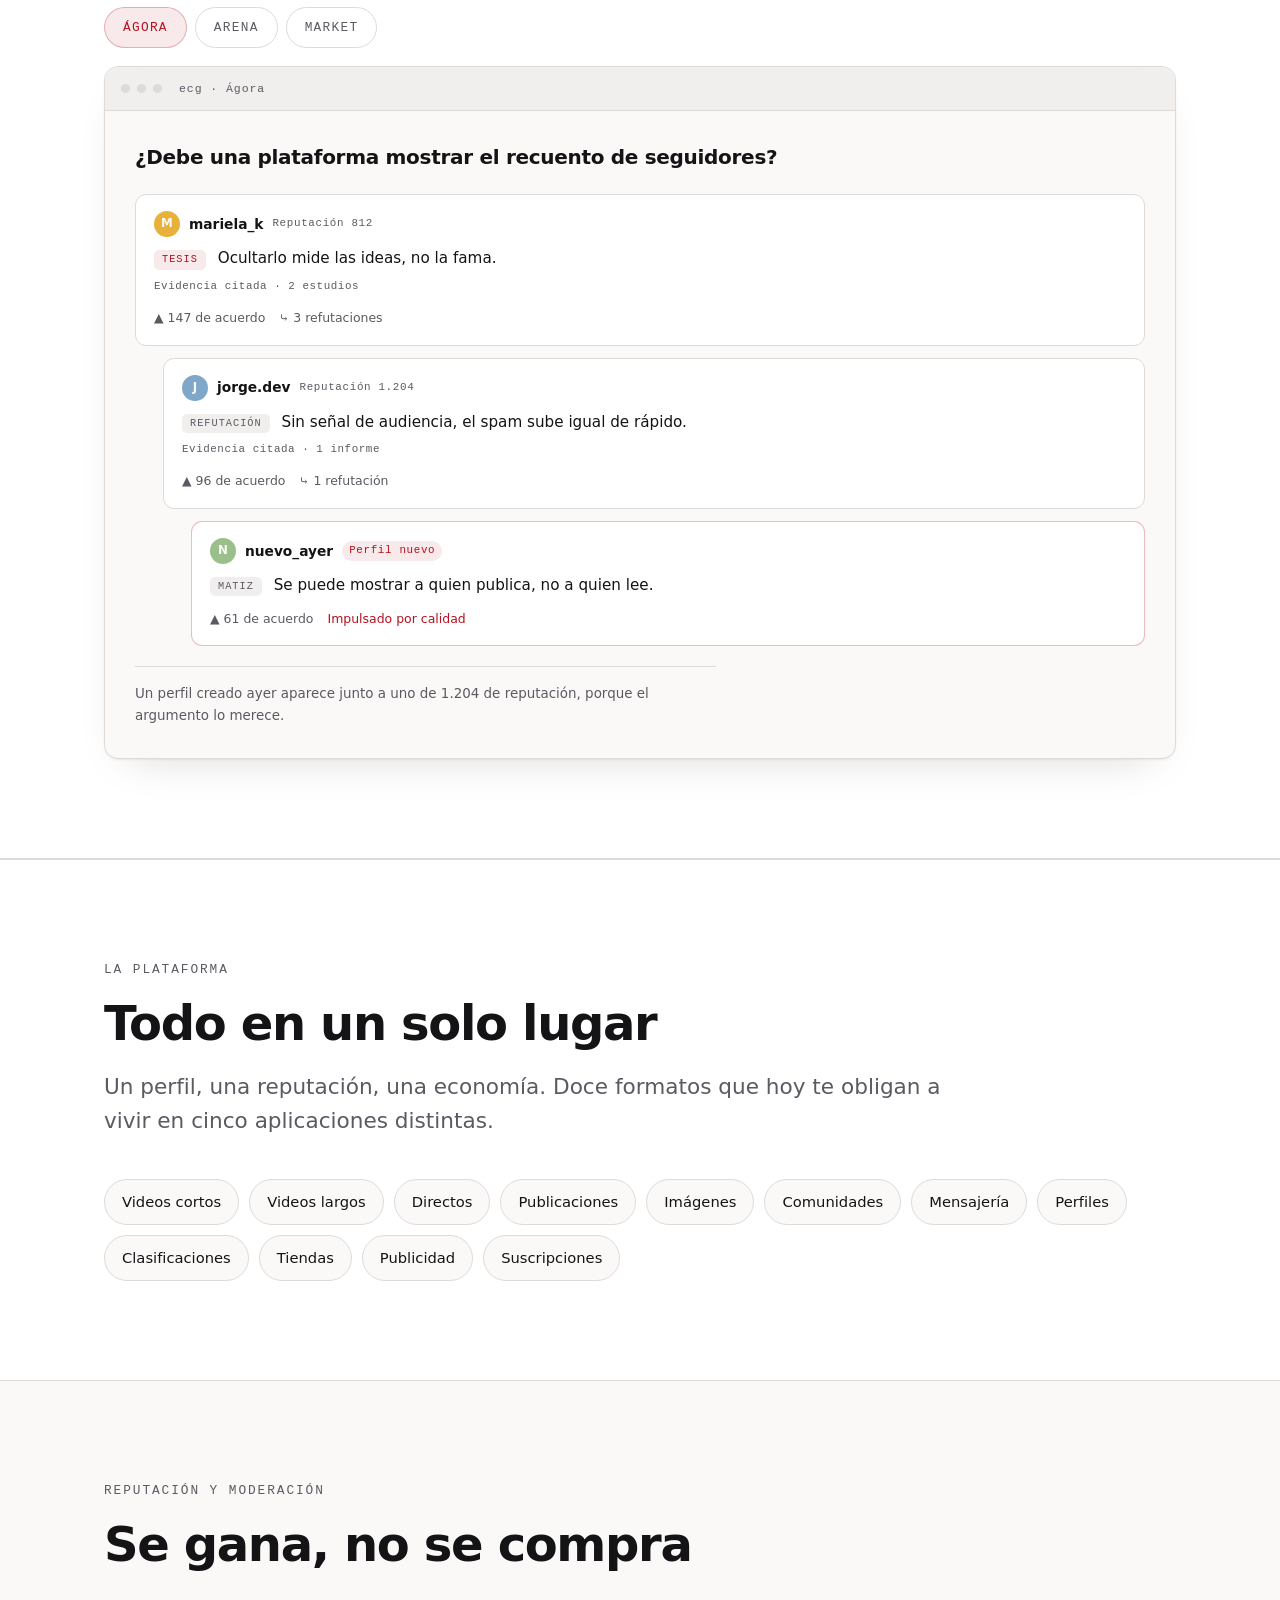
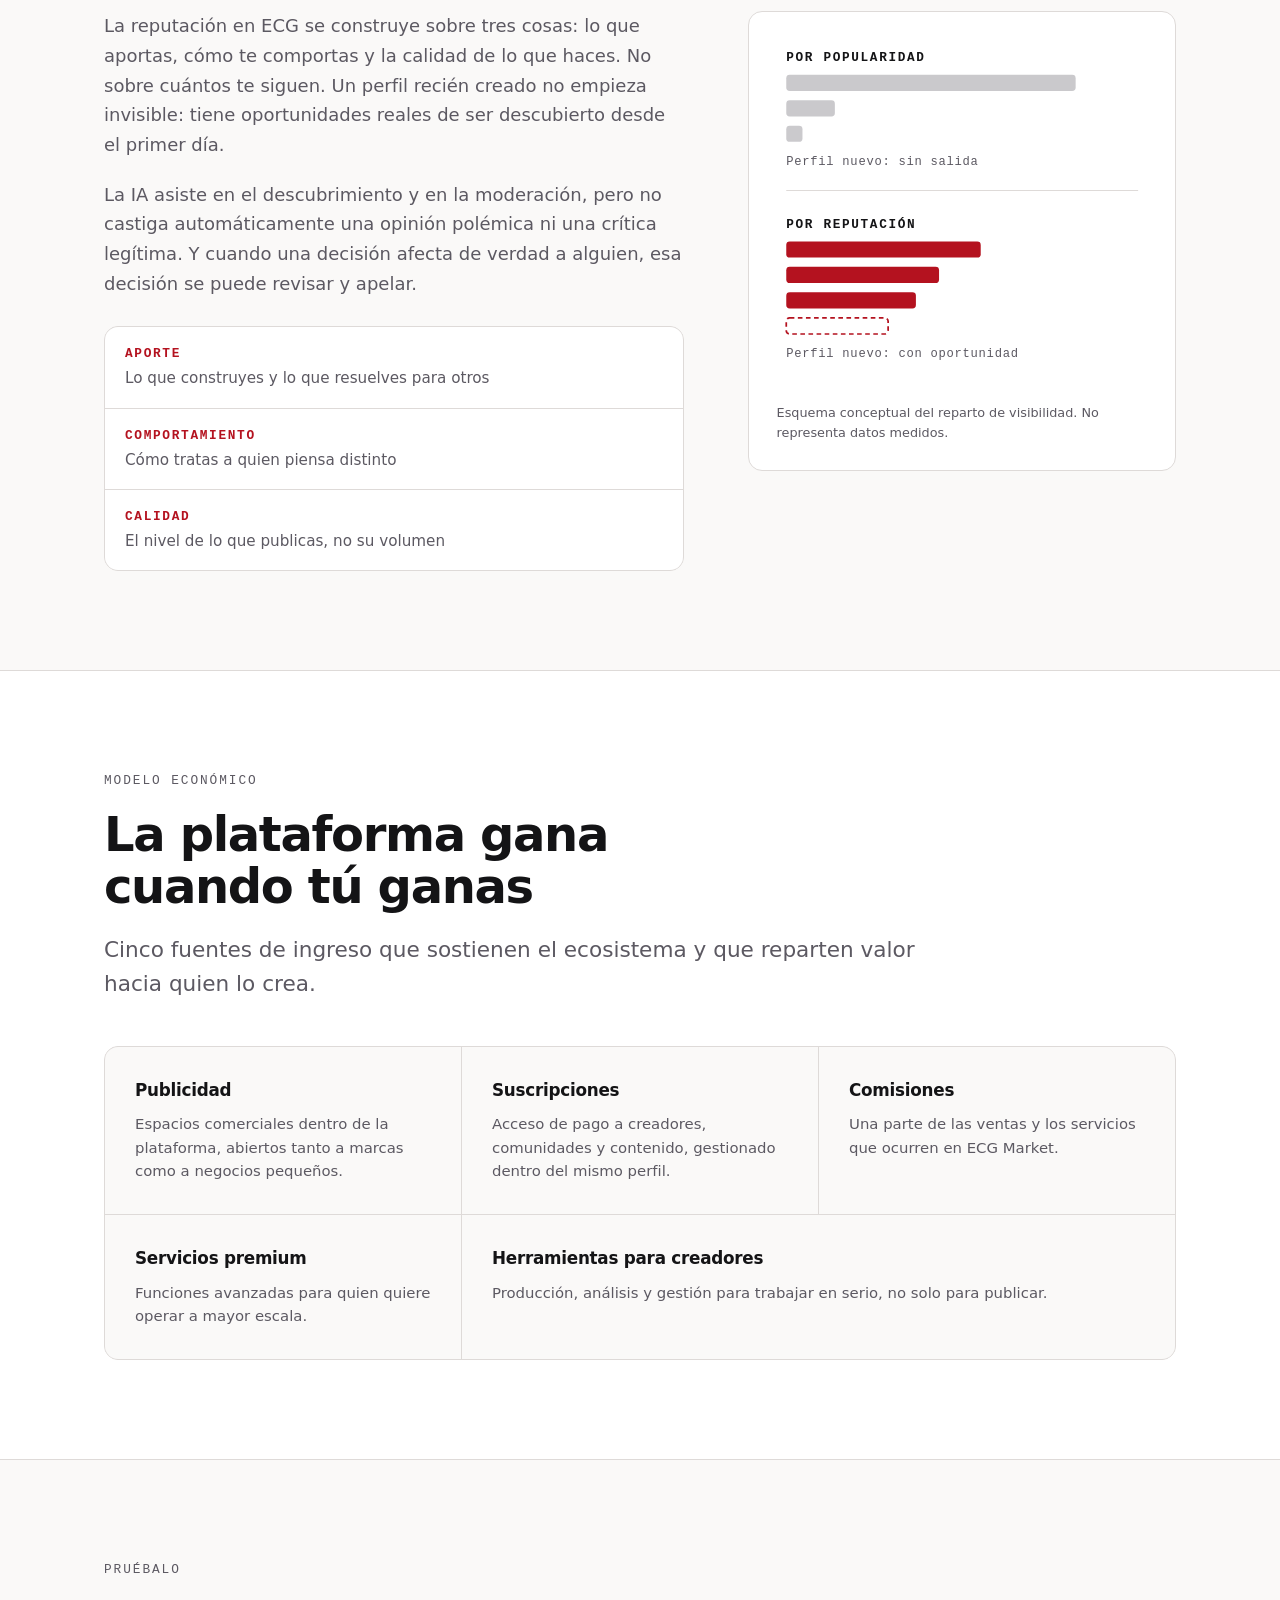
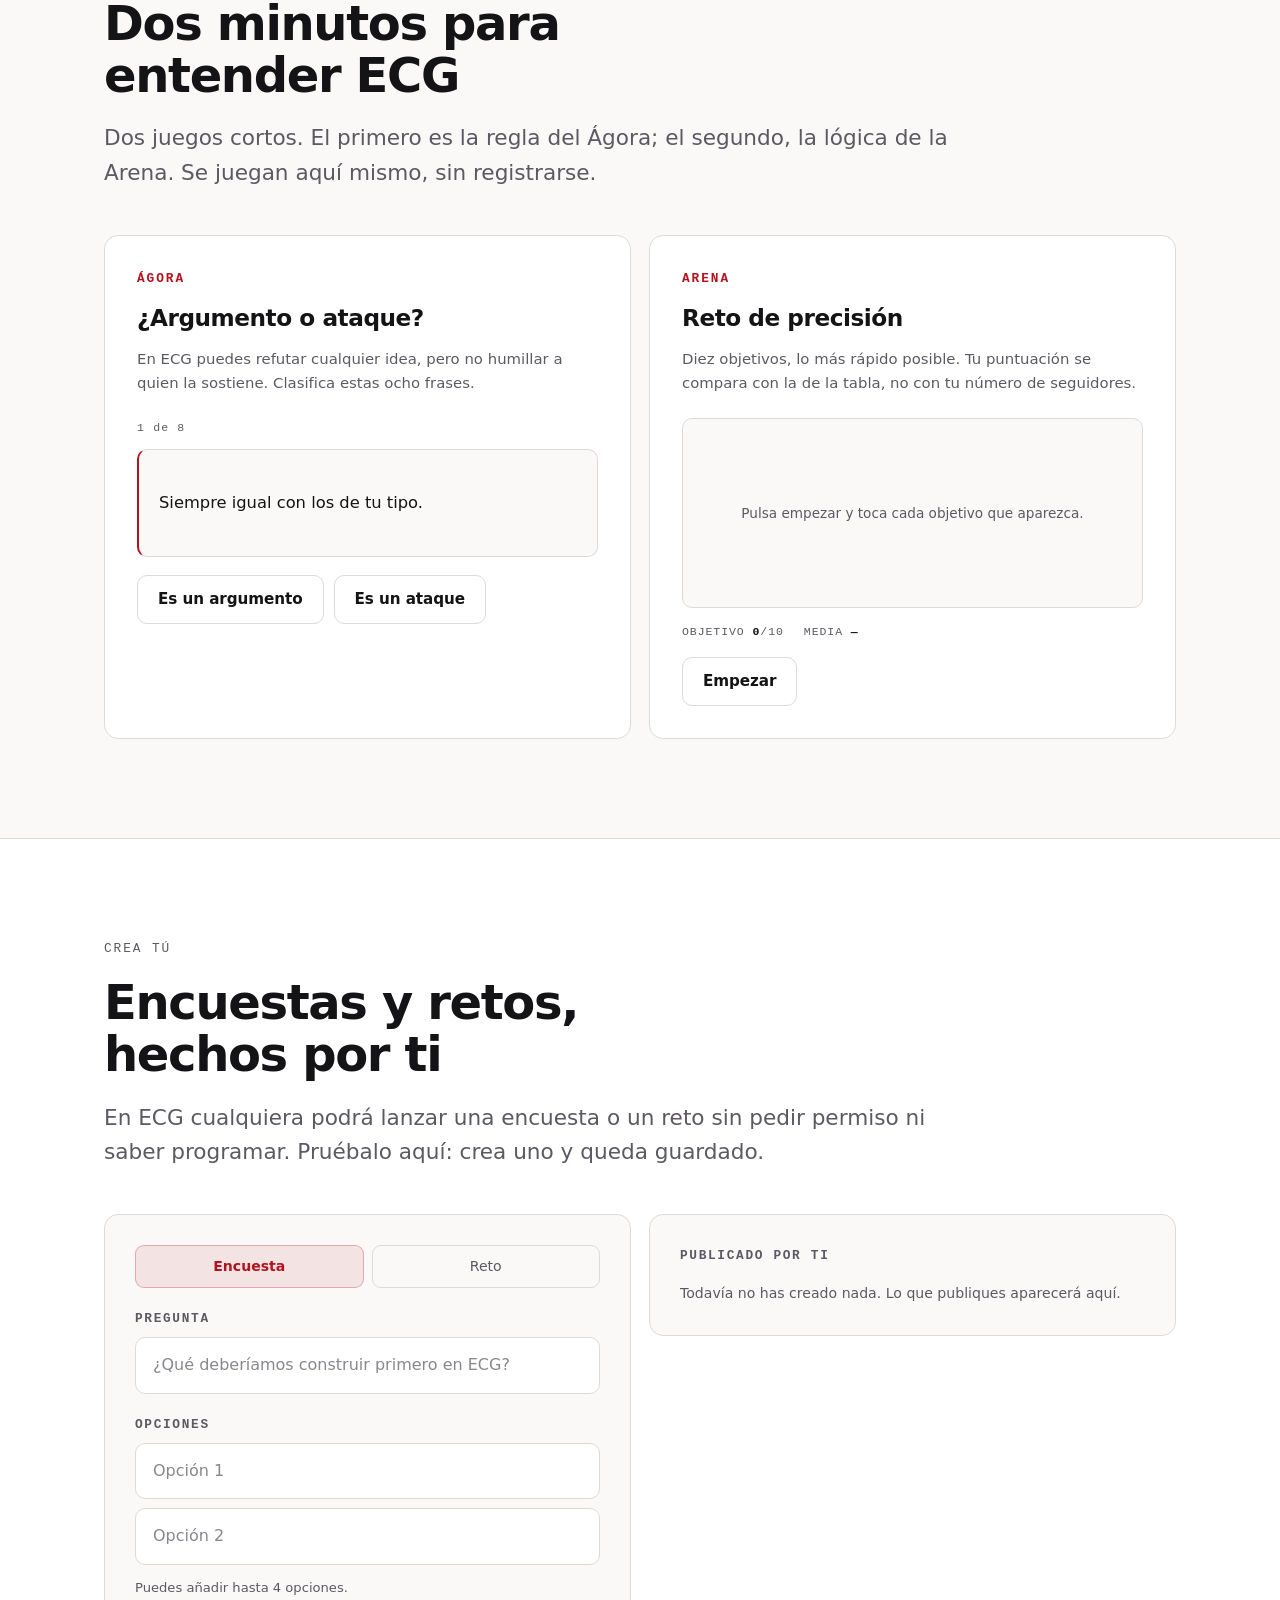
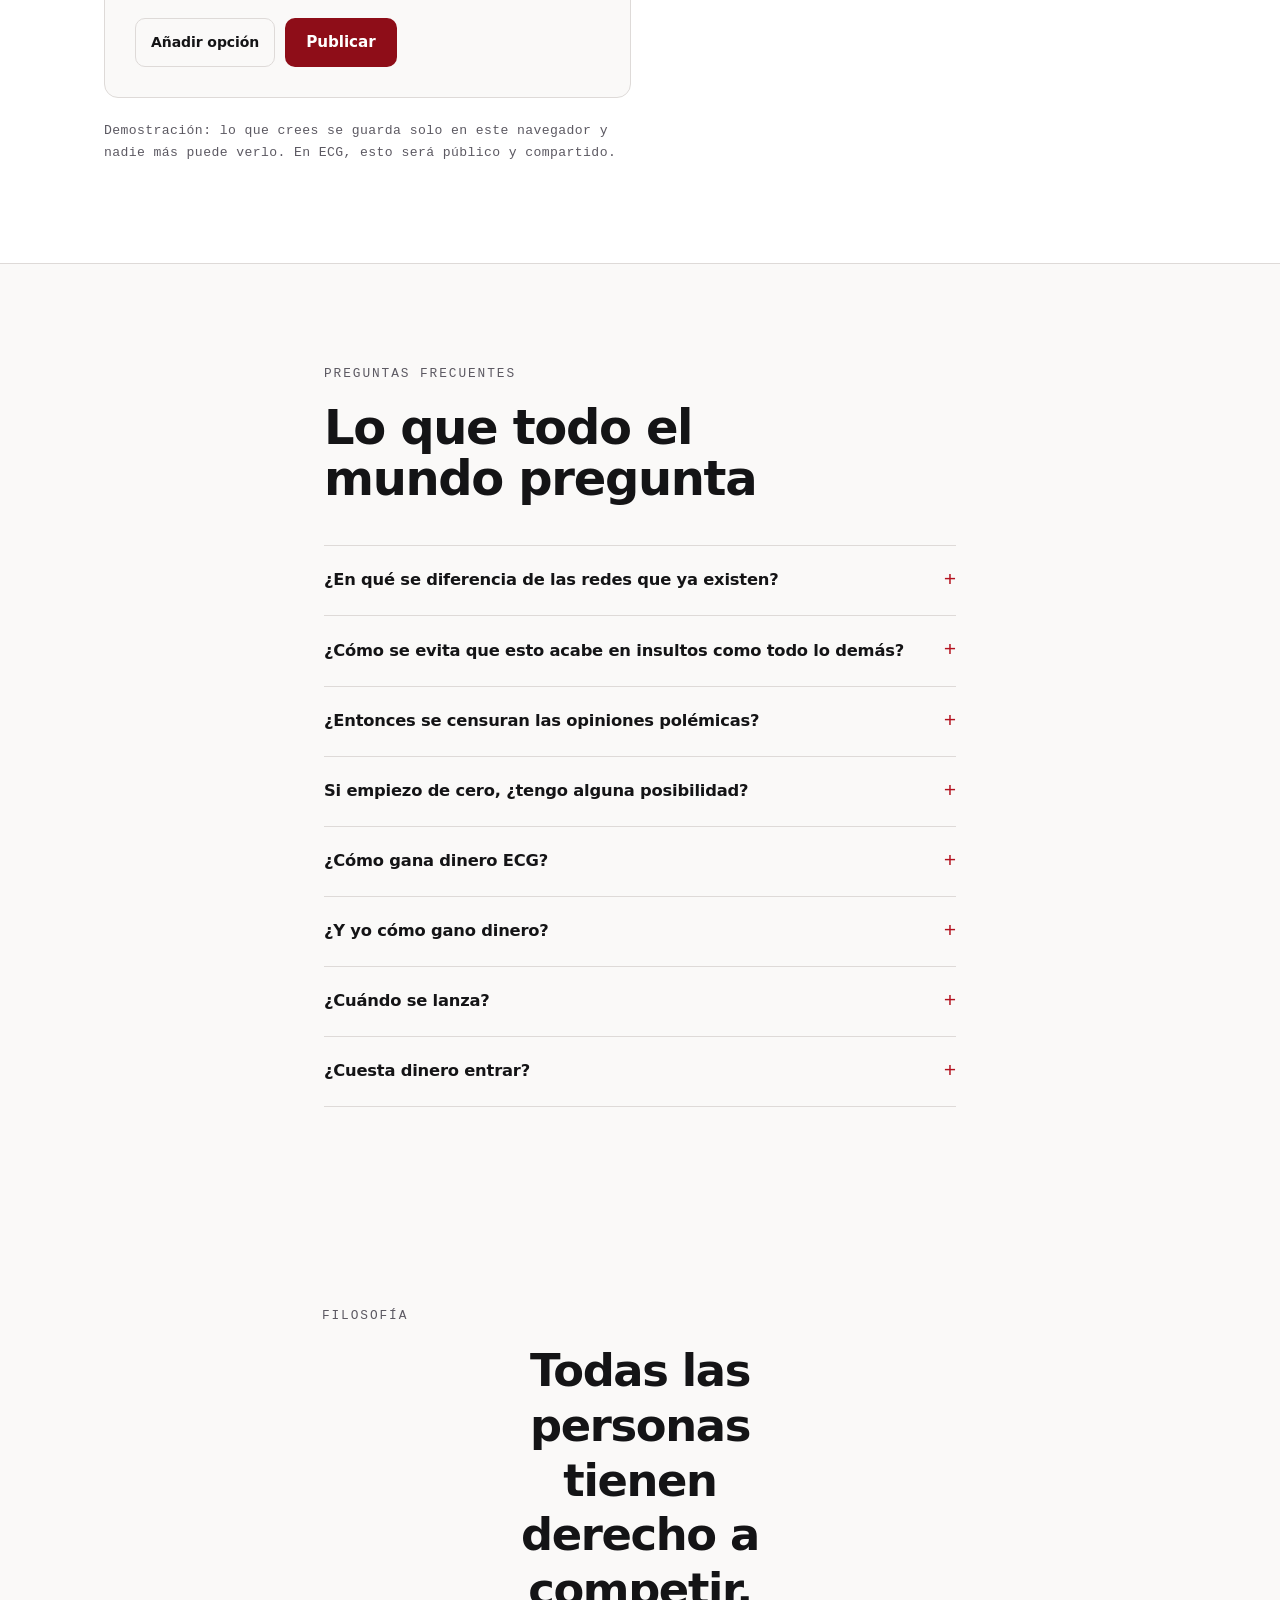
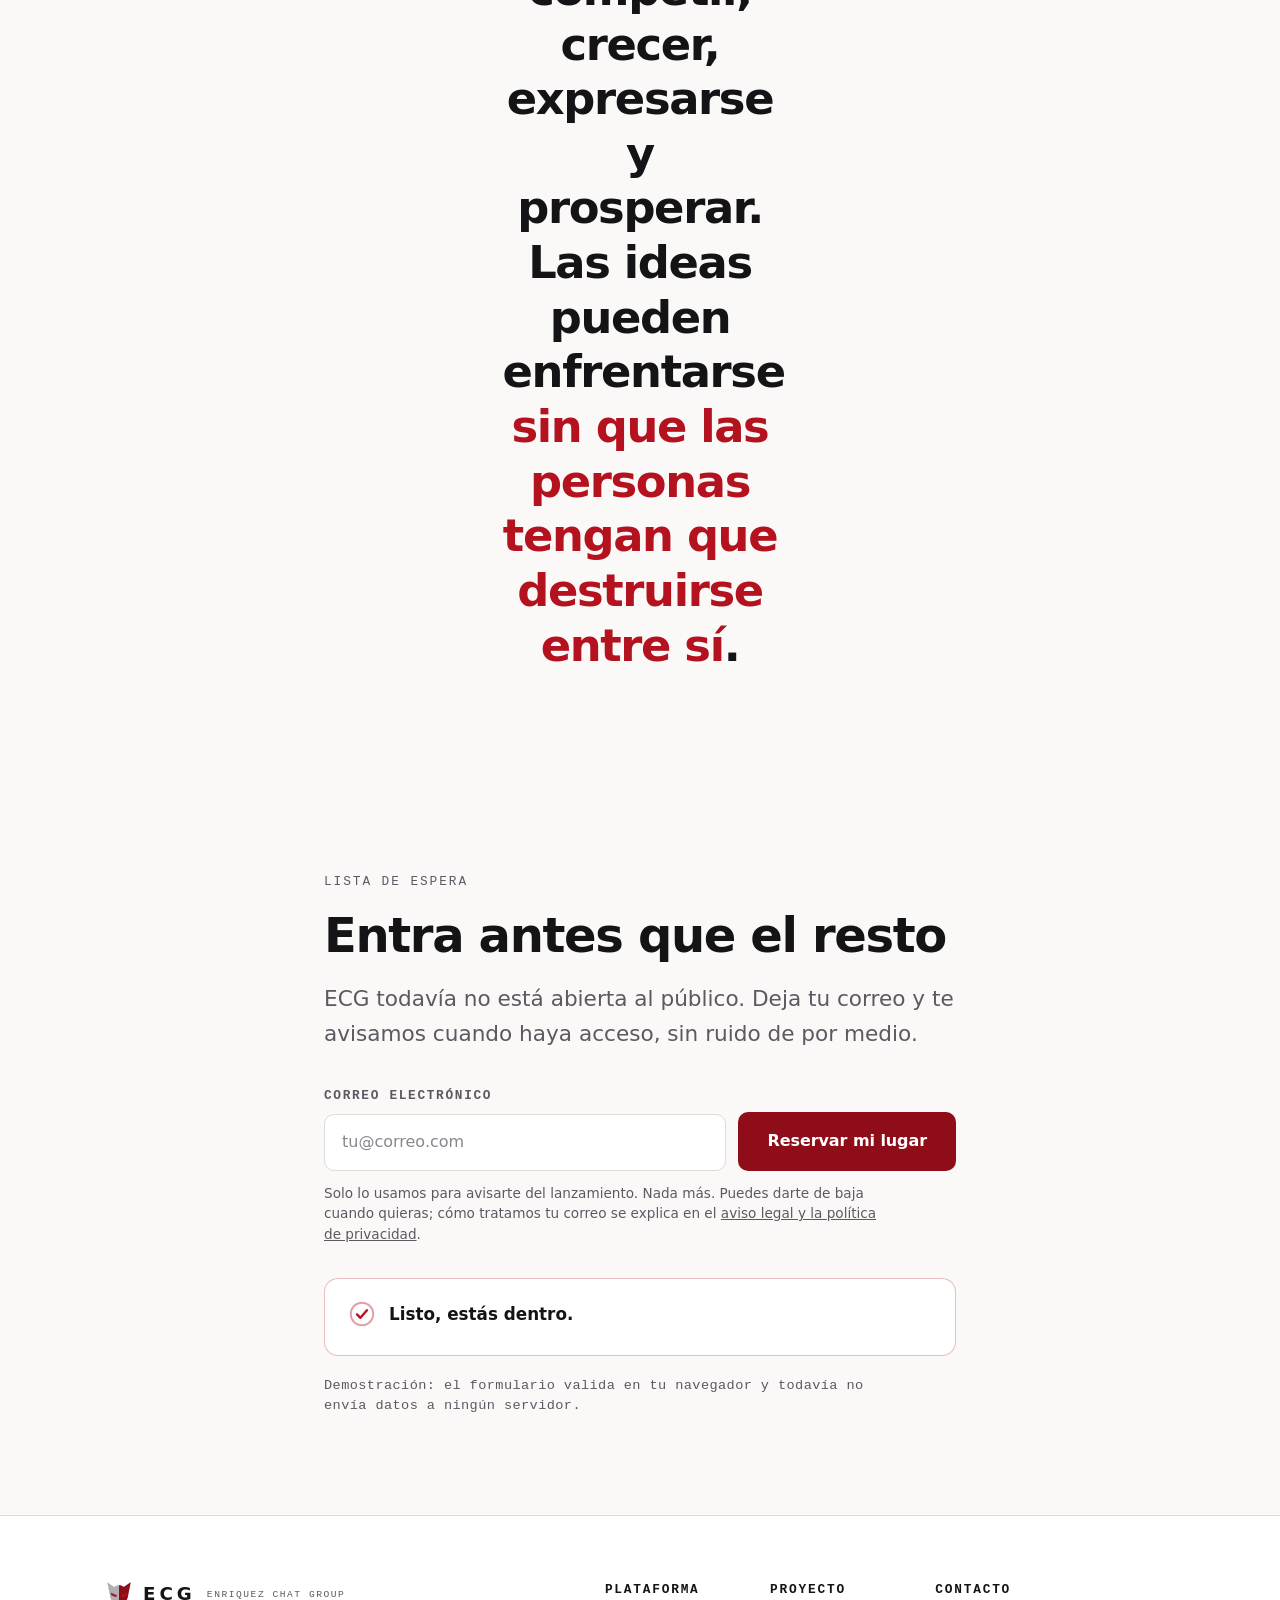
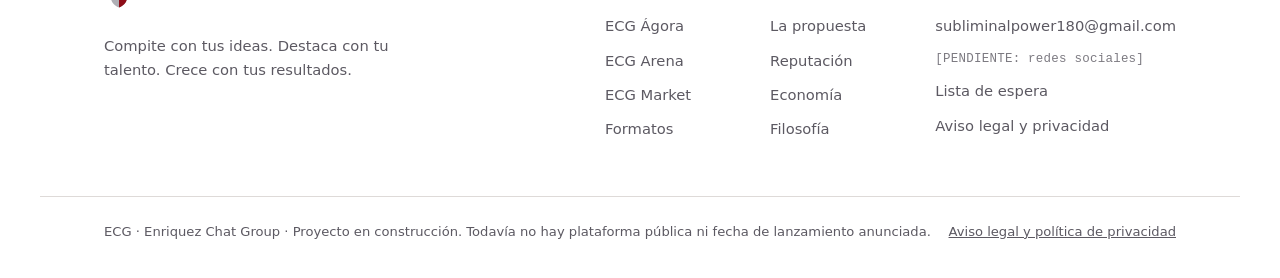
==== commit ed115efb: "Separar el disparador del esquema y no depender de el El editor SQL de Supabase ejecuta el archivo e" ====
--- a/index.html
+++ b/index.html
@@ -25,8 +25,8 @@
 <meta name="twitter:description" content="Debate, competencia y economia en un solo ecosistema. Lista de espera abierta.">
 <meta name="twitter:image" content="https://elpicantecl052-pixel.github.io/ECG/assets/og-image.png">
 <meta name="twitter:image:alt" content="ECG — Compite con tus ideas. Destaca con tu talento. Crece con tus resultados.">
-<link rel="stylesheet" href="css/reset.css?v=11">
-<link rel="stylesheet" href="css/styles.css?v=11">
+<link rel="stylesheet" href="css/reset.css?v=12">
+<link rel="stylesheet" href="css/styles.css?v=12">
 <!-- Analiticas pendientes: crea un sitio gratuito en goatcounter.com
      y pon tu codigo en GOATCOUNTER, dentro de tools/build.py. -->
 </head>
@@ -799,7 +799,7 @@
   </div>
 </footer>
 
-<script src="js/main.js?v=11"></script>
-<script src="js/interactive.js?v=11"></script>
+<script src="js/main.js?v=12"></script>
+<script src="js/interactive.js?v=12"></script>
 </body>
 </html>
